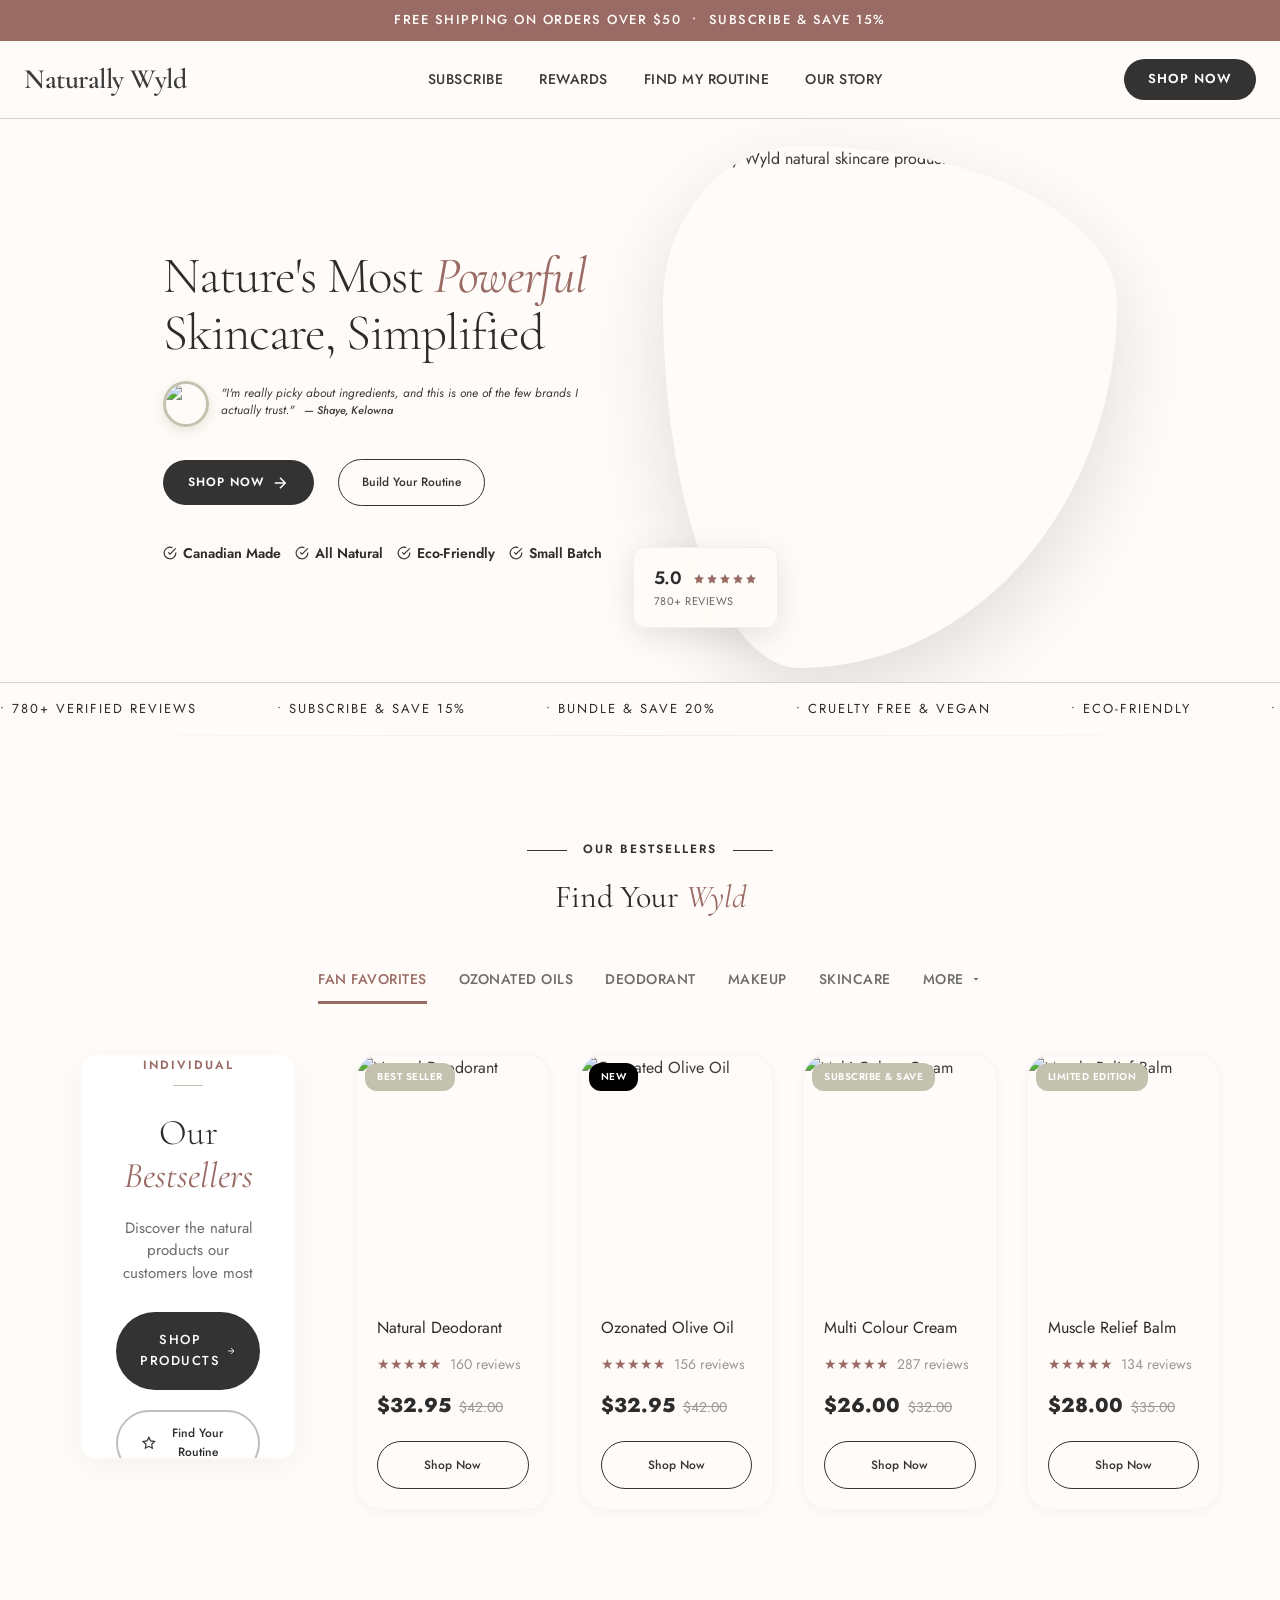
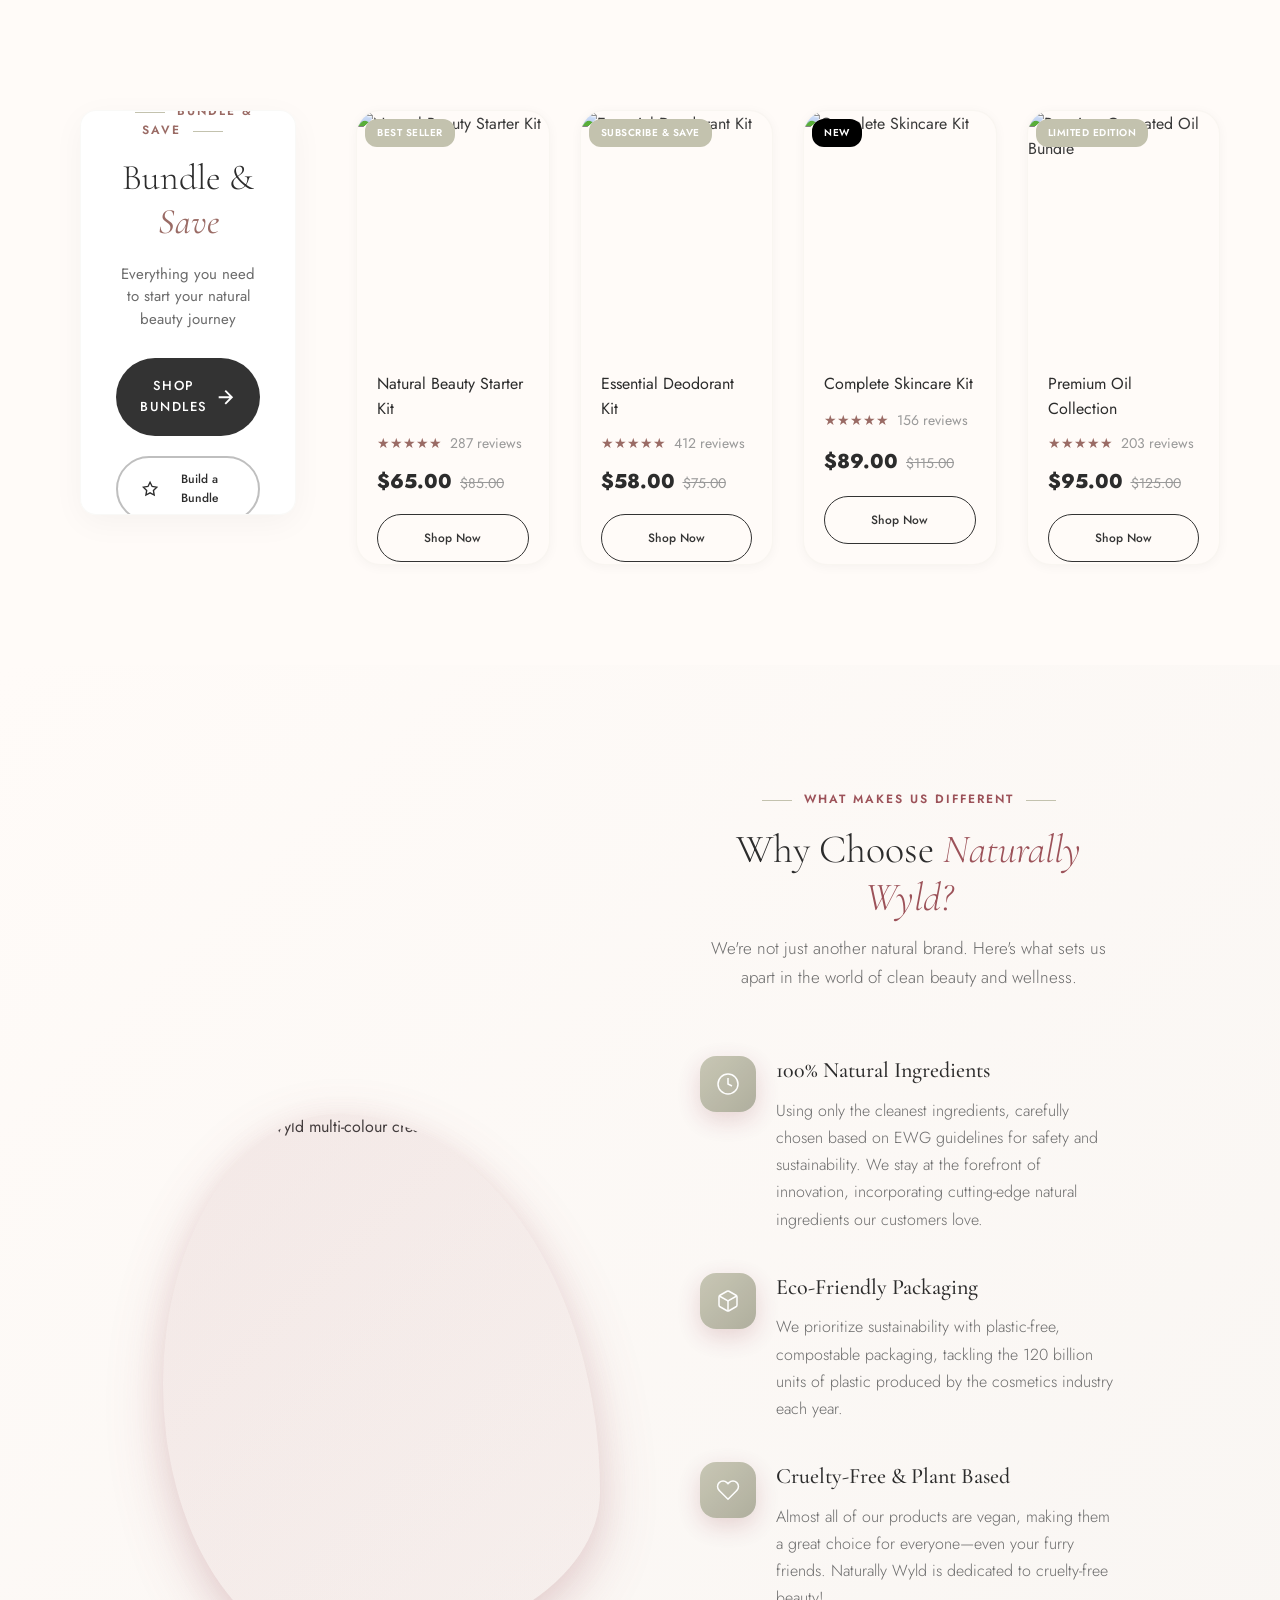
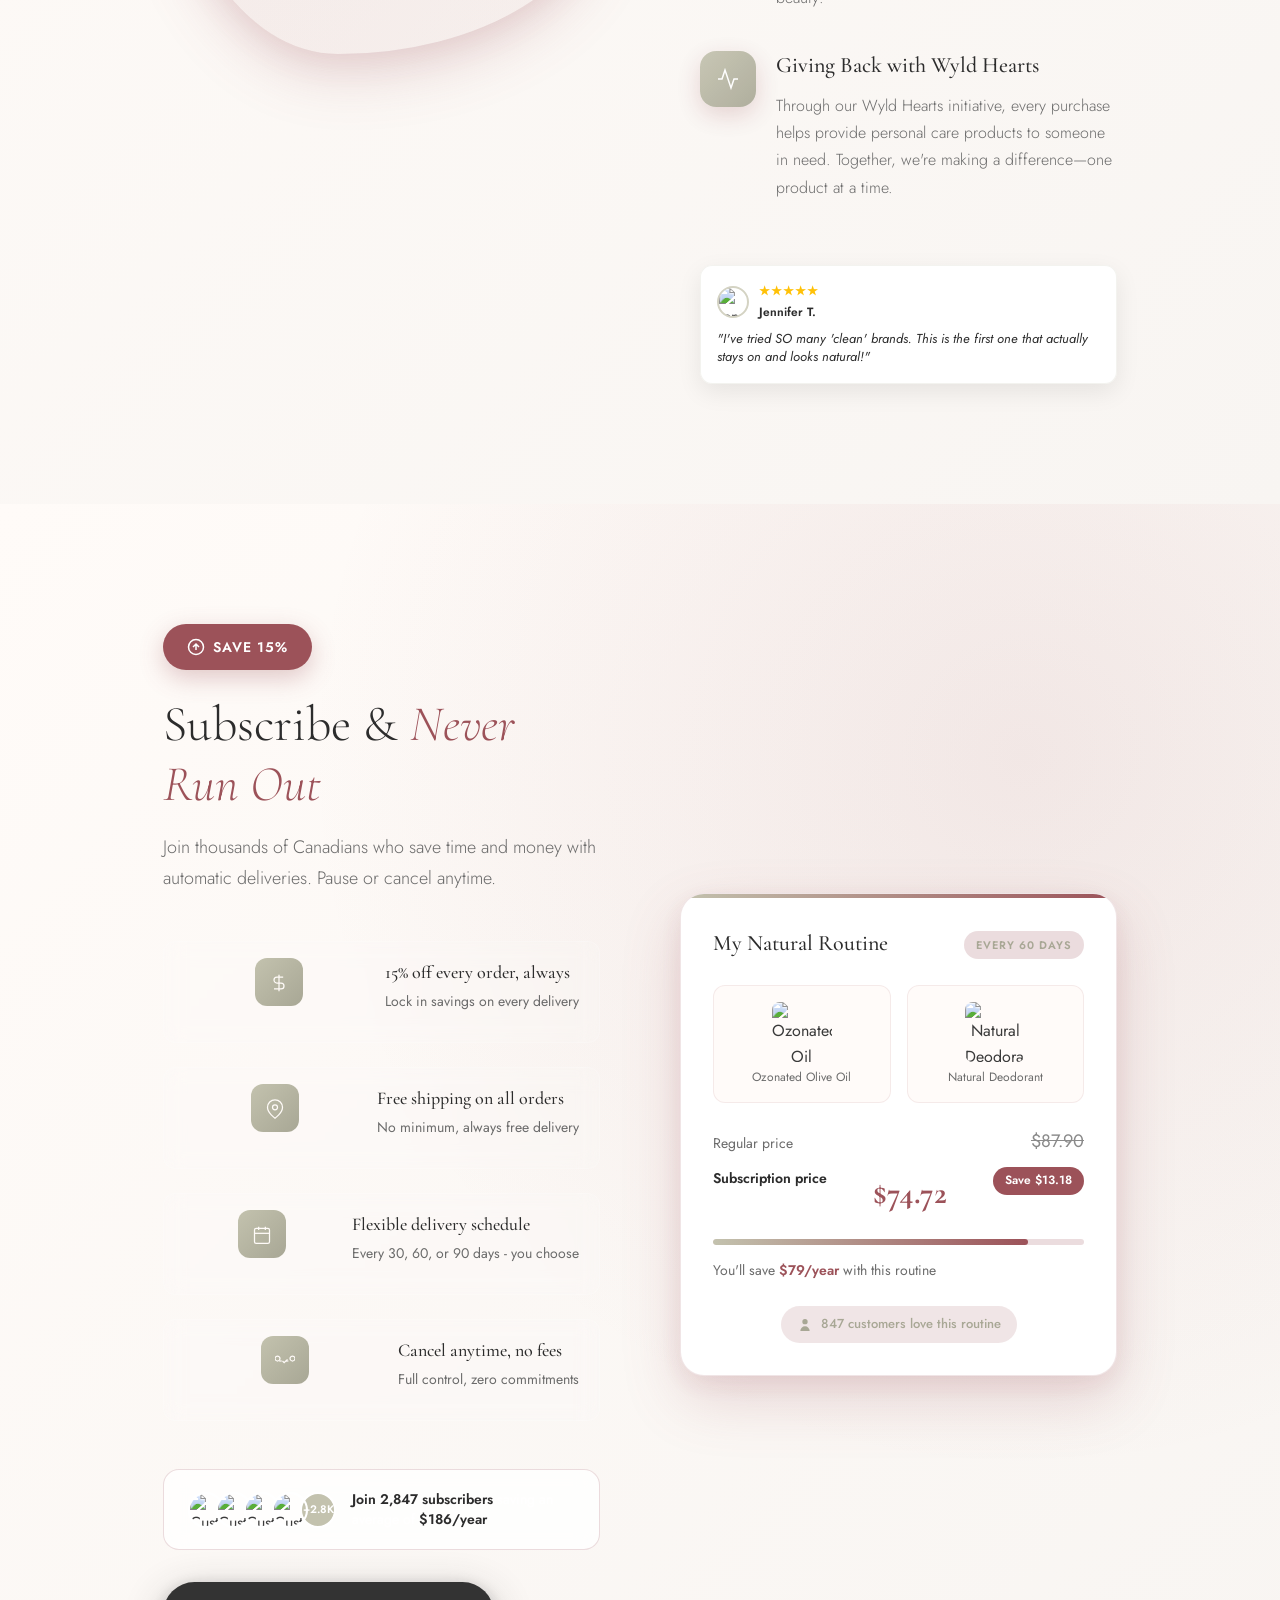
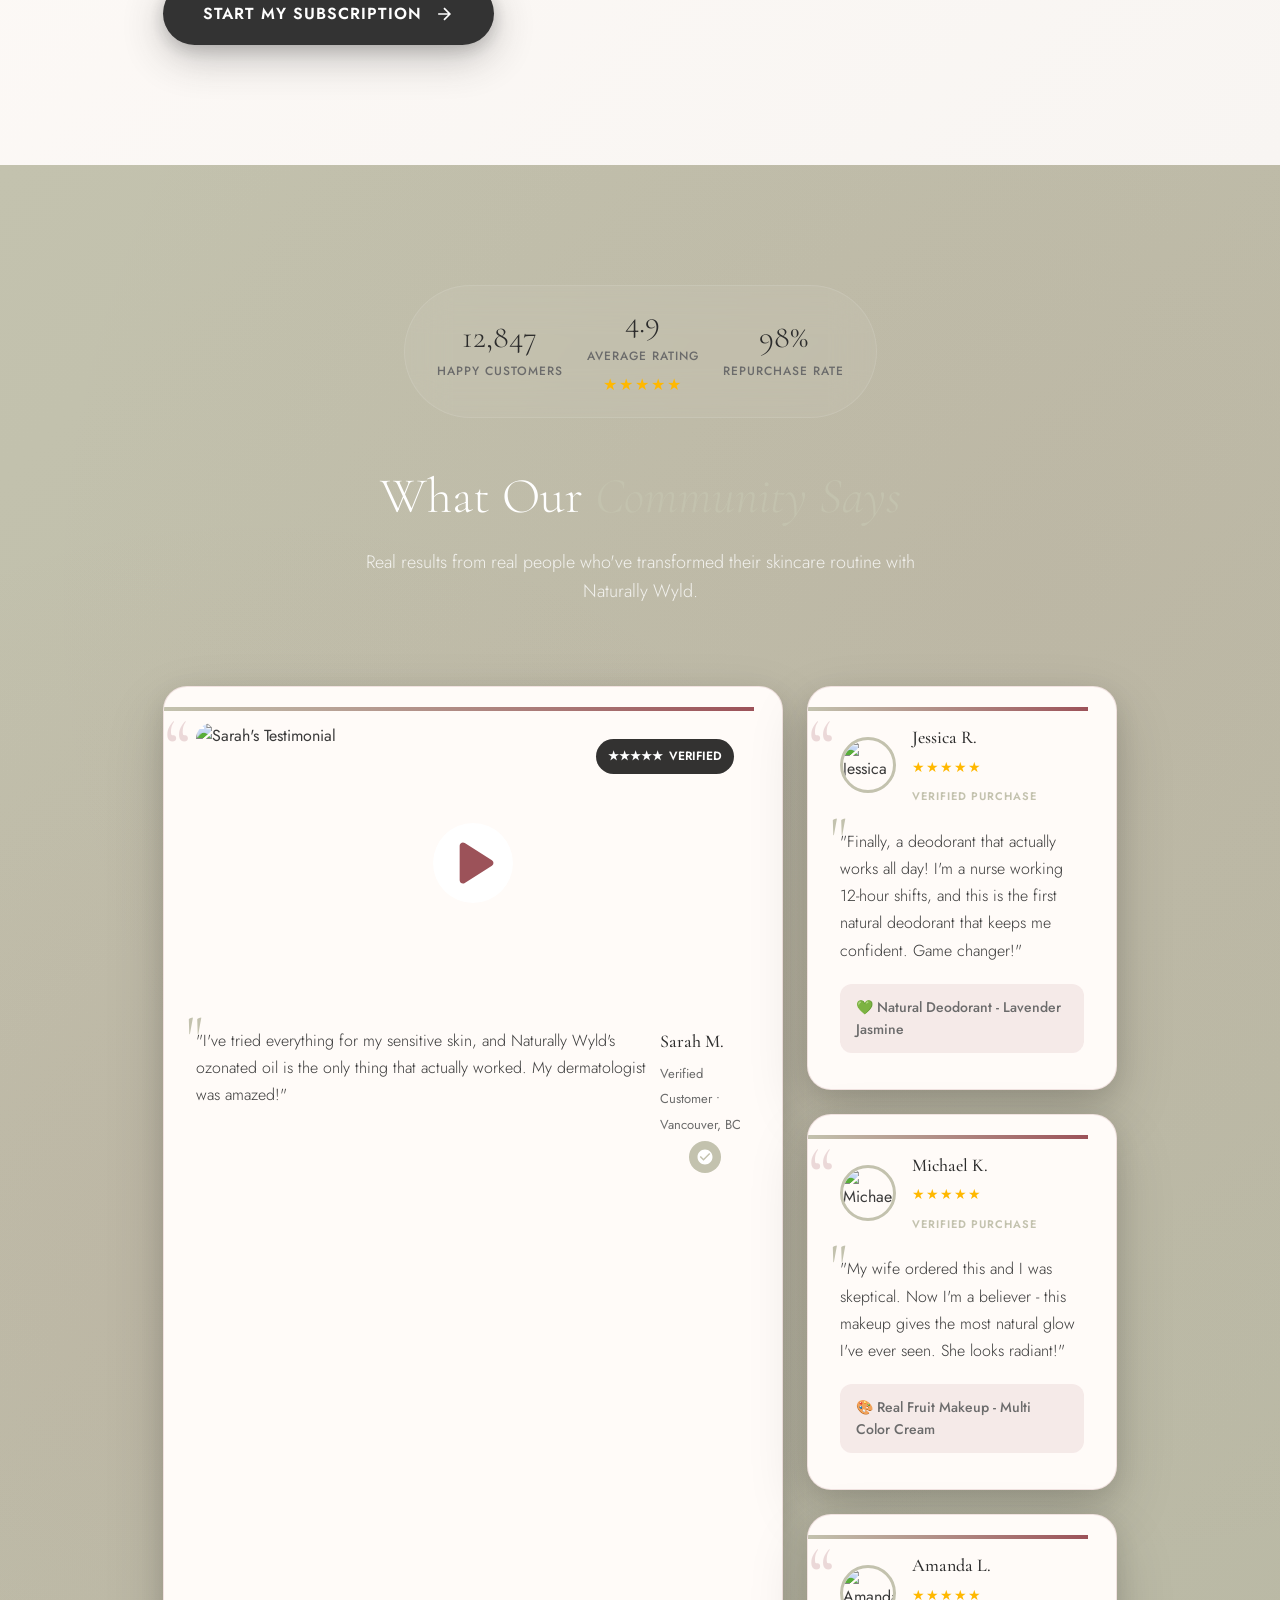
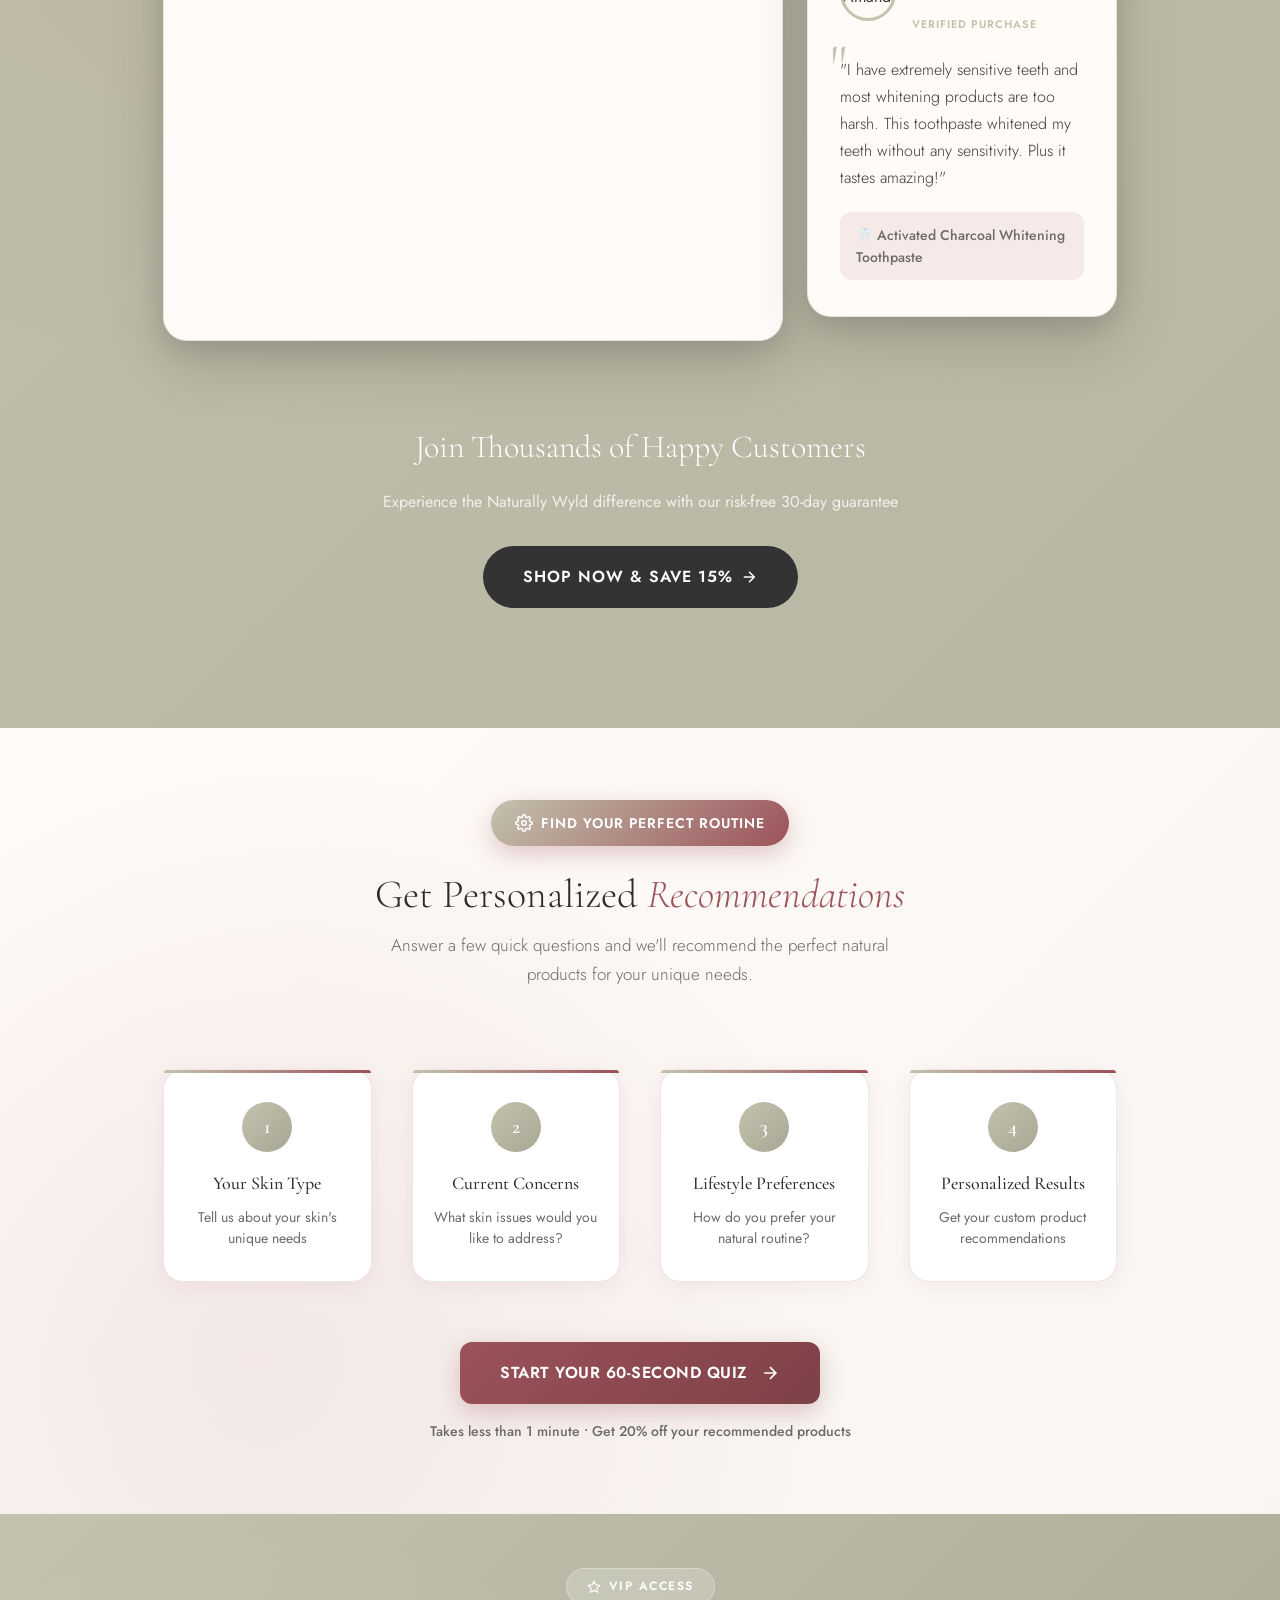
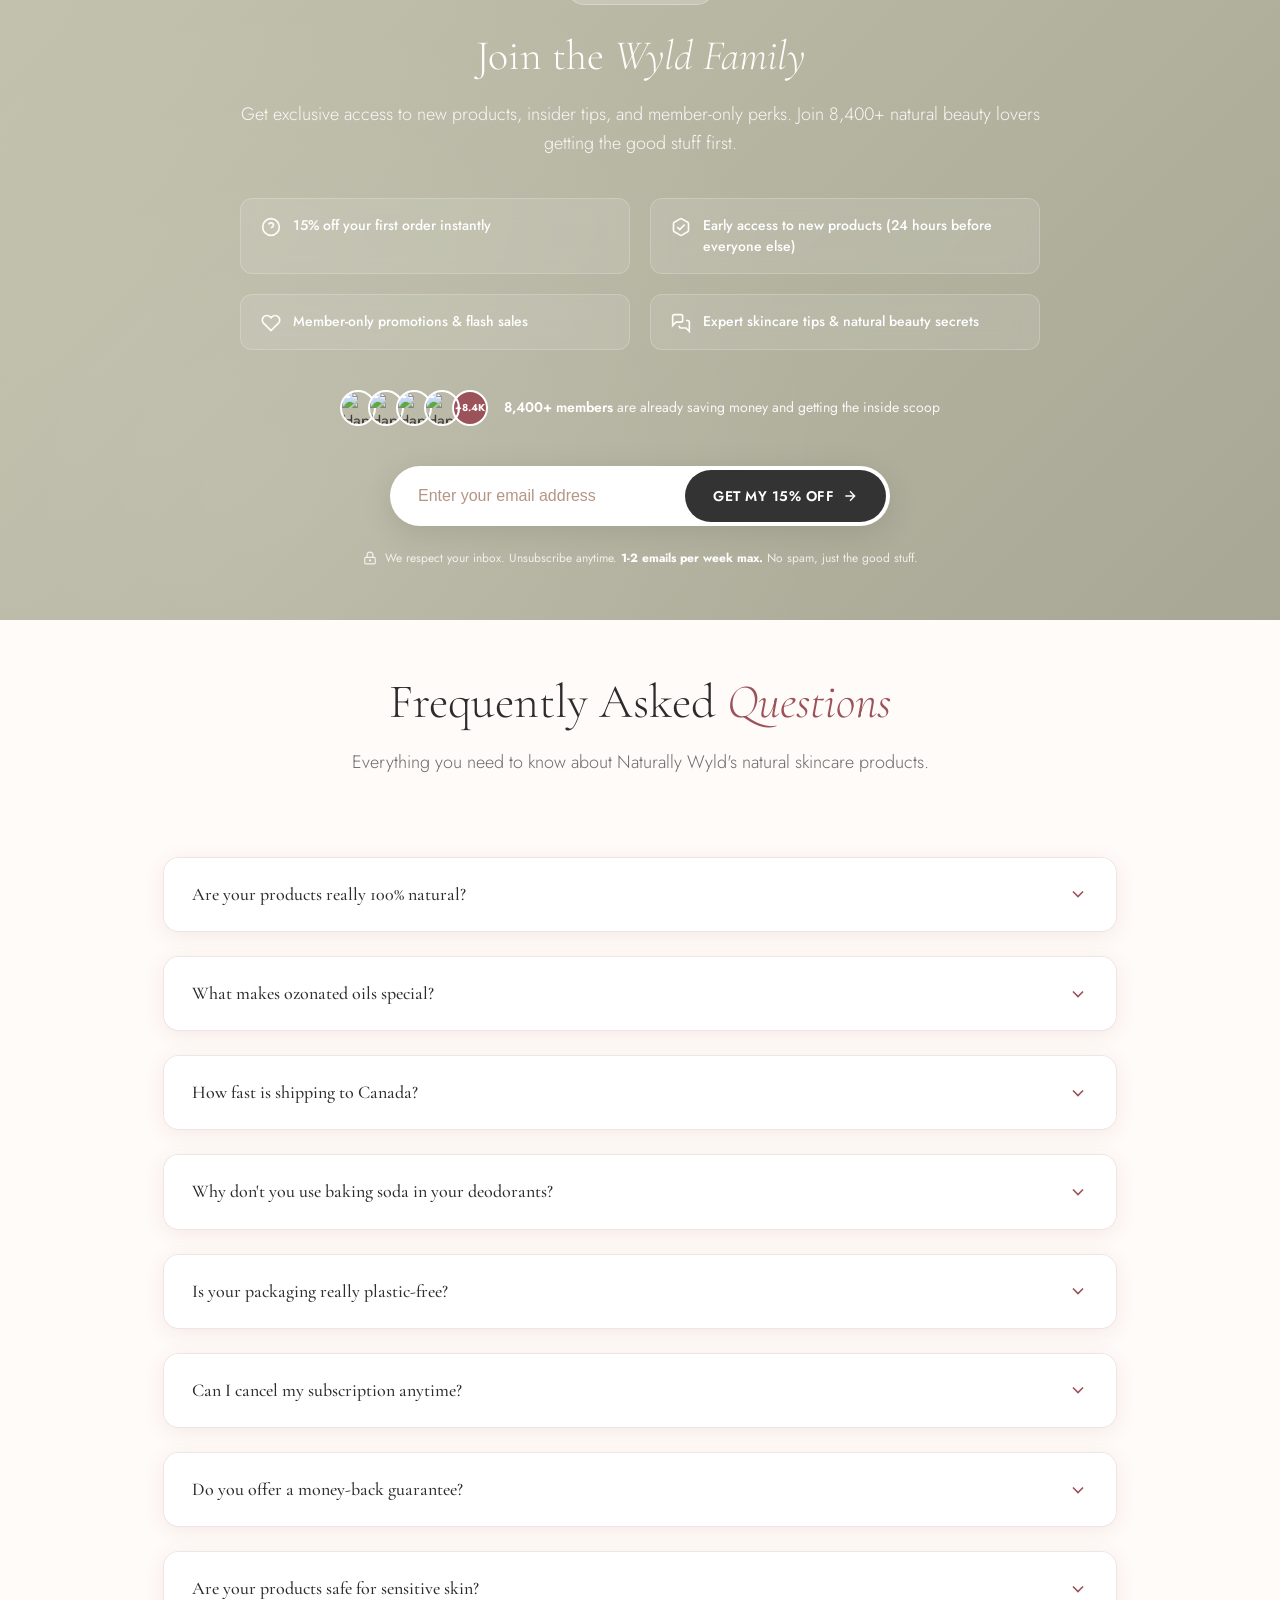
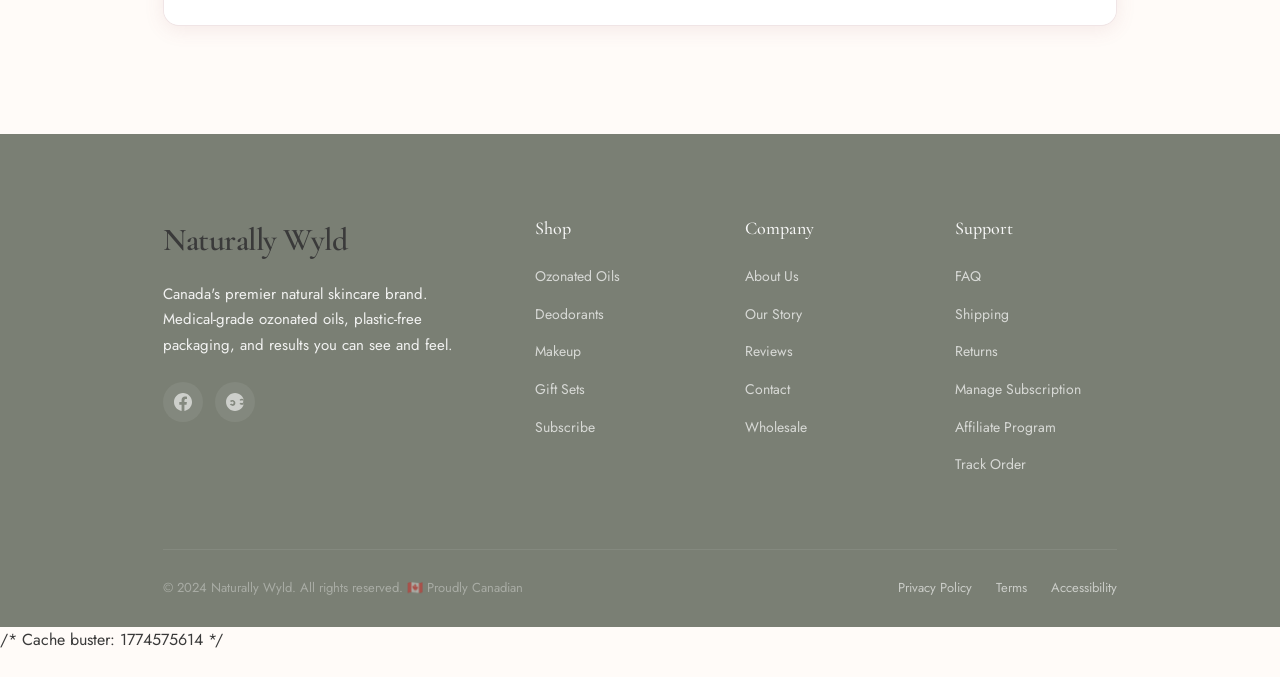
==== index.html @ 6c0542b5 "🔄 BACK TO WORKING VERSION: Two identical sections working properly DEVON'S REVERT REQUEST: ✅ Reverte" ====
<!DOCTYPE html>
<html lang="en">
<head>
    <meta charset="UTF-8">
    <meta name="viewport" content="width=device-width, initial-scale=1.0">
    <meta name="description" content="Naturally Wyld - Canadian natural skincare. Medical-grade ozonated oils, baking soda-free deodorants, real fruit makeup. 100% plastic-free. Good For You, Good For The Planet.">
    <meta name="keywords" content="natural skincare Canada, ozonated olive oil, baking soda free deodorant, plastic free skincare, organic skincare">
    <title>Naturally Wyld | Good For You, Good For The Planet</title>

    <!-- Google Fonts -->
    <link rel="preconnect" href="https://fonts.googleapis.com">
    <link rel="preconnect" href="https://fonts.gstatic.com" crossorigin>
    <link href="https://fonts.googleapis.com/css2?family=Cormorant+Garamond:ital,wght@0,300;0,400;0,500;0,600;0,700;1,300;1,400;1,500&family=Jost:wght@300;400;500;600;700&display=swap" rel="stylesheet">

    <style>
        /* ========================================
           CSS CUSTOM PROPERTIES & RESET
           ======================================== */
        :root {
            --sage: #C3C2AE;
            --sage-light: #d4d3c3;
            --sage-dark: #a8a795;
            --cream: #FFFBF8;
            --cream-warm: #FFF6EF;
            --terracotta: #9C5259;
            --terracotta-light: #b8727a;
            --terracotta-dark: #7d4147;
            /* Reverted to original terracotta red buttons */
            --brown: #9A6B65;
            --brown-light: #b08a85;
            --brown-dark: #95684F;
            --brown-dark: #7a5550;
            --charcoal: #2C2C2C;
            --text-primary: #3a3a3a;
            --text-secondary: #6b6b6b;
            --text-light: #8a8a8a;
            --white: #FFFBF8;
            --shadow-sm: 0 2px 8px rgba(0,0,0,0.06);
            --shadow-md: 0 8px 30px rgba(0,0,0,0.08);
            --shadow-lg: 0 20px 60px rgba(0,0,0,0.1);
            --shadow-xl: 0 30px 80px rgba(0,0,0,0.12);
            --radius-sm: 8px;
            --radius-md: 16px;
            --radius-lg: 24px;
            --radius-xl: 32px;
            --transition-fast: 0.2s cubic-bezier(0.4, 0, 0.2, 1);
            --transition-smooth: 0.4s cubic-bezier(0.4, 0, 0.2, 1);
            --transition-spring: 0.6s cubic-bezier(0.34, 1.56, 0.64, 1);
            --font-serif: 'Cormorant Garamond', Georgia, serif;
            --font-sans: 'Jost', -apple-system, BlinkMacSystemFont, sans-serif;
        }

        *, *::before, *::after {
            margin: 0;
            padding: 0;
            box-sizing: border-box;
        }

        html {
            scroll-behavior: smooth;
            -webkit-text-size-adjust: 100%;
        }

        body {
            font-family: var(--font-sans);
            color: var(--text-primary);
            background-color: var(--cream);
            line-height: 1.6;
            overflow-x: hidden;
            -webkit-font-smoothing: antialiased;
            -moz-osx-font-smoothing: grayscale;
        }

        img {
            max-width: 100%;
            height: auto;
            display: block;
        }

        a {
            text-decoration: none;
            color: inherit;
            transition: color var(--transition-fast);
        }

        button {
            border: none;
            background: none;
            cursor: pointer;
            font-family: inherit;
        }

        ul { list-style: none; }

        .container {
            width: 100%;
            max-width: 990px;
            margin: 0 auto;
            padding: 0 18px;
        }

        /* ========================================
           ANIMATIONS
           ======================================== */
        @keyframes fadeInUp {
            from {
                opacity: 0;
                transform: translateY(40px);
            }
            to {
                opacity: 1;
                transform: translateY(0);
            }
        }

        @keyframes fadeIn {
            from { opacity: 0; }
            to { opacity: 1; }
        }

        @keyframes scaleIn {
            from {
                opacity: 0;
                transform: scale(0.9);
            }
            to {
                opacity: 1;
                transform: scale(1);
            }
        }

        @keyframes slideInLeft {
            from {
                opacity: 0;
                transform: translateX(-60px);
            }
            to {
                opacity: 1;
                transform: translateX(0);
            }
        }

        @keyframes slideInRight {
            from {
                opacity: 0;
                transform: translateX(60px);
            }
            to {
                opacity: 1;
                transform: translateX(0);
            }
        }

        @keyframes float {
            0%, 100% { transform: translateY(0); }
            50% { transform: translateY(-10px); }
        }

        @keyframes shimmer {
            0% { background-position: -200% 0; }
            100% { background-position: 200% 0; }
        }

        @keyframes blob {
            0%, 100% { border-radius: 60% 40% 30% 70% / 60% 30% 70% 40%; }
            25% { border-radius: 30% 60% 70% 40% / 50% 60% 30% 60%; }
            50% { border-radius: 50% 60% 30% 60% / 30% 50% 70% 60%; }
            75% { border-radius: 60% 40% 60% 30% / 70% 40% 50% 60%; }
        }

        @keyframes pulse-ring {
            0% { transform: scale(0.95); opacity: 1; }
            100% { transform: scale(1.15); opacity: 0; }
        }

        .animate-on-scroll {
            opacity: 0;
            transform: translateY(40px);
            transition: opacity 0.8s ease, transform 0.8s ease;
        }

        .animate-on-scroll.visible {
            opacity: 1;
            transform: translateY(0);
        }

        .stagger-1 { transition-delay: 0.1s; }
        .stagger-2 { transition-delay: 0.2s; }
        .stagger-3 { transition-delay: 0.3s; }
        .stagger-4 { transition-delay: 0.4s; }

        /* ========================================
           ANNOUNCEMENT BAR
           ======================================== */
        .announcement-bar {
            background: var(--brown);
            color: var(--white);
            text-align: center;
            padding: 10px 20px;
            font-size: 13px;
            font-weight: 500;
            letter-spacing: 1.5px;
            text-transform: uppercase;
            position: relative;
            overflow: hidden;
        }

        .announcement-bar::before {
            content: '';
            position: absolute;
            top: 0;
            left: -200%;
            width: 200%;
            height: 100%;
            background: linear-gradient(90deg, transparent, rgba(255,255,255,0.1), transparent);
            animation: shimmer 4s infinite;
        }

        .announcement-bar span {
            position: relative;
            z-index: 1;
        }

        /* ========================================
           NAVIGATION
           ======================================== */
        .nav {
            background: rgba(255, 251, 248, 0.92);
            backdrop-filter: blur(20px);
            -webkit-backdrop-filter: blur(20px);
            position: sticky;
            top: 0;
            z-index: 1000;
            border-bottom: 1px solid rgba(44, 44, 44, 0.2);
            transition: box-shadow var(--transition-smooth);
        }

        .nav.scrolled {
            box-shadow: var(--shadow-md);
        }

        .nav-inner {
            display: flex;
            align-items: center;
            justify-content: space-between;
            padding: 16px 0;
            max-width: 1280px;
            margin: 0 auto;
            padding-left: 24px;
            padding-right: 24px;
        }

        .nav-logo {
            font-family: var(--font-serif);
            font-size: 28px;
            font-weight: 600;
            color: var(--text-primary);
            letter-spacing: -0.5px;
        }

        .nav-logo span {
            color: var(--text-primary);
        }

        .nav-links {
            display: flex;
            align-items: center;
            gap: 36px;
        }

        .nav-links a {
            font-size: 14px;
            font-weight: 500;
            letter-spacing: 0.5px;
            text-transform: uppercase;
            color: var(--text-primary);
            position: relative;
            padding: 4px 0;
        }

        .nav-links a::after {
            content: '';
            position: absolute;
            bottom: -2px;
            left: 0;
            width: 0;
            height: 2px;
            background: var(--brown);
            transition: width var(--transition-smooth);
            border-radius: 2px;
        }

        .nav-links a:hover::after {
            width: 100%;
        }

        .nav-cta {
            background: #333333 !important;
            color: var(--white) !important;
            padding: 10px 24px !important;
            border-radius: 50px !important;
            font-size: 13px !important;
            font-weight: 600 !important;
            letter-spacing: 1px !important;
            text-transform: uppercase !important;
            transition: all var(--transition-smooth) !important;
        }

        .nav-cta::after { display: none !important; }

        .nav-cta:hover {
            background: #1a1a1a !important;
            transform: translateY(-2px);
            box-shadow: 0 8px 25px rgba(51, 51, 51, 0.3);
        }

        .mobile-toggle {
            display: none;
            flex-direction: column;
            gap: 5px;
            padding: 8px;
        }

        .mobile-toggle span {
            display: block;
            width: 24px;
            height: 2px;
            background: var(--text-primary);
            border-radius: 2px;
            transition: all var(--transition-fast);
        }

        /* ========================================
           HERO SECTION
           ======================================== */
        .hero {
            position: relative;
            min-height: 55vh;
            display: flex;
            align-items: center;
            overflow: hidden;
            background: var(--cream);
            padding: 27px 0 14px;
        }

        /* Hero blobs removed for clean, professional design */

        /* Scroll arrow removed for cleaner flow */

        /* Scroll arrow mobile styles removed */

        .hero-inner {
            display: grid;
            grid-template-columns: 1fr 1fr;
            gap: 45px;
            align-items: center;
            position: relative;
            z-index: 2;
        }

        .hero-content {
            animation: slideInLeft 1s ease-out;
            filter: none !important;
            box-shadow: none !important;
            text-shadow: none !important;
        }

        .hero h1 {
            font-family: var(--font-serif);
            font-size: clamp(32px, 4vw, 54px);
            font-weight: 300;
            line-height: 1.1;
            color: var(--charcoal);
            margin-bottom: 20px;
            letter-spacing: -1px;
        }

        .hero h1 em {
            font-style: italic;
            color: var(--brown);
            font-weight: 400;
        }

        .hero h1 .line-accent {
            display: inline-block;
            position: relative;
        }

        .hero h1 .line-accent::after {
            display: none;
        }

        /* Hero subtitle removed for premium minimal design */

        .hero-actions {
            display: flex;
            align-items: center;
            gap: 24px;
            flex-wrap: wrap;
            margin-top: 8px;
            margin-bottom: 12px;
            padding: 4px 0;
        }
        
        .hero-testimonial {
            margin: 0px 0 12px 0;
            max-width: 600px;
        }
        
        .testimonial-quote {
            font-size: 13px;
            font-style: italic;
            color: var(--text-primary);
            line-height: 1.4;
            margin: 0 !important;
            background: transparent !important;
            background-color: transparent !important;
            background-image: none !important;
            border: none !important;
            border-radius: 0 !important;
            padding: 0 !important;
            box-shadow: none !important;
            outline: none !important;
        }
        
        .testimonial-quote::before,
        .testimonial-quote::after {
            display: none !important;
            content: none !important;
        }
        
        .hero-testimonial::before,
        .hero-testimonial::after {
            display: none !important;
            content: none !important;
        }
        
        .testimonial-text {
            flex: 1;
            margin-top: 18px;
            display: flex;
            align-items: center;
            min-height: 50px;
        }
        
        .hero-testimonial .testimonial-text p {
            margin: 0 !important;
            word-break: keep-all !important;
            overflow-wrap: normal !important;
            font-size: 12px !important;
            line-height: 1.4 !important;
        }
        
        .testimonial-content {
            display: flex;
            align-items: flex-start;
            gap: 16px;
        }
        
        .testimonial-avatar {
            width: 50px;
            height: 50px;
            border-radius: 50%;
            object-fit: cover;
            border: 3px solid var(--sage);
            flex-shrink: 0;
            box-shadow: 0 4px 12px rgba(195, 194, 174, 0.4);
        }
        
        /* Removed - using testimonial-quote now */
        
        .hero-testimonial .testimonial-author {
            font-size: 11px !important;
            color: var(--text-primary) !important;
            font-weight: 500 !important;
            display: inline !important;
            margin-left: 6px !important;
            white-space: nowrap !important;
            text-transform: none !important;
            letter-spacing: normal !important;
        }
        
        /* Removed inline-avatar - using side-by-side layout now */
        
        .hero-features-visual {
            margin: -28px 0 4px -20px;
            display: grid;
            grid-template-columns: repeat(4, auto);
            gap: 40px;
            padding: 6px 0;
            justify-content: start;
        }

        .hero-checks {
            display: flex;
            flex-wrap: wrap;
            gap: 6px 14px;
            margin: 32px 0 0 0;
            font-size: 14px;
            font-weight: 500;
            color: var(--text-primary);
        }

        .hero-checks span {
            display: flex;
            align-items: center;
            gap: 6px;
            color: #2C2C2C;
            font-weight: 600;
        }

        .hero-checks svg {
            width: 14px;
            height: 14px;
            flex-shrink: 0;
            color: #333333;
        }
        
        .feature-visual-item {
            display: flex;
            flex-direction: column;
            align-items: center;
            gap: 10px;
            text-align: center;
            padding: 20px 16px;
            background: none;
            transition: all 0.3s ease;
        }
        
        .feature-visual-item:hover {
        }
        
        .feature-visual-item:hover .feature-icon {
            opacity: 1;
        }
        
        .feature-icon {
            width: 32px;
            height: 32px;
            color: var(--terracotta);
            opacity: 0.9;
            display: flex;
            align-items: center;
            justify-content: center;
            margin: 0 auto;
        }
        
        .feature-icon svg {
            width: 100%;
            height: 100%;
        }
        
        .feature-text {
            font-size: 13px;
            font-weight: 600;
            color: var(--text-primary);
            line-height: 1.3;
        }

        .btn-primary {
            display: inline-flex;
            align-items: center;
            gap: 7px;
            background: #333333;
            color: var(--white);
            padding: 13px 25px;
            border-radius: 50px;
            font-size: 12px;
            font-weight: 600;
            letter-spacing: 1px;
            text-transform: uppercase;
            transition: all var(--transition-smooth);
            position: relative;
            overflow: hidden;
        }

        .btn-primary::before {
            content: '';
            position: absolute;
            top: 0;
            left: -100%;
            width: 100%;
            height: 100%;
            background: linear-gradient(90deg, transparent, rgba(255,255,255,0.15), transparent);
            transition: left 0.5s;
        }

        .btn-primary:hover::before {
            left: 100%;
        }

        .btn-primary:hover {
            background: #1a1a1a;
            transform: translateY(-3px);
            box-shadow: 0 12px 35px rgba(51, 51, 51, 0.35);
        }

        .btn-primary svg {
            width: 18px;
            height: 18px;
            transition: transform var(--transition-fast);
        }

        .btn-primary:hover svg {
            transform: translateX(4px);
        }

        .btn-secondary {
            display: inline-flex !important;
            align-items: center !important;
            gap: 5px !important;
            padding: 13px 23px !important;
            border-radius: 50px !important;
            font-size: 12px !important;
            font-weight: 500 !important;
            color: #333333 !important;
            border: 1px solid #333333 !important;
            background: var(--cream) !important;
            transition: all var(--transition-smooth) !important;
        }

        .btn-secondary:hover {
            background: #333333 !important;
            color: var(--white) !important;
            border-color: #333333 !important;
            transform: translateY(-2px) !important;
            box-shadow: 0 8px 25px rgba(51, 51, 51, 0.4) !important;
        }
        
        /* Ultra-specific targeting for Build Your Routine button */
        .hero-actions .btn-secondary,
        a[href="#routine-quiz"].btn-secondary,
        a.btn-secondary {
            display: inline-flex !important;
            align-items: center !important;
            gap: 5px !important;
            padding: 13px 23px !important;
            border-radius: 50px !important;
            font-size: 12px !important;
            font-weight: 500 !important;
            color: #333333 !important;
            border: 1px solid #333333 !important;
            background: #FFFBF8 !important;
            transition: all 0.3s ease !important;
            text-decoration: none !important;
        }
        
        .hero-actions .btn-secondary:hover,
        a[href="#routine-quiz"].btn-secondary:hover,
        a.btn-secondary:hover {
            background: #333333 !important;
            color: var(--white) !important;
            border-color: #333333 !important;
            transform: translateY(-2px) !important;
            box-shadow: 0 8px 25px rgba(51, 51, 51, 0.4) !important;
        }

        .hero-image-wrapper {
            position: relative;
            animation: slideInRight 1s ease-out;
        }

        /* Removed padding - keeping simple */
        
        .hero-image-container {
            position: relative;
            border-radius: 30% 70% 70% 30% / 30% 30% 70% 70%;
            overflow: hidden;
            box-shadow: var(--shadow-xl);
        }

        .hero-image-container img {
            width: 100%;
            height: 522px;
            object-fit: cover;
            transition: transform 8s ease;
        }

        .hero-image-container:hover img {
            transform: scale(1.05);
        }

        /* Hero floating cards removed for premium clean aesthetic */

        /* Premium Review Badge */
        .premium-review-badge {
            position: absolute;
            bottom: 40px;
            left: -30px;
            background: rgba(255, 251, 248, 0.95);
            backdrop-filter: blur(10px);
            border-radius: 12px;
            padding: 16px 20px;
            border: 1px solid rgba(195, 194, 174, 0.2);
            box-shadow: 0 8px 32px rgba(0, 0, 0, 0.1);
            z-index: 10;
        }
        
        .premium-review-content {
            display: flex;
            align-items: center;
            gap: 12px;
        }
        
        .premium-rating-display {
            font-size: 18px;
            font-weight: 600;
            color: #2C2C2C;
            letter-spacing: -0.5px;
        }
        
        .premium-stars {
            display: flex;
            gap: 1px;
        }
        
        .premium-star {
            width: 12px;
            height: 12px;
            fill: #9A6B65;
        }
        
        .premium-review-text {
            font-size: 11px;
            color: #666;
            font-weight: 400;
            letter-spacing: 0.5px;
            text-transform: uppercase;
        }

        /* Customer benefits section removed */

        /* Benefit card styles removed */

        .benefit-card::before {
            content: '';
            position: absolute;
            top: 0;
            left: 0;
            right: 0;
            height: 3px;
            background: linear-gradient(90deg, var(--sage) 0%, var(--terracotta) 100%);
        }

        .benefit-card:hover {
            transform: translateY(-4px);
            box-shadow: 0 12px 40px rgba(156, 82, 89, 0.15);
        }

        .benefit-icon {
            width: 60px;
            height: 60px;
            background: linear-gradient(135deg, var(--sage) 0%, var(--sage-dark) 100%);
            border-radius: 50%;
            display: flex;
            align-items: center;
            justify-content: center;
            margin: 0 auto 20px;
            color: white;
            transition: all var(--transition-smooth);
        }

        .benefit-card:hover .benefit-icon {
            background: linear-gradient(135deg, var(--terracotta) 0%, var(--terracotta-dark) 100%);
            transform: scale(1.1);
        }

        .benefit-icon svg {
            width: 24px;
            height: 24px;
            stroke-width: 2;
        }

        .benefit-card h3 {
            font-family: var(--font-serif);
            font-size: 18px;
            font-weight: 500;
            color: var(--charcoal);
            margin-bottom: 12px;
            line-height: 1.3;
        }

        .benefit-card p {
            font-size: 14px;
            color: var(--text-secondary);
            line-height: 1.5;
            margin-bottom: 20px;
        }

        .benefit-btn {
            display: inline-flex;
            align-items: center;
            justify-content: center;
            background: #333333;
            color: white;
            text-decoration: none;
            padding: 10px 20px;
            border-radius: 6px;
            font-size: 11px;
            font-weight: 600;
            text-transform: uppercase;
            letter-spacing: 1px;
            transition: all var(--transition-smooth);
            min-width: 100px;
        }

        .benefit-btn:hover {
            background: #1a1a1a;
            transform: translateY(-1px);
        }

        /* Quiz card special styling */
        .quiz-card {
            background: linear-gradient(135deg, rgba(156, 82, 89, 0.08) 0%, rgba(156, 82, 89, 0.05) 100%);
            border: 2px solid rgba(156, 82, 89, 0.3);
        }

        .quiz-card:hover {
            border-color: var(--sage);
            transform: translateY(-6px);
            box-shadow: 0 16px 48px rgba(156, 82, 89, 0.2);
        }

        .quiz-icon {
            background: linear-gradient(135deg, var(--sage) 0%, var(--terracotta) 100%);
        }

        .quiz-card:hover .quiz-icon {
            background: linear-gradient(135deg, var(--terracotta) 0%, var(--sage) 100%);
        }

        .quiz-btn {
            background: linear-gradient(135deg, var(--sage) 0%, var(--sage-dark) 100%);
        }

        .quiz-btn:hover {
            background: linear-gradient(135deg, var(--sage-dark) 0%, var(--terracotta) 100%);
        }

        /* ========================================
           ROUTINE QUIZ SECTION
           ======================================== */
        .routine-quiz-section {
            padding: 72px 0;
            background: linear-gradient(135deg, #FFFBF8 0%, #F8F5F2 100%);
            position: relative;
        }

        .routine-quiz-section::before {
            content: '';
            position: absolute;
            top: 0;
            left: 0;
            right: 0;
            bottom: 0;
            background: radial-gradient(circle at 20% 80%, rgba(156, 82, 89, 0.1) 0%, transparent 50%);
        }

        .quiz-header {
            text-align: center;
            margin-bottom: 80px;
            position: relative;
            z-index: 2;
        }

        .quiz-badge {
            display: inline-flex;
            align-items: center;
            gap: 8px;
            background: linear-gradient(135deg, var(--sage) 0%, var(--terracotta) 100%);
            color: white;
            padding: 12px 24px;
            border-radius: 50px;
            font-size: 14px;
            font-weight: 600;
            text-transform: uppercase;
            letter-spacing: 1px;
            margin-bottom: 24px;
            box-shadow: 0 8px 24px rgba(156, 82, 89, 0.3);
        }

        .quiz-badge svg {
            width: 18px;
            height: 18px;
        }

        .quiz-content {
            position: relative;
            z-index: 2;
        }

        .quiz-steps {
            display: grid;
            grid-template-columns: repeat(4, 1fr);
            gap: 40px;
            margin-bottom: 60px;
        }

        .quiz-step {
            text-align: center;
            background: white;
            border-radius: 20px;
            padding: 32px 20px;
            border: 1px solid rgba(156, 82, 89, 0.15);
            box-shadow: 0 4px 20px rgba(156, 82, 89, 0.08);
            transition: all var(--transition-smooth);
            position: relative;
        }

        .quiz-step:hover {
            transform: translateY(-4px);
            box-shadow: 0 12px 40px rgba(156, 82, 89, 0.15);
        }

        .quiz-step::before {
            content: '';
            position: absolute;
            top: 0;
            left: 0;
            right: 0;
            height: 3px;
            background: linear-gradient(90deg, var(--sage) 0%, var(--terracotta) 100%);
            border-radius: 20px 20px 0 0;
        }

        .step-number {
            width: 50px;
            height: 50px;
            background: linear-gradient(135deg, var(--sage) 0%, var(--sage-dark) 100%);
            color: white;
            border-radius: 50%;
            display: flex;
            align-items: center;
            justify-content: center;
            font-family: var(--font-serif);
            font-size: 20px;
            font-weight: 600;
            margin: 0 auto 20px;
            transition: all var(--transition-smooth);
        }

        .quiz-step:hover .step-number {
            background: linear-gradient(135deg, var(--terracotta) 0%, var(--terracotta-dark) 100%);
            transform: scale(1.1);
        }

        .step-content h4 {
            font-family: var(--font-serif);
            font-size: 18px;
            font-weight: 500;
            color: var(--charcoal);
            margin-bottom: 12px;
            line-height: 1.3;
        }

        .step-content p {
            font-size: 14px;
            color: var(--text-secondary);
            line-height: 1.5;
            margin: 0;
        }

        .quiz-cta {
            text-align: center;
        }

        .quiz-start-btn {
            display: inline-flex;
            align-items: center;
            gap: 12px;
            background: linear-gradient(135deg, var(--terracotta) 0%, var(--terracotta-dark) 100%);
            color: white;
            text-decoration: none;
            padding: 18px 40px;
            border-radius: 12px;
            font-size: 16px;
            font-weight: 600;
            text-transform: uppercase;
            letter-spacing: 0.5px;
            transition: all var(--transition-smooth);
            box-shadow: 0 8px 24px rgba(156, 82, 89, 0.3);
            margin-bottom: 16px;
        }

        .quiz-start-btn:hover {
            background: linear-gradient(135deg, var(--sage) 0%, var(--sage-dark) 100%);
            transform: translateY(-2px);
            box-shadow: 0 12px 32px rgba(156, 82, 89, 0.4);
        }

        .quiz-start-btn svg {
            width: 20px;
            height: 20px;
            transition: transform var(--transition-fast);
        }

        .quiz-start-btn:hover svg {
            transform: translateX(4px);
        }

        .quiz-promise {
            font-size: 14px;
            color: var(--text-secondary);
            margin: 0;
            font-weight: 500;
        }

        @media (max-width: 1024px) {
            .quiz-steps {
                grid-template-columns: repeat(2, 1fr);
                gap: 30px;
            }
        }

        @media (max-width: 768px) {
            .routine-quiz-section {
                padding: 80px 0;
            }

            .quiz-header {
                margin-bottom: 60px;
            }

            .quiz-steps {
                grid-template-columns: 1fr;
                gap: 20px;
                margin-bottom: 40px;
            }

            .quiz-step {
                padding: 24px 16px;
            }

            .step-number {
                width: 40px;
                height: 40px;
                font-size: 16px;
                margin-bottom: 16px;
            }

            .step-content h4 {
                font-size: 16px;
            }

            .quiz-start-btn {
                padding: 16px 32px;
                font-size: 14px;
            }
        }

        @media (max-width: 1024px) {
            .benefits-grid {
                grid-template-columns: repeat(2, 1fr);
                gap: 24px;
            }
        }

        @media (max-width: 768px) {
            .customer-benefits-section {
                padding: 50px 0;
            }

            .benefits-grid {
                grid-template-columns: 1fr;
                gap: 20px;
            }

            .benefit-card {
                padding: 28px 20px;
            }

            .benefit-icon {
                width: 50px;
                height: 50px;
                margin-bottom: 16px;
            }

            .benefit-icon svg {
                width: 20px;
                height: 20px;
            }

            .benefit-card h3 {
                font-size: 16px;
            }
        }

        /* ========================================
           TRUST BANNER SECTION
           ======================================== */
        .trust-banner {
            background: var(--cream);
            padding: 16px 0;
            position: relative;
            overflow: hidden;
            border-top: 1px solid rgba(44, 44, 44, 0.2);
            width: 100%;
            display: flex;
            align-items: center;
        }

        .scrolling-content {
            display: flex;
            animation: scroll-left 120s linear infinite;
            white-space: nowrap;
            gap: 80px;
            width: fit-content;
            align-items: center;
            height: 100%;
        }

        .scrolling-content span {
            color: #2C2C2C;
            font-family: var(--font-sans);
            font-size: 13px;
            font-weight: 400;
            text-transform: uppercase;
            letter-spacing: 2px;
            display: flex;
            align-items: center;
            gap: 8px;
            flex-shrink: 0;
        }

        @keyframes scroll-left {
            from {
                transform: translateX(0);
            }
            to {
                transform: translateX(-33.333%);
            }
        }

        /* ========================================
           NATIVE-STYLE NAVIGATION
           ======================================== */
        .navigation-bar {
            background: var(--cream);
            padding: 24px 0 16px;
            border-top: 1px solid rgba(44, 44, 44, 0.15);
            text-align: center;
        }

        .navigation-title {
            font-family: var(--font-serif);
            font-size: 32px;
            font-weight: 500;
            color: var(--text-primary);
            text-align: center;
            margin: 0 0 12px 0;
            font-style: italic;
            line-height: 1.2;
            position: relative;
            display: inline-block;
        }

        .navigation-title::after {
            content: '';
            position: absolute;
            bottom: -4px;
            left: 50%;
            transform: translateX(-50%);
            width: 80%;
            height: 8px;
            background: rgba(156, 82, 89, 0.4);
            z-index: 1;
            border-radius: 4px;
        }

        .nav-links-grid {
            display: flex;
            justify-content: center;
            align-items: center;
            gap: 48px;
            flex-wrap: wrap;
        }

        .nav-link {
            font-family: var(--font-sans);
            font-size: 13px;
            font-weight: 500;
            color: #2C2C2C;
            text-decoration: none;
            text-transform: uppercase;
            letter-spacing: 1.5px;
            transition: all var(--transition-smooth);
            position: relative;
            padding: 8px 0;
        }

        .nav-link:hover {
            color: var(--brown);
        }

        .nav-link::after {
            content: '';
            position: absolute;
            bottom: 2px;
            left: 0;
            width: 0;
            height: 1px;
            background: var(--brown);
            transition: width var(--transition-smooth);
        }

        .nav-link:hover::after {
            width: 100%;
        }
        
        .categories-container {
            display: flex;
            align-items: center;
            gap: 60px;
        }

        .categories-title {
            text-align: left;
            font-family: var(--font-serif);
            font-size: 32px;
            font-weight: 600;
            color: var(--cream);
            margin: 0;
            letter-spacing: 3px;
            margin-left: -80px;
            flex-shrink: 0;
        }

        .top-categories-bar::before {
            content: '';
            position: absolute;
            top: 0;
            left: 0;
            right: 0;
            height: 1px;
            background: linear-gradient(90deg, transparent, rgba(156, 82, 89, 0.3), transparent);
        }

        .top-categories-bar::after {
            content: '';
            position: absolute;
            bottom: 0;
            left: 0;
            right: 0;
            height: 1px;
            background: linear-gradient(90deg, transparent, rgba(156, 82, 89, 0.3), transparent);
        }

        .categories-header {
            text-align: center;
            margin-bottom: 28px;
        }

        .categories-header h3 {
            font-family: var(--font-sans);
            font-size: 12px;
            font-weight: 600;
            letter-spacing: 2.5px;
            text-transform: uppercase;
            color: var(--terracotta);
            position: relative;
            display: inline-block;
        }

        .categories-header h3::before,
        .categories-header h3::after {
            content: '';
            display: inline-block;
            width: 30px;
            height: 1px;
            background: var(--sage);
            vertical-align: middle;
            margin: 0 14px;
        }

        /* Removed category styles - replaced with trust banner */

        @media (max-width: 768px) {
            .scrolling-content span {
                font-size: 13px;
                gap: 6px;
            }

            .navigation-bar {
                padding: 20px 0 12px;
            }

            /* Trust banner padding now standard */

            .navigation-title {
                font-size: 28px;
                margin-bottom: 14px;
            }

            .nav-links-grid {
                gap: 24px;
            }

            .nav-link {
                font-size: 12px;
                letter-spacing: 1px;
            }

            .hero {
                min-height: 55vh;
                padding: 25px 0 15px;
                overflow: hidden;
            }
        }

        @media (max-width: 480px) {
            .scrolling-content span {
                font-size: 11px;
                gap: 4px;
            }
            
            .premium-review-badge {
                left: 10px;
                bottom: 20px;
                padding: 12px 14px;
            }
            
            .premium-rating-display {
                font-size: 14px;
            }
            
            .premium-star {
                width: 9px;
                height: 9px;
            }
            
            .premium-review-text {
                font-size: 10px;
            }

            /* Trust banner padding now standard */

            .navigation-title {
                font-size: 24px;
                margin-bottom: 12px;
            }

            .navigation-title::after {
                height: 6px;
                bottom: -2px;
            }

            .nav-links-grid {
                gap: 16px;
                flex-direction: column;
            }

            .nav-link {
                font-size: 11px;
            }
        }
            
            .hero-testimonial {
                margin: 6px 0;
                max-width: 100%;
            }
            
            .testimonial-content {
                display: flex;
                align-items: flex-start;
                gap: 12px;
            }
            
            .testimonial-text {
                margin-top: 14px;
                display: flex;
                align-items: center;
                min-height: 42px;
            }
            
            .testimonial-avatar {
                width: 42px;
                height: 42px;
            }
            
            .testimonial-text p {
                font-size: 14px;
                line-height: 1.4;
            }
            
            .hero-testimonial .testimonial-author {
                font-size: 11px !important;
                display: inline !important;
            }
            
            .hero-features-visual {
                grid-template-columns: repeat(2, auto);
                gap: 24px;
                margin: 6px 0 6px -40px;
                padding: 8px 0;
                justify-content: start;
            }
            
            .feature-visual-item {
                padding: 16px 12px;
            }
            
            .feature-icon {
                width: 28px;
                height: 28px;
            }
            
            .feature-text {
                font-size: 12px;
            }

            .categories-header {
                margin-bottom: 20px;
            }
            
            .categories-title {
                margin-left: -60px;
                margin: 0 0 0 -60px;
            }
        }
        
        @media (max-width: 480px) {
            .hero-testimonial {
                margin: 6px 0;
            }
            
            .testimonial-content {
                display: flex;
                align-items: flex-start;
                gap: 10px;
            }
            
            .testimonial-text {
                margin-top: 12px;
                display: flex;
                align-items: center;
                min-height: 38px;
            }
            
            .testimonial-avatar {
                width: 38px;
                height: 38px;
            }
            
            .testimonial-text p {
                font-size: 13px;
                line-height: 1.3;
            }
            
            .hero-testimonial .testimonial-author {
                font-size: 10px !important;
                display: inline !important;
            }
            
            .hero-features-visual {
                grid-template-columns: repeat(2, auto);
                gap: 18px;
                margin: 4px 0 4px -30px;
                padding: 6px 0;
                justify-content: start;
            }
            
            .feature-visual-item {
                padding: 12px 8px;
            }
            
            .feature-icon {
                width: 24px;
                height: 24px;
            }
            
            .feature-text {
                font-size: 11px;
            }
            
            .categories-title {
                margin: 0 0 0 -40px;
            }
            
            .categories-container {
                gap: 32px;
            }
        }

        /* Trust signals removed - redundant with hero section feature icons */

        /* ========================================
           SECTION UTILITIES
           ======================================== */
        .section {
            padding: 72px 0;
        }

        .section-header {
            text-align: center;
            margin-bottom: 64px;
        }

        .section-tag {
            display: inline-block;
            font-size: 12px;
            font-weight: 600;
            letter-spacing: 2px;
            text-transform: uppercase;
            color: var(--terracotta);
            margin-bottom: 16px;
            position: relative;
        }

        .section-tag::before,
        .section-tag::after {
            content: '';
            display: inline-block;
            width: 30px;
            height: 1px;
            background: var(--sage);
            vertical-align: middle;
            margin: 0 12px;
        }

        .section-title {
            font-family: var(--font-serif);
            font-size: clamp(25px, 3.2vw, 40px);
            font-weight: 300;
            color: var(--charcoal);
            line-height: 1.2;
            margin-bottom: 13px;
        }

        .section-title em {
            font-style: italic;
            color: var(--terracotta);
        }

        .section-subtitle {
            font-size: 17px;
            color: var(--text-secondary);
            max-width: 560px;
            margin: 0 auto;
            line-height: 1.7;
            font-weight: 300;
        }

        /* Cream divider blobs removed */

        /* ========================================
           PRODUCT SHOWCASE (DR. SQUATCH STYLE)
           ======================================== */
        .product-showcase {
            background: var(--cream);
            padding: 100px 60px 100px 80px;
            position: relative;
            width: 100%;
        }

        .product-showcase .container {
            max-width: none !important;
            width: 100% !important;
            padding: 0 !important;
        }

        .product-showcase::before {
            content: '';
            position: absolute;
            top: 0;
            left: 0;
            right: 0;
            height: 1px;
            background: linear-gradient(90deg, transparent 0%, rgba(156, 82, 89, 0.1) 50%, transparent 100%);
        }

        .showcase-header {
            text-align: center;
            margin: 0 auto 40px auto;
            width: 100%;
            display: block;
        }

        .showcase-header .section-tag {
            font-size: 12px;
            font-weight: 600;
            color: #333333;
            text-transform: uppercase;
            letter-spacing: 2px;
            margin-bottom: 16px;
            position: relative;
            display: inline-block;
        }

        .showcase-header .section-tag::before,
        .showcase-header .section-tag::after {
            content: '';
            position: absolute;
            top: 50%;
            width: 40px;
            height: 1px;
            background: #333333;
        }

        .showcase-header .section-tag::before {
            right: 100%;
            margin-right: 16px;
        }

        .showcase-header .section-tag::after {
            left: 100%;
            margin-left: 16px;
        }

        .showcase-header h2 {
            font-family: var(--font-serif);
            font-size: clamp(25px, 3.2vw, 32px);
            font-weight: 400;
            color: var(--charcoal);
            margin: 0;
            text-align: center;
            line-height: 1.3;
        }

        .showcase-header h2 em {
            color: var(--brown);
            font-style: italic;
            font-weight: 400;
        }

        /* Section subtitle styles removed */

        @keyframes pulse-glow {
            0% { 
                box-shadow: 0 4px 16px rgba(156, 82, 89, 0.3);
                transform: scale(1);
            }
            100% { 
                box-shadow: 0 6px 20px rgba(156, 82, 89, 0.5);
                transform: scale(1.02);
            }
        }

        .product-categories {
            display: flex;
            justify-content: center;
            align-items: center;
            gap: 32px;
            margin: 0 auto 50px auto;
            flex-wrap: wrap;
            width: 100%;
            text-align: center;
            position: relative;
        }

        .category-more {
            position: relative;
        }

        .more-tab {
            display: flex;
            align-items: center;
            gap: 6px;
        }

        .more-tab svg {
            transition: transform 0.3s ease;
        }

        .more-tab.active svg {
            transform: rotate(180deg);
        }

        .more-dropdown {
            position: absolute;
            top: calc(100% + 12px);
            left: 50%;
            transform: translateX(-50%);
            background: linear-gradient(145deg, #ffffff 0%, #fefefe 100%);
            border-radius: 12px;
            box-shadow: 
                0 12px 40px rgba(149, 104, 79, 0.12),
                0 4px 12px rgba(0, 0, 0, 0.08),
                inset 0 1px 0 rgba(255, 255, 255, 0.8);
            border: 1px solid rgba(156, 82, 89, 0.15);
            padding: 12px;
            min-width: 220px;
            opacity: 0;
            visibility: hidden;
            transform: translateX(-50%) translateY(-10px);
            transition: all 0.3s cubic-bezier(0.25, 0.46, 0.45, 0.94);
            z-index: 100;
        }

        .more-dropdown.show {
            opacity: 1;
            visibility: visible;
            transform: translateX(-50%) translateY(0);
        }

        .dropdown-item {
            width: 100%;
            justify-content: flex-start;
            padding: 10px 16px;
            margin: 0 0 4px 0;
            font-size: 13px;
            letter-spacing: 0.8px;
            border-radius: 8px;
            transition: all 0.2s ease;
        }

        .dropdown-item:last-child {
            margin-bottom: 0;
        }

        .dropdown-item:hover {
            background: rgba(156, 82, 89, 0.08);
            color: var(--terracotta);
        }

        .category-tab {
            background: none;
            border: none;
            font-size: 14px;
            font-weight: 500;
            color: var(--text-secondary);
            text-transform: uppercase;
            letter-spacing: 0.5px;
            padding: 12px 0;
            border-bottom: 3px solid transparent;
            cursor: pointer;
            transition: all var(--transition-smooth);
            position: relative;
        }

        .category-tab:hover,
        .category-tab.active {
            color: #9A6B65;
            border-bottom-color: #9A6B65;
        }

        .products-grid {
            display: grid;
            grid-template-columns: repeat(4, 1fr);
            gap: 30px;
            max-width: 1200px;
            width: 100%;
            margin: 0 auto;
            padding: 0 60px;
            box-sizing: border-box;
        }

        /* Product showcase cards - matches bundle-card styling exactly */
        .product-showcase-card {
            background: white;
            border: 1px solid #eee;
            border-radius: 8px;
            overflow: hidden;
            transition: all 0.3s ease;
            position: relative;
        }

        .product-showcase-card:hover {
            box-shadow: 0 8px 24px rgba(0, 0, 0, 0.1);
            transform: translateY(-4px);
        }

        .product-image-container {
            position: relative;
            overflow: hidden;
        }

        .product-image-container img {
            width: 100%;
            height: 240px;
            object-fit: cover;
            transition: transform 0.3s ease;
        }

        .product-showcase-card:hover .product-image-container img {
            transform: scale(1.05);
        }

        .bundle-indicator {
            position: absolute;
            bottom: 12px;
            right: 12px;
            background: rgba(0, 0, 0, 0.8);
            color: white;
            padding: 8px 12px;
            border-radius: var(--radius-sm);
            display: flex;
            align-items: center;
            gap: 4px;
            font-size: 12px;
            font-weight: 600;
        }

        .bundle-count {
            background: var(--terracotta);
            width: 20px;
            height: 20px;
            border-radius: 50%;
            display: flex;
            align-items: center;
            justify-content: center;
            font-size: 11px;
            font-weight: 700;
        }

        /* Product info - matches bundle-info exactly */
        .product-info {
            padding: 20px;
        }

        /* ========================================
           SUBSCRIPTION SECTION
           ======================================== */
        .subscription-section {
            background: var(--cream);
            padding: 80px 0;
            position: relative;
        }

        .subscription-content {
            max-width: 800px;
            margin: 0 auto;
            text-align: center;
        }

        .subscription-header h2 {
            font-family: var(--font-serif);
            font-size: clamp(36px, 5vw, 48px);
            font-weight: 300;
            color: var(--charcoal);
            line-height: 1.2;
            margin-bottom: 20px;
        }

        .subscription-header h2 em {
            font-style: italic;
            color: var(--terracotta);
        }

        .subscription-header p {
            font-size: 18px;
            color: var(--text-secondary);
            line-height: 1.6;
            margin-bottom: 40px;
        }

        .subscription-options {
            display: grid;
            grid-template-columns: 1fr 1fr;
            gap: 24px;
            margin-bottom: 40px;
        }

        .subscription-option {
            background: white;
            border-radius: var(--radius-lg);
            padding: 32px;
            border: 2px solid rgba(156, 82, 89, 0.2);
            transition: all var(--transition-smooth);
            position: relative;
        }

        .subscription-option:hover {
            transform: translateY(-4px);
            box-shadow: 0 8px 32px rgba(156, 82, 89, 0.15);
            border-color: var(--sage);
        }

        .subscription-option.featured {
            border-color: var(--terracotta);
            transform: scale(1.02);
        }

        .subscription-option.featured:hover {
            transform: scale(1.02) translateY(-4px);
        }

        .option-badge {
            position: absolute;
            top: -12px;
            left: 50%;
            transform: translateX(-50%);
            background: var(--terracotta);
            color: white;
            padding: 6px 16px;
            border-radius: 50px;
            font-size: 12px;
            font-weight: 600;
            text-transform: uppercase;
        }

        .option-header h3 {
            font-family: var(--font-serif);
            font-size: 24px;
            font-weight: 500;
            color: var(--charcoal);
            margin-bottom: 12px;
        }

        .option-price {
            margin-bottom: 16px;
        }

        .price-original {
            font-size: 16px;
            color: var(--text-light);
            text-decoration: line-through;
            display: block;
            margin-bottom: 4px;
        }

        .price-subscription {
            font-size: 32px;
            font-weight: 700;
            color: var(--terracotta);
        }

        .option-products {
            font-size: 14px;
            color: var(--text-secondary);
            margin-bottom: 24px;
        }

        .subscription-btn {
            width: 100%;
            background: #333333;
            color: white;
            border: none;
            padding: 16px 24px;
            border-radius: var(--radius-md);
            font-size: 16px;
            font-weight: 600;
            cursor: pointer;
            transition: all var(--transition-smooth);
        }

        .subscription-btn:hover {
            background: #1a1a1a;
            transform: translateY(-2px);
        }

        .subscription-btn.featured {
            background: var(--sage);
            padding: 18px 24px;
        }

        .subscription-btn.featured:hover {
            background: var(--sage-dark);
        }

        .subscription-benefits {
            display: flex;
            justify-content: center;
            gap: 40px;
            flex-wrap: wrap;
        }

        .benefit {
            display: flex;
            align-items: center;
            gap: 8px;
            font-size: 14px;
            color: var(--text-primary);
        }

        .benefit-icon {
            font-size: 18px;
        }

        /* Products grid - centered layout matching bundle-cards */

        @media (max-width: 1024px) {
            .product-categories {
                gap: 20px;
            }

            .products-grid {
                gap: 12px;
                padding: 0 15px;
                justify-content: space-evenly;
            }

            .subscription-options {
                grid-template-columns: 1fr;
                gap: 20px;
            }

            .subscription-option.featured {
                transform: none;
                order: -1;
            }
        }

        @media (max-width: 768px) {
            .product-showcase {
                padding: 30px 0 50px;
            }

        @media (max-width: 1024px) {
            .product-showcase .bundles-inner {
                grid-template-columns: 1fr;
                gap: 40px;
            }

            .product-showcase .bundles-hero {
                height: auto;
                min-height: 350px;
                padding: 40px 30px;
            }
        }




        @media (max-width: 1024px) {

        }

            .showcase-header h2 {
                font-size: 28px;
            }

            .showcase-header .section-tag::before,
            .showcase-header .section-tag::after {
                width: 20px;
                margin-left: 8px;
                margin-right: 8px;
            }

            .product-categories {
                flex-direction: column;
                align-items: center;
                gap: 16px;
                margin-bottom: 40px;
            }

            .category-tab {
                padding: 8px 16px;
                border: 1px solid rgba(156, 82, 89, 0.3);
            }

            .more-dropdown {
                min-width: 200px;
                max-height: 300px;
                overflow-y: auto;
            }

            .dropdown-item {
                font-size: 12px;
                padding: 8px 12px;
                border-radius: 50px;
                border-bottom: 1px solid rgba(44, 44, 44, 0.3);
                width: 200px;
                text-align: center;
            }

            .category-tab:hover,
            .category-tab.active {
                color: #9A6B65;
                border-bottom-color: #9A6B65;
            }

            .add-to-cart-btn {
                padding: 18px 24px;
                font-size: 13px;
                min-height: 56px;
                letter-spacing: 1.5px;
                border-radius: 2px;
            }

            .product-info {
                padding: 16px;
            }

            .subscription-section {
                padding: 60px 0;
            }
        }

        @media (max-width: 480px) {
            .subscription-info {
                padding: 8px;
                margin: 12px 0;
            }

            .product-info {
                padding: 12px;
            }

            .product-title {
                font-size: 13px;
            }

            .sale-price,
            .price {
                font-size: 13px;
            }

            .subscription-option {
                padding: 24px;
            }

            .subscription-benefits {
                flex-direction: column;
                gap: 16px;
            }
        }

        /* ========================================
           BUNDLES SECTION - RMS BEAUTY STYLE
           ======================================== */
        .bundles-section {
            background: var(--cream);
            padding: 100px 60px 100px 80px;
            position: relative;
            width: 100%;
        }

        .bundles-inner {
            display: grid;
            grid-template-columns: 1fr 4fr;
            gap: 60px;
            align-items: flex-start;
            max-width: 100%;
            margin: 0;
            padding: 0;
        }

        .bundles-hero {
            background: rgba(255, 255, 255, 0.95);
            border-radius: 16px;
            padding: 40px 35px;
            text-align: center;
            position: relative;
            border: 1px solid rgba(195, 194, 174, 0.1);
            box-shadow: 0 8px 32px rgba(0, 0, 0, 0.04);
            overflow: hidden;
            height: 405px;
            display: flex;
            flex-direction: column;
            justify-content: center;
        }

        .bundles-hero-content {
            position: relative;
            z-index: 2;
        }

        .bundles-intro {
            font-size: 12px;
            font-weight: 600;
            color: rgba(44, 44, 44, 0.7);
            text-transform: uppercase;
            letter-spacing: 2px;
            margin-bottom: 16px;
        }

        .bundles-hero h2 {
            font-family: var(--font-serif);
            font-size: 36px;
            font-weight: 300;
            line-height: 1.2;
            margin-bottom: 20px;
            color: var(--charcoal);
        }

        .bundles-hero h2 em {
            color: var(--brown);
            font-style: italic;
            font-weight: 400;
        }

        .bundles-hero p {
            font-size: 14px;
            color: rgba(44, 44, 44, 0.8);
            margin-bottom: 24px;
            line-height: 1.5;
            max-width: 280px;
            margin-left: auto;
            margin-right: auto;
        }

        .bundles-actions {
            display: flex;
            flex-direction: row;
            gap: 12px;
            align-items: center;
            justify-content: center;
            flex-wrap: wrap;
        }

        .bundles-shop-btn {
            background: #333333;
            color: white;
            border: none;
            padding: 18px 24px;
            border-radius: 50px;
            font-size: 13px;
            font-weight: 500;
            text-transform: uppercase;
            letter-spacing: 1.5px;
            text-decoration: none;
            display: flex;
            align-items: center;
            justify-content: center;
            gap: 6px;
            transition: all 0.3s ease;
            min-height: 56px;
        }

        .bundles-shop-btn:hover {
            background: #1a1a1a;
            color: white;
            transform: translateY(-1px);
            box-shadow: 0 4px 12px rgba(51, 51, 51, 0.3);
        }

        .bundle-builder-btn {
            background: transparent;
            color: var(--charcoal);
            border: 1px solid var(--charcoal);
            padding: 12px 24px;
            border-radius: 50px;
            font-size: 12px;
            font-weight: 500;
            text-decoration: none;
            display: flex;
            align-items: center;
            gap: 6px;
            transition: all 0.3s ease;
        }

        .bundle-builder-btn:hover {
            background: var(--charcoal);
            color: white;
        }

        .bundles-content {
            padding: 0;
        }

        .bundles-title {
            font-family: var(--font-serif);
            font-size: 36px;
            font-weight: 300;
            text-align: center;
            margin-bottom: 48px;
            color: var(--charcoal);
        }

        .bundle-cards {
            display: grid;
            grid-template-columns: repeat(4, 1fr);
            gap: 30px;
            width: 100%;
            padding: 0;
            margin: 0;
        }

        .bundle-card {
            background: white;
            border: 1px solid rgba(195, 194, 174, 0.1);
            border-radius: var(--radius-lg);
            overflow: hidden;
            transition: all var(--transition-smooth);
            box-shadow: 0 2px 12px rgba(0, 0, 0, 0.04);
        }

        .bundle-card:hover {
            transform: translateY(-4px);
            box-shadow: 0 8px 32px rgba(0, 0, 0, 0.08);
            border-color: rgba(195, 194, 174, 0.2);
        }

        .bundle-image {
            width: 100%;
            height: 240px;
            object-fit: cover;
        }

        .bundle-info {
            padding: 28px 32px 32px;
        }

        .bundle-name {
            font-size: 16px;
            font-weight: 400;
            margin-bottom: 10px;
            color: var(--charcoal);
            font-family: inherit;
        }

        .bundle-rating {
            display: flex;
            align-items: center;
            gap: 8px;
            margin-bottom: 12px;
        }

        .bundle-stars {
            color: #9A6B65;
            font-size: 14px;
        }

        .bundle-reviews {
            font-size: 14px;
            color: #999;
        }

        .bundle-price {
            display: flex;
            align-items: baseline;
            gap: 8px;
            margin-bottom: 16px;
        }

        .bundle-current-price {
            font-size: 20px;
            font-weight: 800;
            color: var(--charcoal);
        }

        .bundle-original-price {
            font-size: 14px;
            text-decoration: line-through;
            color: #999;
        }



        /* ========================================
           PRODUCT SHOWCASE STYLING TO MATCH BUNDLES
           ======================================== */


        .product-title {
            font-size: 16px;
            font-weight: 400;
            color: var(--charcoal);
            margin-bottom: 10px;
            font-family: inherit;
        }

        .product-rating {
            display: flex;
            align-items: center;
            gap: 8px;
            margin-bottom: 12px;
        }

        .product-stars {
            color: #9A6B65;
            font-size: 14px;
        }

        .product-reviews {
            font-size: 14px;
            color: #999;
        }

        .product-price {
            display: flex;
            align-items: baseline;
            gap: 8px;
            margin-bottom: 16px;
        }

        .product-current-price {
            font-size: 20px;
            font-weight: 800;
            color: var(--charcoal);
        }

        .product-original-price {
            font-size: 14px;
            text-decoration: line-through;
            color: #999;
        }

        .product-info {
            padding: 20px;
        }

        /* ========================================
           BADGE STYLING - ROUND BADGES TO MATCH PRODUCTS
           ======================================== */
        .bundle-badge, .product-badge {
            position: absolute;
            top: 8px;
            left: 8px;
            padding: 6px 12px;
            font-size: 10px;
            font-weight: 600;
            text-transform: uppercase;
            letter-spacing: 0.5px;
            border-radius: 12px;
            z-index: 10;
        }

        /* Devon's Badge Color System - Sage Green + Black NEW */
        .bundle-badge.new, .product-badge.new {
            background: #000000;
            color: white;
        }

        .bundle-badge.bestseller, .product-badge.bestseller,
        .bundle-badge.subscribe, .product-badge.subscribe,
        .bundle-badge.limited, .product-badge.limited {
            background: #C3C2AE;
            color: white;
        }

        /* Mobile Responsive */
        @media (max-width: 1400px) {
            .bundle-cards {
                gap: 16px;
            }
        }

        @media (max-width: 1200px) {
            .bundles-inner {
                grid-template-columns: 1fr 4fr;
                gap: 40px;
            }

            .bundle-cards {
                grid-template-columns: repeat(4, 1fr);
                gap: 30px;
            }

            .products-grid {
                grid-template-columns: repeat(4, 1fr);
                gap: 30px;
                padding: 0 60px;
            }
        }

        @media (max-width: 768px) {
            .bundle-cards {
                grid-template-columns: repeat(2, 1fr);
                gap: 16px;
            }

            .products-grid {
                grid-template-columns: repeat(3, 1fr);
                gap: 16px;
                padding: 0 30px;
            }
        }

        @media (max-width: 1024px) {
            .bundles-inner {
                grid-template-columns: 1fr;
                gap: 40px;
            }

            .bundles-hero {
                height: auto;
                min-height: 350px;
                padding: 40px 30px;
            }

            .bundles-hero {
                height: 405px;
                padding: 30px 25px;
            }

            .bundles-hero h2 {
                font-size: 36px;
            }

            .bundle-cards {
                grid-template-columns: repeat(3, 1fr);
                gap: 20px;
            }
        }

        @media (max-width: 768px) {
            .bundle-cards {
                grid-template-columns: repeat(2, 1fr);
                gap: 16px;
            }
        }

        @media (max-width: 768px) {
            .bundles-title {
                font-size: 28px;
            }

            .bundles-hero {
                padding: 25px 20px;
                height: 420px;
            }

            .bundles-hero h2 {
                font-size: 32px;
            }
        }

        @media (max-width: 480px) {
            .bundle-cards {
                grid-template-columns: 1fr;
            }

            .bundles-section {
                padding: 80px 20px;
            }

            .bundles-actions {
                width: 100%;
            }

            .bundles-shop-btn,
            .bundle-builder-btn {
                width: 100%;
                justify-content: center;
            }
        }

        .bundles-background {
            position: absolute;
            top: 0;
            left: 0;
            right: 0;
            bottom: 0;
            overflow: hidden;
        }

        .floating-product {
            position: absolute;
            width: 120px;
            height: 140px;
            border-radius: 12px;
            overflow: hidden;
            box-shadow: 0 8px 32px rgba(0, 0, 0, 0.3);
            transform-style: preserve-3d;
            animation: float 6s ease-in-out infinite;
        }

        .floating-product img {
            width: 100%;
            height: 100%;
            object-fit: cover;
        }

        .floating-product-1 {
            top: 15%;
            left: 10%;
            --rotation: -15deg;
            animation-delay: 0s;
        }

        .floating-product-2 {
            top: 60%;
            left: 8%;
            --rotation: 12deg;
            animation-delay: -2s;
        }

        .floating-product-3 {
            top: 20%;
            right: 12%;
            --rotation: 8deg;
            animation-delay: -1s;
        }

        .floating-product-4 {
            top: 65%;
            right: 15%;
            --rotation: -20deg;
            animation-delay: -3s;
        }

        .floating-product-5 {
            top: 45%;
            left: 5%;
            --rotation: 25deg;
            animation-delay: -4s;
        }

        .floating-leaves {
            position: absolute;
            width: 60px;
            height: 60px;
            background: rgba(255, 255, 255, 0.2);
            border-radius: 0 100% 0 100%;
            animation: floatLeaves 8s ease-in-out infinite;
        }

        .floating-leaves-1 {
            top: 25%;
            left: 25%;
            animation-delay: -1s;
        }

        .floating-leaves-2 {
            top: 70%;
            right: 25%;
            animation-delay: -3s;
        }

        .floating-leaves-3 {
            top: 40%;
            right: 5%;
            animation-delay: -5s;
        }

        @keyframes float {
            0%, 100% { 
                transform: translateY(0px) rotate(var(--rotation, 0deg)); 
            }
            50% { 
                transform: translateY(-20px) rotate(calc(var(--rotation, 0deg) + 5deg)); 
            }
        }

        @keyframes floatLeaves {
            0%, 100% { 
                transform: translateY(0px) rotate(0deg); 
                opacity: 0.2;
            }
            50% { 
                transform: translateY(-15px) rotate(180deg); 
                opacity: 0.3;
            }
        }

        .bundles-content {
            position: relative;
            z-index: 10;
            width: 100%;
            padding: 0;
        }

        .bundles-intro {
            font-size: 16px;
            font-weight: 500;
            color: rgba(44, 44, 44, 0.8);
            text-transform: uppercase;
            letter-spacing: 2px;
            margin-bottom: 16px;
        }

        .bundles-title {
            font-family: var(--font-serif);
            font-size: clamp(36px, 6vw, 72px);
            font-weight: 300;
            color: var(--charcoal);
            line-height: 1.1;
            margin-bottom: 24px;
            text-shadow: 0 2px 10px rgba(255, 255, 255, 0.3);
        }

        .bundles-subtitle {
            font-size: 18px;
            color: rgba(44, 44, 44, 0.8);
            line-height: 1.6;
            margin-bottom: 40px;
            font-weight: 300;
        }

        .bundles-actions {
            display: flex;
            gap: 20px;
            justify-content: center;
            flex-wrap: wrap;
        }

        .bundles-shop-btn {
            background: #333333 !important;
            color: white !important;
            border: none !important;
        }

        .bundle-builder-btn {
            background: transparent !important;
            border: 2px solid rgba(44, 44, 44, 0.3) !important;
            color: var(--charcoal) !important;
            backdrop-filter: blur(10px);
            -webkit-backdrop-filter: blur(10px);
        }

        .bundle-builder-btn:hover {
            background: rgba(255, 255, 255, 0.2) !important;
            border-color: rgba(44, 44, 44, 0.6) !important;
            transform: translateY(-3px) !important;
        }

        .bundle-builder-btn svg {
            width: 18px;
            height: 18px;
        }

        /* ========================================
           WHY CHOOSE NATURALLY WYLD SECTION
           ======================================== */
        .why-choose-section {
            padding: 120px 0;
            background: linear-gradient(135deg, #FFFBF8 0%, #F8F5F2 100%);
            position: relative;
            overflow: hidden;
        }

        .why-choose-inner {
            display: grid;
            grid-template-columns: 1fr 1fr;
            gap: 80px;
            align-items: center;
            max-width: 1400px;
            margin: 0 auto;
        }

        .why-choose-visual {
            position: relative;
        }

        .nature-image-container {
            position: relative;
            border-radius: 40% 60% 60% 40% / 50% 70% 30% 50%;
            overflow: hidden;
            box-shadow: 
                0 20px 60px rgba(156, 82, 89, 0.2),
                0 8px 30px rgba(156, 82, 89, 0.1);
        }

        .nature-image {
            width: 100%;
            height: 540px;
            object-fit: cover;
            transition: transform var(--transition-smooth);
        }

        .nature-image-container:hover .nature-image {
            transform: scale(1.02);
        }

        .image-overlay {
            position: absolute;
            top: 0;
            left: 0;
            right: 0;
            bottom: 0;
            background: linear-gradient(135deg, rgba(156, 82, 89, 0.1) 0%, rgba(156, 82, 89, 0.05) 100%);
        }

        .floating-badge {
            position: absolute;
            bottom: -20px;
            left: 30px;
            background: rgba(255, 255, 255, 0.98);
            backdrop-filter: blur(12px);
            -webkit-backdrop-filter: blur(12px);
            padding: 20px 24px;
            border-radius: 16px;
            text-align: left;
            box-shadow: 0 12px 40px rgba(156, 82, 89, 0.25);
            border: 1px solid rgba(255, 255, 255, 0.2);
            max-width: 320px;
            z-index: 10;
        }

        .compact-testimonial {
            background: rgba(255, 255, 255, 0.98);
            backdrop-filter: blur(12px);
            -webkit-backdrop-filter: blur(12px);
            border: 1px solid rgba(195, 194, 174, 0.2);
            border-radius: 12px;
            padding: 16px;
            margin-top: 24px;
            box-shadow: 0 8px 24px rgba(0, 0, 0, 0.08);
        }

        .testimonial-header-compact {
            display: flex;
            align-items: center;
            gap: 10px;
            margin-bottom: 8px;
        }

        .customer-avatar-small {
            width: 32px;
            height: 32px;
            border-radius: 50%;
            overflow: hidden;
            border: 2px solid var(--sage-light);
        }

        .avatar-image-small {
            width: 100%;
            height: 100%;
            object-fit: cover;
        }

        .customer-info-compact {
            display: flex;
            flex-direction: column;
            gap: 2px;
        }

        .badge-stars-small {
            color: #ffc107;
            font-size: 12px;
            font-weight: bold;
            letter-spacing: 1px;
        }

        .customer-name-small {
            font-size: 12px;
            font-weight: 600;
            color: var(--charcoal);
        }

        .testimonial-text-compact {
            font-size: 13px;
            line-height: 1.4;
            color: var(--charcoal);
            font-style: italic;
            margin: 0;
        }

        .badge-text {
            font-size: 12px;
            font-weight: 600;
            color: var(--charcoal);
            text-transform: uppercase;
            letter-spacing: 1px;
            display: block;
            margin-bottom: 4px;
        }

        .badge-stars {
            color: #FFB800;
            font-size: 14px;
            letter-spacing: 2px;
        }

        .testimonial-header {
            display: flex;
            align-items: center;
            gap: 12px;
            margin-bottom: 12px;
        }

        .customer-avatar {
            width: 48px;
            height: 48px;
            border-radius: 50%;
            overflow: hidden;
            border: 2px solid var(--sage);
            flex-shrink: 0;
        }

        .avatar-image {
            width: 100%;
            height: 100%;
            object-fit: cover;
        }

        .customer-info {
            display: flex;
            flex-direction: column;
            gap: 4px;
        }

        .customer-name {
            font-size: 13px;
            font-weight: 600;
            color: var(--terracotta);
            text-transform: uppercase;
            letter-spacing: 0.5px;
        }

        .testimonial-text {
            font-size: 13px;
            font-style: italic;
            color: var(--charcoal);
            line-height: 1.4;
            margin: 0;
            text-align: left;
        }

        .testimonial-author {
            font-size: 11px;
            font-weight: 600;
            color: var(--terracotta);
            text-transform: uppercase;
            letter-spacing: 0.5px;
        }

        .why-choose-content {
            padding-left: 20px;
        }

        .why-features {
            display: flex;
            flex-direction: column;
            gap: 40px;
            margin-top: 48px;
        }

        .why-feature {
            display: flex;
            gap: 20px;
            align-items: flex-start;
        }

        .feature-icon {
            flex-shrink: 0;
            width: 56px;
            height: 56px;
            background: linear-gradient(135deg, var(--sage) 0%, var(--sage-dark) 100%);
            border-radius: 16px;
            display: flex;
            align-items: center;
            justify-content: center;
            box-shadow: 0 8px 24px rgba(156, 82, 89, 0.25);
        }

        .feature-icon svg {
            width: 24px;
            height: 24px;
            color: white;
            stroke-width: 1.5;
        }

        .feature-content h4 {
            font-family: var(--font-serif);
            font-size: 22px;
            font-weight: 500;
            color: var(--charcoal);
            margin-bottom: 12px;
            line-height: 1.3;
        }

        .feature-content p {
            font-size: 16px;
            color: var(--text-secondary);
            line-height: 1.7;
            font-weight: 300;
        }

        @media (max-width: 1024px) {
            .why-choose-inner {
                grid-template-columns: 1fr;
                gap: 60px;
                text-align: center;
            }

            .why-choose-visual {
                order: 2;
            }

            .why-choose-content {
                order: 1;
                padding-left: 0;
            }

            .nature-image {
                height: 400px;
            }

            .floating-badge {
                bottom: -15px;
                left: 20px;
                padding: 16px 18px;
                max-width: 280px;
            }

            .why-features {
                gap: 32px;
            }
        }

        @media (max-width: 768px) {
            .why-choose-section {
                padding: 80px 0;
            }

            .why-feature {
                text-align: left;
                gap: 16px;
            }

            .feature-icon {
                width: 48px;
                height: 48px;
            }

            .feature-icon svg {
                width: 20px;
                height: 20px;
            }

            .feature-content h4 {
                font-size: 20px;
            }

            .feature-content p {
                font-size: 15px;
            }
        }

        /* ========================================
           ULTRA PREMIUM TESTIMONIALS SECTION
           ======================================== */
        .testimonials-hero-section {
            padding: 120px 0;
            background: linear-gradient(135deg, var(--sage) 0%, #B8B7A3 100%);
            position: relative;
            overflow: hidden;
        }

        .testimonials-hero-section::before {
            content: '';
            position: absolute;
            top: 0;
            left: 0;
            right: 0;
            bottom: 0;
            background: radial-gradient(circle at 20% 50%, rgba(156, 82, 89, 0.08) 0%, transparent 50%),
                        radial-gradient(circle at 80% 20%, rgba(156, 82, 89, 0.06) 0%, transparent 50%);
        }

        .testimonials-header {
            text-align: center;
            margin-bottom: 80px;
            position: relative;
            z-index: 2;
        }

        .social-proof-stats {
            display: flex;
            justify-content: center;
            align-items: center;
            gap: 40px;
            margin-bottom: 48px;
            padding: 24px 48px;
            background: rgba(255, 255, 255, 0.05);
            backdrop-filter: blur(20px);
            -webkit-backdrop-filter: blur(20px);
            border: 1px solid rgba(255, 255, 255, 0.1);
            border-radius: 100px;
            display: inline-flex;
        }

        .stat-item {
            text-align: center;
        }

        .stat-number {
            display: block;
            font-family: var(--font-serif);
            font-size: 32px;
            font-weight: 300;
            color: var(--charcoal);
            line-height: 1;
            margin-bottom: 4px;
        }

        .stat-label {
            font-size: 12px;
            color: var(--text-secondary);
            text-transform: uppercase;
            letter-spacing: 1px;
            font-weight: 500;
        }

        .header-stars {
            color: #FFB800;
            font-size: 16px;
            margin-top: 4px;
            letter-spacing: 2px;
        }

        .stat-divider {
            width: 1px;
            height: 40px;
            background: rgba(255, 255, 255, 0.2);
        }

        .testimonials-title {
            font-family: var(--font-serif);
            font-size: clamp(32px, 4.5vw, 50px);
            font-weight: 300;
            color: white;
            line-height: 1.2;
            margin-bottom: 22px;
        }

        .testimonials-title em {
            font-style: italic;
            color: var(--sage);
        }

        .testimonials-subtitle {
            font-size: 18px;
            color: rgba(255, 255, 255, 0.8);
            line-height: 1.6;
            max-width: 600px;
            margin: 0 auto;
            font-weight: 300;
        }

        .testimonials-grid {
            display: grid;
            grid-template-columns: 2fr 1fr;
            grid-template-rows: auto auto;
            gap: 24px;
            margin-bottom: 80px;
            position: relative;
            z-index: 2;
        }

        .testimonials-right-column {
            display: flex;
            flex-direction: column;
            gap: 24px;
        }

        .featured-testimonial {
            grid-row: 1 / -1;
            grid-column: 1;
        }

        .testimonial-card {
            background: rgba(255, 255, 255, 0.98);
            border-radius: 24px;
            padding: 32px;
            box-shadow: 
                0 24px 60px rgba(0, 0, 0, 0.15),
                0 8px 24px rgba(0, 0, 0, 0.1);
            border: 1px solid rgba(255, 255, 255, 0.2);
            transition: all var(--transition-smooth);
            position: relative;
            overflow: hidden;
        }

        .testimonial-card::before {
            content: '';
            position: absolute;
            top: 0;
            left: 0;
            right: 0;
            height: 4px;
            background: linear-gradient(90deg, var(--sage) 0%, var(--terracotta) 100%);
        }

        .testimonial-card:hover {
            transform: translateY(-8px);
            box-shadow: 
                0 32px 80px rgba(0, 0, 0, 0.2),
                0 12px 32px rgba(0, 0, 0, 0.15);
        }

        .featured-testimonial {
            background: linear-gradient(135deg, rgba(255, 255, 255, 0.98) 0%, rgba(255, 251, 248, 0.98) 100%);
        }

        .video-thumbnail {
            position: relative;
            border-radius: 16px;
            overflow: hidden;
            margin-bottom: 24px;
            height: 280px;
        }

        .video-thumbnail img {
            width: 100%;
            height: 100%;
            object-fit: cover;
        }

        .play-button {
            position: absolute;
            top: 50%;
            left: 50%;
            transform: translate(-50%, -50%);
            width: 80px;
            height: 80px;
            background: rgba(255, 255, 255, 0.95);
            border-radius: 50%;
            display: flex;
            align-items: center;
            justify-content: center;
            color: var(--terracotta);
            font-size: 24px;
            cursor: pointer;
            transition: all var(--transition-smooth);
            backdrop-filter: blur(10px);
            -webkit-backdrop-filter: blur(10px);
        }

        .play-button:hover {
            transform: translate(-50%, -50%) scale(1.1);
            background: rgba(255, 255, 255, 1);
        }

        .video-badge {
            position: absolute;
            top: 16px;
            right: 16px;
            background: rgba(0, 0, 0, 0.8);
            color: white;
            padding: 8px 12px;
            border-radius: 20px;
            font-size: 12px;
            font-weight: 600;
            display: flex;
            align-items: center;
            gap: 6px;
        }

        .testimonial-header {
            display: flex;
            align-items: center;
            gap: 16px;
            margin-bottom: 20px;
        }

        .customer-avatar {
            width: 56px;
            height: 56px;
            border-radius: 50%;
            overflow: hidden;
            border: 3px solid var(--sage);
            flex-shrink: 0;
        }

        .customer-avatar img {
            width: 100%;
            height: 100%;
            object-fit: cover;
        }

        .testimonial-meta h4 {
            font-family: var(--font-serif);
            font-size: 18px;
            font-weight: 500;
            color: var(--charcoal);
            margin-bottom: 4px;
        }

        .rating-stars {
            color: #FFB800;
            font-size: 14px;
            margin-bottom: 4px;
            letter-spacing: 1px;
        }

        .purchase-badge {
            font-size: 11px;
            color: var(--sage);
            font-weight: 600;
            text-transform: uppercase;
            letter-spacing: 1px;
        }

        .testimonial-content blockquote,
        .text-testimonial blockquote {
            font-size: 16px;
            line-height: 1.7;
            color: var(--text-primary);
            margin-bottom: 20px;
            font-weight: 300;
            quotes: '"' '"';
            position: relative;
        }

        .testimonial-content blockquote::before,
        .text-testimonial blockquote::before {
            content: open-quote;
            font-size: 60px;
            color: var(--sage);
            font-family: var(--font-serif);
            position: absolute;
            top: -20px;
            left: -10px;
            line-height: 1;
        }

        .customer-info {
            display: flex;
            justify-content: space-between;
            align-items: center;
        }

        .customer-details h4 {
            font-family: var(--font-serif);
            font-size: 18px;
            font-weight: 500;
            color: var(--charcoal);
            margin-bottom: 4px;
        }

        .customer-details span {
            font-size: 13px;
            color: var(--text-secondary);
        }

        .verified-badge {
            width: 32px;
            height: 32px;
            background: var(--sage);
            border-radius: 50%;
            display: flex;
            align-items: center;
            justify-content: center;
            color: white;
        }

        .verified-badge svg {
            width: 18px;
            height: 18px;
        }

        .product-mention {
            padding: 12px 16px;
            background: rgba(156, 82, 89, 0.1);
            border-radius: 12px;
            margin-top: 16px;
            font-size: 14px;
            color: var(--text-secondary);
            font-weight: 500;
        }

        /* Trust signal card CSS removed */

        .testimonials-cta {
            text-align: center;
            position: relative;
            z-index: 2;
        }

        .testimonials-cta h3 {
            font-family: var(--font-serif);
            font-size: 32px;
            font-weight: 300;
            color: white;
            margin-bottom: 16px;
        }

        .testimonials-cta p {
            font-size: 16px;
            color: rgba(255, 255, 255, 0.8);
            margin-bottom: 32px;
        }

        .testimonials-btn {
            background: #333333 !important;
            font-size: 16px !important;
            padding: 18px 40px !important;
        }

        @media (max-width: 1024px) {
            .testimonials-grid {
                grid-template-columns: 1fr;
                gap: 20px;
            }

            .featured-testimonial {
                grid-row: auto;
                grid-column: auto;
            }

            .testimonials-right-column {
                gap: 20px;
            }
        }

            .social-proof-stats {
                flex-wrap: wrap;
                gap: 24px;
                padding: 20px 32px;
            }

            .stat-divider {
                display: none;
            }
        }

        @media (max-width: 768px) {
            .testimonials-hero-section {
                padding: 80px 0;
            }

            .testimonial-card {
                padding: 24px;
            }

            .video-thumbnail {
                height: 200px;
            }

            .testimonials-header {
                margin-bottom: 60px;
            }

            .testimonials-grid {
                margin-bottom: 60px;
            }

            .social-proof-stats {
                padding: 16px 24px;
                gap: 16px;
            }

            .stat-number {
                font-size: 24px;
            }
        }

        /* ========================================
           HIGH-CONVERTING SUBSCRIBE & SAVE SECTION
           ======================================== */
        .subscribe-save-hero {
            padding: 120px 0;
            background: linear-gradient(135deg, #FFFBF8 0%, #F8F5F2 100%);
            position: relative;
            overflow: hidden;
        }

        .subscribe-save-hero::before {
            content: '';
            position: absolute;
            top: 0;
            left: 0;
            right: 0;
            bottom: 0;
            background: radial-gradient(circle at 80% 20%, rgba(156, 82, 89, 0.1) 0%, transparent 50%);
        }

        .subscribe-save-inner {
            display: grid !important;
            grid-template-columns: 1fr 1fr !important;
            gap: 80px !important;
            align-items: center !important;
            position: relative;
            z-index: 2;
            width: 100%;
            max-width: none;
        }

        .save-badge-hero {
            display: inline-flex;
            align-items: center;
            gap: 8px;
            background: var(--terracotta);
            color: white;
            padding: 12px 24px;
            border-radius: 50px;
            font-size: 14px;
            font-weight: 600;
            text-transform: uppercase;
            letter-spacing: 1px;
            margin-bottom: 24px;
            box-shadow: 0 8px 24px rgba(156, 82, 89, 0.3);
        }

        .save-badge-hero svg {
            width: 18px;
            height: 18px;
        }

        .subscribe-save-title {
            font-family: var(--font-serif);
            font-size: clamp(32px, 4.5vw, 50px);
            font-weight: 300;
            color: var(--charcoal);
            line-height: 1.2;
            margin-bottom: 18px;
        }

        .subscribe-save-title em {
            font-style: italic;
            color: var(--terracotta);
        }

        .subscribe-save-subtitle {
            font-size: 18px;
            color: var(--text-secondary);
            line-height: 1.7;
            margin-bottom: 48px;
            font-weight: 300;
        }

        .subscription-benefits {
            display: flex;
            flex-direction: column;
            gap: 24px;
            margin-bottom: 48px;
        }

        .benefit-item {
            display: flex;
            align-items: flex-start;
            gap: 16px;
        }

        .benefit-icon {
            flex-shrink: 0;
            width: 48px;
            height: 48px;
            background: linear-gradient(135deg, var(--sage) 0%, var(--sage-dark) 100%);
            border-radius: 12px;
            display: flex;
            align-items: center;
            justify-content: center;
            color: white;
        }

        .benefit-icon svg {
            width: 20px;
            height: 20px;
            stroke-width: 1.5;
        }

        .benefit-text h4 {
            font-family: var(--font-serif);
            font-size: 18px;
            font-weight: 500;
            color: var(--charcoal);
            margin-bottom: 4px;
        }

        .benefit-text p {
            font-size: 14px;
            color: var(--text-secondary);
            line-height: 1.5;
        }

        .social-proof-bar {
            background: rgba(255, 255, 255, 0.8);
            backdrop-filter: blur(10px);
            -webkit-backdrop-filter: blur(10px);
            border: 1px solid rgba(156, 82, 89, 0.2);
            border-radius: 16px;
            padding: 20px 24px;
            margin-bottom: 32px;
        }

        .social-proof-content {
            display: flex;
            align-items: center;
            gap: 16px;
        }

        .avatar-stack {
            display: flex;
            align-items: center;
        }

        .avatar-stack img {
            width: 36px;
            height: 36px;
            border-radius: 50%;
            border: 2px solid white;
            margin-left: -8px;
            position: relative;
        }

        .avatar-stack img:first-child {
            margin-left: 0;
        }

        .avatar-count {
            width: 36px;
            height: 36px;
            border-radius: 50%;
            background: var(--sage);
            color: white;
            display: flex;
            align-items: center;
            justify-content: center;
            font-size: 11px;
            font-weight: 600;
            margin-left: -8px;
            border: 2px solid white;
        }

        .proof-text {
            font-size: 15px;
            color: var(--text-secondary);
            line-height: 1.5;
        }

        .proof-highlight {
            font-weight: 600;
            color: var(--charcoal);
        }

        .subscribe-cta-btn {
            display: inline-flex;
            align-items: center;
            gap: 12px;
            background: #333333;
            color: white;
            border: none;
            padding: 20px 40px;
            border-radius: 50px;
            font-size: 16px;
            font-weight: 600;
            text-transform: uppercase;
            letter-spacing: 1px;
            cursor: pointer;
            transition: all var(--transition-smooth);
            box-shadow: 
                0 12px 40px rgba(51, 51, 51, 0.3),
                0 4px 16px rgba(51, 51, 51, 0.2);
            position: relative;
            overflow: hidden;
        }

        .subscribe-cta-btn::before {
            content: '';
            position: absolute;
            top: 0;
            left: -100%;
            width: 100%;
            height: 100%;
            background: linear-gradient(90deg, transparent, rgba(255, 255, 255, 0.2), transparent);
            transition: left 0.6s ease;
        }

        .subscribe-cta-btn:hover {
            background: #1a1a1a;
            transform: translateY(-3px);
            box-shadow: 
                0 16px 50px rgba(51, 51, 51, 0.4),
                0 6px 20px rgba(51, 51, 51, 0.3);
        }

        .subscribe-cta-btn:hover::before {
            left: 100%;
        }

        .subscribe-cta-btn svg {
            width: 20px;
            height: 20px;
            transition: transform var(--transition-fast);
        }

        .subscribe-cta-btn:hover svg {
            transform: translateX(4px);
        }

        .subscription-preview {
            position: relative;
            min-width: 0;
            width: 100%;
        }

        .subscribe-save-content {
            min-width: 0;
            width: 100%;
        }

        .preview-card {
            background: white;
            border-radius: 24px;
            padding: 32px;
            box-shadow: 
                0 24px 60px rgba(156, 82, 89, 0.2),
                0 8px 24px rgba(156, 82, 89, 0.1);
            border: 1px solid rgba(156, 82, 89, 0.15);
            position: relative;
            overflow: hidden;
        }

        .preview-card::before {
            content: '';
            position: absolute;
            top: 0;
            left: 0;
            right: 0;
            height: 4px;
            background: linear-gradient(90deg, var(--sage) 0%, var(--terracotta) 100%);
        }

        .preview-header {
            display: flex;
            justify-content: space-between;
            align-items: center;
            margin-bottom: 24px;
        }

        .preview-header h3 {
            font-family: var(--font-serif);
            font-size: 22px;
            font-weight: 500;
            color: var(--charcoal);
        }

        .frequency-badge {
            background: rgba(156, 82, 89, 0.2);
            color: var(--sage-dark);
            padding: 6px 12px;
            border-radius: 20px;
            font-size: 11px;
            font-weight: 600;
            text-transform: uppercase;
            letter-spacing: 1px;
        }

        .preview-products {
            display: flex;
            gap: 16px;
            margin-bottom: 24px;
        }

        .preview-product {
            display: flex;
            flex-direction: column;
            align-items: center;
            text-align: center;
            flex: 1;
            padding: 16px;
            background: rgba(255, 251, 248, 0.8);
            border-radius: 12px;
            border: 1px solid rgba(156, 82, 89, 0.1);
        }

        .preview-product img {
            width: 60px;
            height: 60px;
            object-fit: cover;
            border-radius: 8px;
            margin-bottom: 8px;
        }

        .preview-product span {
            font-size: 12px;
            color: var(--text-secondary);
            line-height: 1.3;
        }

        .pricing-breakdown {
            margin-bottom: 20px;
        }

        .price-row {
            display: flex;
            justify-content: space-between;
            align-items: center;
            margin-bottom: 8px;
        }

        .price-label {
            font-size: 14px;
            color: var(--text-secondary);
        }

        .price-original {
            font-size: 16px;
            color: var(--text-light);
            text-decoration: line-through;
        }

        .savings-row {
            align-items: flex-start;
            gap: 12px;
        }

        .savings-row .price-label {
            font-weight: 600;
            color: var(--charcoal);
        }

        .price-new {
            font-family: var(--font-serif);
            font-size: 24px;
            font-weight: 500;
            color: var(--terracotta);
        }

        .savings-badge {
            background: var(--terracotta);
            color: white;
            padding: 4px 12px;
            border-radius: 20px;
            font-size: 12px;
            font-weight: 600;
        }

        .annual-savings {
            margin-bottom: 24px;
        }

        .savings-visual {
            margin-bottom: 12px;
        }

        .savings-bar {
            height: 6px;
            background: rgba(156, 82, 89, 0.2);
            border-radius: 3px;
            overflow: hidden;
        }

        .savings-fill {
            height: 100%;
            background: linear-gradient(90deg, var(--sage) 0%, var(--terracotta) 100%);
            border-radius: 3px;
            transition: width 1s ease;
        }

        .annual-text {
            font-size: 14px;
            color: var(--text-secondary);
        }

        .annual-text strong {
            color: var(--terracotta);
            font-weight: 600;
        }

        .subscriber-count {
            text-align: center;
        }

        .count-badge {
            display: inline-flex;
            align-items: center;
            gap: 8px;
            background: rgba(156, 82, 89, 0.15);
            color: var(--sage-dark);
            padding: 8px 16px;
            border-radius: 20px;
            font-size: 13px;
            font-weight: 500;
        }

        .count-badge svg {
            width: 16px;
            height: 16px;
        }

        @media (max-width: 1024px) {
            .subscribe-save-inner {
                grid-template-columns: 1fr !important;
                gap: 60px !important;
                text-align: center;
                display: grid !important;
            }

            .subscription-preview {
                order: -1;
                max-width: 400px;
                margin: 0 auto;
            }
        }

        @media (max-width: 768px) {
            .subscribe-save-hero {
                padding: 80px 0;
            }

            .subscription-benefits {
                gap: 20px;
            }

            .benefit-item {
                text-align: left;
            }

            .social-proof-content {
                flex-direction: column;
                gap: 12px;
                text-align: center;
            }

            .preview-products {
                flex-direction: column;
                gap: 12px;
            }

            .preview-product {
                flex-direction: row;
                text-align: left;
                gap: 12px;
            }
        }

        /* ========================================
           PRODUCTS SECTION
           ======================================== */
        .products {
            background: linear-gradient(180deg, var(--cream) 0%, var(--cream) 100%);
        }

        .products-grid {
            display: grid;
            grid-template-columns: repeat(3, 1fr);
            gap: 40px;
        }

        .product-card {
            background: var(--cream);
            border-radius: var(--radius-lg);
            overflow: hidden;
            transition: all var(--transition-smooth);
            position: relative;
            border: 1px solid rgba(195, 194, 174, 0.1);
            box-shadow: 0 2px 12px rgba(0, 0, 0, 0.04);
            group: true;
        }

        .product-card:hover {
            transform: translateY(-4px);
            box-shadow: 0 8px 32px rgba(0, 0, 0, 0.08);
            border-color: rgba(195, 194, 174, 0.2);
        }

        .product-badge {
            position: absolute;
            top: 12px;
            left: 12px;
            background: #9A6B65;
            color: white;
            padding: 4px 10px;
            border-radius: 12px;
            font-size: 10px;
            font-weight: 500;
            letter-spacing: 0.5px;
            text-transform: uppercase;
            z-index: 5;
        }

        .product-image {
            position: relative;
            padding: 32px 32px 0;
            background: linear-gradient(180deg, #f9f6f2 0%, var(--cream) 100%);
            overflow: hidden;
        }

        .product-image img {
            width: 100%;
            height: 280px;
            object-fit: contain;
            transition: transform var(--transition-smooth);
            mix-blend-mode: multiply;
        }

        .product-card:hover .product-image img {
            transform: scale(1.05);
        }

        .product-quick-add {
            position: absolute;
            bottom: 0;
            left: 0;
            right: 0;
            padding: 16px 32px;
            transform: translateY(100%);
            transition: transform var(--transition-smooth);
        }

        .product-card:hover .product-quick-add {
            transform: translateY(0);
        }

        .product-quick-add button {
            width: 100%;
            background: var(--terracotta);
            color: var(--white);
            padding: 12px;
            border-radius: 50px;
            font-size: 13px;
            font-weight: 600;
            letter-spacing: 1px;
            text-transform: uppercase;
            transition: background var(--transition-fast);
        }

        .product-quick-add button:hover {
            background: var(--terracotta-dark);
        }

        .product-info {
            padding: 28px 32px 32px;
        }

        .product-category {
            font-size: 11px;
            font-weight: 600;
            letter-spacing: 1.5px;
            text-transform: uppercase;
            color: var(--sage-dark);
            margin-bottom: 8px;
        }

        .product-name {
            font-family: var(--font-serif);
            font-size: 22px;
            font-weight: 500;
            color: var(--charcoal);
            margin-bottom: 8px;
            line-height: 1.3;
        }

        .product-desc {
            font-size: 14px;
            color: var(--text-secondary);
            line-height: 1.6;
            margin-bottom: 16px;
        }

        .product-meta {
            display: flex;
            flex-direction: column;
            gap: 16px;
        }

        .product-pricing {
            display: flex;
            flex-direction: column;
            gap: 12px;
        }

        .price-options {
            display: flex;
            gap: 12px;
        }

        .price-option {
            display: flex;
            flex-direction: column;
            align-items: center;
            gap: 4px;
            padding: 8px 12px;
            border: 2px solid rgba(154, 107, 101, 0.2);
            border-radius: var(--radius-sm);
            cursor: pointer;
            transition: all var(--transition-smooth);
            flex: 1;
        }

        .price-option:hover {
            border-color: var(--brown);
            background: rgba(149, 104, 79, 0.06);
        }

        .price-option.volume-discount {
            position: relative;
        }

        .price-option.volume-discount::before {
            content: 'Popular';
            position: absolute;
            top: -8px;
            right: -8px;
            background: var(--terracotta);
            color: white;
            font-size: 10px;
            font-weight: 600;
            padding: 2px 6px;
            border-radius: 50px;
            text-transform: uppercase;
            letter-spacing: 0.5px;
        }

        .quantity {
            font-size: 12px;
            font-weight: 600;
            color: var(--text-secondary);
            text-transform: uppercase;
        }

        .price {
            font-size: 16px;
            font-weight: 700;
            color: var(--charcoal);
        }

        .discount {
            font-size: 10px;
            font-weight: 600;
            color: var(--terracotta);
            text-transform: uppercase;
        }

        .subscription-option {
            padding: 12px;
            background: rgba(149, 104, 79, 0.06);
            border-radius: var(--radius-sm);
            border: 1px solid rgba(154, 107, 101, 0.15);
        }

        .product-subscription-toggle {
            display: flex;
            align-items: center;
            gap: 10px;
            cursor: pointer;
            font-size: 12px;
        }

        .product-subscription-toggle input[type="checkbox"] {
            display: none;
        }

        .subscription-slider {
            width: 36px;
            height: 20px;
            background: #ccc;
            border-radius: 50px;
            position: relative;
            transition: all 0.3s ease;
        }

        .subscription-slider::before {
            content: '';
            position: absolute;
            width: 16px;
            height: 16px;
            border-radius: 50%;
            background: white;
            top: 2px;
            left: 2px;
            transition: all 0.3s ease;
        }

        .product-subscription-toggle input[type="checkbox"]:checked + .subscription-slider {
            background: var(--brown);
        }

        .product-subscription-toggle input[type="checkbox"]:checked + .subscription-slider::before {
            transform: translateX(16px);
        }

        .subscription-label strong {
            color: var(--terracotta);
        }

        .product-price {
            font-size: 22px;
            font-weight: 600;
            color: var(--terracotta);
        }

        .product-rating {
            display: flex;
            align-items: center;
            gap: 4px;
        }

        .product-rating svg {
            width: 14px;
            height: 14px;
            fill: #f0a500;
        }

        .product-rating span {
            font-size: 13px;
            color: var(--text-light);
            margin-left: 4px;
        }

        .products-cta {
            text-align: center;
            margin-top: 56px;
        }

        /* ========================================
           WHY SECTION
           ======================================== */
        .why-section {
            background: #7A7F74;
            color: var(--white);
            position: relative;
            overflow: hidden;
        }

        .why-section::before {
            content: '';
            position: absolute;
            top: -200px;
            right: -200px;
            width: 500px;
            height: 500px;
            background: rgba(156, 82, 89, 0.08);
            border-radius: 50%;
        }

        .why-section .section-tag {
            color: var(--sage-light);
        }

        .why-section .section-tag::before,
        .why-section .section-tag::after {
            background: rgba(156, 82, 89, 0.3);
        }

        .why-section .section-title {
            color: var(--white);
        }

        .why-section .section-subtitle {
            color: rgba(255,255,255,0.6);
        }

        .why-grid {
            display: grid;
            grid-template-columns: repeat(3, 1fr);
            gap: 32px;
        }

        .why-card {
            background: rgba(255,255,255,0.05);
            border: 1px solid rgba(255,255,255,0.08);
            border-radius: var(--radius-lg);
            padding: 40px 32px;
            transition: all var(--transition-smooth);
            position: relative;
            overflow: hidden;
        }

        .why-card::before {
            content: '';
            position: absolute;
            top: 0;
            left: 0;
            right: 0;
            height: 3px;
            background: linear-gradient(90deg, var(--terracotta), var(--sage));
            opacity: 0;
            transition: opacity var(--transition-smooth);
        }

        .why-card:hover {
            background: rgba(255,255,255,0.08);
            transform: translateY(-4px);
            border-color: rgba(255,255,255,0.15);
        }

        .why-card:hover::before {
            opacity: 1;
        }

        .why-icon {
            width: 56px;
            height: 56px;
            display: flex;
            align-items: center;
            justify-content: center;
            border-radius: var(--radius-md);
            background: rgba(156, 82, 89, 0.15);
            color: var(--terracotta-light);
            margin-bottom: 24px;
        }

        .why-icon svg {
            width: 26px;
            height: 26px;
        }

        .why-card h3 {
            font-family: var(--font-serif);
            font-size: 24px;
            font-weight: 500;
            margin-bottom: 12px;
            color: var(--white);
        }

        .why-card p {
            font-size: 15px;
            color: rgba(255,255,255,0.55);
            line-height: 1.7;
        }

        /* ========================================
           TESTIMONIALS
           ======================================== */
        .testimonials {
            background: linear-gradient(180deg, var(--cream) 0%, var(--cream) 100%);
        }

        .testimonial-grid {
            display: grid;
            grid-template-columns: repeat(3, 1fr);
            gap: 28px;
        }

        .testimonial-card {
            background: var(--cream);
            border-radius: var(--radius-lg);
            padding: 36px 32px;
            border: 1px solid rgba(156, 82, 89, 0.15);
            transition: all var(--transition-smooth);
            position: relative;
        }

        .testimonial-card:hover {
            transform: translateY(-4px);
            box-shadow: var(--shadow-md);
            border-color: rgba(156, 82, 89, 0.3);
        }

        .testimonial-card::before {
            content: '\201C';
            position: absolute;
            top: 20px;
            right: 28px;
            font-family: var(--font-serif);
            font-size: 80px;
            color: rgba(156, 82, 89, 0.2);
            line-height: 1;
        }

        .testimonial-stars {
            display: flex;
            gap: 3px;
            margin-bottom: 16px;
        }

        .testimonial-stars svg {
            width: 16px;
            height: 16px;
            fill: #f0a500;
        }

        .testimonial-text {
            font-size: 15px;
            color: var(--text-secondary);
            line-height: 1.7;
            margin-bottom: 24px;
            font-style: italic;
        }

        .testimonial-author {
            display: flex;
            align-items: center;
            gap: 14px;
        }

        .testimonial-avatar {
            width: 46px;
            height: 46px;
            border-radius: 50%;
            display: flex;
            align-items: center;
            justify-content: center;
            font-family: var(--font-serif);
            font-size: 18px;
            font-weight: 600;
            color: var(--white);
        }

        .testimonial-avatar.sage { background: var(--sage); }
        .testimonial-avatar.terracotta { background: var(--terracotta); }
        .testimonial-avatar.brown { background: var(--brown); }

        .testimonial-name {
            font-weight: 600;
            font-size: 15px;
            color: var(--text-primary);
        }

        .testimonial-label {
            font-size: 12px;
            color: var(--text-light);
        }

        .testimonial-verified {
            display: inline-flex;
            align-items: center;
            gap: 4px;
            font-size: 11px;
            color: var(--sage-dark);
            font-weight: 500;
        }

        .testimonial-verified svg {
            width: 12px;
            height: 12px;
            fill: var(--sage-dark);
        }

        /* ========================================
           SUBSCRIBE SECTION
           ======================================== */
        .subscribe-section {
            position: relative;
            overflow: hidden;
            background: linear-gradient(135deg, #f3efe8 0%, #ebe5db 100%);
        }

        .subscribe-inner {
            display: grid;
            grid-template-columns: 1fr 1fr;
            gap: 80px;
            align-items: center;
        }

        .subscribe-content {
            position: relative;
            z-index: 2;
        }

        .subscribe-save-badge {
            display: inline-flex;
            align-items: center;
            gap: 10px;
            background: var(--terracotta);
            color: var(--white);
            padding: 10px 24px;
            border-radius: 50px;
            font-size: 14px;
            font-weight: 700;
            margin-bottom: 28px;
            letter-spacing: 0.5px;
        }

        .subscribe-save-badge svg {
            width: 20px;
            height: 20px;
        }

        .subscribe-content h2 {
            font-family: var(--font-serif);
            font-size: clamp(32px, 4vw, 48px);
            font-weight: 300;
            color: var(--charcoal);
            line-height: 1.2;
            margin-bottom: 20px;
        }

        .subscribe-content h2 em {
            font-style: italic;
            color: var(--terracotta);
        }

        .subscribe-content p {
            font-size: 17px;
            color: var(--text-secondary);
            line-height: 1.7;
            margin-bottom: 32px;
            font-weight: 300;
        }

        .subscribe-perks {
            display: flex;
            flex-direction: column;
            gap: 14px;
            margin-bottom: 36px;
        }

        .perk {
            display: flex;
            align-items: center;
            gap: 14px;
            font-size: 15px;
            color: var(--text-primary);
        }

        .perk-icon {
            width: 32px;
            height: 32px;
            display: flex;
            align-items: center;
            justify-content: center;
            border-radius: 50%;
            background: rgba(156, 82, 89, 0.1);
            color: var(--terracotta);
            flex-shrink: 0;
        }

        .perk-icon svg {
            width: 16px;
            height: 16px;
        }

        .subscribe-visual {
            position: relative;
        }

        .subscribe-card-stack {
            position: relative;
            padding: 40px;
        }

        .subscribe-product-card {
            background: var(--cream);
            border-radius: var(--radius-lg);
            padding: 32px;
            box-shadow: var(--shadow-lg);
            border: 1px solid rgba(156, 82, 89, 0.1);
            position: relative;
            z-index: 2;
        }

        .subscribe-product-card::before {
            content: '';
            position: absolute;
            top: 16px;
            left: 16px;
            right: 16px;
            bottom: -16px;
            background: rgba(156, 82, 89, 0.2);
            border-radius: var(--radius-lg);
            z-index: -1;
        }

        .subscribe-product-card::after {
            content: '';
            position: absolute;
            top: 32px;
            left: 32px;
            right: 32px;
            bottom: -32px;
            background: rgba(156, 82, 89, 0.1);
            border-radius: var(--radius-lg);
            z-index: -2;
        }

        .subscribe-example-header {
            display: flex;
            align-items: center;
            justify-content: space-between;
            margin-bottom: 20px;
        }

        .subscribe-example-title {
            font-family: var(--font-serif);
            font-size: 20px;
            font-weight: 500;
            color: var(--charcoal);
        }

        .subscribe-frequency {
            font-size: 12px;
            font-weight: 600;
            color: var(--sage-dark);
            text-transform: uppercase;
            letter-spacing: 1px;
            background: rgba(156, 82, 89, 0.2);
            padding: 5px 12px;
            border-radius: 50px;
        }

        .subscribe-example-price {
            display: flex;
            align-items: baseline;
            gap: 12px;
            margin-bottom: 20px;
        }

        .price-original {
            font-size: 18px;
            color: var(--text-light);
            text-decoration: line-through;
        }

        .price-new {
            font-size: 32px;
            font-weight: 700;
            color: var(--terracotta);
        }

        .price-save {
            font-size: 13px;
            font-weight: 600;
            color: var(--white);
            background: var(--terracotta);
            padding: 3px 10px;
            border-radius: 50px;
        }

        .subscribe-bar-visual {
            height: 6px;
            background: rgba(156, 82, 89, 0.2);
            border-radius: 3px;
            overflow: hidden;
            margin-bottom: 12px;
        }

        .subscribe-bar-fill {
            height: 100%;
            width: 85%;
            background: linear-gradient(90deg, var(--sage), var(--terracotta));
            border-radius: 3px;
        }

        .subscribe-social-proof {
            font-size: 13px;
            color: var(--text-light);
        }

        .subscribe-social-proof strong {
            color: var(--text-primary);
        }

        /* ========================================
           FAQ SECTION
           ======================================== */
        .faq-section {
            padding: 54px 0 108px 0;
            background: var(--cream);
        }

        .faq-header {
            text-align: center;
            margin-bottom: 80px;
        }

        .faq-header .section-title {
            font-family: var(--font-serif);
            font-size: clamp(36px, 5vw, 48px);
            font-weight: 300;
            color: var(--charcoal);
            margin-bottom: 16px;
        }

        .faq-header .section-title em {
            color: var(--terracotta);
            font-style: italic;
        }

        .faq-header .section-subtitle {
            font-size: 18px;
            color: var(--text-secondary);
            max-width: 600px;
            margin: 0 auto;
            line-height: 1.6;
        }

        .faq-grid {
            display: grid;
            grid-template-columns: repeat(auto-fit, minmax(500px, 1fr));
            gap: 24px;
            max-width: 1200px;
            margin: 0 auto;
        }

        .faq-item {
            background: white;
            border-radius: 16px;
            border: 1px solid rgba(156, 82, 89, 0.15);
            box-shadow: 0 4px 20px rgba(156, 82, 89, 0.1);
            overflow: hidden;
            transition: all var(--transition-smooth);
        }

        .faq-item:hover {
            transform: translateY(-2px);
            box-shadow: 0 8px 30px rgba(156, 82, 89, 0.15);
        }

        .faq-question {
            display: flex;
            justify-content: space-between;
            align-items: center;
            padding: 24px 28px;
            cursor: pointer;
            background: white;
            transition: all var(--transition-fast);
        }

        .faq-question:hover {
            background: rgba(255, 251, 248, 0.8);
        }

        .faq-question h3 {
            font-family: var(--font-serif);
            font-size: 18px;
            font-weight: 500;
            color: var(--charcoal);
            margin: 0;
            line-height: 1.4;
            padding-right: 16px;
        }

        .faq-icon {
            width: 20px;
            height: 20px;
            color: var(--terracotta);
            flex-shrink: 0;
            transition: transform var(--transition-fast);
        }

        .faq-item.active .faq-icon {
            transform: rotate(180deg);
        }

        .faq-answer {
            max-height: 0;
            overflow: hidden;
            transition: all var(--transition-smooth);
            background: rgba(255, 251, 248, 0.5);
        }

        .faq-item.active .faq-answer {
            max-height: 200px;
        }

        .faq-answer p {
            padding: 0 28px 28px;
            margin: 0;
            font-size: 16px;
            line-height: 1.7;
            color: var(--text-secondary);
        }

        @media (max-width: 768px) {
            .faq-section {
                padding: 40px 0 80px 0;
            }

            .faq-header {
                margin-bottom: 60px;
            }

            .faq-grid {
                grid-template-columns: 1fr;
                gap: 16px;
            }

            .faq-question {
                padding: 20px 24px;
            }

            .faq-question h3 {
                font-size: 16px;
                padding-right: 12px;
            }

            .faq-answer p {
                padding: 0 24px 24px;
                font-size: 15px;
            }
        }

        /* ========================================
           VIP EMAIL SIGNUP SECTION
           ======================================== */
        .vip-signup-section {
            padding: 54px 0;
            background: linear-gradient(135deg, var(--sage) 0%, var(--sage-dark) 100%);
            position: relative;
            overflow: hidden;
        }

        .vip-signup-section::before {
            content: '';
            position: absolute;
            top: 0;
            left: 0;
            right: 0;
            bottom: 0;
            background: radial-gradient(circle at 20% 80%, rgba(255, 251, 248, 0.1) 0%, transparent 50%);
        }

        .vip-signup-inner {
            position: relative;
            z-index: 2;
        }

        .vip-content {
            max-width: 800px;
            margin: 0 auto;
            text-align: center;
        }

        .vip-badge {
            display: inline-flex;
            align-items: center;
            gap: 8px;
            background: rgba(255, 255, 255, 0.2);
            backdrop-filter: blur(10px);
            -webkit-backdrop-filter: blur(10px);
            color: white;
            padding: 8px 20px;
            border-radius: 50px;
            font-size: 12px;
            font-weight: 600;
            text-transform: uppercase;
            letter-spacing: 1.5px;
            margin-bottom: 24px;
            border: 1px solid rgba(255, 255, 255, 0.3);
        }

        .vip-badge svg {
            width: 14px;
            height: 14px;
        }

        .vip-title {
            font-family: var(--font-serif);
            font-size: clamp(32px, 5vw, 42px);
            font-weight: 300;
            color: white;
            line-height: 1.3;
            margin-bottom: 16px;
        }

        .vip-title em {
            font-style: italic;
            color: var(--cream);
        }

        .vip-subtitle {
            font-size: 18px;
            color: rgba(255, 255, 255, 0.9);
            line-height: 1.6;
            margin-bottom: 40px;
            font-weight: 300;
        }

        .vip-benefits {
            display: grid;
            grid-template-columns: repeat(auto-fit, minmax(300px, 1fr));
            gap: 20px;
            margin-bottom: 40px;
        }

        .benefit-item {
            display: flex;
            align-items: flex-start;
            gap: 12px;
            text-align: left;
            background: rgba(255, 255, 255, 0.1);
            backdrop-filter: blur(10px);
            -webkit-backdrop-filter: blur(10px);
            padding: 16px 20px;
            border-radius: 12px;
            border: 1px solid rgba(255, 255, 255, 0.2);
            transition: all var(--transition-smooth);
        }

        .benefit-item:hover {
            background: rgba(255, 255, 255, 0.15);
            transform: translateY(-2px);
        }

        .benefit-item svg {
            width: 20px;
            height: 20px;
            color: var(--cream);
            flex-shrink: 0;
            margin-top: 2px;
        }

        .benefit-item span {
            color: white;
            font-size: 14px;
            line-height: 1.5;
            font-weight: 500;
        }

        .vip-social-proof {
            display: flex;
            align-items: center;
            justify-content: center;
            gap: 16px;
            margin-bottom: 40px;
            flex-wrap: wrap;
        }

        .proof-avatars {
            display: flex;
            align-items: center;
        }

        .proof-avatar {
            width: 36px;
            height: 36px;
            border-radius: 50%;
            border: 2px solid white;
            margin-left: -8px;
            position: relative;
        }

        .proof-avatar:first-child {
            margin-left: 0;
        }

        .proof-count {
            width: 36px;
            height: 36px;
            border-radius: 50%;
            background: var(--terracotta);
            color: white;
            display: flex;
            align-items: center;
            justify-content: center;
            font-size: 10px;
            font-weight: 700;
            margin-left: -8px;
            border: 2px solid white;
        }

        .proof-text {
            color: rgba(255, 255, 255, 0.9);
            font-size: 14px;
            line-height: 1.4;
        }

        .proof-text strong {
            color: white;
            font-weight: 600;
        }

        .vip-form {
            margin-bottom: 24px;
        }

        .form-input-wrapper {
            display: flex;
            max-width: 500px;
            margin: 0 auto;
            background: white;
            border-radius: 50px;
            padding: 4px;
            box-shadow: 0 8px 32px rgba(0, 0, 0, 0.1);
        }

        .vip-email-input {
            flex: 1;
            border: none;
            outline: none;
            padding: 16px 24px;
            font-size: 16px;
            background: transparent;
            color: var(--charcoal);
        }

        .vip-email-input::placeholder {
            color: rgba(149, 104, 79, 0.7);
        }

        .vip-submit-btn {
            display: flex;
            align-items: center;
            gap: 8px;
            background: #333333;
            color: white;
            border: none;
            padding: 16px 28px;
            border-radius: 50px;
            font-size: 14px;
            font-weight: 600;
            text-transform: uppercase;
            letter-spacing: 0.5px;
            cursor: pointer;
            transition: all var(--transition-smooth);
            white-space: nowrap;
        }

        .vip-submit-btn:hover {
            background: #1a1a1a;
            transform: translateX(2px);
        }

        .vip-submit-btn svg {
            width: 16px;
            height: 16px;
            transition: transform var(--transition-fast);
        }

        .vip-submit-btn:hover svg {
            transform: translateX(2px);
        }

        .vip-privacy {
            display: flex;
            align-items: center;
            justify-content: center;
            gap: 8px;
            color: rgba(255, 255, 255, 0.8);
            font-size: 12px;
            line-height: 1.4;
        }

        .vip-privacy svg {
            width: 14px;
            height: 14px;
            flex-shrink: 0;
        }

        .vip-privacy strong {
            color: white;
        }

        .animate-spin {
            animation: spin 1s linear infinite;
        }

        @keyframes spin {
            from {
                transform: rotate(0deg);
            }
            to {
                transform: rotate(360deg);
            }
        }

        @media (max-width: 768px) {
            .vip-signup-section {
                padding: 60px 0;
            }

            .vip-benefits {
                grid-template-columns: 1fr;
                gap: 16px;
            }

            .benefit-item {
                padding: 14px 18px;
            }

            .vip-social-proof {
                flex-direction: column;
                gap: 12px;
                text-align: center;
            }

            .form-input-wrapper {
                flex-direction: column;
                border-radius: 16px;
                padding: 8px;
            }

            .vip-email-input {
                border-radius: 12px;
                margin-bottom: 8px;
            }

            .vip-submit-btn {
                border-radius: 12px;
                justify-content: center;
            }

            .vip-privacy {
                text-align: center;
                padding: 0 20px;
            }
        }

        /* ========================================
           FOOTER
           ======================================== */
        .footer {
            background: #7A7F74;
            color: rgba(255,255,255,0.9);
            padding: 80px 0 0;
        }

        .footer-grid {
            display: grid;
            grid-template-columns: 2fr 1fr 1fr 1fr;
            gap: 48px;
            padding-bottom: 60px;
            border-bottom: 1px solid rgba(255,255,255,0.08);
        }

        .footer-brand .nav-logo {
            margin-bottom: 16px;
            display: block;
            font-size: 32px;
        }

        .footer-brand p {
            font-size: 15px;
            line-height: 1.7;
            margin-bottom: 24px;
            max-width: 320px;
        }

        .footer-social {
            display: flex;
            gap: 12px;
        }

        .footer-social a {
            width: 40px;
            height: 40px;
            display: flex;
            align-items: center;
            justify-content: center;
            border-radius: 50%;
            background: rgba(255,255,255,0.07);
            color: rgba(255,255,255,0.6);
            transition: all var(--transition-fast);
        }

        .footer-social a:hover {
            background: var(--terracotta);
            color: var(--white);
            transform: translateY(-3px);
        }

        .footer-social a svg {
            width: 18px;
            height: 18px;
        }

        .footer-col h4 {
            font-family: var(--font-serif);
            font-size: 18px;
            font-weight: 500;
            color: rgba(255,255,255,0.95);
            margin-bottom: 20px;
        }

        .footer-col ul li {
            margin-bottom: 12px;
        }

        .footer-col ul li a {
            font-size: 14px;
            color: rgba(255,255,255,0.7);
            transition: all var(--transition-fast);
        }

        .footer-col ul li a:hover {
            color: var(--white);
            padding-left: 4px;
        }

        .footer-bottom {
            display: flex;
            align-items: center;
            justify-content: space-between;
            padding: 28px 0;
            font-size: 13px;
            color: rgba(255,255,255,0.35);
        }

        .footer-bottom-links {
            display: flex;
            gap: 24px;
        }

        .footer-bottom-links a {
            color: rgba(255,255,255,0.6);
            transition: color var(--transition-fast);
        }

        .footer-bottom-links a:hover {
            color: rgba(255,255,255,0.7);
        }

        .footer-flag {
            display: inline-flex;
            align-items: center;
            gap: 6px;
        }

        /* ========================================
           MOBILE RESPONSIVE
           ======================================== */
        @media (max-width: 1024px) {
            .hero-inner {
                gap: 40px;
            }

            .hero-image-container img {
                height: 405px;
            }

            .products-grid,
            .why-grid,
            .testimonial-grid {
                grid-template-columns: repeat(2, 1fr);
            }

            .footer-grid {
                grid-template-columns: 1fr 1fr;
                gap: 40px;
            }
        }

        @media (max-width: 768px) {
            .nav-links {
                display: none;
                position: absolute;
                top: 100%;
                left: 0;
                right: 0;
                background: rgba(255, 251, 248, 0.98);
                backdrop-filter: blur(20px);
                flex-direction: column;
                padding: 24px;
                gap: 20px;
                border-bottom: 1px solid rgba(44, 44, 44, 0.2);
                box-shadow: var(--shadow-md);
            }

            .nav-links.active {
                display: flex;
            }

            .mobile-toggle {
                display: flex;
            }

            .hero {
                min-height: 60vh;
                padding: 30px 0 15px;
                overflow: hidden;
            }

            .hero-inner {
                grid-template-columns: 1fr;
                gap: 32px;
                text-align: center;
            }

            /* Hero subtitle removed for clean design */

            .hero-actions {
                justify-content: center;
                margin-top: 12px;
            }

            .hero-image-wrapper {
                max-width: 420px;
                margin: 0 auto;
            }

            .hero-image-container img {
                height: 342px;
            }

            .premium-review-badge {
                left: -15px;
                bottom: 30px;
                padding: 14px 16px;
            }
            
            .premium-rating-display {
                font-size: 16px;
            }
            
            .premium-star {
                width: 10px;
                height: 10px;
            }

            .trust-grid {
                grid-template-columns: repeat(2, 1fr);
                gap: 24px;
            }

            .trust-item:nth-child(2)::after {
                display: none;
            }

            .products-grid,
            .why-grid,
            .testimonial-grid {
                grid-template-columns: 1fr;
                max-width: 440px;
                margin: 0 auto;
            }

            .section {
                padding: 72px 0;
            }

            .subscribe-inner {
                grid-template-columns: 1fr;
                gap: 48px;
            }

            .subscribe-visual {
                max-width: 440px;
                margin: 0 auto;
            }

            .footer-grid {
                grid-template-columns: 1fr;
                gap: 36px;
            }

            .footer-bottom {
                flex-direction: column;
                gap: 16px;
                text-align: center;
            }
        }

        @media (max-width: 480px) {
            .container {
                padding: 0 16px;
            }

            .hero h1 {
                font-size: 36px;
            }

            .hero-actions {
                flex-direction: column;
                width: 100%;
                margin-top: 8px;
            }

            .btn-primary, .btn-secondary {
                width: 100%;
                justify-content: center;
            }

            /* Trust banner mobile styles already defined above */

            .hero-image-container img {
                height: 270px;
            }

            .trust-grid {
                grid-template-columns: 1fr 1fr;
            }

            .trust-item::after {
                display: none;
            }

            .subscribe-card-stack {
                padding: 20px;
            }

            .bundles-hero-section {
                min-height: 500px;
                padding: 60px 0;
            }

            .floating-product {
                width: 80px;
                height: 100px;
            }

            .floating-leaves {
                width: 40px;
                height: 40px;
            }

            .bundles-actions {
                flex-direction: column;
                align-items: center;
            }

            .bundles-actions .btn-primary,
            .bundles-actions .btn-secondary {
                width: 280px;
                justify-content: center;
            }
        }
    </style>
    <style>
        /* ULTRA-AGGRESSIVE CSS RESET - FORCE IDENTICAL BUTTONS ALL PLATFORMS */
        * {
            box-sizing: border-box !important;
        }
        
        .products-grid {
            display: grid !important;
            grid-template-columns: repeat(4, 1fr) !important;
            gap: 30px !important;
            max-width: 1200px !important;
            margin: 0 auto !important;
            padding: 0 60px !important;
            width: 100% !important;
        }
        
        .bundle-cards {
            display: grid !important;
            grid-template-columns: repeat(4, 1fr) !important;
            gap: 30px !important;
            width: 100% !important;
            padding: 0 !important;
            margin: 0 !important;
        }
        
        .product-showcase-card, .bundle-card {
            background: var(--cream) !important;
            border: 1px solid rgba(195, 194, 174, 0.1) !important;
            border-radius: var(--radius-lg) !important;
            overflow: hidden !important;
            transition: all 0.3s ease !important;
            position: relative !important;
            box-shadow: 0 2px 12px rgba(0, 0, 0, 0.04) !important;
            width: 100% !important;
            height: 468px !important;
            display: flex !important;
            flex-direction: column !important;
            margin: 0 !important;
            padding: 0 !important;
        }
        
        .product-image-container, .bundle-image {
            height: 240px !important;
            width: 100% !important;
            overflow: hidden !important;
            flex-shrink: 0 !important;
        }
        
        .product-image-container img, .bundle-image img {
            width: 100% !important;
            height: 240px !important;
            object-fit: cover !important;
        }
        
        .product-info, .bundle-info {
            padding: 20px !important;
            display: flex !important;
            flex-direction: column !important;
            flex-grow: 1 !important;
            height: 280px !important;
            justify-content: space-between !important;
        }
        
        .product-content, .bundle-content {
            flex-grow: 1 !important;
        }
        
        /* NUCLEAR BUTTON RESET - FORCE IDENTICAL SIZING */
        
        /* RESPONSIVE - ALL SCREEN SIZES */
        @media (min-width: 1400px) {
            .products-grid { grid-template-columns: repeat(4, 1fr) !important; gap: 30px !important; padding: 0 60px !important; }
            .bundle-cards { grid-template-columns: repeat(4, 1fr) !important; gap: 30px !important; padding: 0 !important; }
        }
        @media (min-width: 1200px) and (max-width: 1399px) {
            .products-grid { grid-template-columns: repeat(4, 1fr) !important; padding: 0 60px !important; }
            .bundle-cards { grid-template-columns: repeat(4, 1fr) !important; padding: 0 !important; }
        }
        @media (min-width: 900px) and (max-width: 1199px) {
            .products-grid { grid-template-columns: repeat(3, 1fr) !important; padding: 0 40px !important; }
            .bundle-cards { grid-template-columns: repeat(3, 1fr) !important; padding: 0 !important; }
        }
        @media (min-width: 768px) and (max-width: 899px) {
            .products-grid { grid-template-columns: repeat(2, 1fr) !important; padding: 0 30px !important; }
            .bundle-cards { grid-template-columns: repeat(2, 1fr) !important; padding: 0 !important; }
        }
        @media (max-width: 767px) {
            .products-grid { grid-template-columns: repeat(2, 1fr) !important; gap: 16px !important; }
            .bundle-cards { grid-template-columns: repeat(2, 1fr) !important; gap: 16px !important; }
            .product-showcase-card, .bundle-card { height: 432px !important; }
            .product-info, .bundle-info { height: 240px !important; }
        }
        @media (max-width: 480px) {
            .products-grid { grid-template-columns: 1fr !important; }
            .bundle-cards { grid-template-columns: 1fr !important; }
        }
        .product-showcase-card:hover, .bundle-card:hover {
            transform: translateY(-4px) !important;
            box-shadow: 0 8px 32px rgba(0, 0, 0, 0.08) !important;
            border-color: rgba(195, 194, 174, 0.2) !important;
        }
        .product-image-container, .bundle-image {
            position: relative !important;
            overflow: hidden !important;
            height: 240px !important;
        }
        .product-image-container img, .bundle-image img {
            width: 100% !important;
            height: 240px !important;
            object-fit: cover !important;
            transition: transform 0.3s ease !important;
        }
        .product-info, .bundle-info {
            padding: 20px !important;
        }
        .product-stars, .bundle-stars {
            color: #9A6B65 !important;
            font-size: 14px !important;
        }
        /* DEVON'S EXACT REQUIREMENTS - BUTTONS MATCH BACKGROUND COLOR */
        .product-btn, .bundle-btn {
            width: 100% !important;
            background: var(--cream) !important;
            color: #333333 !important;
            border: 1px solid #333333 !important;
            padding: 13px 23px !important;
            font-size: 12px !important;
            font-weight: 500 !important;
            border-radius: 50px !important;
            transition: all 0.3s ease !important;
            cursor: pointer !important;
            min-height: 48px !important;
            display: inline-flex !important;
            align-items: center !important;
            justify-content: center !important;
            gap: 5px !important;
        }
        .product-btn:hover, .bundle-btn:hover {
            background: #333333 !important;
            color: var(--white) !important;
            border-color: #333333 !important;
            transform: translateY(-2px) !important;
            box-shadow: 0 8px 25px rgba(51, 51, 51, 0.4) !important;
        }
    </style>
</head>
<body>

    <!-- ====== ANNOUNCEMENT BAR ====== -->
    <div class="announcement-bar">
        <span>Free Shipping on Orders Over $50 &nbsp;&bull;&nbsp; Subscribe &amp; Save 15%</span>
    </div>


    <!-- ====== NAVIGATION ====== -->
    <nav class="nav" id="navbar">
        <div class="nav-inner">
            <a href="#" class="nav-logo">Naturally <span>Wyld</span></a>
            <div class="nav-links" id="navLinks">
                <a href="#subscribe">Subscribe</a>
                <a href="#rewards">Rewards</a>
                <a href="#routine-quiz">Find My Routine</a>
                <a href="#why">Our Story</a>
            </div>
            <a href="#products" class="nav-cta">Shop Now</a>
            <button class="mobile-toggle" id="mobileToggle" aria-label="Toggle navigation">
                <span></span>
                <span></span>
                <span></span>
            </button>
        </div>
    </nav>

    <!-- ====== HERO SECTION ====== -->
    <section class="hero">
        <div class="container">
            <div class="hero-inner">
                <div class="hero-content">
                    <h1>Nature's Most <em>Powerful</em> Skincare, Simplified</h1>
                    
                    <div class="hero-testimonial">
                        <div class="testimonial-content">
                            <img src="https://cdn.shopify.com/s/files/1/0640/4977/4849/files/Sarah_Testimonial_7bbfe559-aa29-4b88-9f87-785caac8c755.png?v=1752441393" alt="Customer testimonial" class="testimonial-avatar">
                            <div class="testimonial-text">
                                <p class="testimonial-quote">"I'm really picky about ingredients, and this is one of the few brands I actually trust."&nbsp;<span class="testimonial-author">— Shaye, Kelowna</span></p>
                            </div>
                        </div>
                    </div>

                    <div class="hero-actions">
                        <a href="#products" class="btn-primary">
                            Shop Now
                            <svg viewBox="0 0 24 24" fill="none" stroke="currentColor" stroke-width="2"><path d="M5 12h14M12 5l7 7-7 7"/></svg>
                        </a>
                        <a href="#routine-quiz" class="btn-secondary">Build Your Routine</a>
                    </div>

                    <div class="hero-checks">
                        <span><svg viewBox="0 0 24 24" fill="none" stroke="currentColor" stroke-width="2"><path d="M22 11.08V12a10 10 0 1 1-5.93-9.14"/><polyline points="22 4 12 14.01 9 11.01"/></svg> Canadian Made</span>
                        <span><svg viewBox="0 0 24 24" fill="none" stroke="currentColor" stroke-width="2"><path d="M22 11.08V12a10 10 0 1 1-5.93-9.14"/><polyline points="22 4 12 14.01 9 11.01"/></svg> All Natural</span>
                        <span><svg viewBox="0 0 24 24" fill="none" stroke="currentColor" stroke-width="2"><path d="M22 11.08V12a10 10 0 1 1-5.93-9.14"/><polyline points="22 4 12 14.01 9 11.01"/></svg> Eco-Friendly</span>
                        <span><svg viewBox="0 0 24 24" fill="none" stroke="currentColor" stroke-width="2"><path d="M22 11.08V12a10 10 0 1 1-5.93-9.14"/><polyline points="22 4 12 14.01 9 11.01"/></svg> Small Batch</span>
                    </div>
                </div>
                <div class="hero-image-wrapper">
                    <div class="hero-image-container">
                        <img src="https://cdn.shopify.com/s/files/1/0640/4977/4849/files/Naturally_Wyld_Header_Image_Optimized_Main_Image_1.png?v=1772736025" alt="Naturally Wyld natural skincare products header image" loading="eager">
                    </div>
                    <div class="premium-review-badge">
                        <div class="premium-review-content">
                            <div class="premium-rating-display">5.0</div>
                            <div class="premium-stars">
                                <svg class="premium-star" viewBox="0 0 24 24"><path d="M12 2L15.09 8.26L22 9.27L17 14.14L18.18 21.02L12 17.77L5.82 21.02L7 14.14L2 9.27L8.91 8.26L12 2Z"/></svg>
                                <svg class="premium-star" viewBox="0 0 24 24"><path d="M12 2L15.09 8.26L22 9.27L17 14.14L18.18 21.02L12 17.77L5.82 21.02L7 14.14L2 9.27L8.91 8.26L12 2Z"/></svg>
                                <svg class="premium-star" viewBox="0 0 24 24"><path d="M12 2L15.09 8.26L22 9.27L17 14.14L18.18 21.02L12 17.77L5.82 21.02L7 14.14L2 9.27L8.91 8.26L12 2Z"/></svg>
                                <svg class="premium-star" viewBox="0 0 24 24"><path d="M12 2L15.09 8.26L22 9.27L17 14.14L18.18 21.02L12 17.77L5.82 21.02L7 14.14L2 9.27L8.91 8.26L12 2Z"/></svg>
                                <svg class="premium-star" viewBox="0 0 24 24"><path d="M12 2L15.09 8.26L22 9.27L17 14.14L18.18 21.02L12 17.77L5.82 21.02L7 14.14L2 9.27L8.91 8.26L12 2Z"/></svg>
                            </div>
                        </div>
                        <div class="premium-review-text">780+ Reviews</div>
                    </div>
                    <!-- Floating card removed per Devon's request -->
                </div>
            </div>
        </div>
    </section>

    <!-- ====== TRUST BANNER ====== -->
    <section class="trust-banner">
        <div class="scrolling-content">
            <span>• 780+ VERIFIED REVIEWS</span>
            <span>• SUBSCRIBE & SAVE 15%</span>
            <span>• BUNDLE & SAVE 20%</span>
            <span>• CRUELTY FREE & VEGAN</span>
            <span>• ECO-FRIENDLY</span>
            <span>• CANADIAN MADE</span>
            <span>• PLASTIC-FREE PACKAGING</span>
            <span>• 780+ VERIFIED REVIEWS</span>
            <span>• SUBSCRIBE & SAVE 15%</span>
            <span>• BUNDLE & SAVE 20%</span>
            <span>• CRUELTY FREE & VEGAN</span>
            <span>• ECO-FRIENDLY</span>
            <span>• CANADIAN MADE</span>
            <span>• PLASTIC-FREE PACKAGING</span>
            <span>• 780+ VERIFIED REVIEWS</span>
            <span>• SUBSCRIBE & SAVE 15%</span>
            <span>• BUNDLE & SAVE 20%</span>
            <span>• CRUELTY FREE & VEGAN</span>
            <span>• ECO-FRIENDLY</span>
            <span>• CANADIAN MADE</span>
            <span>• PLASTIC-FREE PACKAGING</span>
        </div>
    </section>

    <!-- ====== PRODUCT SHOWCASE (DR. SQUATCH STYLE) ====== -->
    <section class="product-showcase" id="products">
        <div class="container">
            <div class="showcase-header">
                <div class="section-tag">Our Bestsellers</div>
                <h2>Find Your <em>Wyld</em></h2>
            </div>
            
            <div class="product-categories">
                <button class="category-tab active" data-category="favorites">FAN FAVORITES</button>
                <button class="category-tab" data-category="ozonated">OZONATED OILS</button>
                <button class="category-tab" data-category="deodorants">DEODORANT</button>
                <button class="category-tab" data-category="makeup">MAKEUP</button>
                <button class="category-tab" data-category="skincare">SKINCARE</button>
                <div class="category-more">
                    <button class="category-tab more-tab" data-category="more">
                        MORE
                        <svg width="12" height="12" viewBox="0 0 24 24" fill="currentColor">
                            <path d="M7 10l5 5 5-5z"/>
                        </svg>
                    </button>
                    <div class="more-dropdown">
                        <button class="category-tab dropdown-item" data-category="balms">MUSCLE BALMS</button>
                        <button class="category-tab dropdown-item" data-category="lipbalm">LIP BALM</button>
                        <button class="category-tab dropdown-item" data-category="oils">ESSENTIAL OILS</button>
                        <button class="category-tab dropdown-item" data-category="toothpaste">TOOTHPASTE</button>
                        <button class="category-tab dropdown-item" data-category="candles">CANDLES</button>
                        <button class="category-tab dropdown-item" data-category="tattoo">TATTOO CARE</button>
                    </div>
                </div>
            </div>

            <!-- Products in Bundle Layout Style -->
            <div class="bundles-inner">
                <!-- Left Hero Section -->
                <div class="bundles-hero">
                    <div class="bundles-hero-content">
                        <div class="section-tag" style="color: #9A6B65; margin-bottom: 16px;">Shop Individual</div>
                        <h2>Our <em>Bestsellers</em></h2>
                        <p style="font-size: 15px; color: rgba(44, 44, 44, 0.7); line-height: 1.5; max-width: 300px; margin: 0 auto 28px;">Discover the natural products our customers love most</p>
                        <div class="bundles-actions">
                            <a href="#products-grid" class="bundles-shop-btn">
                                Shop Products
                                <svg viewBox="0 0 24 24" fill="none" stroke="currentColor" stroke-width="2"><path d="M5 12h14M12 5l7 7-7 7"/></svg>
                            </a>
                            <a href="#find-routine" class="bundle-builder-btn">
                                <svg viewBox="0 0 24 24" fill="none" stroke="currentColor" stroke-width="2"><path d="M12 2l3.09 6.26L22 9.27l-5 4.87 1.18 6.88L12 17.77l-6.18 3.25L7 14.14 2 9.27l6.91-1.01L12 2z"/></svg>
                                Find Your Routine
                            </a>
                        </div>
                    </div>
                </div>

                <!-- Right Product Grid -->
                <div class="bundles-content">
                    <div class="bundle-cards">
                        <!-- Product 1 -->
                        <div class="bundle-card">
                            <div class="bundle-badge bestseller">Best Seller</div>
                            <img src="https://cdn.shopify.com/s/files/1/0640/4977/4849/files/optimized-lavender-jasmine-deodorant.webp?v=1750293861" alt="Natural Deodorant" class="bundle-image">
                            <div class="bundle-info">
                                <div class="bundle-name">Natural Deodorant</div>
                                <div class="bundle-rating">
                                    <span class="bundle-stars">★★★★★</span>
                                    <span class="bundle-reviews">160 reviews</span>
                                </div>
                                <div class="bundle-price">
                                    <span class="bundle-current-price">$32.95</span>
                                    <span class="bundle-original-price">$42.00</span>
                                </div>
                                <button class="bundle-btn">Shop Now</button>
                            </div>
                        </div>

                        <!-- Product 2 -->
                        <div class="bundle-card">
                            <div class="bundle-badge new">New</div>
                            <img src="https://cdn.shopify.com/s/files/1/0640/4977/4849/files/ozonated-olive-oil-naturally-wyld.webp?v=1750293854" alt="Ozonated Olive Oil" class="bundle-image">
                            <div class="bundle-info">
                                <div class="bundle-name">Ozonated Olive Oil</div>
                                <div class="bundle-rating">
                                    <span class="bundle-stars">★★★★★</span>
                                    <span class="bundle-reviews">156 reviews</span>
                                </div>
                                <div class="bundle-price">
                                    <span class="bundle-current-price">$32.95</span>
                                    <span class="bundle-original-price">$42.00</span>
                                </div>
                                <button class="bundle-btn">Shop Now</button>
                            </div>
                        </div>

                        <!-- Product 3 -->
                        <div class="bundle-card">
                            <div class="bundle-badge subscribe">Subscribe & Save</div>
                            <img src="https://cdn.shopify.com/s/files/1/0640/4977/4849/files/Multi_colour_cream_bundle_sharpened.jpg?v=1756846735" alt="Multi Colour Cream" class="bundle-image">
                            <div class="bundle-info">
                                <div class="bundle-name">Multi Colour Cream</div>
                                <div class="bundle-rating">
                                    <span class="bundle-stars">★★★★★</span>
                                    <span class="bundle-reviews">287 reviews</span>
                                </div>
                                <div class="bundle-price">
                                    <span class="bundle-current-price">$26.00</span>
                                    <span class="bundle-original-price">$32.00</span>
                                </div>
                                <button class="bundle-btn">Shop Now</button>
                            </div>
                        </div>

                        <!-- Product 4 -->
                        <div class="bundle-card">
                            <div class="bundle-badge limited">Limited Edition</div>
                            <img src="https://cdn.shopify.com/s/files/1/0640/4977/4849/files/Naturally_Wyld_Muscle_Balm.webp?v=1750293854" alt="Muscle Relief Balm" class="bundle-image">
                            <div class="bundle-info">
                                <div class="bundle-name">Muscle Relief Balm</div>
                                <div class="bundle-rating">
                                    <span class="bundle-stars">★★★★★</span>
                                    <span class="bundle-reviews">134 reviews</span>
                                </div>
                                <div class="bundle-price">
                                    <span class="bundle-current-price">$28.00</span>
                                    <span class="bundle-original-price">$35.00</span>
                                </div>
                                <button class="bundle-btn">Shop Now</button>
                            </div>
                        </div>
                    </div>
                </div>
            </div>
        </div>

        <script>
            // Category dropdown functionality
            document.addEventListener('DOMContentLoaded', function() {
                const moreTab = document.querySelector('.more-tab');
                const moreDropdown = document.querySelector('.more-dropdown');
                let isDropdownOpen = false;

                // Toggle dropdown
                moreTab.addEventListener('click', function(e) {
                    e.stopPropagation();
                    isDropdownOpen = !isDropdownOpen;
                    
                    if (isDropdownOpen) {
                        moreDropdown.classList.add('show');
                        moreTab.classList.add('active');
                    } else {
                        moreDropdown.classList.remove('show');
                        moreTab.classList.remove('active');
                    }
                });

                // Close dropdown when clicking outside
                document.addEventListener('click', function(e) {
                    if (!e.target.closest('.category-more')) {
                        moreDropdown.classList.remove('show');
                        moreTab.classList.remove('active');
                        isDropdownOpen = false;
                    }
                });

                // Handle dropdown item clicks
                const dropdownItems = document.querySelectorAll('.dropdown-item');
                dropdownItems.forEach(item => {
                    item.addEventListener('click', function() {
                        // Remove active from all category tabs
                        document.querySelectorAll('.category-tab').forEach(tab => {
                            tab.classList.remove('active');
                        });
                        
                        // Add active to clicked item
                        this.classList.add('active');
                        
                        // Close dropdown
                        moreDropdown.classList.remove('show');
                        moreTab.classList.remove('active');
                        isDropdownOpen = false;
                        
                        // Here you would typically filter products by category
                        console.log('Selected category:', this.dataset.category);
                    });
                });

                // Handle main category tab clicks
                const mainTabs = document.querySelectorAll('.category-tab:not(.more-tab):not(.dropdown-item)');
                mainTabs.forEach(tab => {
                    tab.addEventListener('click', function() {
                        // Remove active from all tabs
                        document.querySelectorAll('.category-tab').forEach(t => {
                            t.classList.remove('active');
                        });
                        
                        // Add active to clicked tab
                        this.classList.add('active');
                        
                        // Close dropdown if open
                        moreDropdown.classList.remove('show');
                        moreTab.classList.remove('active');
                        isDropdownOpen = false;
                        
                        // Here you would typically filter products by category
                        console.log('Selected category:', this.dataset.category);
                    });
                });
            });
        </script>
    </section>

    <!-- ====== BUNDLES SECTION - RMS BEAUTY STYLE ====== -->
    <section class="bundles-section">
        <div class="bundles-inner">
            <!-- Left Hero Section -->
            <div class="bundles-hero">
                <div class="bundles-hero-content">
                    <div class="section-tag" style="color: #9A6B65; margin-bottom: 16px;">Bundle & Save</div>
                    <h2>Bundle & <em>Save</em></h2>
                    <p style="font-size: 15px; color: rgba(44, 44, 44, 0.7); line-height: 1.5; max-width: 300px; margin: 0 auto 28px;">Everything you need to start your natural beauty journey</p>
                    <div class="bundles-actions">
                        <a href="#bundles-grid" class="bundles-shop-btn">
                            Shop Bundles
                            <svg viewBox="0 0 24 24" fill="none" stroke="currentColor" stroke-width="2"><path d="M5 12h14M12 5l7 7-7 7"/></svg>
                        </a>
                        <a href="#bundle-builder" class="bundle-builder-btn">
                            <svg viewBox="0 0 24 24" fill="none" stroke="currentColor" stroke-width="2"><path d="M12 2l3.09 6.26L22 9.27l-5 4.87 1.18 6.88L12 17.77l-6.18 3.25L7 14.14 2 9.27l6.91-1.01L12 2z"/></svg>
                            Build a Bundle
                        </a>
                    </div>
                </div>
            </div>

            <!-- Right Product Grid -->
            <div class="bundles-content">
                <div class="bundle-cards">
                    <!-- Bundle 1 -->
                    <div class="bundle-card">
                        <div class="bundle-badge bestseller">Best Seller</div>
                        <img src="https://cdn.shopify.com/s/files/1/0640/4977/4849/files/Multi_colour_cream_bundle_sharpened.jpg?v=1756846735" alt="Natural Beauty Starter Kit" class="bundle-image">
                        <div class="bundle-info">
                            <div class="bundle-name">Natural Beauty Starter Kit</div>
                            <div class="bundle-rating">
                                <span class="bundle-stars">★★★★★</span>
                                <span class="bundle-reviews">287 reviews</span>
                            </div>
                            <div class="bundle-price">
                                <span class="bundle-current-price">$65.00</span>
                                <span class="bundle-original-price">$85.00</span>
                            </div>
                            <button class="bundle-btn">Shop Now</button>
                        </div>
                    </div>

                    <!-- Bundle 2 -->
                    <div class="bundle-card">
                        <div class="bundle-badge subscribe">Subscribe & Save</div>
                        <img src="https://cdn.shopify.com/s/files/1/0640/4977/4849/files/compressed_deodorants_image.png?v=1750293854" alt="Essential Deodorant Kit" class="bundle-image">
                        <div class="bundle-info">
                            <div class="bundle-name">Essential Deodorant Kit</div>
                            <div class="bundle-rating">
                                <span class="bundle-stars">★★★★★</span>
                                <span class="bundle-reviews">412 reviews</span>
                            </div>
                            <div class="bundle-price">
                                <span class="bundle-current-price">$58.00</span>
                                <span class="bundle-original-price">$75.00</span>
                            </div>
                            <button class="bundle-btn">Shop Now</button>
                        </div>
                    </div>

                    <!-- Bundle 3 -->
                    <div class="bundle-card">
                        <div class="bundle-badge new">New</div>
                        <img src="https://cdn.shopify.com/s/files/1/0640/4977/4849/files/optimized-lavender-jasmine-deodorant.webp?v=1750293861" alt="Complete Skincare Kit" class="bundle-image">
                        <div class="bundle-info">
                            <div class="bundle-name">Complete Skincare Kit</div>
                            <div class="bundle-rating">
                                <span class="bundle-stars">★★★★★</span>
                                <span class="bundle-reviews">156 reviews</span>
                            </div>
                            <div class="bundle-price">
                                <span class="bundle-current-price">$89.00</span>
                                <span class="bundle-original-price">$115.00</span>
                            </div>
                            <button class="bundle-btn">Shop Now</button>
                        </div>
                    </div>

                    <!-- Bundle 4 -->
                    <div class="bundle-card">
                        <div class="bundle-badge limited">Limited Edition</div>
                        <img src="https://cdn.shopify.com/s/files/1/0640/4977/4849/products/Organic_Ozonated_Olive_Oil_Natural_Skincare_Canada.webp" alt="Premium Ozonated Oil Bundle" class="bundle-image">
                        <div class="bundle-info">
                            <div class="bundle-name">Premium Oil Collection</div>
                            <div class="bundle-rating">
                                <span class="bundle-stars">★★★★★</span>
                                <span class="bundle-reviews">203 reviews</span>
                            </div>
                            <div class="bundle-price">
                                <span class="bundle-current-price">$95.00</span>
                                <span class="bundle-original-price">$125.00</span>
                            </div>
                            <button class="bundle-btn">Shop Now</button>
                        </div>
                    </div>

                    <!-- Back to 4 bundles as requested -->
                </div>
            </div>
        </div>
    </section>

    <!-- ====== WHY CHOOSE NATURALLY WYLD SECTION ====== -->
    <section class="why-choose-section">
        <div class="container">
            <div class="why-choose-inner">
                <div class="why-choose-visual">
                    <div class="nature-image-container">
                        <img src="https://cdn.shopify.com/s/files/1/0640/4977/4849/files/all_Product_Photos_Multi_Colour_Cream.jpg?v=1774730584" alt="All Naturally Wyld multi-colour cream products" class="nature-image">
                        <div class="image-overlay"></div>
                    </div>
<!-- Testimonial moved to right side -->
                </div>
                <div class="why-choose-content">
                    <div class="section-header">
                        <h3 class="section-tag">What Makes Us Different</h3>
                        <h2 class="section-title">Why Choose <em>Naturally Wyld?</em></h2>
                        <p class="section-subtitle">We're not just another natural brand. Here's what sets us apart in the world of clean beauty and wellness.</p>
                    </div>
                    
                    <div class="why-features">
                        <div class="why-feature">
                            <div class="feature-icon">
                                <svg viewBox="0 0 24 24" fill="none" stroke="currentColor" stroke-width="2">
                                    <path d="M12 2a10 10 0 1 0 10 10c0-5.52-4.48-10-10-10z"/>
                                    <path d="M12 6v6l4 2"/>
                                </svg>
                            </div>
                            <div class="feature-content">
                                <h4>100% Natural Ingredients</h4>
                                <p>Using only the cleanest ingredients, carefully chosen based on EWG guidelines for safety and sustainability. We stay at the forefront of innovation, incorporating cutting-edge natural ingredients our customers love.</p>
                            </div>
                        </div>

                        <div class="why-feature">
                            <div class="feature-icon">
                                <svg viewBox="0 0 24 24" fill="none" stroke="currentColor" stroke-width="2">
                                    <path d="M21 8a2 2 0 0 0-1-1.73l-7-4a2 2 0 0 0-2 0l-7 4A2 2 0 0 0 3 8v8a2 2 0 0 0 1 1.73l7 4a2 2 0 0 0 2 0l7-4A2 2 0 0 0 21 16Z"/>
                                    <path d="m3.3 7 8.7 5 8.7-5"/>
                                    <path d="M12 22V12"/>
                                </svg>
                            </div>
                            <div class="feature-content">
                                <h4>Eco-Friendly Packaging</h4>
                                <p>We prioritize sustainability with plastic-free, compostable packaging, tackling the 120 billion units of plastic produced by the cosmetics industry each year.</p>
                            </div>
                        </div>

                        <div class="why-feature">
                            <div class="feature-icon">
                                <svg viewBox="0 0 24 24" fill="none" stroke="currentColor" stroke-width="2">
                                    <path d="M20.84 4.61a5.5 5.5 0 0 0-7.78 0L12 5.67l-1.06-1.06a5.5 5.5 0 0 0-7.78 7.78l1.06 1.06L12 21.23l7.78-7.78 1.06-1.06a5.5 5.5 0 0 0 0-7.78z"/>
                                </svg>
                            </div>
                            <div class="feature-content">
                                <h4>Cruelty-Free & Plant Based</h4>
                                <p>Almost all of our products are vegan, making them a great choice for everyone—even your furry friends. Naturally Wyld is dedicated to cruelty-free beauty!</p>
                            </div>
                        </div>

                        <div class="why-feature">
                            <div class="feature-icon">
                                <svg viewBox="0 0 24 24" fill="none" stroke="currentColor" stroke-width="2">
                                    <path d="M22 12h-4l-3 9L9 3l-3 9H2"/>
                                </svg>
                            </div>
                            <div class="feature-content">
                                <h4>Giving Back with Wyld Hearts</h4>
                                <p>Through our Wyld Hearts initiative, every purchase helps provide personal care products to someone in need. Together, we're making a difference—one product at a time.</p>
                            </div>
                        </div>
                        
                        <!-- Compact Customer Testimonial -->
                        <div class="compact-testimonial">
                            <div class="testimonial-header-compact">
                                <div class="customer-avatar-small">
                                    <img src="https://images.unsplash.com/photo-1494790108755-2616b612b5c8?w=40&h=40&fit=crop&crop=face" alt="Jennifer T." class="avatar-image-small">
                                </div>
                                <div class="customer-info-compact">
                                    <div class="badge-stars-small">★★★★★</div>
                                    <span class="customer-name-small">Jennifer T.</span>
                                </div>
                            </div>
                            <p class="testimonial-text-compact">"I've tried SO many 'clean' brands. This is the first one that actually stays on and looks natural!"</p>
                        </div>
                    </div>
                </div>
            </div>
        </div>
    </section>

    <!-- ====== HIGH-CONVERTING SUBSCRIBE & SAVE SECTION ====== -->
    <section class="subscribe-save-hero">
        <div class="container">
            <div class="subscribe-save-inner">
                <div class="subscribe-save-content">
                    <div class="save-badge-hero">
                        <svg viewBox="0 0 24 24" fill="none" stroke="currentColor" stroke-width="2">
                            <circle cx="12" cy="12" r="10"/>
                            <path d="M16 12l-4-4-4 4M12 16V8"/>
                        </svg>
                        Save 15%
                    </div>
                    <h2 class="subscribe-save-title">Subscribe & <em>Never Run Out</em></h2>
                    <p class="subscribe-save-subtitle">Join thousands of Canadians who save time and money with automatic deliveries. Pause or cancel anytime.</p>

                    <div class="subscription-benefits">
                        <div class="benefit-item">
                            <div class="benefit-icon">
                                <svg viewBox="0 0 24 24" fill="none" stroke="currentColor" stroke-width="2">
                                    <path d="M12 2v20M17 5H9.5a3.5 3.5 0 0 0 0 7h5a3.5 3.5 0 0 1 0 7H6"/>
                                </svg>
                            </div>
                            <div class="benefit-text">
                                <h4>15% off every order, always</h4>
                                <p>Lock in savings on every delivery</p>
                            </div>
                        </div>

                        <div class="benefit-item">
                            <div class="benefit-icon">
                                <svg viewBox="0 0 24 24" fill="none" stroke="currentColor" stroke-width="2">
                                    <path d="M21 10c0 7-9 13-9 13s-9-6-9-13a9 9 0 0 1 18 0z"/>
                                    <circle cx="12" cy="10" r="3"/>
                                </svg>
                            </div>
                            <div class="benefit-text">
                                <h4>Free shipping on all orders</h4>
                                <p>No minimum, always free delivery</p>
                            </div>
                        </div>

                        <div class="benefit-item">
                            <div class="benefit-icon">
                                <svg viewBox="0 0 24 24" fill="none" stroke="currentColor" stroke-width="2">
                                    <rect x="3" y="4" width="18" height="18" rx="2" ry="2"/>
                                    <line x1="16" y1="2" x2="16" y2="6"/>
                                    <line x1="8" y1="2" x2="8" y2="6"/>
                                    <line x1="3" y1="10" x2="21" y2="10"/>
                                </svg>
                            </div>
                            <div class="benefit-text">
                                <h4>Flexible delivery schedule</h4>
                                <p>Every 30, 60, or 90 days - you choose</p>
                            </div>
                        </div>

                        <div class="benefit-item">
                            <div class="benefit-icon">
                                <svg viewBox="0 0 24 24" fill="none" stroke="currentColor" stroke-width="2">
                                    <path d="M9 12l2 2 4-4"/>
                                    <path d="M21 12c-1 0-3-1-3-3s2-3 3-3 3 1 3 3-2 3-3 3"/>
                                    <path d="M3 12c1 0 3-1 3-3s-2-3-3-3-3 1-3 3 2 3 3 3"/>
                                    <path d="M13 12h3"/>
                                    <path d="M8 12H5"/>
                                </svg>
                            </div>
                            <div class="benefit-text">
                                <h4>Cancel anytime, no fees</h4>
                                <p>Full control, zero commitments</p>
                            </div>
                        </div>
                    </div>

                    <div class="social-proof-bar">
                        <div class="social-proof-content">
                            <div class="proof-avatars">
                                <div class="avatar-stack">
                                    <img src="https://images.unsplash.com/photo-1494790108755-2616b612b977?w=40&h=40&fit=crop&crop=faces" alt="Customer">
                                    <img src="https://images.unsplash.com/photo-1438761681033-6461ffad8d80?w=40&h=40&fit=crop&crop=faces" alt="Customer">
                                    <img src="https://images.unsplash.com/photo-1580489944761-15a19d654956?w=40&h=40&fit=crop&crop=faces" alt="Customer">
                                    <img src="https://images.unsplash.com/photo-1507003211169-0a1dd7228f2d?w=40&h=40&fit=crop&crop=faces" alt="Customer">
                                    <div class="avatar-count">+2.8K</div>
                                </div>
                            </div>
                            <div class="proof-text">
                                <span class="proof-highlight">Join 2,847 subscribers</span> saving an average of <span class="proof-highlight">$186/year</span>
                            </div>
                        </div>
                    </div>

                    <button class="subscribe-cta-btn">
                        <span>Start My Subscription</span>
                        <svg viewBox="0 0 24 24" fill="none" stroke="currentColor" stroke-width="2"><path d="M5 12h14M12 5l7 7-7 7"/></svg>
                    </button>
                </div>

                <div class="subscription-preview">
                    <div class="preview-card">
                        <div class="preview-header">
                            <h3>My Natural Routine</h3>
                            <div class="delivery-frequency">
                                <span class="frequency-badge">EVERY 60 DAYS</span>
                            </div>
                        </div>
                        
                        <div class="preview-products">
                            <div class="preview-product">
                                <img src="https://cdn.shopify.com/s/files/1/0640/4977/4849/products/Organic_Ozonated_Olive_Oil_Natural_Skincare_Canada.webp" alt="Ozonated Oil">
                                <span>Ozonated Olive Oil</span>
                            </div>
                            <div class="preview-product">
                                <img src="https://cdn.shopify.com/s/files/1/0640/4977/4849/files/optimized-lavender-jasmine-deodorant.webp?v=1750293861" alt="Natural Deodorant">
                                <span>Natural Deodorant</span>
                            </div>
                        </div>

                        <div class="pricing-breakdown">
                            <div class="price-row">
                                <span class="price-label">Regular price</span>
                                <span class="price-original">$87.90</span>
                            </div>
                            <div class="price-row savings-row">
                                <span class="price-label">Subscription price</span>
                                <span class="price-new">$74.72</span>
                                <div class="savings-badge">Save $13.18</div>
                            </div>
                        </div>

                        <div class="annual-savings">
                            <div class="savings-visual">
                                <div class="savings-bar">
                                    <div class="savings-fill" style="width: 85%"></div>
                                </div>
                            </div>
                            <span class="annual-text">You'll save <strong>$79/year</strong> with this routine</span>
                        </div>

                        <div class="subscriber-count">
                            <div class="count-badge">
                                <svg viewBox="0 0 24 24" fill="currentColor">
                                    <path d="M16 7a4 4 0 11-8 0 4 4 0 018 0zM12 14a7 7 0 00-7 7h14a7 7 0 00-7-7z"/>
                                </svg>
                                <span>847 customers love this routine</span>
                            </div>
                        </div>
                    </div>
                </div>
            </div>
        </div>
    </section>


    <!-- ====== ULTRA PREMIUM TESTIMONIALS SECTION ====== -->
    <section class="testimonials-hero-section">
        <div class="container">
            <div class="testimonials-header">
                <div class="social-proof-stats">
                    <div class="stat-item">
                        <span class="stat-number">12,847</span>
                        <span class="stat-label">Happy Customers</span>
                    </div>
                    <div class="stat-divider"></div>
                    <div class="stat-item">
                        <span class="stat-number">4.9</span>
                        <span class="stat-label">Average Rating</span>
                        <div class="header-stars">★★★★★</div>
                    </div>
                    <div class="stat-divider"></div>
                    <div class="stat-item">
                        <span class="stat-number">98%</span>
                        <span class="stat-label">Repurchase Rate</span>
                    </div>
                </div>
                <h2 class="testimonials-title">What Our <em>Community Says</em></h2>
                <p class="testimonials-subtitle">Real results from real people who've transformed their skincare routine with Naturally Wyld.</p>
            </div>

            <div class="testimonials-grid">
                <!-- Featured Video Testimonial -->
                <div class="testimonial-card featured-testimonial">
                    <div class="video-thumbnail">
                        <img src="https://images.unsplash.com/photo-1580489944761-15a19d654956?w=400&h=300&fit=crop&crop=faces" alt="Sarah's Testimonial">
                        <div class="play-button">
                            <svg viewBox="0 0 24 24" fill="currentColor">
                                <path d="M8 6.82v10.36c0 .79.87 1.27 1.54.84l8.14-5.18c.62-.39.62-1.29 0-1.68L9.54 5.98C8.87 5.55 8 6.03 8 6.82z"/>
                            </svg>
                        </div>
                        <div class="video-badge">
                            <span>★★★★★</span>
                            <span>VERIFIED</span>
                        </div>
                    </div>
                    <div class="testimonial-content">
                        <blockquote>"I've tried everything for my sensitive skin, and Naturally Wyld's ozonated oil is the only thing that actually worked. My dermatologist was amazed!"</blockquote>
                        <div class="customer-info">
                            <div class="customer-details">
                                <h4>Sarah M.</h4>
                                <span>Verified Customer • Vancouver, BC</span>
                            </div>
                            <div class="verified-badge">
                                <svg viewBox="0 0 24 24" fill="currentColor">
                                    <path d="M12 2C6.48 2 2 6.48 2 12s4.48 10 10 10 10-4.48 10-10S17.52 2 12 2zm-2 15l-5-5 1.41-1.41L10 14.17l7.59-7.59L19 8l-9 9z"/>
                                </svg>
                            </div>
                        </div>
                    </div>
                </div>

                <!-- Right Column with 3 Text Testimonials -->
                <div class="testimonials-right-column">
                    <div class="testimonial-card text-testimonial">
                    <div class="testimonial-header">
                        <div class="customer-avatar">
                            <img src="https://images.unsplash.com/photo-1494790108755-2616b612b977?w=80&h=80&fit=crop&crop=faces" alt="Jessica R.">
                        </div>
                        <div class="testimonial-meta">
                            <h4>Jessica R.</h4>
                            <div class="rating-stars">★★★★★</div>
                            <span class="purchase-badge">Verified Purchase</span>
                        </div>
                    </div>
                    <blockquote>"Finally, a deodorant that actually works all day! I'm a nurse working 12-hour shifts, and this is the first natural deodorant that keeps me confident. Game changer!"</blockquote>
                    <div class="product-mention">
                        <span>💚 Natural Deodorant - Lavender Jasmine</span>
                    </div>
                </div>

                <div class="testimonial-card text-testimonial">
                    <div class="testimonial-header">
                        <div class="customer-avatar">
                            <img src="https://images.unsplash.com/photo-1507003211169-0a1dd7228f2d?w=80&h=80&fit=crop&crop=faces" alt="Michael K.">
                        </div>
                        <div class="testimonial-meta">
                            <h4>Michael K.</h4>
                            <div class="rating-stars">★★★★★</div>
                            <span class="purchase-badge">Verified Purchase</span>
                        </div>
                    </div>
                    <blockquote>"My wife ordered this and I was skeptical. Now I'm a believer - this makeup gives the most natural glow I've ever seen. She looks radiant!"</blockquote>
                    <div class="product-mention">
                        <span>🎨 Real Fruit Makeup - Multi Color Cream</span>
                    </div>
                </div>

                <div class="testimonial-card text-testimonial">
                    <div class="testimonial-header">
                        <div class="customer-avatar">
                            <img src="https://images.unsplash.com/photo-1438761681033-6461ffad8d80?w=80&h=80&fit=crop&crop=faces" alt="Amanda L.">
                        </div>
                        <div class="testimonial-meta">
                            <h4>Amanda L.</h4>
                            <div class="rating-stars">★★★★★</div>
                            <span class="purchase-badge">Verified Purchase</span>
                        </div>
                    </div>
                    <blockquote>"I have extremely sensitive teeth and most whitening products are too harsh. This toothpaste whitened my teeth without any sensitivity. Plus it tastes amazing!"</blockquote>
                    <div class="product-mention">
                        <span>🦷 Activated Charcoal Whitening Toothpaste</span>
                    </div>
                </div>

                <!-- Rachel T. testimonial removed to fix grid layout -->
                </div>

                <!-- Trust signal card removed per Devon's request -->
            </div>

            <div class="testimonials-cta">
                <h3>Join Thousands of Happy Customers</h3>
                <p>Experience the Naturally Wyld difference with our risk-free 30-day guarantee</p>
                <a href="#products" class="btn-primary testimonials-btn">
                    Shop Now & Save 15%
                    <svg viewBox="0 0 24 24" fill="none" stroke="currentColor" stroke-width="2"><path d="M5 12h14M12 5l7 7-7 7"/></svg>
                </a>
            </div>
        </div>
    </section>

    <!-- ====== ROUTINE QUIZ SECTION ====== -->
    <section class="routine-quiz-section" id="routine-quiz">
        <div class="container">
            <div class="quiz-header">
                <div class="quiz-badge">
                    <svg viewBox="0 0 24 24" fill="none" stroke="currentColor" stroke-width="2">
                        <circle cx="12" cy="12" r="3"/>
                        <path d="M19.4 15a1.65 1.65 0 00.33 1.82l.06.06a2 2 0 010 2.83 2 2 0 01-2.83 0l-.06-.06a1.65 1.65 0 00-1.82-.33 1.65 1.65 0 00-1 1.51V21a2 2 0 01-2 2 2 2 0 01-2-2v-.09A1.65 1.65 0 009 19.4a1.65 1.65 0 00-1.82.33l-.06.06a2 2 0 01-2.83 0 2 2 0 010-2.83l.06-.06a1.65 1.65 0 00.33-1.82 1.65 1.65 0 00-1.51-1H3a2 2 0 01-2-2 2 2 0 012-2h.09A1.65 1.65 0 004.6 9a1.65 1.65 0 00-.33-1.82l-.06-.06a2 2 0 010-2.83 2 2 0 012.83 0l.06.06a1.65 1.65 0 001.82.33H9a1.65 1.65 0 001-1.51V3a2 2 0 012-2 2 2 0 012 2v.09a1.65 1.65 0 001 1.51 1.65 1.65 0 001.82-.33l.06-.06a2 2 0 012.83 0 2 2 0 010 2.83l-.06.06a1.65 1.65 0 00-.33 1.82V9a1.65 1.65 0 001.51 1H21a2 2 0 012 2 2 2 0 01-2 2h-.09a1.65 1.65 0 00-1.51 1z"/>
                    </svg>
                    Find Your Perfect Routine
                </div>
                <h2 class="section-title">Get Personalized <em>Recommendations</em></h2>
                <p class="section-subtitle">Answer a few quick questions and we'll recommend the perfect natural products for your unique needs.</p>
            </div>

            <div class="quiz-content">
                <div class="quiz-steps">
                    <div class="quiz-step">
                        <div class="step-number">1</div>
                        <div class="step-content">
                            <h4>Your Skin Type</h4>
                            <p>Tell us about your skin's unique needs</p>
                        </div>
                    </div>
                    <div class="quiz-step">
                        <div class="step-number">2</div>
                        <div class="step-content">
                            <h4>Current Concerns</h4>
                            <p>What skin issues would you like to address?</p>
                        </div>
                    </div>
                    <div class="quiz-step">
                        <div class="step-number">3</div>
                        <div class="step-content">
                            <h4>Lifestyle Preferences</h4>
                            <p>How do you prefer your natural routine?</p>
                        </div>
                    </div>
                    <div class="quiz-step">
                        <div class="step-number">4</div>
                        <div class="step-content">
                            <h4>Personalized Results</h4>
                            <p>Get your custom product recommendations</p>
                        </div>
                    </div>
                </div>

                <div class="quiz-cta">
                    <a href="#start-quiz" class="quiz-start-btn">
                        Start Your 60-Second Quiz
                        <svg viewBox="0 0 24 24" fill="none" stroke="currentColor" stroke-width="2"><path d="M5 12h14M12 5l7 7-7 7"/></svg>
                    </a>
                    <p class="quiz-promise">Takes less than 1 minute • Get 20% off your recommended products</p>
                </div>
            </div>
        </div>
    </section>

    <!-- Subscription section moved to optimal position after Bundles -->


    <!-- Old duplicate sections removed for clean structure -->

    <!-- ====== VIP EMAIL SIGNUP SECTION ====== -->
    <section class="vip-signup-section" id="vip-signup">
        <div class="container">
            <div class="vip-signup-inner">
                <div class="vip-content">
                    <div class="vip-badge">
                        <svg viewBox="0 0 24 24" fill="none" stroke="currentColor" stroke-width="2">
                            <path d="M12 2l3.09 6.26L22 9.27l-5 4.87 1.18 6.88L12 17.77l-6.18 3.25L7 14.14 2 9.27l6.91-1.01L12 2z"/>
                        </svg>
                        VIP ACCESS
                    </div>
                    <h2 class="vip-title">Join the <em>Wyld Family</em></h2>
                    <p class="vip-subtitle">Get exclusive access to new products, insider tips, and member-only perks. Join 8,400+ natural beauty lovers getting the good stuff first.</p>
                    
                    <div class="vip-benefits">
                        <div class="benefit-item">
                            <svg viewBox="0 0 24 24" fill="none" stroke="currentColor" stroke-width="2">
                                <circle cx="12" cy="12" r="10"/>
                                <path d="M9.09 9a3 3 0 0 1 5.83 1c0 2-3 3-3 3"/>
                                <path d="M12 17h.01"/>
                            </svg>
                            <span>15% off your first order instantly</span>
                        </div>
                        <div class="benefit-item">
                            <svg viewBox="0 0 24 24" fill="none" stroke="currentColor" stroke-width="2">
                                <path d="M21 16V8a2 2 0 0 0-1-1.73l-7-4a2 2 0 0 0-2 0l-7 4A2 2 0 0 0 3 8v8a2 2 0 0 0 1 1.73l7 4a2 2 0 0 0 2 0l7-4A2 2 0 0 0 21 16z"/>
                                <polyline points="7.5,12 10.5,15 16.5,9"/>
                            </svg>
                            <span>Early access to new products (24 hours before everyone else)</span>
                        </div>
                        <div class="benefit-item">
                            <svg viewBox="0 0 24 24" fill="none" stroke="currentColor" stroke-width="2">
                                <path d="M20.84 4.61a5.5 5.5 0 0 0-7.78 0L12 5.67l-1.06-1.06a5.5 5.5 0 0 0-7.78 7.78l1.06 1.06L12 21.23l7.78-7.78 1.06-1.06a5.5 5.5 0 0 0 0-7.78z"/>
                            </svg>
                            <span>Member-only promotions & flash sales</span>
                        </div>
                        <div class="benefit-item">
                            <svg viewBox="0 0 24 24" fill="none" stroke="currentColor" stroke-width="2">
                                <path d="M14 9a2 2 0 0 1-2 2H6l-4 4V4c0-1.1.9-2 2-2h8a2 2 0 0 1 2 2v5z"/>
                                <path d="M18 9h2a2 2 0 0 1 2 2v11l-4-4h-6a2 2 0 0 1-2-2v-1"/>
                            </svg>
                            <span>Expert skincare tips & natural beauty secrets</span>
                        </div>
                    </div>

                    <div class="vip-social-proof">
                        <div class="proof-avatars">
                            <img src="https://images.unsplash.com/photo-1494790108755-2616c6c8d469?w=40&h=40&fit=crop&crop=face" alt="Happy customer" class="proof-avatar">
                            <img src="https://images.unsplash.com/photo-1507003211169-0a1dd7228f2d?w=40&h=40&fit=crop&crop=face" alt="Happy customer" class="proof-avatar">
                            <img src="https://images.unsplash.com/photo-1517841905240-472988babdf9?w=40&h=40&fit=crop&crop=face" alt="Happy customer" class="proof-avatar">
                            <img src="https://images.unsplash.com/photo-1534528741775-53994a69daeb?w=40&h=40&fit=crop&crop=face" alt="Happy customer" class="proof-avatar">
                            <div class="proof-count">+8.4K</div>
                        </div>
                        <div class="proof-text">
                            <strong>8,400+ members</strong> are already saving money and getting the inside scoop
                        </div>
                    </div>

                    <form class="vip-form" id="klaviyo-vip-form" action="https://manage.kmail-lists.com/subscriptions/subscribe" method="POST">
                        <input type="hidden" name="g" value="YOUR_KLAVIYO_LIST_ID">
                        <input type="hidden" name="$fields" value="$first_name,$last_name">
                        <div class="form-input-wrapper">
                            <input type="email" name="email" placeholder="Enter your email address" class="vip-email-input" required>
                            <button type="submit" class="vip-submit-btn">
                                Get My 15% Off
                                <svg viewBox="0 0 24 24" fill="none" stroke="currentColor" stroke-width="2">
                                    <path d="M5 12h14M12 5l7 7-7 7"/>
                                </svg>
                            </button>
                        </div>
                    </form>

                    <div class="vip-privacy">
                        <svg viewBox="0 0 24 24" fill="none" stroke="currentColor" stroke-width="2">
                            <rect x="3" y="11" width="18" height="11" rx="2" ry="2"/>
                            <circle cx="12" cy="16" r="1"/>
                            <path d="M7 11V7a5 5 0 0 1 10 0v4"/>
                        </svg>
                        <span>We respect your inbox. Unsubscribe anytime. <strong>1-2 emails per week max.</strong> No spam, just the good stuff.</span>
                    </div>
                </div>
            </div>
        </div>
    </section>
    <!-- ====== FAQ SECTION ====== -->
    <section class="faq-section">
        <div class="container">
            <div class="faq-header">
                <h2 class="section-title">Frequently Asked <em>Questions</em></h2>
                <p class="section-subtitle">Everything you need to know about Naturally Wyld's natural skincare products.</p>
            </div>

            <div class="faq-grid">
                <div class="faq-item">
                    <div class="faq-question">
                        <h3>Are your products really 100% natural?</h3>
                        <svg class="faq-icon" viewBox="0 0 24 24" fill="none" stroke="currentColor" stroke-width="2">
                            <path d="M6 9l6 6 6-6"/>
                        </svg>
                    </div>
                    <div class="faq-answer">
                        <p>Yes! All Naturally Wyld products are made with 100% natural ingredients, carefully selected based on EWG safety guidelines. We never use harsh chemicals, synthetic fragrances, parabens, or sulfates. Every ingredient serves a purpose and is safe for even the most sensitive skin.</p>
                    </div>
                </div>

                <div class="faq-item">
                    <div class="faq-question">
                        <h3>What makes ozonated oils special?</h3>
                        <svg class="faq-icon" viewBox="0 0 24 24" fill="none" stroke="currentColor" stroke-width="2">
                            <path d="M6 9l6 6 6-6"/>
                        </svg>
                    </div>
                    <div class="faq-answer">
                        <p>Ozonated oils are medical-grade healing oils infused with ozone gas, creating powerful compounds that promote skin repair and regeneration. We're the only Canadian brand offering this proven technology, which is clinically shown to help with eczema, dry skin, cuts, and anti-aging.</p>
                    </div>
                </div>

                <div class="faq-item">
                    <div class="faq-question">
                        <h3>How fast is shipping to Canada?</h3>
                        <svg class="faq-icon" viewBox="0 0 24 24" fill="none" stroke="currentColor" stroke-width="2">
                            <path d="M6 9l6 6 6-6"/>
                        </svg>
                    </div>
                    <div class="faq-answer">
                        <p>We ship from Kelowna, BC within 1-2 business days. Most Canadian orders arrive within 3-7 business days. Free shipping on orders over $50, and all Subscribe & Save orders include free shipping regardless of order size.</p>
                    </div>
                </div>

                <div class="faq-item">
                    <div class="faq-question">
                        <h3>Why don't you use baking soda in your deodorants?</h3>
                        <svg class="faq-icon" viewBox="0 0 24 24" fill="none" stroke="currentColor" stroke-width="2">
                            <path d="M6 9l6 6 6-6"/>
                        </svg>
                    </div>
                    <div class="faq-answer">
                        <p>Baking soda can irritate sensitive skin and cause darkening of underarms over time. Our aluminum-free deodorants use gentle, effective alternatives that work all day without irritation - even for the most sensitive skin.</p>
                    </div>
                </div>

                <div class="faq-item">
                    <div class="faq-question">
                        <h3>Is your packaging really plastic-free?</h3>
                        <svg class="faq-icon" viewBox="0 0 24 24" fill="none" stroke="currentColor" stroke-width="2">
                            <path d="M6 9l6 6 6-6"/>
                        </svg>
                    </div>
                    <div class="faq-answer">
                        <p>Yes! All our packaging is 100% compostable and plastic-free. We use sustainable materials like cardboard tubes, glass jars, and biodegradable wrapping. We're helping tackle the 120 billion plastic containers produced by the beauty industry each year.</p>
                    </div>
                </div>

                <div class="faq-item">
                    <div class="faq-question">
                        <h3>Can I cancel my subscription anytime?</h3>
                        <svg class="faq-icon" viewBox="0 0 24 24" fill="none" stroke="currentColor" stroke-width="2">
                            <path d="M6 9l6 6 6-6"/>
                        </svg>
                    </div>
                    <div class="faq-answer">
                        <p>Absolutely! You can pause, skip, or cancel your Subscribe & Save subscription anytime with no fees or commitments. Simply log into your account or email us at hello@naturallywyld.ca. We make it easy because we're confident you'll love our products.</p>
                    </div>
                </div>

                <div class="faq-item">
                    <div class="faq-question">
                        <h3>Do you offer a money-back guarantee?</h3>
                        <svg class="faq-icon" viewBox="0 0 24 24" fill="none" stroke="currentColor" stroke-width="2">
                            <path d="M6 9l6 6 6-6"/>
                        </svg>
                    </div>
                    <div class="faq-answer">
                        <p>Yes! We offer a 30-day money-back guarantee. If you're not completely satisfied with any product, contact us within 30 days of purchase for a full refund. We stand behind the quality of our natural skincare products.</p>
                    </div>
                </div>

                <div class="faq-item">
                    <div class="faq-question">
                        <h3>Are your products safe for sensitive skin?</h3>
                        <svg class="faq-icon" viewBox="0 0 24 24" fill="none" stroke="currentColor" stroke-width="2">
                            <path d="M6 9l6 6 6-6"/>
                        </svg>
                    </div>
                    <div class="faq-answer">
                        <p>Yes! Our products are specifically formulated for sensitive skin. We avoid common irritants like baking soda, synthetic fragrances, and harsh chemicals. Many customers with eczema, allergies, and sensitive skin use our products daily with great results.</p>
                    </div>
                </div>
            </div>
        </div>
    </section>

    <!-- ====== FOOTER ====== -->
    <footer class="footer">
        <div class="container">
            <div class="footer-grid">
                <div class="footer-brand">
                    <a href="#" class="nav-logo">Naturally <span>Wyld</span></a>
                    <p>Canada's premier natural skincare brand. Medical-grade ozonated oils, plastic-free packaging, and results you can see and feel.</p>
                    <div class="footer-social">
                        <a href="#" aria-label="Facebook">
                            <svg viewBox="0 0 24 24" fill="currentColor"><path d="M24 12.073c0-6.627-5.373-12-12-12s-12 5.373-12 12c0 5.99 4.388 10.954 10.125 11.854v-8.385H7.078v-3.47h3.047V9.43c0-3.007 1.792-4.669 4.533-4.669 1.312 0 2.686.235 2.686.235v2.953H15.83c-1.491 0-1.956.925-1.956 1.874v2.25h3.328l-.532 3.47h-2.796v8.385C19.612 23.027 24 18.062 24 12.073z"/></svg>
                        </a>
                        <a href="#" aria-label="Instagram">
                            <svg viewBox="0 0 24 24" fill="currentColor"><path d="M12.017 0C5.396 0 .029 5.367.029 11.987c0 6.618 5.367 11.986 11.988 11.986s11.987-5.368 11.987-11.986C24.014 5.367 18.635.001 12.017.001zM8.449 16.988c-1.297 0-2.448-.596-3.205-1.529l1.714-1.297c.394.486.994.783 1.491.783.995 0 1.8-.804 1.8-1.799 0-.994-.805-1.799-1.8-1.799-.497 0-1.097.297-1.491.784L5.244 10.8c.757-.933 1.908-1.529 3.205-1.529 2.243 0 4.062 1.819 4.062 4.062s-1.819 4.062-4.062 4.062zm11.24-4.466c.394.486.994.783 1.49.783.996 0 1.801-.804 1.801-1.799 0-.994-.805-1.799-1.801-1.799-.496 0-1.096.297-1.49.784l-1.715-1.297c.757-.933 1.908-1.529 3.205-1.529 2.243 0 4.062 1.819 4.062 4.062s-1.819 4.062-4.062 4.062c-1.297 0-2.448-.596-3.205-1.529l1.715-1.297z"/></svg>
                        </a>
                    </div>
                </div>
                <div class="footer-col">
                    <h4>Shop</h4>
                    <ul>
                        <li><a href="#">Ozonated Oils</a></li>
                        <li><a href="#">Deodorants</a></li>
                        <li><a href="#">Makeup</a></li>
                        <li><a href="#">Gift Sets</a></li>
                        <li><a href="#">Subscribe</a></li>
                    </ul>
                </div>
                <div class="footer-col">
                    <h4>Company</h4>
                    <ul>
                        <li><a href="#">About Us</a></li>
                        <li><a href="#">Our Story</a></li>
                        <li><a href="#">Reviews</a></li>
                        <li><a href="#">Contact</a></li>
                        <li><a href="#">Wholesale</a></li>
                    </ul>
                </div>
                <div class="footer-col">
                    <h4>Support</h4>
                    <ul>
                        <li><a href="#faq">FAQ</a></li>
                        <li><a href="#">Shipping</a></li>
                        <li><a href="#">Returns</a></li>
                        <li><a href="#">Manage Subscription</a></li>
                        <li><a href="#">Affiliate Program</a></li>
                        <li><a href="#">Track Order</a></li>
                    </ul>
                </div>
            </div>
            <div class="footer-bottom">
                <div>&copy; 2024 Naturally Wyld. All rights reserved. <span class="footer-flag">🇨🇦 Proudly Canadian</span></div>
                <div class="footer-bottom-links">
                    <a href="#">Privacy Policy</a>
                    <a href="#">Terms</a>
                    <a href="#">Accessibility</a>
                </div>
            </div>
        </div>
    </footer>

    <!-- ====== JAVASCRIPT ====== -->
    <script>
        // Navigation scroll effect
        window.addEventListener('scroll', () => {
            const nav = document.getElementById('navbar');
            if (window.scrollY > 50) {
                nav.classList.add('scrolled');
            } else {
                nav.classList.remove('scrolled');
            }
        });

        // Mobile navigation toggle
        document.getElementById('mobileToggle').addEventListener('click', () => {
            document.getElementById('navLinks').classList.toggle('active');
        });

        // Smooth scrolling for anchor links
        document.querySelectorAll('a[href^="#"]').forEach(anchor => {
            anchor.addEventListener('click', function (e) {
                e.preventDefault();
                const target = document.querySelector(this.getAttribute('href'));
                if (target) {
                    target.scrollIntoView({
                        behavior: 'smooth',
                        block: 'start'
                    });
                }
            });
        });

        // Scroll animations
        const observerOptions = {
            threshold: 0.1,
            rootMargin: '0px 0px -100px 0px'
        };

        const observer = new IntersectionObserver((entries) => {
            entries.forEach(entry => {
                if (entry.isIntersecting) {
                    entry.target.classList.add('visible');
                }
            });
        }, observerOptions);

        document.querySelectorAll('.animate-on-scroll').forEach(el => {
            observer.observe(el);
        });

        // Klaviyo VIP form handling
        document.addEventListener('DOMContentLoaded', function() {
            const klaviyoForm = document.getElementById('klaviyo-vip-form');
            const submitBtn = klaviyoForm.querySelector('.vip-submit-btn');
            const originalBtnText = submitBtn.innerHTML;
            
            klaviyoForm.addEventListener('submit', function(e) {
                e.preventDefault();
                
                // Show loading state
                submitBtn.innerHTML = '<svg class="animate-spin" viewBox="0 0 24 24" fill="none" stroke="currentColor" stroke-width="2"><circle cx="12" cy="12" r="10"/><path d="M14,2 14,6"/><path d="M14,18 14,22"/><path d="M4.93,4.93 6.34,6.34"/><path d="M17.66,17.66 19.07,19.07"/><path d="M2,14 6,14"/><path d="M18,14 22,14"/><path d="M4.93,19.07 6.34,17.66"/><path d="M17.66,6.34 19.07,4.93"/></svg>Joining...';
                submitBtn.disabled = true;
                
                const formData = new FormData(klaviyoForm);
                
                fetch(klaviyoForm.action, {
                    method: 'POST',
                    body: formData,
                    mode: 'no-cors'
                }).then(() => {
                    // Success
                    submitBtn.innerHTML = '✓ Welcome to the Family!';
                    submitBtn.style.background = '#4ade80';
                    klaviyoForm.querySelector('.vip-email-input').value = '';
                    
                    // Reset after 3 seconds
                    setTimeout(() => {
                        submitBtn.innerHTML = originalBtnText;
                        submitBtn.style.background = '';
                        submitBtn.disabled = false;
                    }, 3000);
                }).catch(() => {
                    // Error
                    submitBtn.innerHTML = 'Try Again';
                    submitBtn.disabled = false;
                    setTimeout(() => {
                        submitBtn.innerHTML = originalBtnText;
                    }, 2000);
                });
            });
        });

        // FAQ functionality
        document.addEventListener('DOMContentLoaded', function() {
            const faqItems = document.querySelectorAll('.faq-item');
            
            faqItems.forEach(item => {
                const question = item.querySelector('.faq-question');
                const answer = item.querySelector('.faq-answer');
                
                question.addEventListener('click', () => {
                    const isActive = item.classList.contains('active');
                    
                    // Close all other items
                    faqItems.forEach(otherItem => {
                        if (otherItem !== item) {
                            otherItem.classList.remove('active');
                        }
                    });
                    
                    // Toggle current item
                    if (isActive) {
                        item.classList.remove('active');
                    } else {
                        item.classList.add('active');
                    }
                });
            });
        });

        // Smooth scrolling for benefit card links
        document.querySelectorAll('.benefit-btn').forEach(link => {
            link.addEventListener('click', function(e) {
                e.preventDefault();
                const targetId = this.getAttribute('href').substring(1);
                const targetElement = document.getElementById(targetId);
                
                if (targetElement) {
                    targetElement.scrollIntoView({
                        behavior: 'smooth',
                        block: 'start'
                    });
                }
            });
        });

        // Performance optimizations
        if ('loading' in HTMLImageElement.prototype) {
            const images = document.querySelectorAll('img[loading="lazy"]');
            images.forEach(img => {
                img.src = img.dataset.src;
            });
        } else {
            // Fallback for browsers that don't support lazy loading
            const script = document.createElement('script');
            script.src = 'https://cdnjs.cloudflare.com/ajax/libs/lozad.js/1.16.0/lozad.min.js';
            document.body.appendChild(script);
            
            script.onload = () => {
                const observer = lozad();
                observer.observe();
            };
        }
    </script>
</body>
</html>/* Cache buster: 1774575614 */
<!-- UPDATED: Thu Mar 26 18:40:27 PDT 2026 -->
<!-- Cache buster: 1774576068 -->
<!-- Responsive update: 1774576211 -->
<!-- Nuclear reset: 1774576413 -->
<!-- Visual coolness: 1774577299 -->
<!-- Shape update: 1774730823 -->
<!-- Testimonial update: 1774731404 -->
<!-- Testimonial repositioned: 1774731580 -->
<!-- Green buttons: 1774731921 -->
<!-- Color refinement: 1774732194 -->
<!-- Contrast fix: 1774732416 -->
<!-- Navy transformation: 1774733541 -->
<!-- Natural navy + green: 1774733893 -->
<!-- Reverted to red: 1774735538 -->
<!-- Sage underlines: 1774735936 -->
<!-- Testimonial repositioned: 1774736398 -->
<!-- Fixed testimonial + sage: 1774736665 -->
<!-- Premium zoom optimization: 1774737395 -->
<!-- Button refinements: 1774737444 -->
<!-- 10% smaller refinement: 1774737645 -->
<!-- Proportional image scaling: 1774737898 -->
<!-- Dark gray buttons: 1774738156 -->
<!-- Color consistency: 1774738425 -->
<!-- Green underline + compact testimonial: 1774738813 -->
<!-- Underline removed: 1774738890 -->
<!-- UNDERLINE COMPLETELY GONE: 1774738977 -->
<!-- Inline testimonial layout: 1774739067 -->
<!-- Subtitle positioned: 1774739146 -->
<!-- No line wrapping: 1774739389 -->
<!-- Testimonial fixed no bubble: 1774739565 -->
<!-- Wyld brown color: 1774739753 -->
<!-- Red green fixes: 1774739890 -->
<!-- Testimonial updated: 1774740166 -->
<!-- Image beside quote: 1774740366 -->
<!-- Same line fix: 1774740582 -->
<!-- Force inline fix: 1774740688 -->
<!-- Text centered with image: 1774740860 -->
<!-- Better centering + sage glow: 1774741037 -->
<!-- Double text positioning: 1774741135 -->
<!-- Perfect vertical centering: 1774741407 -->
<!-- Subtitle unbold: 1774741548 -->
<!-- More space in middle: 1774741766 -->
<!-- Simple gap adjustment: 1774741983 -->
<!-- Back to original spacing: 1774742061 -->
<!-- Navigation underlines brown: 1774742356 -->
<!-- Review card border sage: 1774742460 -->
<!-- Button matching + charcoal lines: 1774742670 -->

<!-- FORCE BUTTON UPDATE v2.0 - 1774742781 -->
<!-- SUPER CACHE BUSTER: 1774742800 -->
<!-- CREAM BG + THIN BORDER v3.0: 1774742921 -->
<!-- NUCLEAR BUTTON FIX v4.0: 1774743058 -->
<!-- CLEAN PREMIUM HERO v5.0: 1774743520 -->
<!-- PREMIUM BADGE v6.0: 1774743792 -->
<!-- PREMIUM PRODUCT UPGRADE v7.0: 1774744929 -->
<!-- COLORFUL BADGES v8.0: 1774745161 -->
<!-- TYPOGRAPHY MATCH v9.0: 1774745293 -->
<!-- LIMITED EDITION CORAL v10.0: 1774745436 -->
<!-- PREMIUM BADGE STRATEGY v11.0: 1774745732 -->
<!-- PREMIUM BUNDLES TRANSFORMATION v12.0: 1774746155 -->
<!-- MEGA CACHE BUSTER v13.0 TIMESTAMP: 1774746295 -->
<!-- BUNDLES TRANSFORM FORCE RELOAD -->
<!-- DO NOT CACHE THIS VERSION -->

<!-- FINAL CACHE DESTRUCTION: 20260328180508 -->
<script>console.log('BUNDLES TRANSFORM LOADED: 20260328180508');</script>

<!-- DEVON'S 5 EXACT CHANGES APPLIED: 20260328181051 -->

<!-- BUTTON COLOR FIX DEPLOYED: 20260328181436 -->

<!-- BADGE + STAR COLOR UPDATE: 20260328182132 -->

<!-- CATEGORY NAVIGATION HOVER BROWN: 20260328182427 -->

<!-- REMOVED SUB TEXT FOR PREMIUM MINIMAL DESIGN: 20260328182925 -->

<!-- TRUST BADGES MOVED UNDER BUTTONS: 20260328183243 -->

<!-- TRUST BADGES POSITION FIX - CACHE BUSTER: 202603281839103N -->

<!-- PREMIUM SPACING FIX: 20260328184013 -->

<!-- PROFESSIONAL CENTERING FIX: 20260328184209 -->

<!-- VISUAL HIERARCHY FIX - BREATHING ROOM ABOVE BADGES: 20260328184539 -->

<!-- CONSISTENT SPACING FIX: 20260328184942 -->

<!-- EXACT SPACING MATCH FIX: 20260328185216 -->

<!-- WIDER PRODUCTS + SINGLE IMAGES FIX: 20260328185504 -->

<!-- FULL SCREEN 5 PRODUCTS + WIDER CARDS: 20260328185819 -->

<!-- 6 PRODUCTS MATCHING BUNDLE WIDTH: 20260328190045 -->

<!-- THICK PRODUCTS MATCHING BUNDLE THICKNESS: 20260328190447 -->

<!-- EXTRA THICK PRODUCTS - 3 COLUMN LAYOUT: 20260328190649 -->

<!-- 5 PRODUCTS SAME THICKNESS AS BUNDLES: 20260328190951 -->

<!-- BUNDLE TEXT MATCHING FIND YOUR WYLD STYLE: 20260329163133 -->

<!-- BUNDLE STYLING MATCHED TO PRODUCTS: 20260329163746 -->

<!-- PRODUCT CARDS PERFECTLY MATCH BUNDLE CARDS: 20260329165646 -->

<!-- FIXED CARD SIZES AND BUTTON SIZES TO MATCH PERFECTLY: 20260329170124 -->

<!-- MADE BUTTONS SMALLER TO MATCH BUNDLE SIZE: 20260329170323 -->

<!-- UNIFIED BUTTON STYLING - REMOVED CONFLICTS: 20260329170713 -->

<!-- 6 PRODUCTS + MATCHED CARD SIZES: 20260329172342 -->

<!-- PRODUCTS SECTION NOW MATCHES BUNDLES SECTION EXACTLY: 20260329180636 -->

<!-- REVERTED TO ORIGINAL FIND YOUR WYLD LAYOUT BUT KEPT CARD SIZE MATCHING: 20260329181126 -->

<!-- EXACT DUPLICATE: Products section now identical to bundles section: 20260329183049 -->

<!-- REVERTED TO WORKING VERSION: 20260329183607 -->

<!-- BACK TO WORKING VERSION: 20260329192650 -->
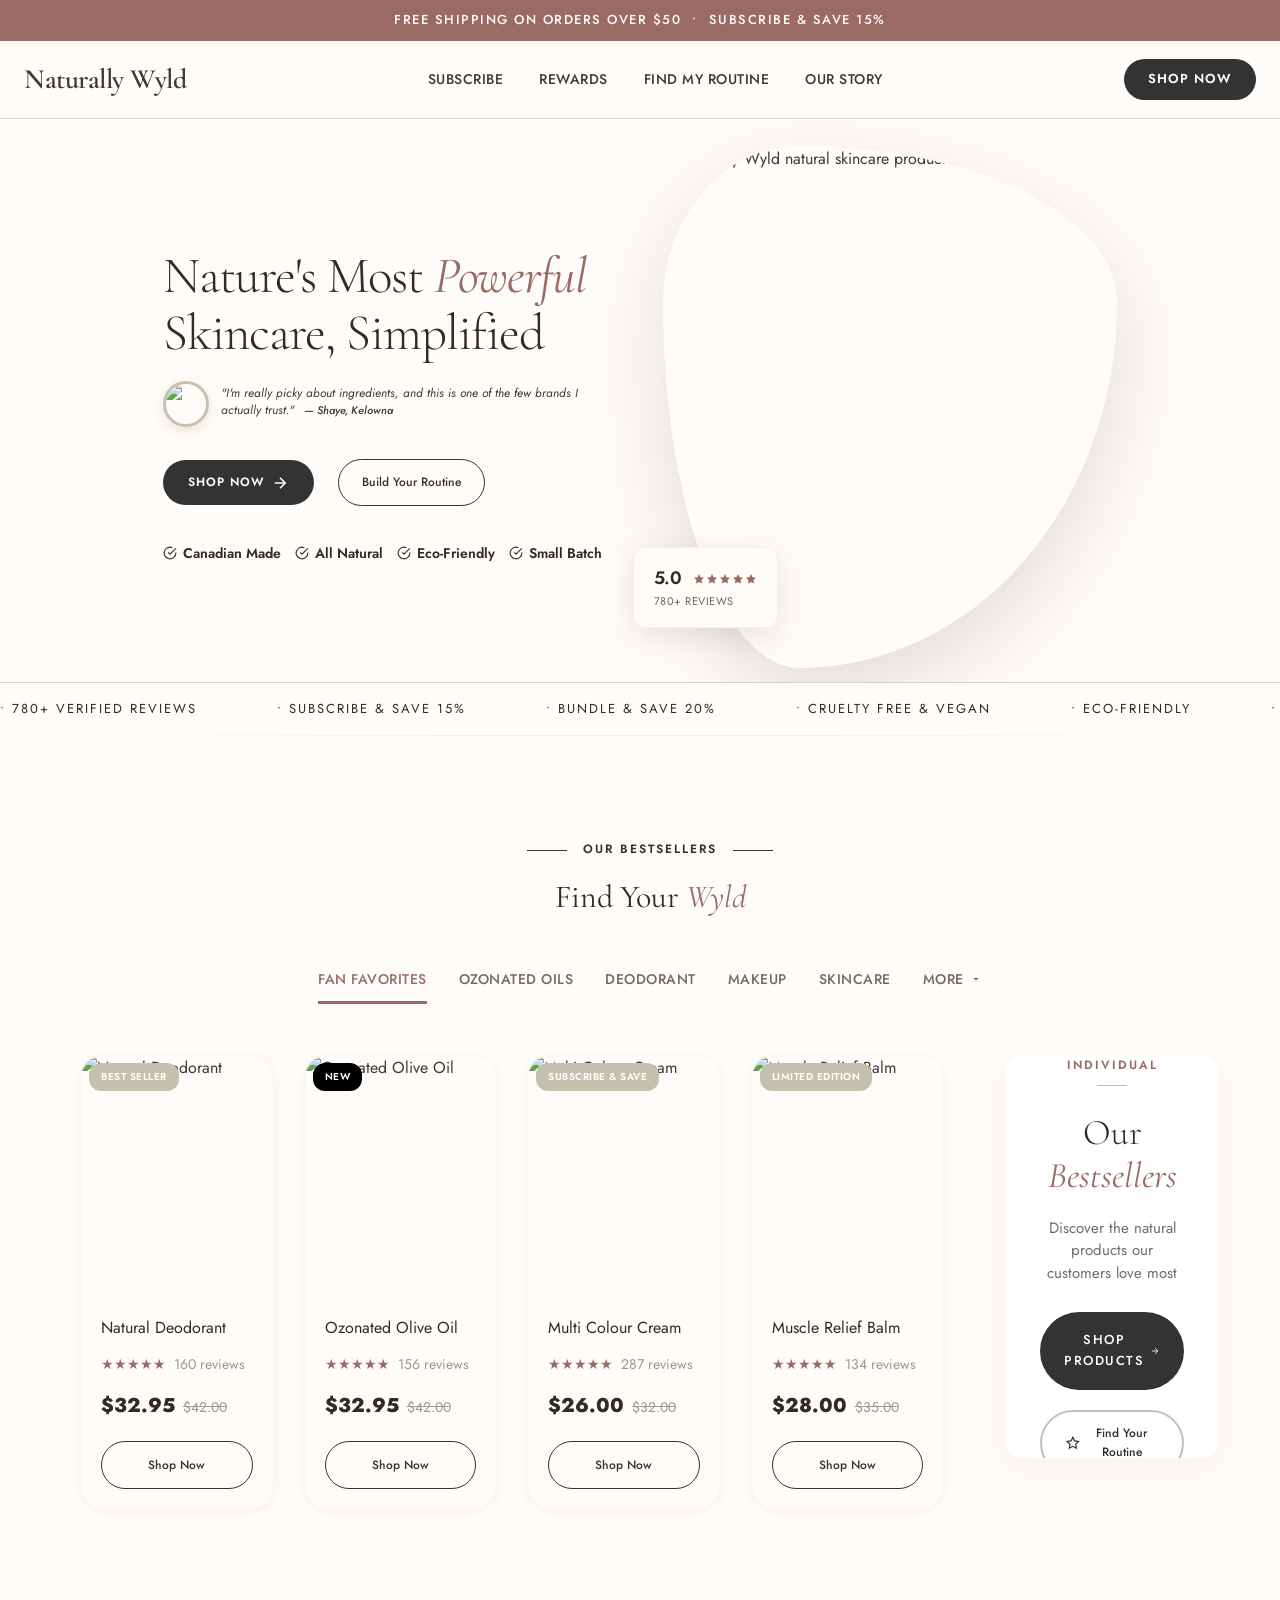
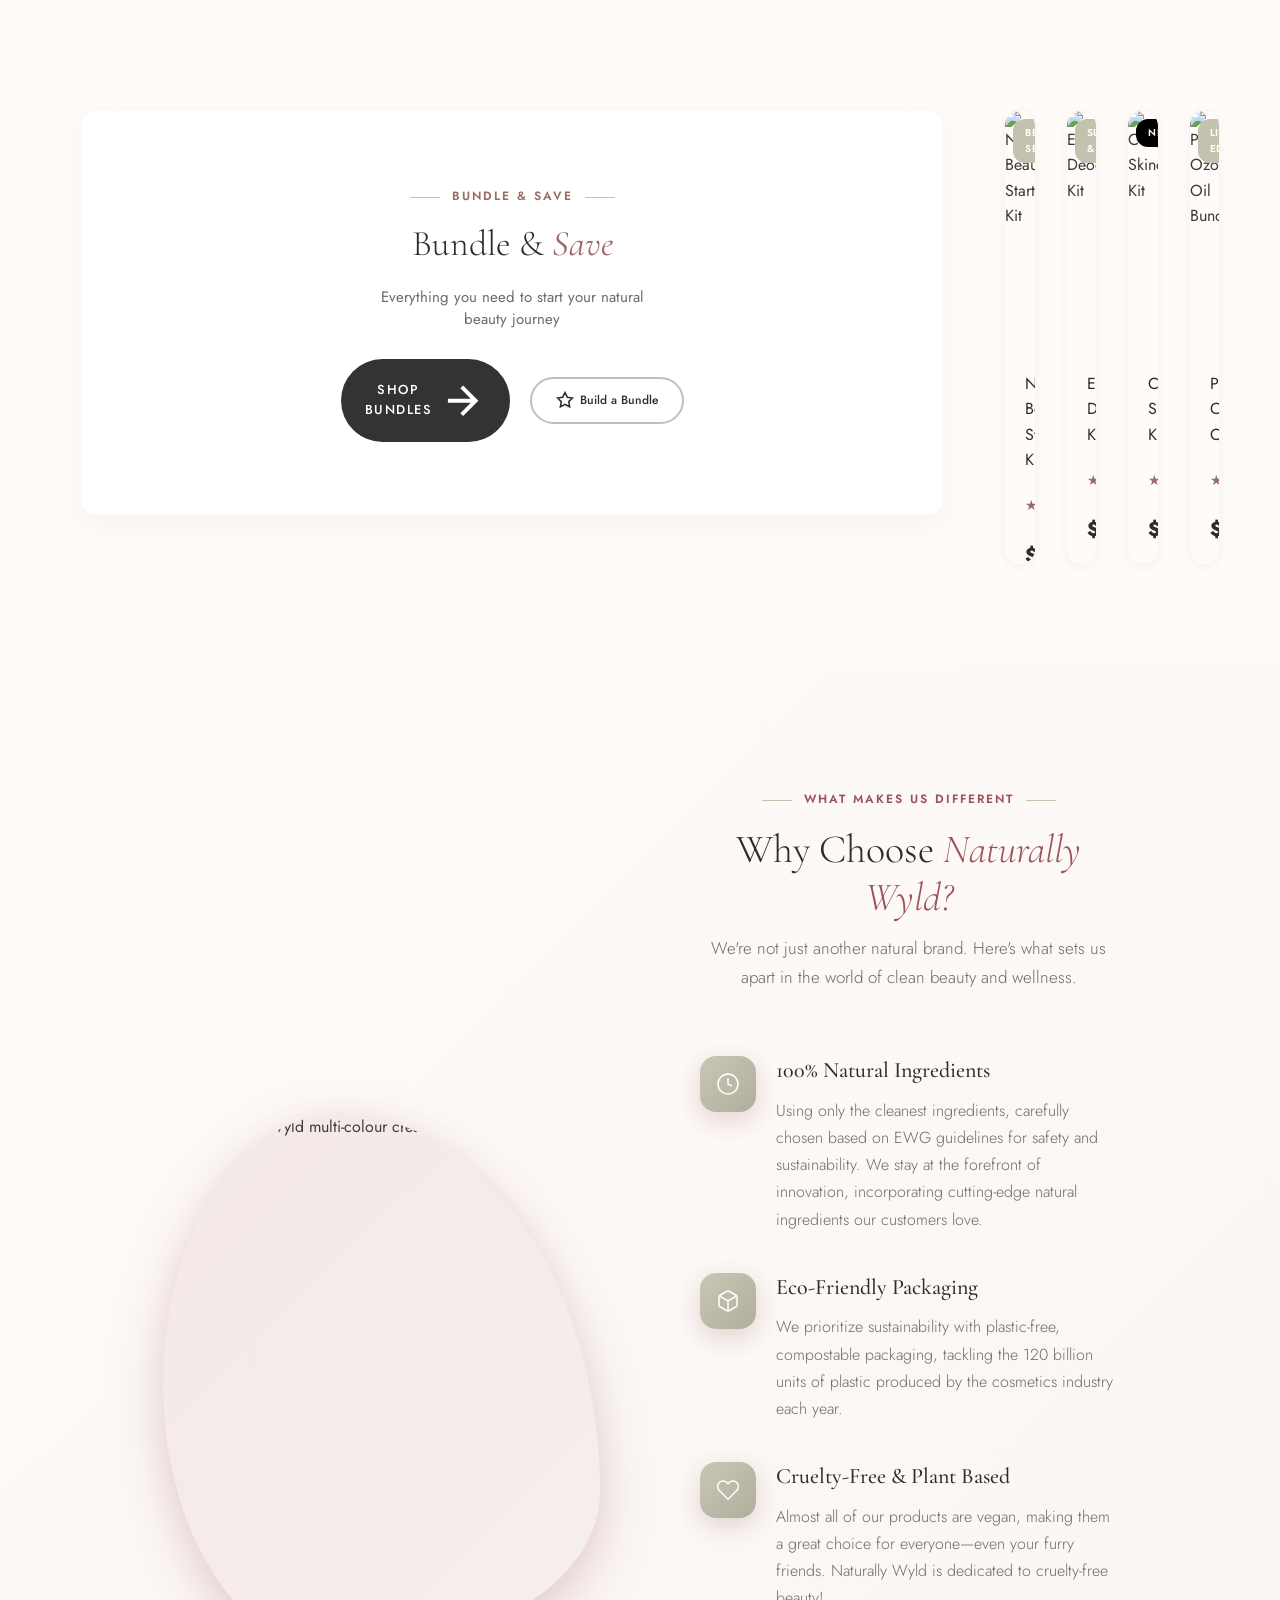
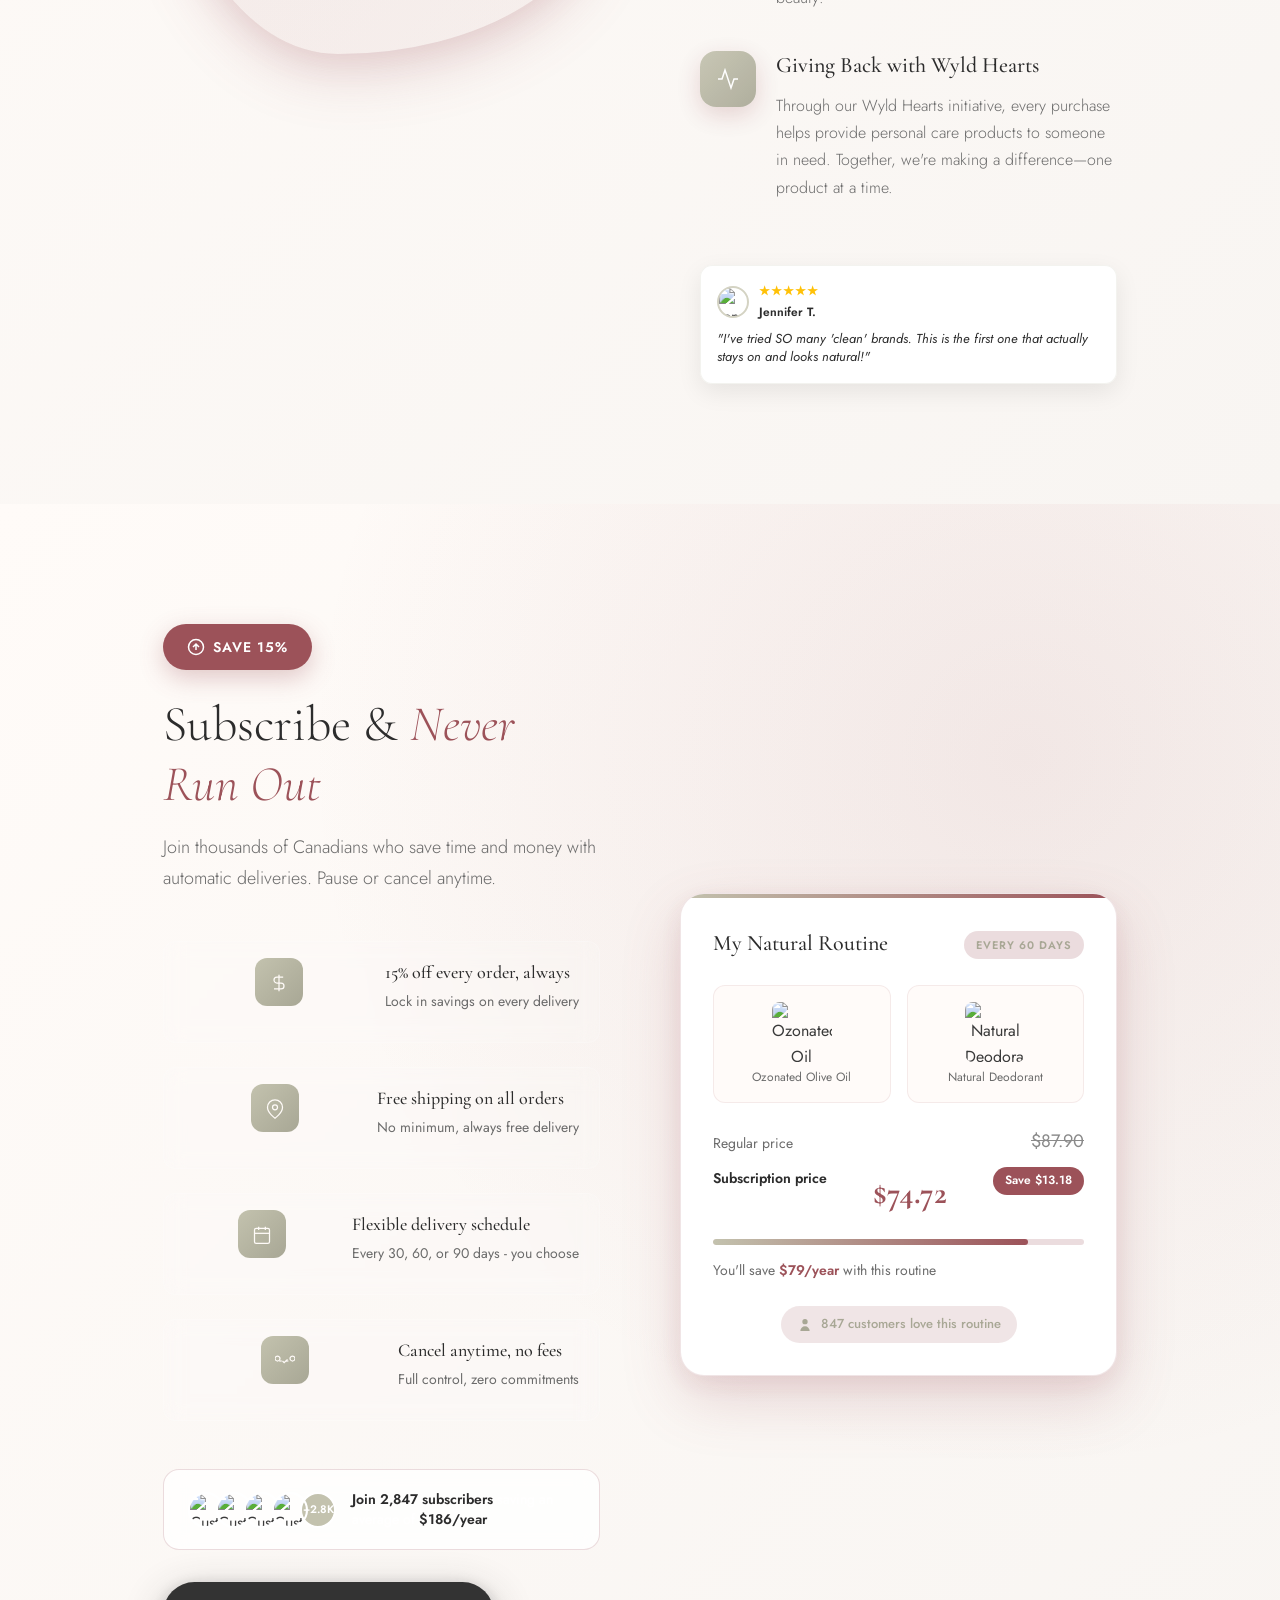
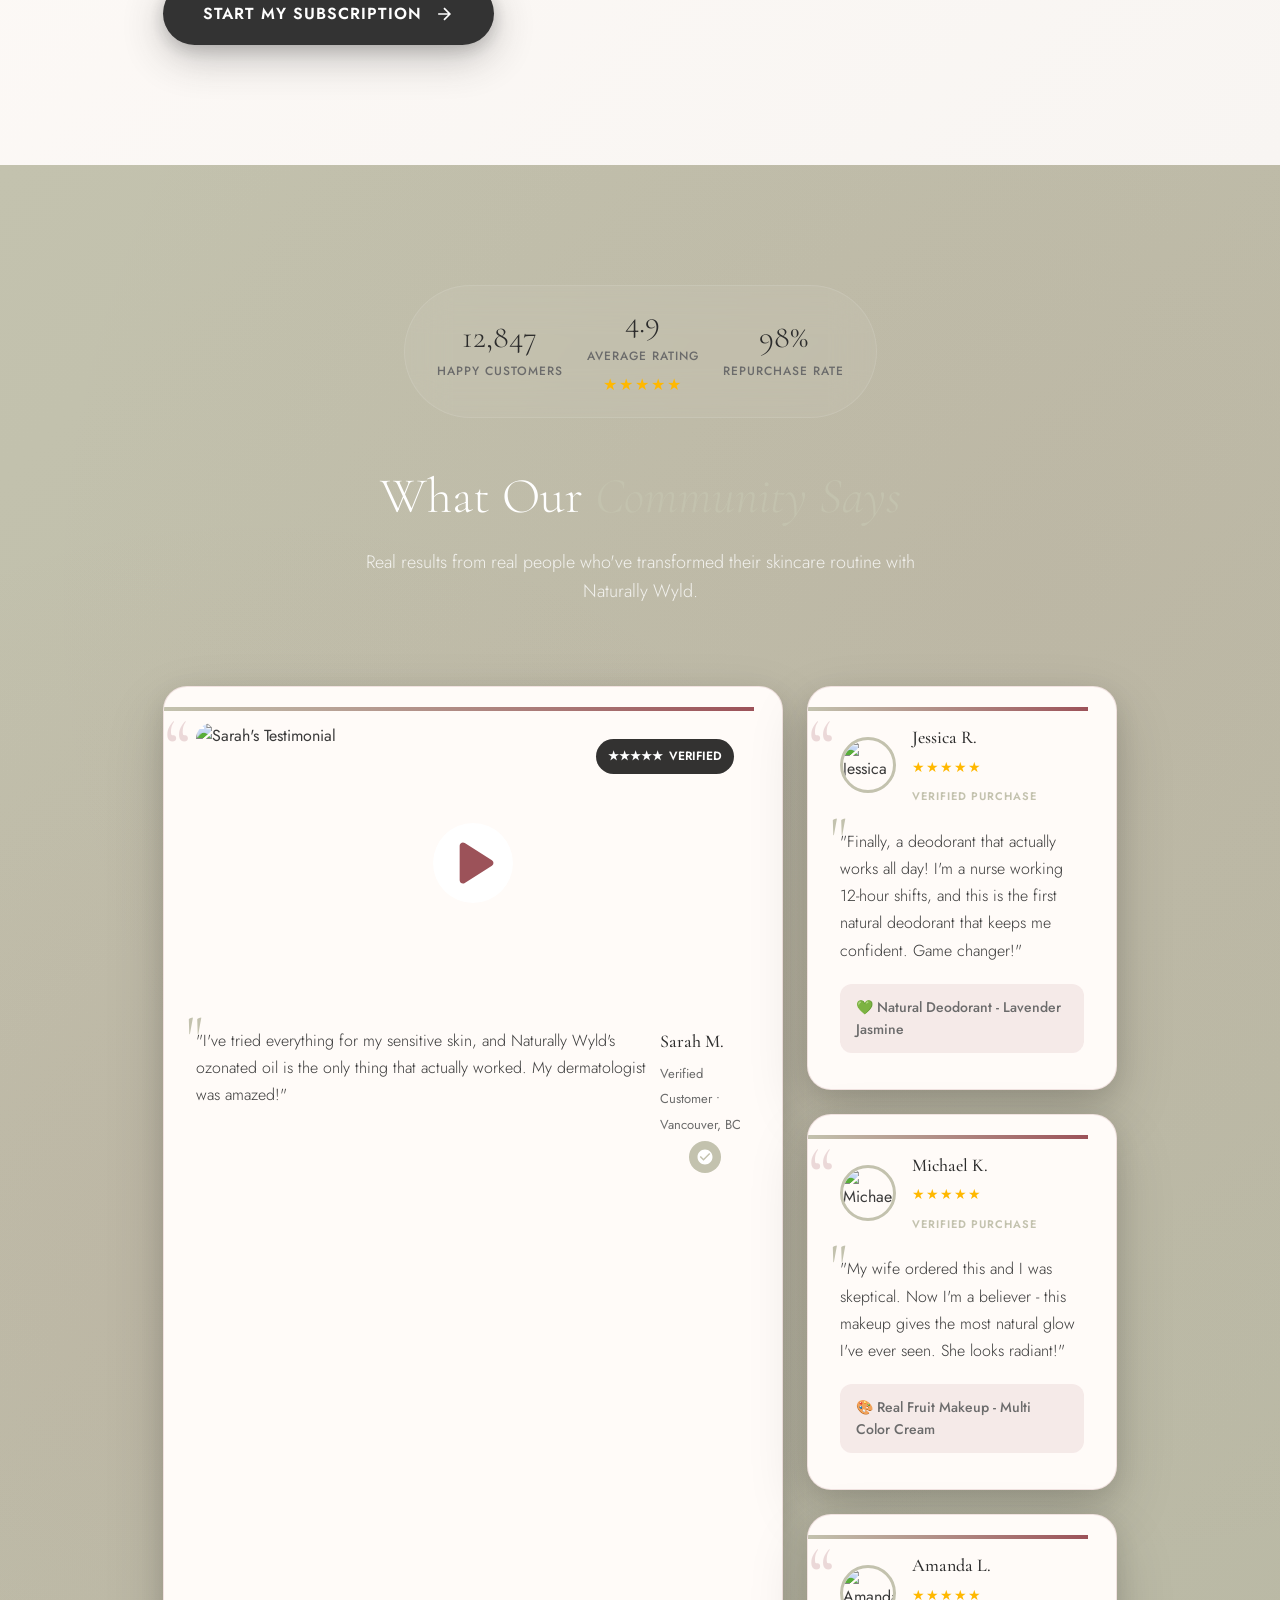
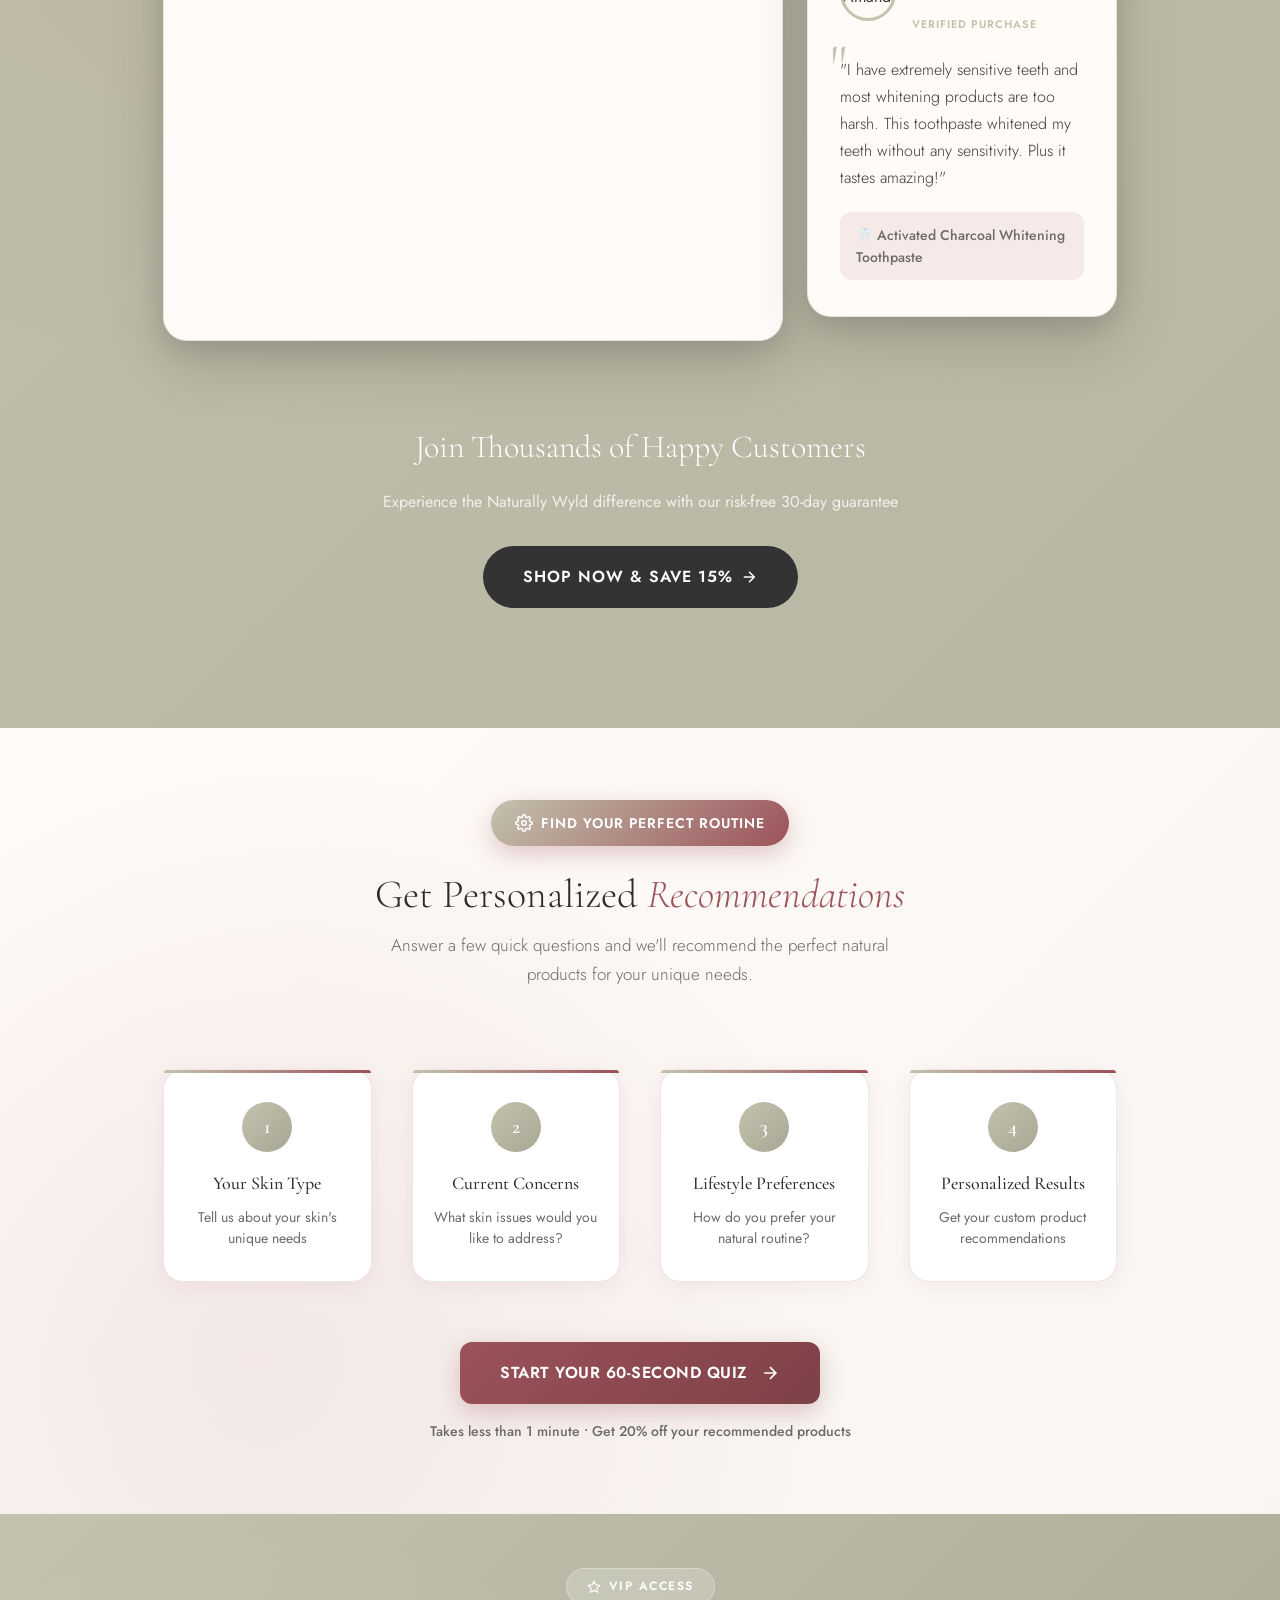
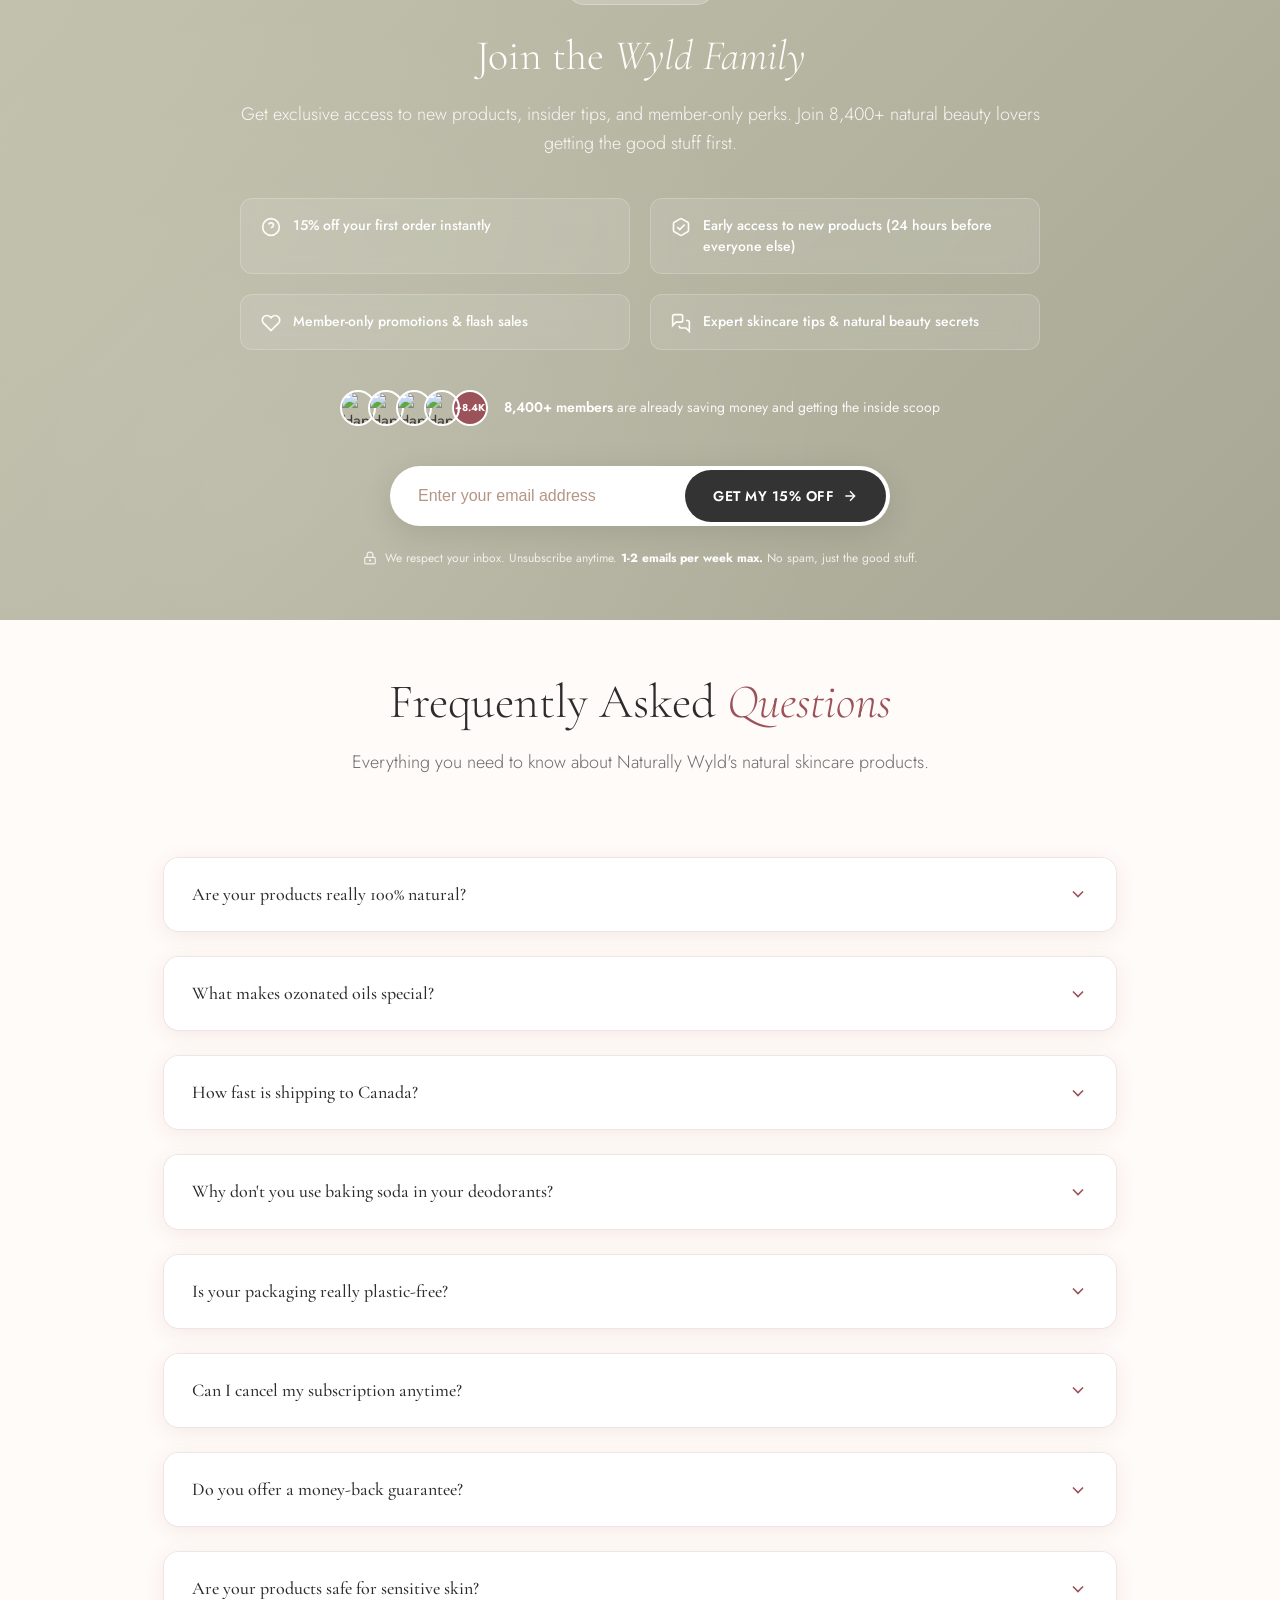
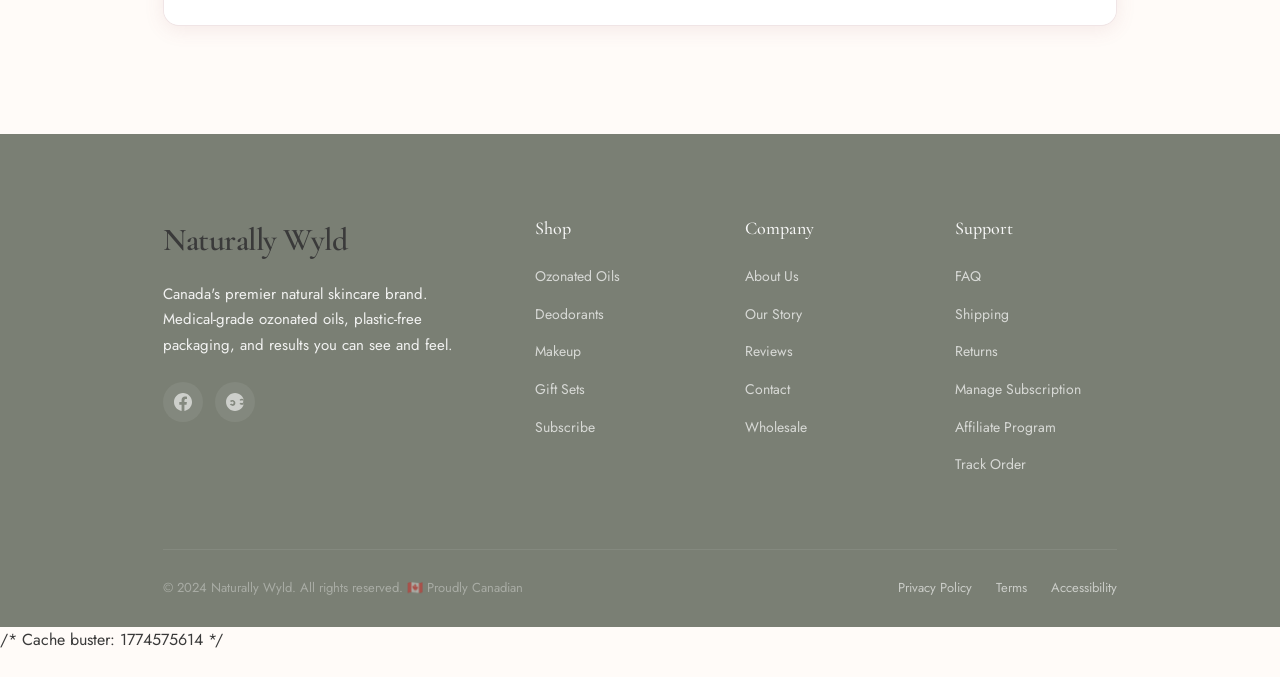
==== commit 3dfab28d: "🔄 SWAPPED LAYOUT: Hero section moved to right side DEVON'S SWAP REQUEST: ✅ Moved hero section from l" ====
--- a/index.html
+++ b/index.html
@@ -2117,7 +2117,7 @@
 
         .bundles-inner {
             display: grid;
-            grid-template-columns: 1fr 4fr;
+            grid-template-columns: 4fr 1fr;
             gap: 60px;
             align-items: flex-start;
             max-width: 100%;
@@ -2418,7 +2418,7 @@
 
         @media (max-width: 1200px) {
             .bundles-inner {
-                grid-template-columns: 1fr 4fr;
+                grid-template-columns: 4fr 1fr;
                 gap: 40px;
             }
 
@@ -5630,26 +5630,7 @@
 
             <!-- Products in Bundle Layout Style -->
             <div class="bundles-inner">
-                <!-- Left Hero Section -->
-                <div class="bundles-hero">
-                    <div class="bundles-hero-content">
-                        <div class="section-tag" style="color: #9A6B65; margin-bottom: 16px;">Shop Individual</div>
-                        <h2>Our <em>Bestsellers</em></h2>
-                        <p style="font-size: 15px; color: rgba(44, 44, 44, 0.7); line-height: 1.5; max-width: 300px; margin: 0 auto 28px;">Discover the natural products our customers love most</p>
-                        <div class="bundles-actions">
-                            <a href="#products-grid" class="bundles-shop-btn">
-                                Shop Products
-                                <svg viewBox="0 0 24 24" fill="none" stroke="currentColor" stroke-width="2"><path d="M5 12h14M12 5l7 7-7 7"/></svg>
-                            </a>
-                            <a href="#find-routine" class="bundle-builder-btn">
-                                <svg viewBox="0 0 24 24" fill="none" stroke="currentColor" stroke-width="2"><path d="M12 2l3.09 6.26L22 9.27l-5 4.87 1.18 6.88L12 17.77l-6.18 3.25L7 14.14 2 9.27l6.91-1.01L12 2z"/></svg>
-                                Find Your Routine
-                            </a>
-                        </div>
-                    </div>
-                </div>
-
-                <!-- Right Product Grid -->
+                <!-- Left Product Grid -->
                 <div class="bundles-content">
                     <div class="bundle-cards">
                         <!-- Product 1 -->
@@ -5722,6 +5703,25 @@
                                 </div>
                                 <button class="bundle-btn">Shop Now</button>
                             </div>
+                        </div>
+                    </div>
+                </div>
+
+                <!-- Right Hero Section -->
+                <div class="bundles-hero">
+                    <div class="bundles-hero-content">
+                        <div class="section-tag" style="color: #9A6B65; margin-bottom: 16px;">Shop Individual</div>
+                        <h2>Our <em>Bestsellers</em></h2>
+                        <p style="font-size: 15px; color: rgba(44, 44, 44, 0.7); line-height: 1.5; max-width: 300px; margin: 0 auto 28px;">Discover the natural products our customers love most</p>
+                        <div class="bundles-actions">
+                            <a href="#products-grid" class="bundles-shop-btn">
+                                Shop Products
+                                <svg viewBox="0 0 24 24" fill="none" stroke="currentColor" stroke-width="2"><path d="M5 12h14M12 5l7 7-7 7"/></svg>
+                            </a>
+                            <a href="#find-routine" class="bundle-builder-btn">
+                                <svg viewBox="0 0 24 24" fill="none" stroke="currentColor" stroke-width="2"><path d="M12 2l3.09 6.26L22 9.27l-5 4.87 1.18 6.88L12 17.77l-6.18 3.25L7 14.14 2 9.27l6.91-1.01L12 2z"/></svg>
+                                Find Your Routine
+                            </a>
                         </div>
                     </div>
                 </div>
@@ -6870,3 +6870,5 @@
 <!-- REVERTED TO WORKING VERSION: 20260329183607 -->
 
 <!-- BACK TO WORKING VERSION: 20260329192650 -->
+
+<!-- SWAPPED LAYOUT: Hero moved to right side: 20260329192954 -->
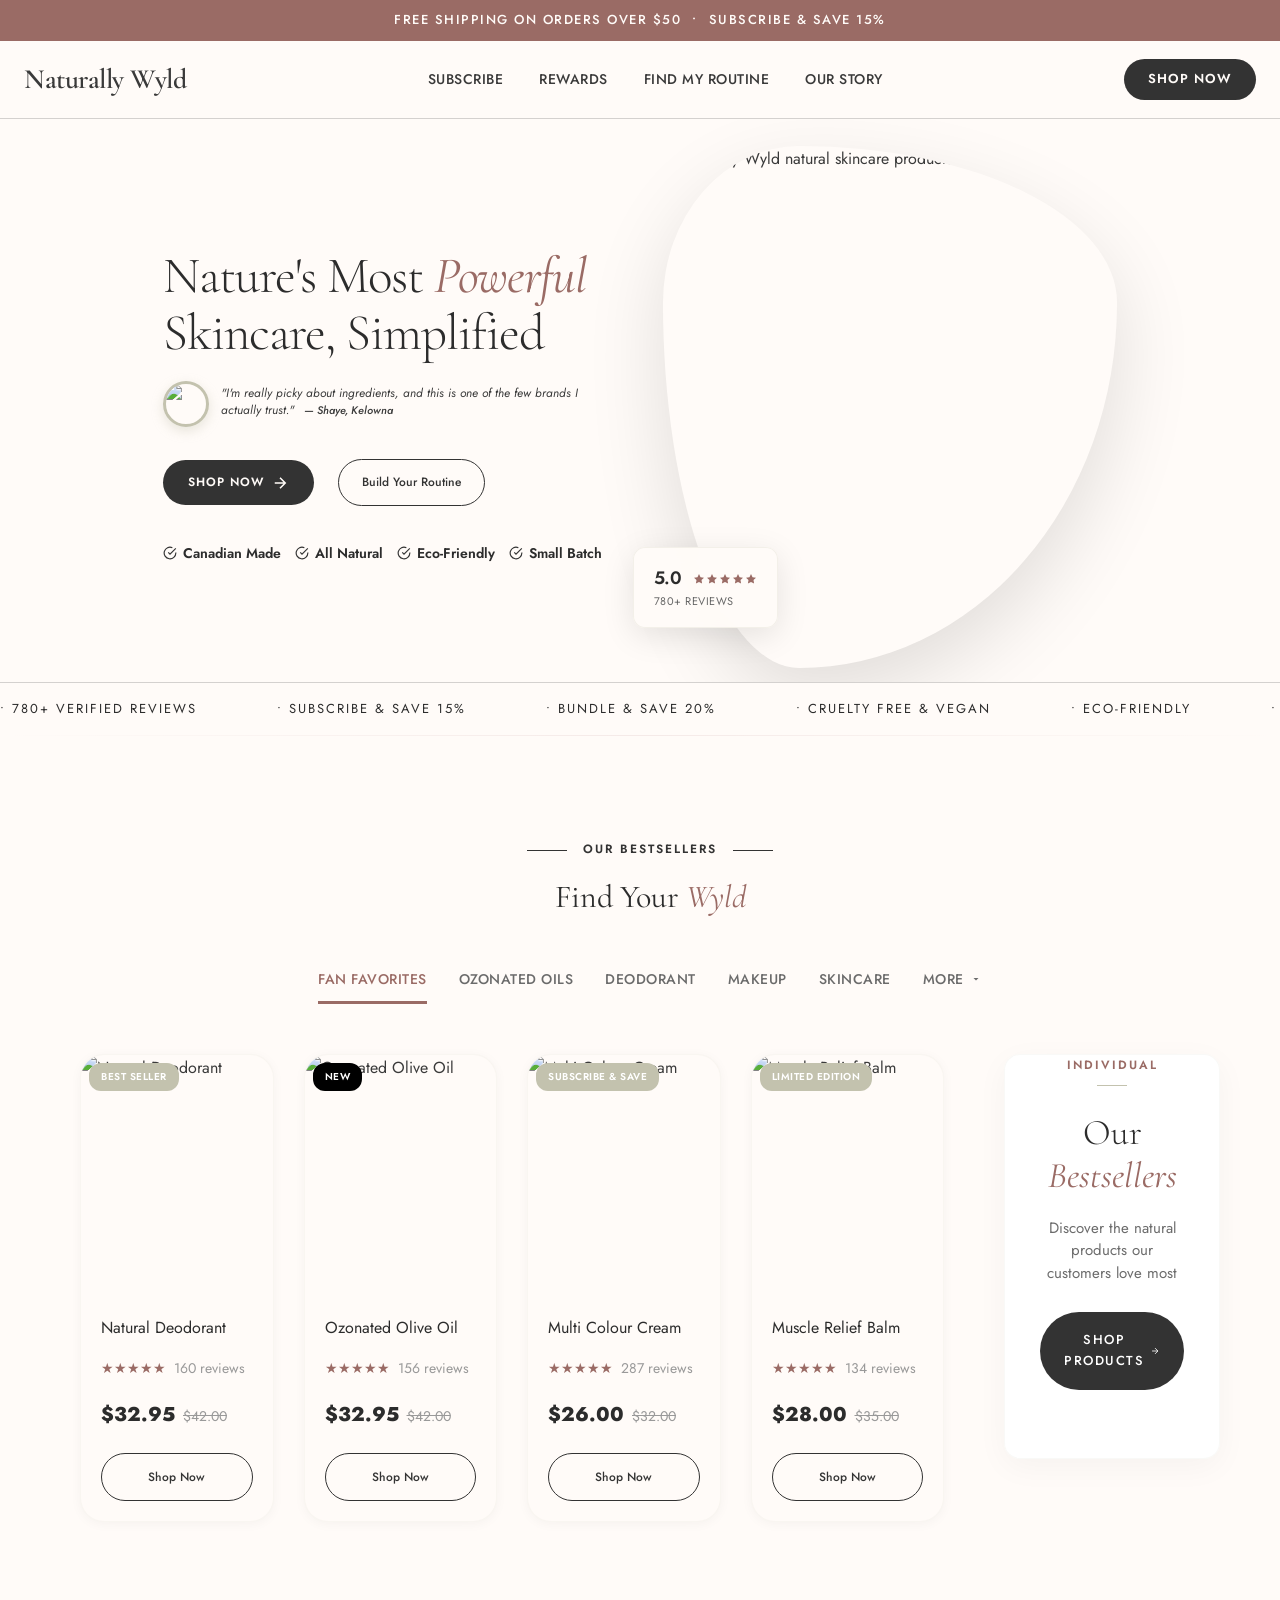
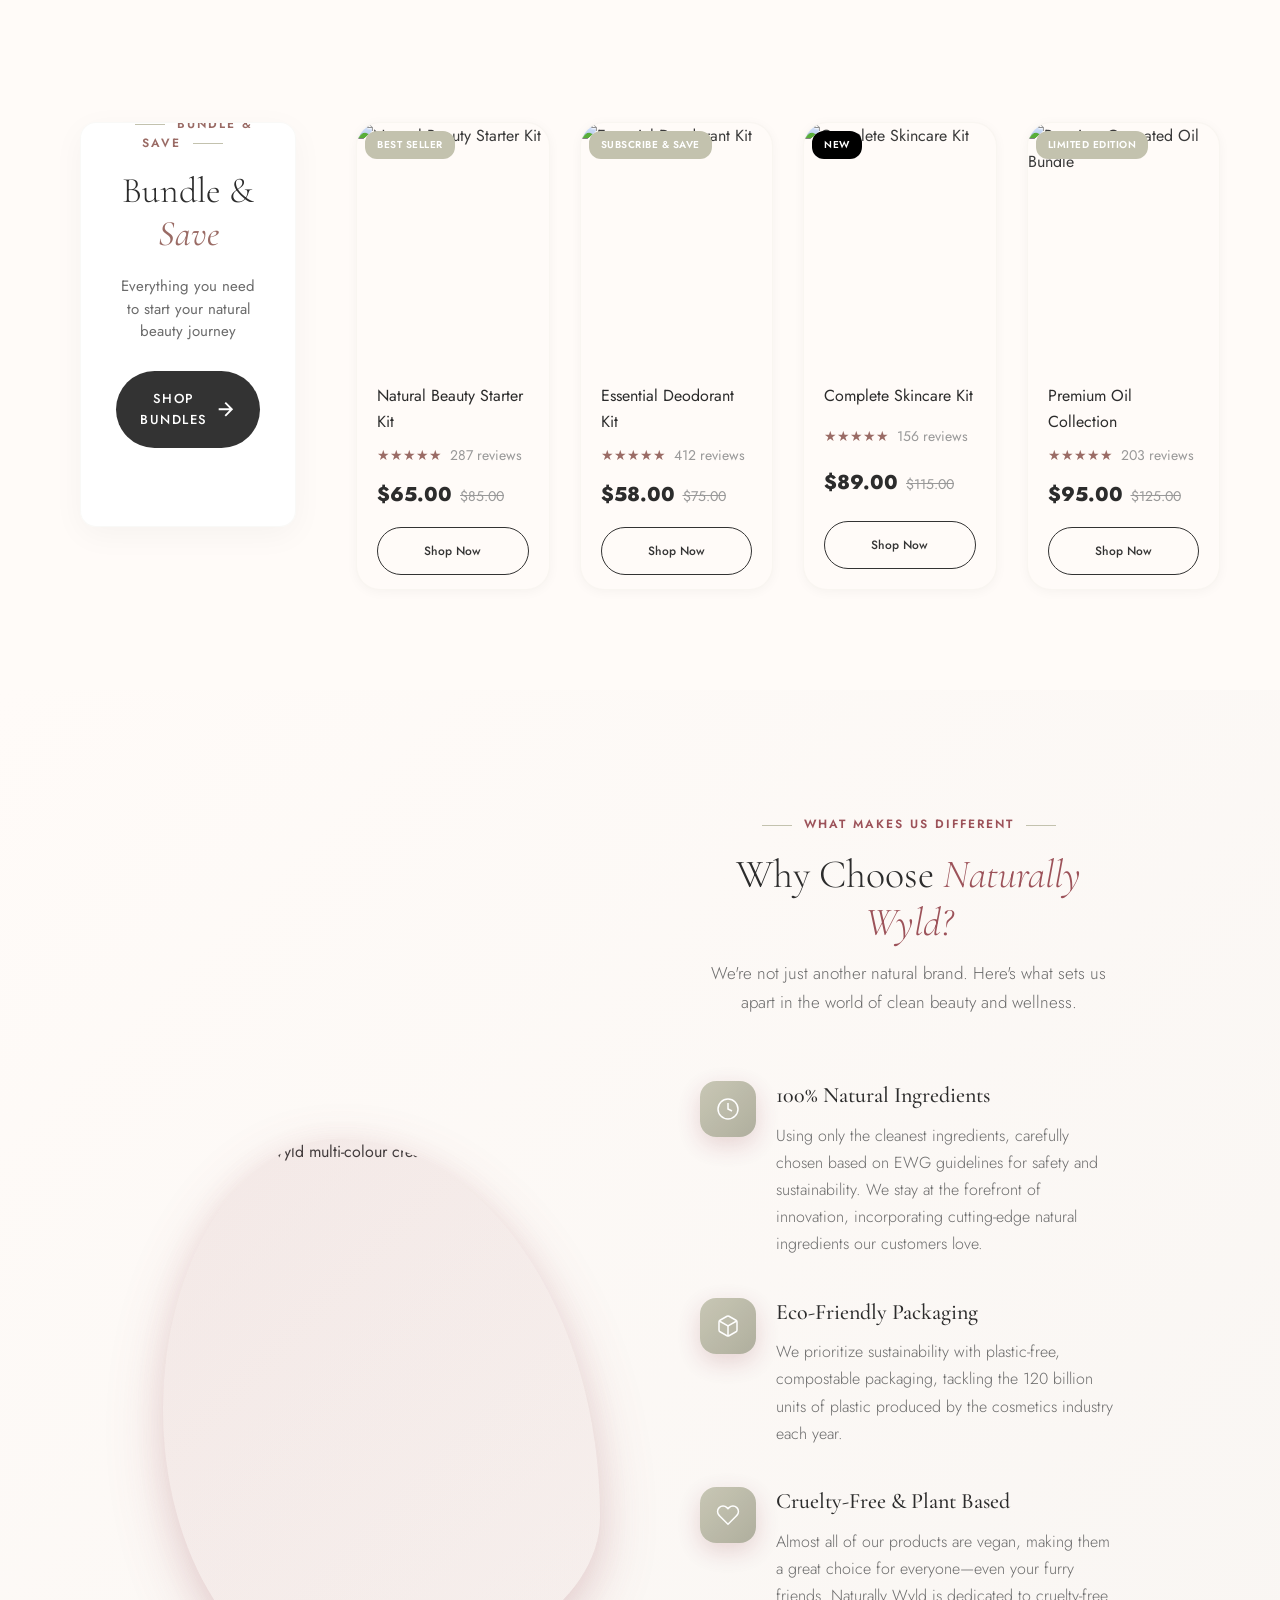
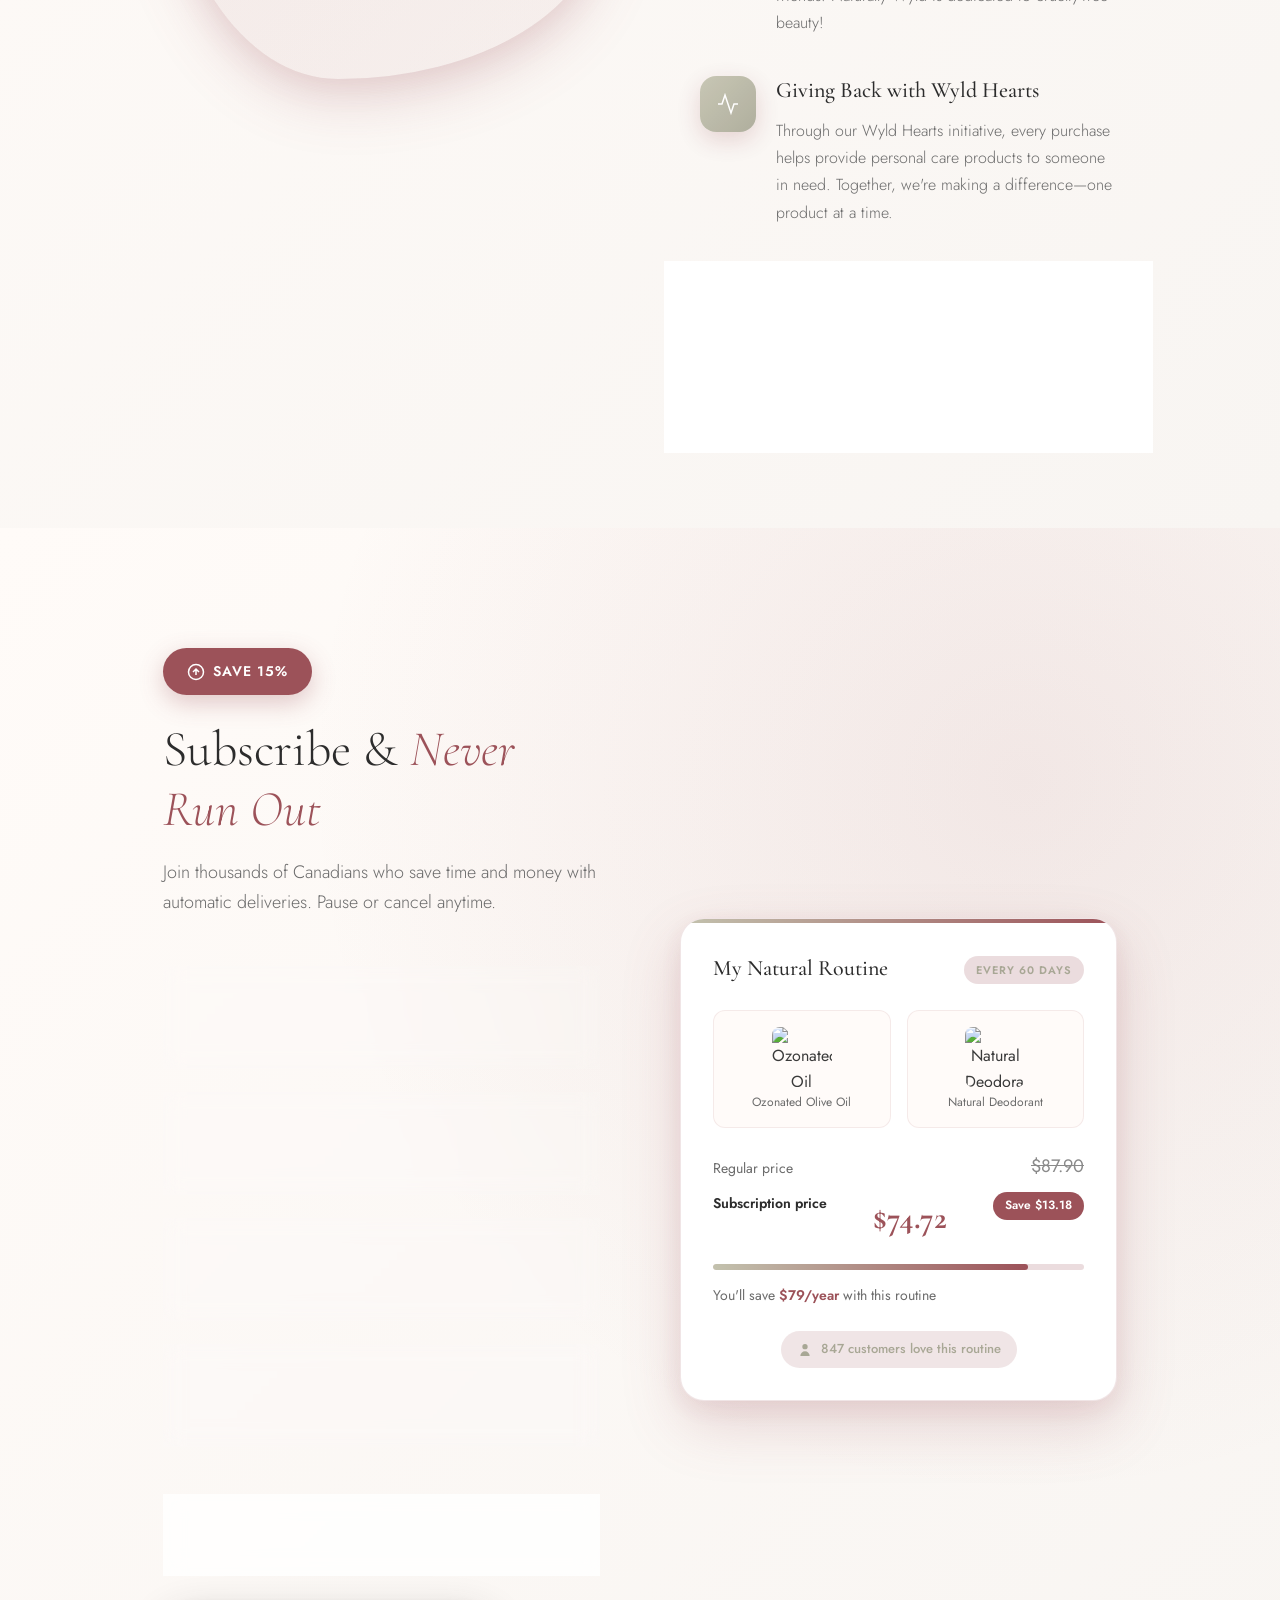
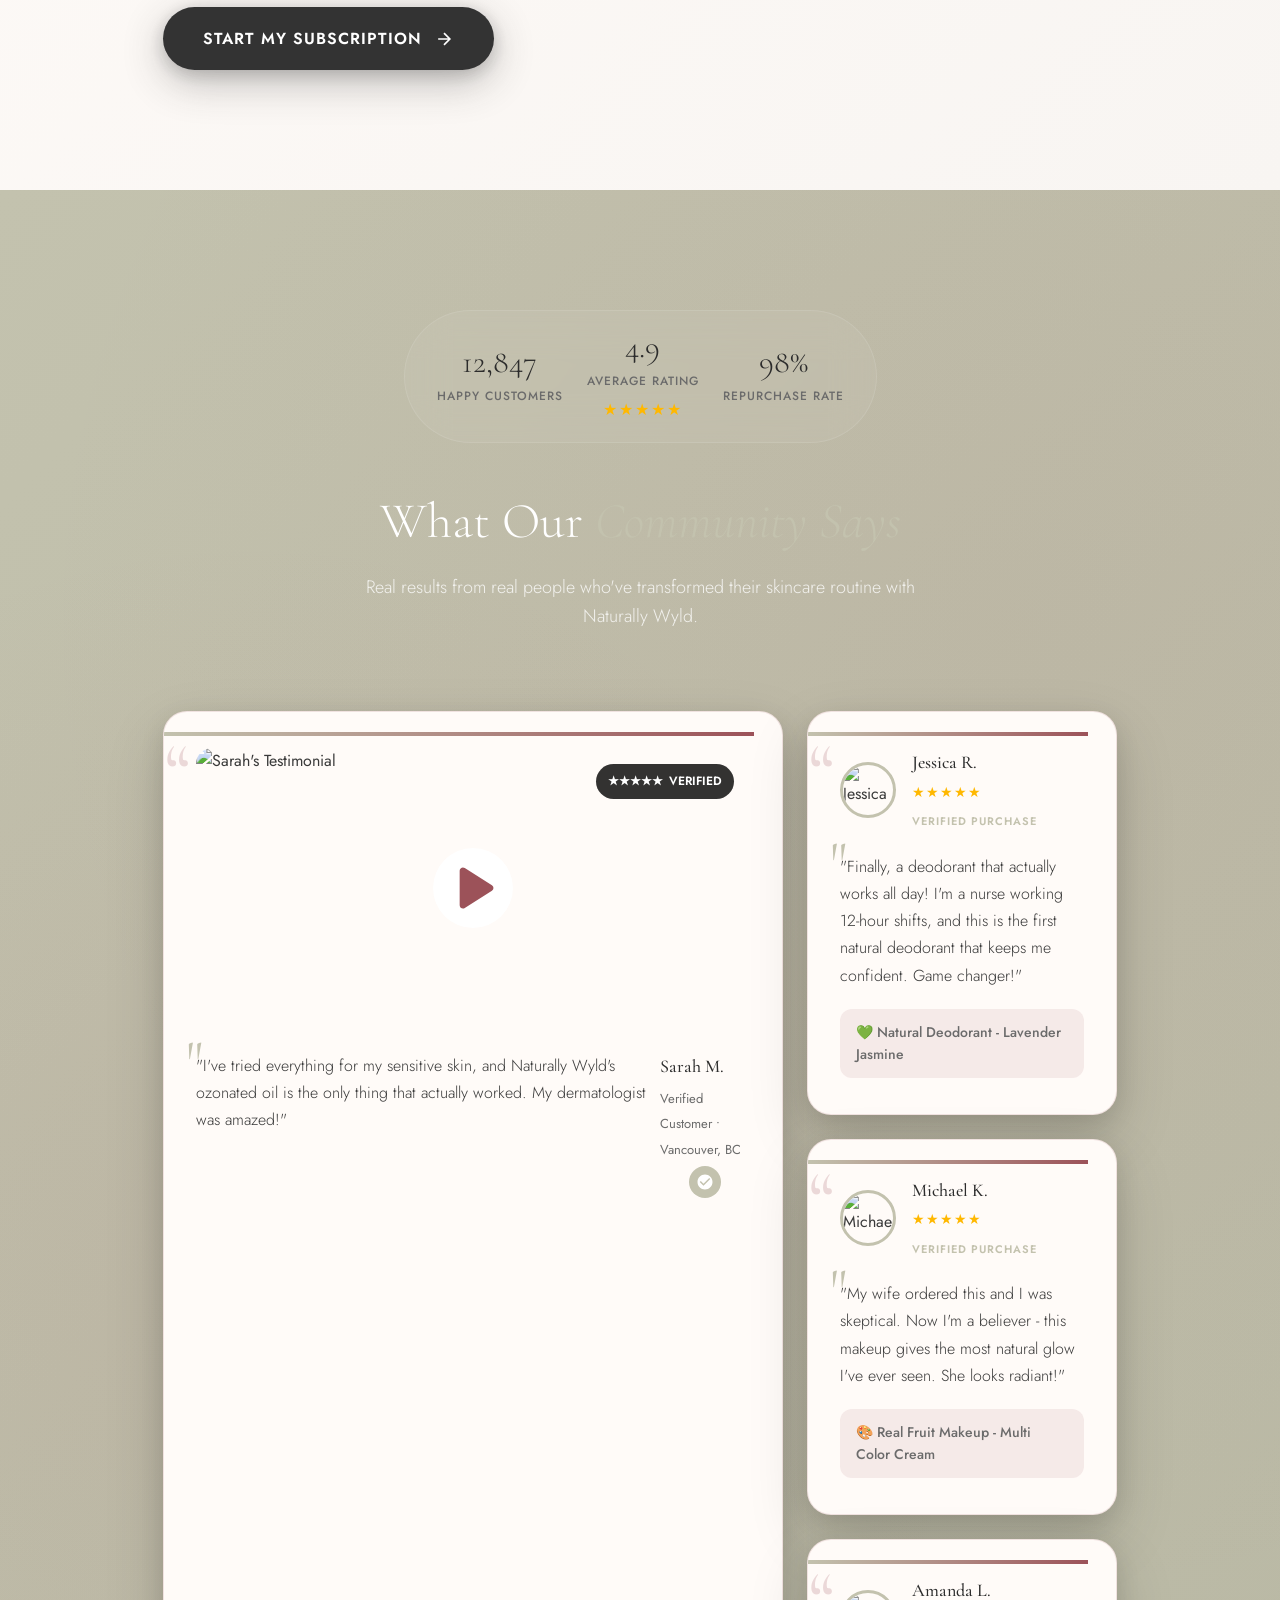
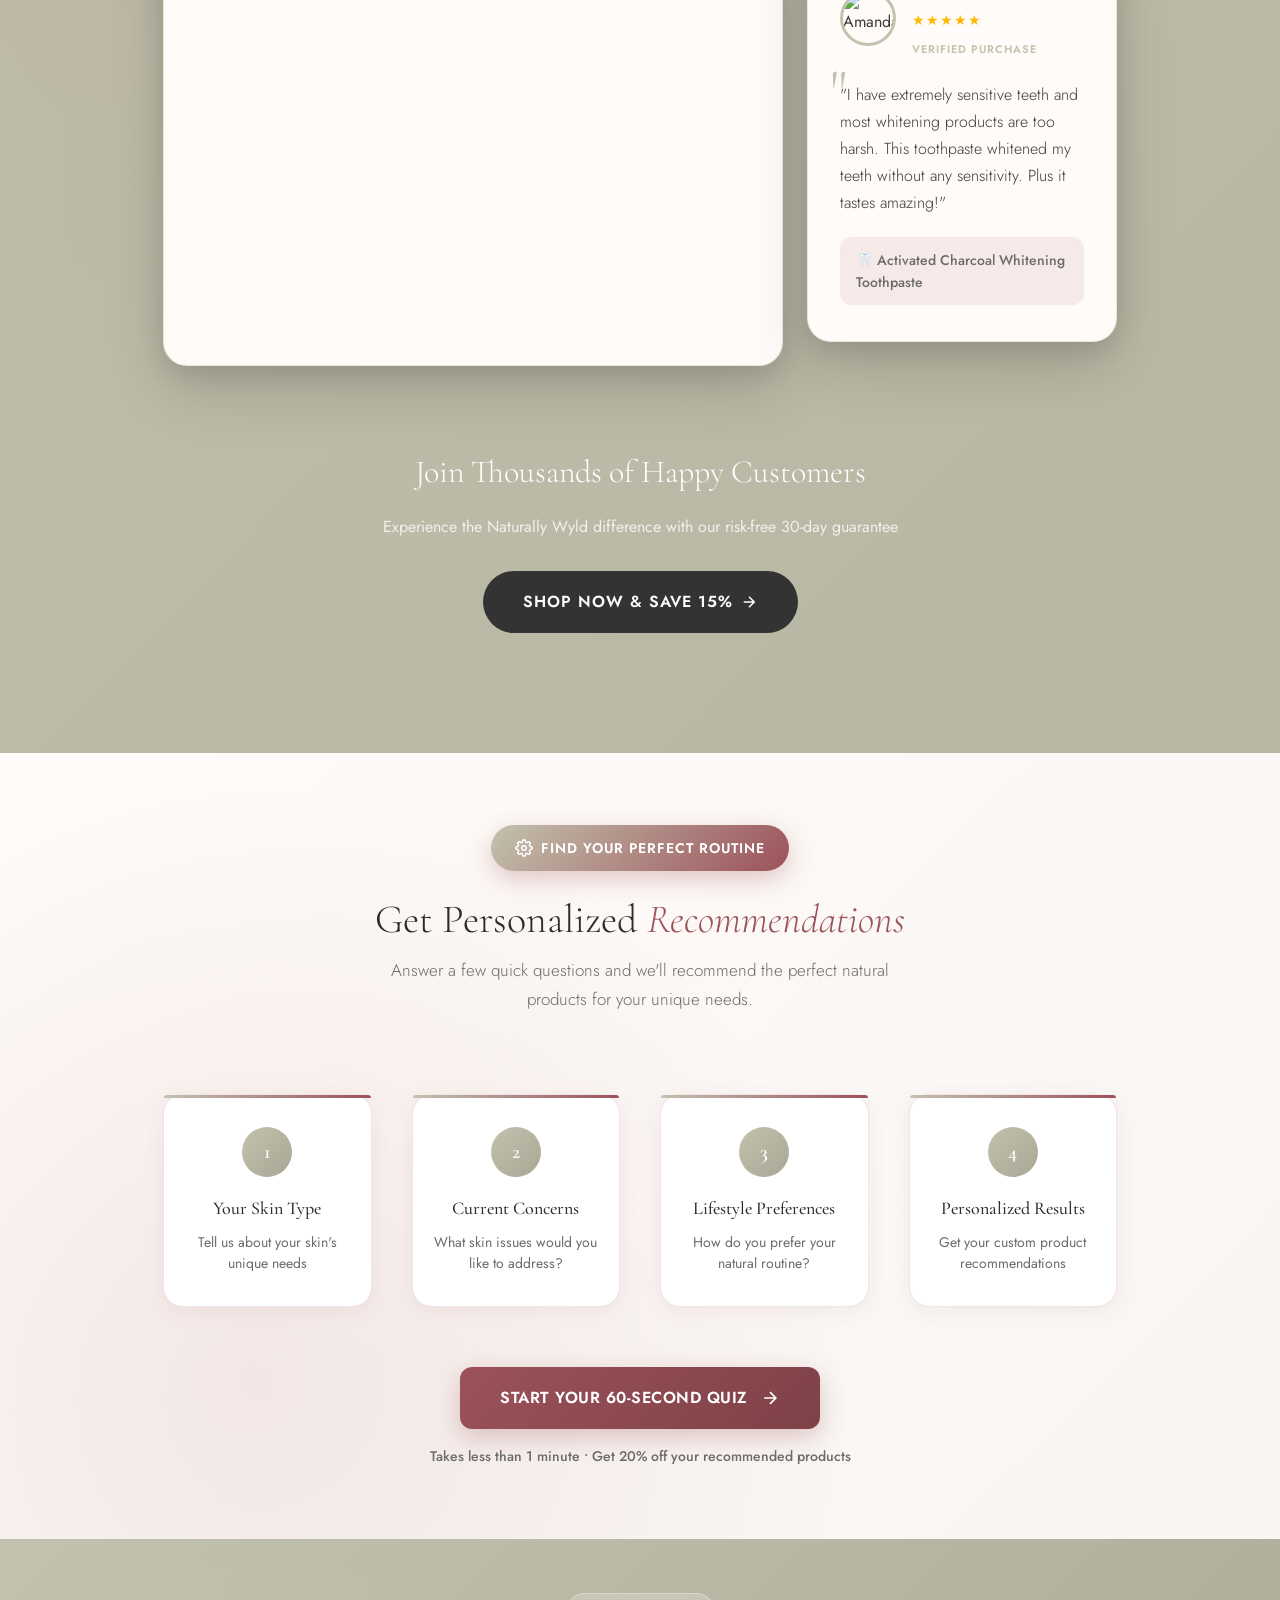
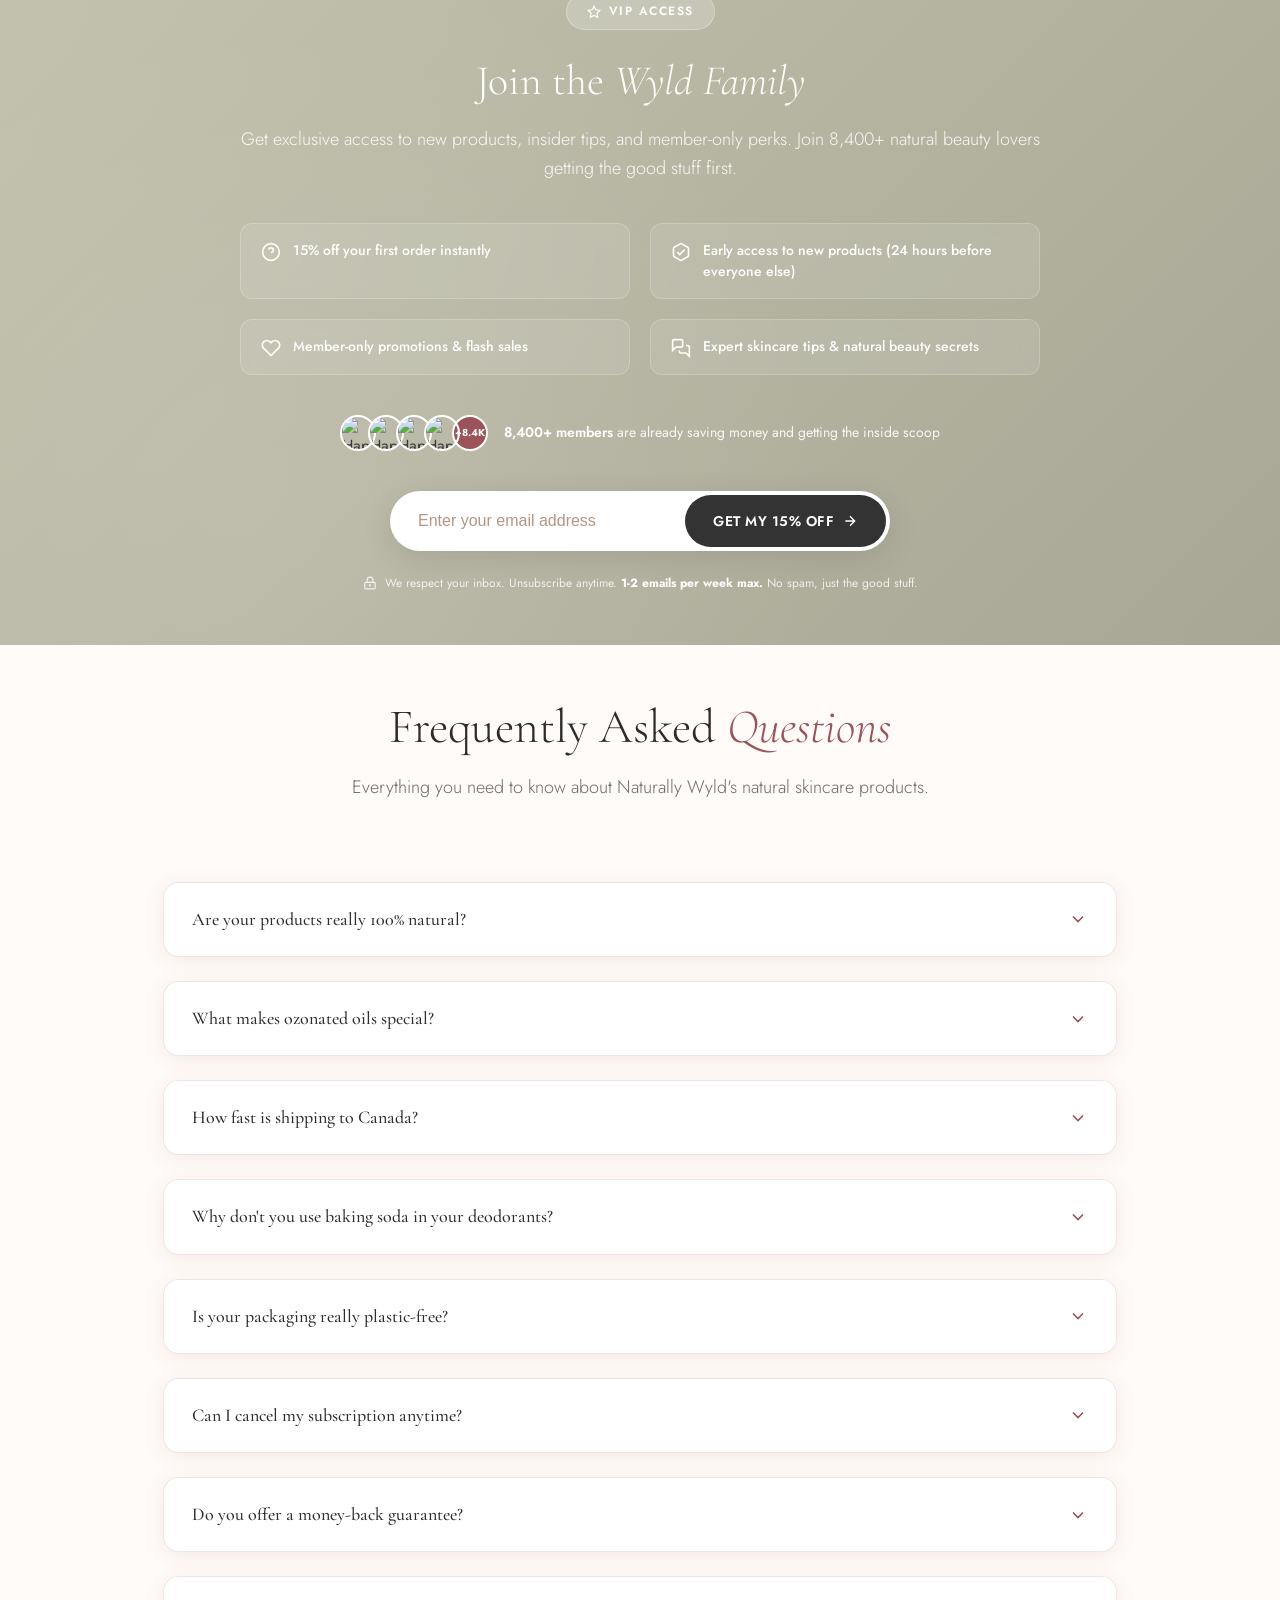
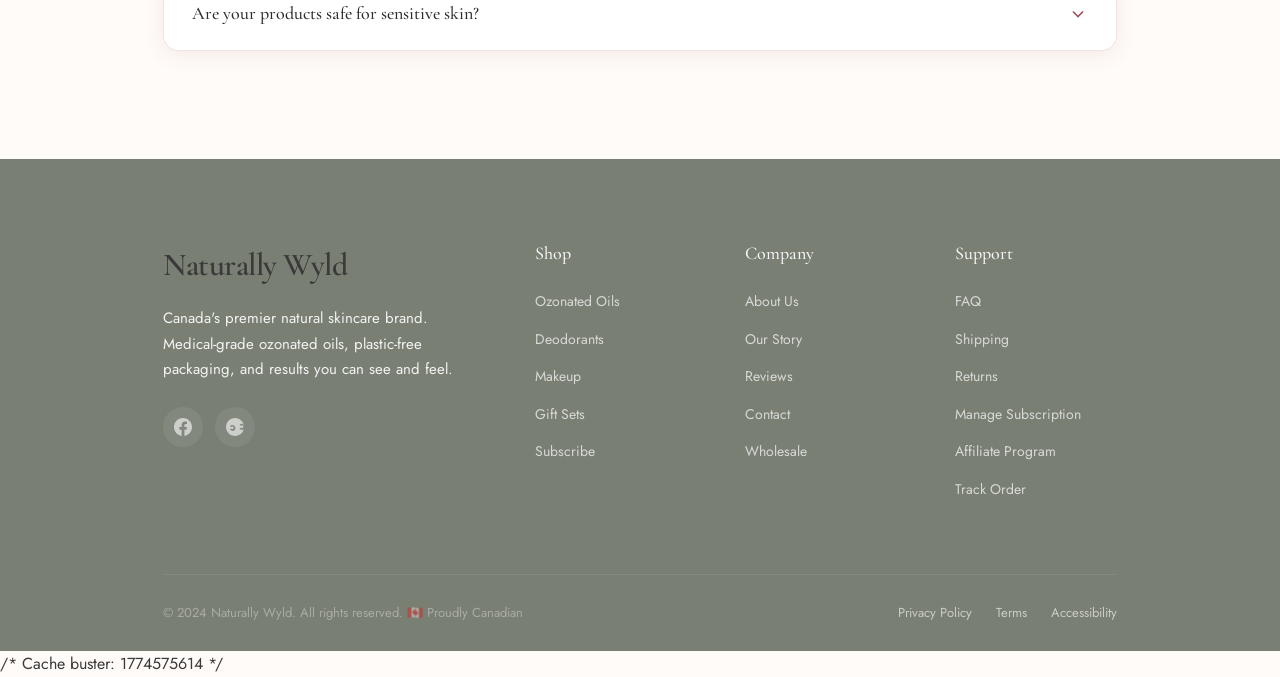
==== commit 9cf931ef: "🔧 FIXED BUNDLES SECTION: Restored correct layout for bundles DEVON'S BUNDLES FIX REQUEST: ✅ Fixed me" ====
--- a/index.html
+++ b/index.html
@@ -1996,8 +1996,9 @@
             }
 
         @media (max-width: 1024px) {
-            .product-showcase .bundles-inner {
-                grid-template-columns: 1fr;
+            .product-showcase .bundles-inner,
+            .product-showcase .products-layout {
+                grid-template-columns: 1fr !important;
                 gap: 40px;
             }
 
@@ -2117,12 +2118,17 @@
 
         .bundles-inner {
             display: grid;
-            grid-template-columns: 4fr 1fr;
+            grid-template-columns: 1fr 4fr;
             gap: 60px;
             align-items: flex-start;
             max-width: 100%;
             margin: 0;
             padding: 0;
+        }
+
+        /* Products section: cards left, hero right */
+        .products-layout {
+            grid-template-columns: 4fr 1fr !important;
         }
 
         .bundles-hero {
@@ -2418,8 +2424,12 @@
 
         @media (max-width: 1200px) {
             .bundles-inner {
-                grid-template-columns: 4fr 1fr;
+                grid-template-columns: 1fr 4fr;
                 gap: 40px;
+            }
+
+            .products-layout {
+                grid-template-columns: 4fr 1fr !important;
             }
 
             .bundle-cards {
@@ -2448,8 +2458,9 @@
         }
 
         @media (max-width: 1024px) {
-            .bundles-inner {
-                grid-template-columns: 1fr;
+            .bundles-inner,
+            .products-layout {
+                grid-template-columns: 1fr !important;
                 gap: 40px;
             }
 
@@ -5629,7 +5640,7 @@
             </div>
 
             <!-- Products in Bundle Layout Style -->
-            <div class="bundles-inner">
+            <div class="bundles-inner products-layout">
                 <!-- Left Product Grid -->
                 <div class="bundles-content">
                     <div class="bundle-cards">
@@ -6872,3 +6883,5 @@
 <!-- BACK TO WORKING VERSION: 20260329192650 -->
 
 <!-- SWAPPED LAYOUT: Hero moved to right side: 20260329192954 -->
+
+<!-- FIXED BUNDLES SECTION: Only products swapped, bundles back to normal: 20260329193249 -->
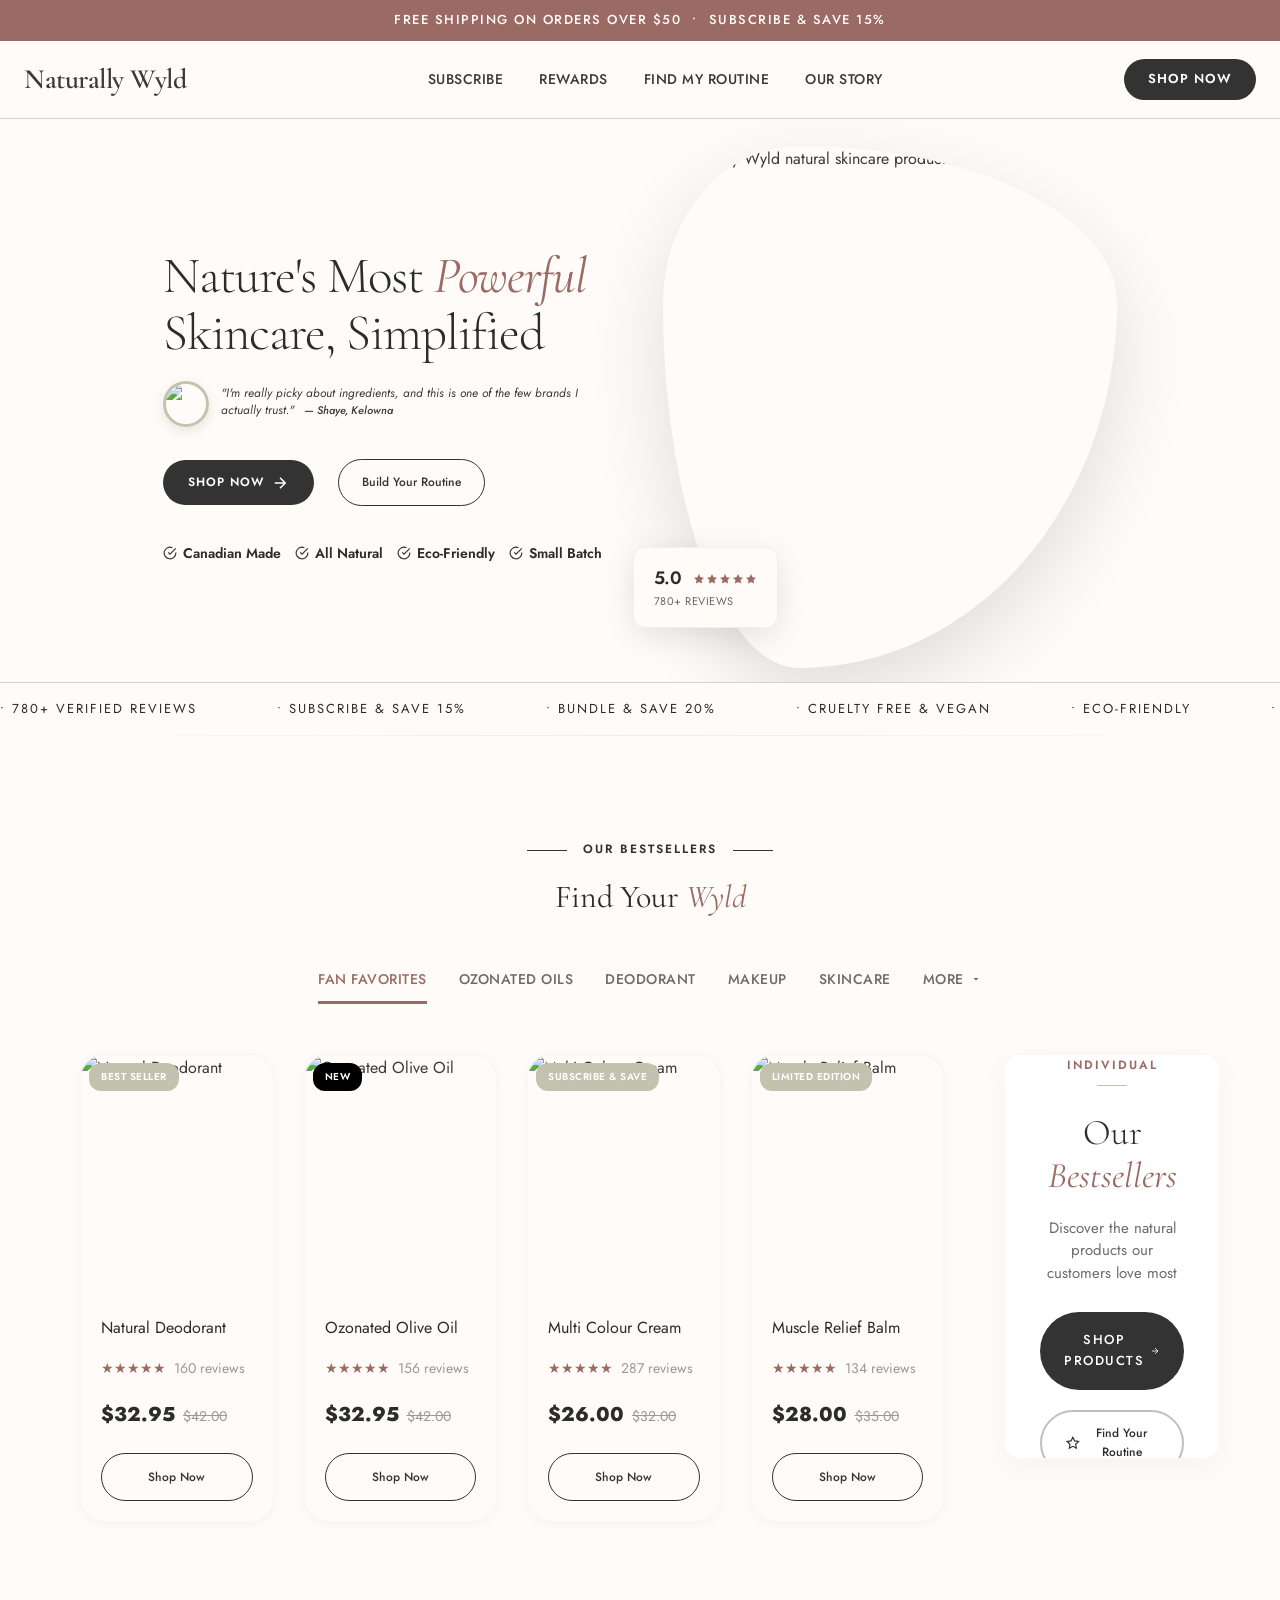
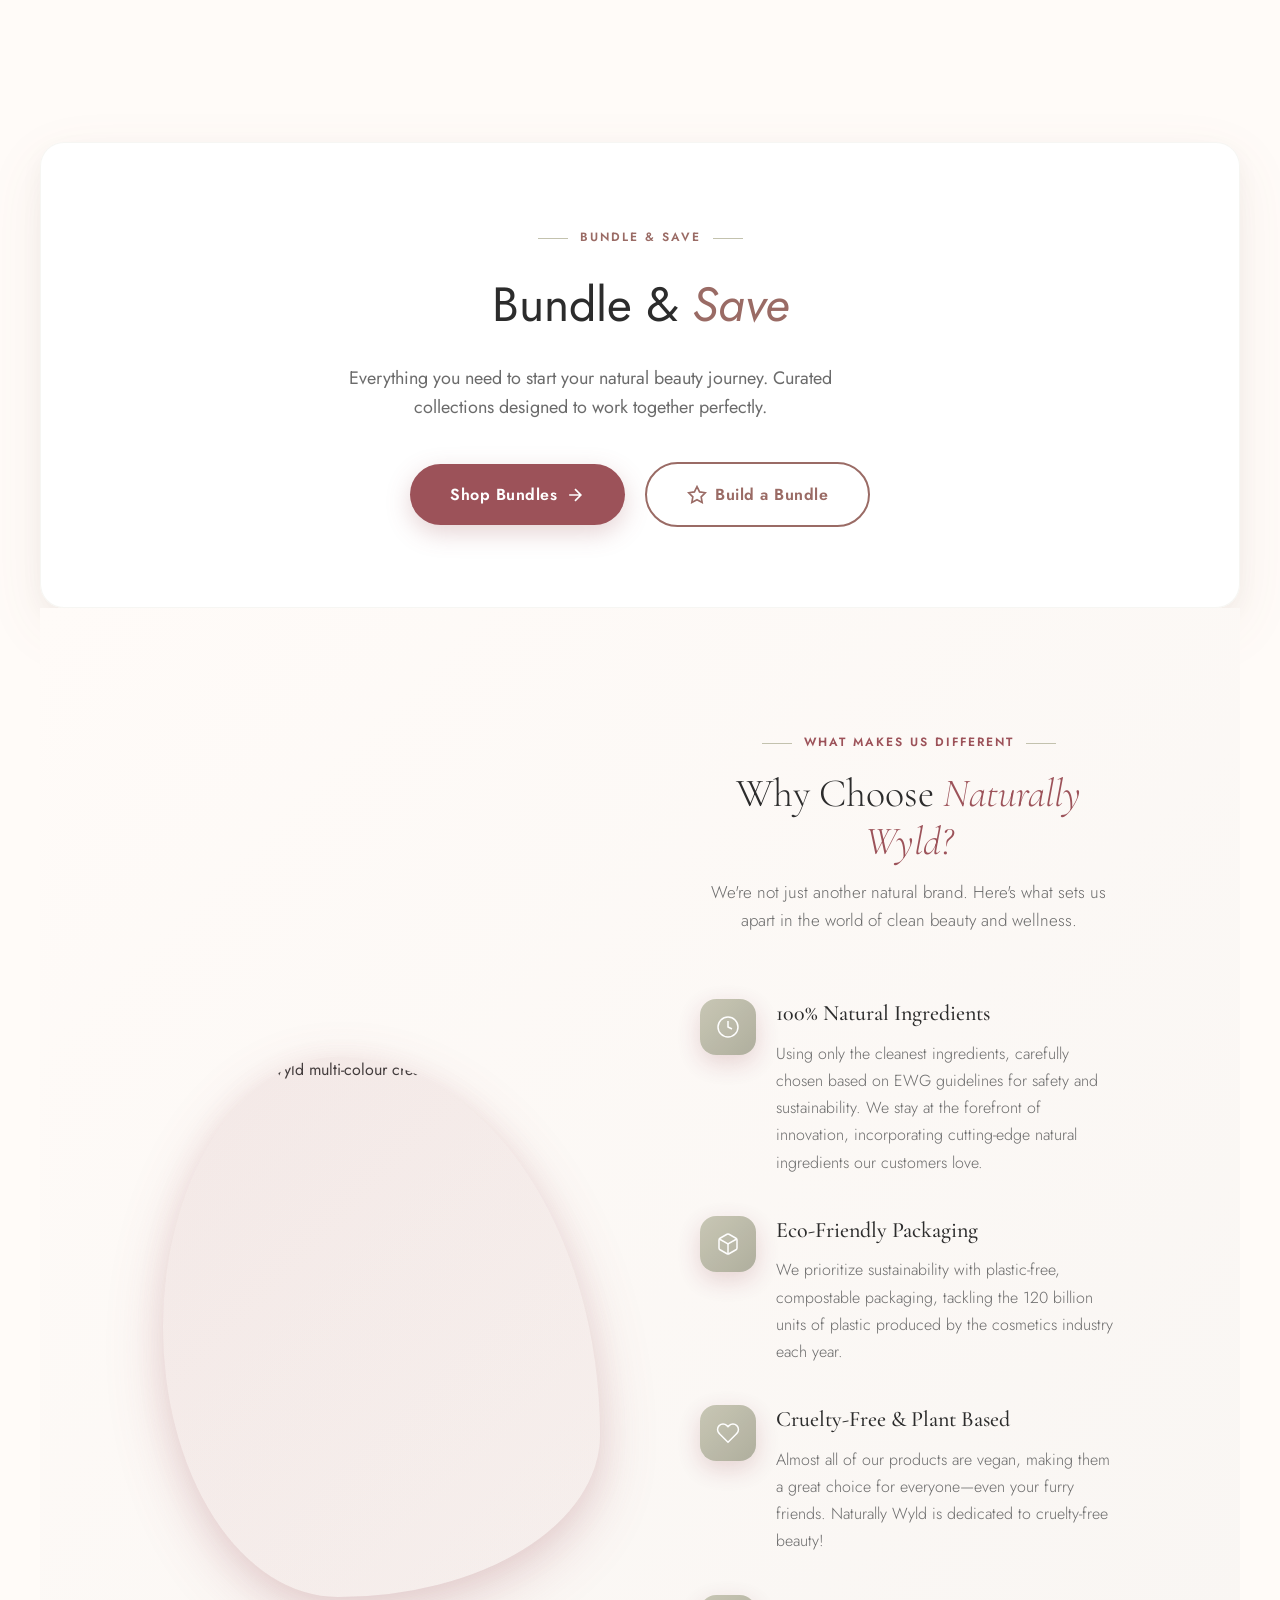
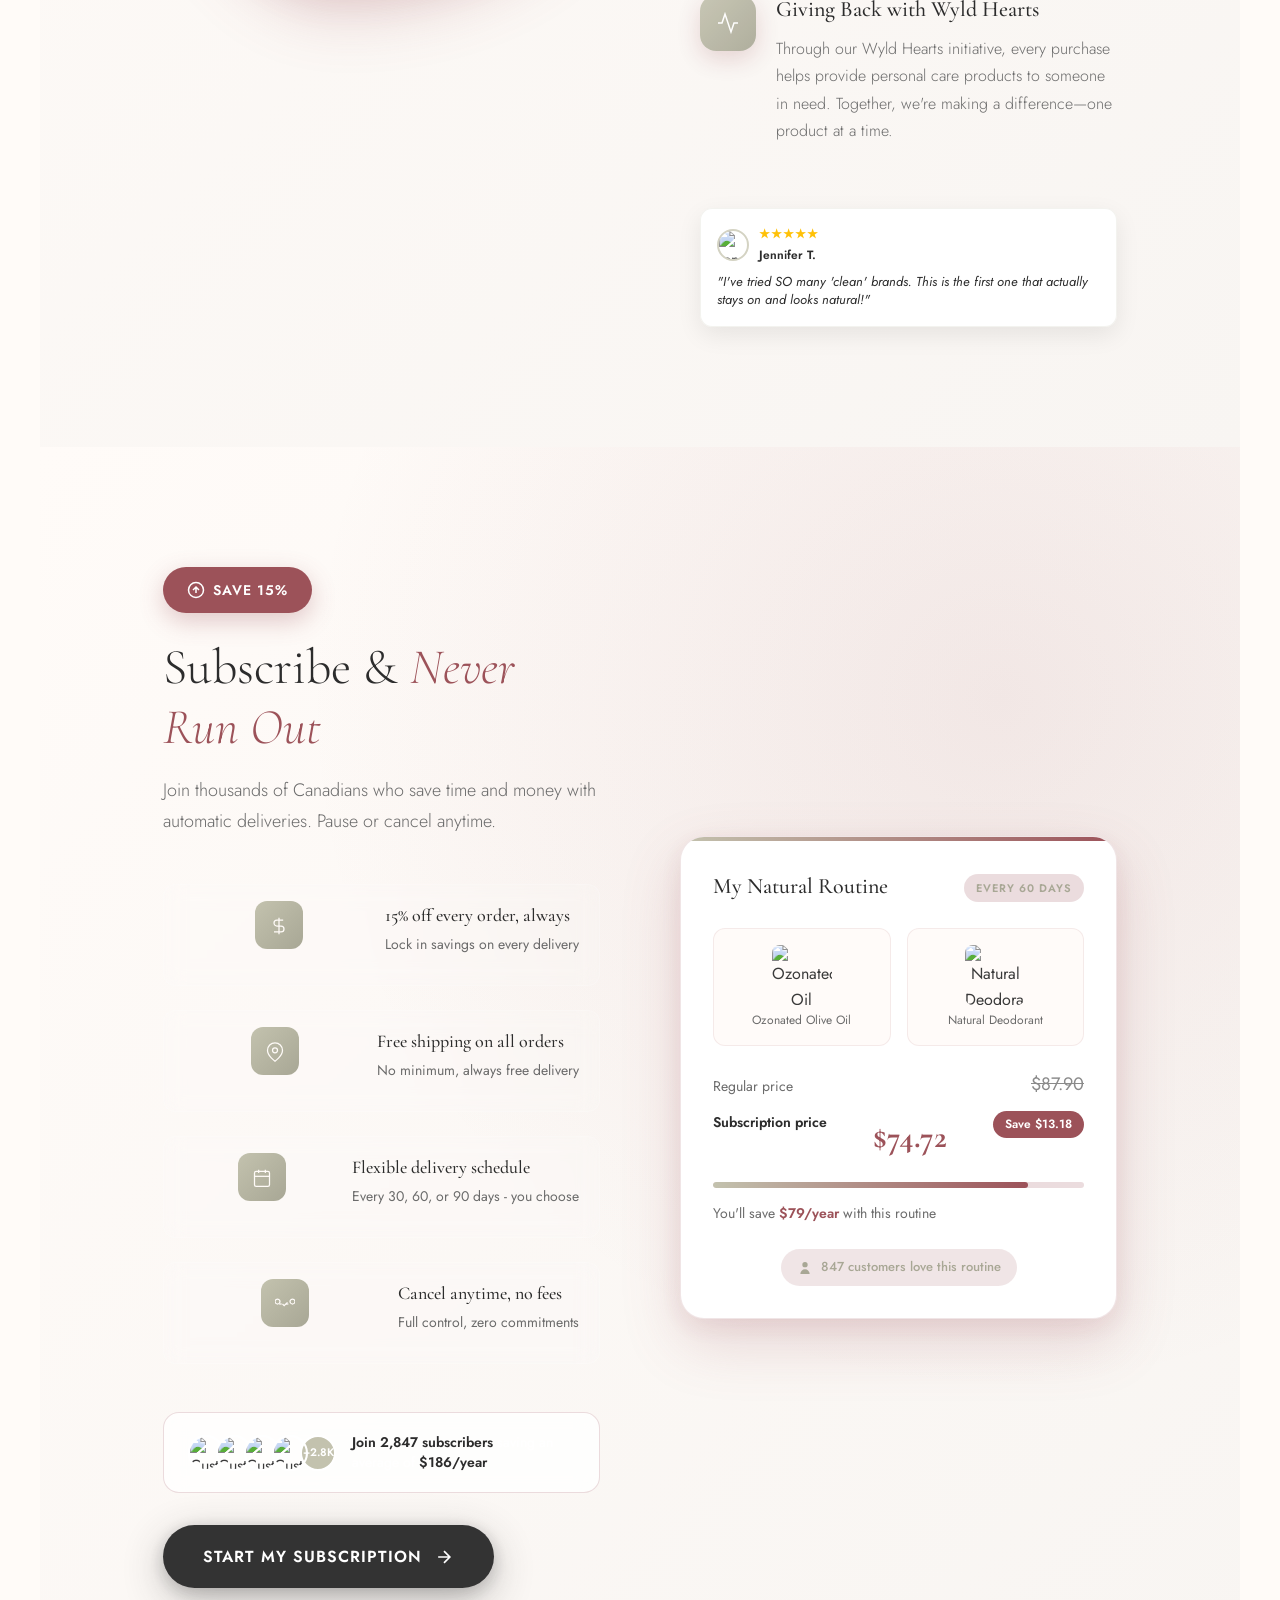
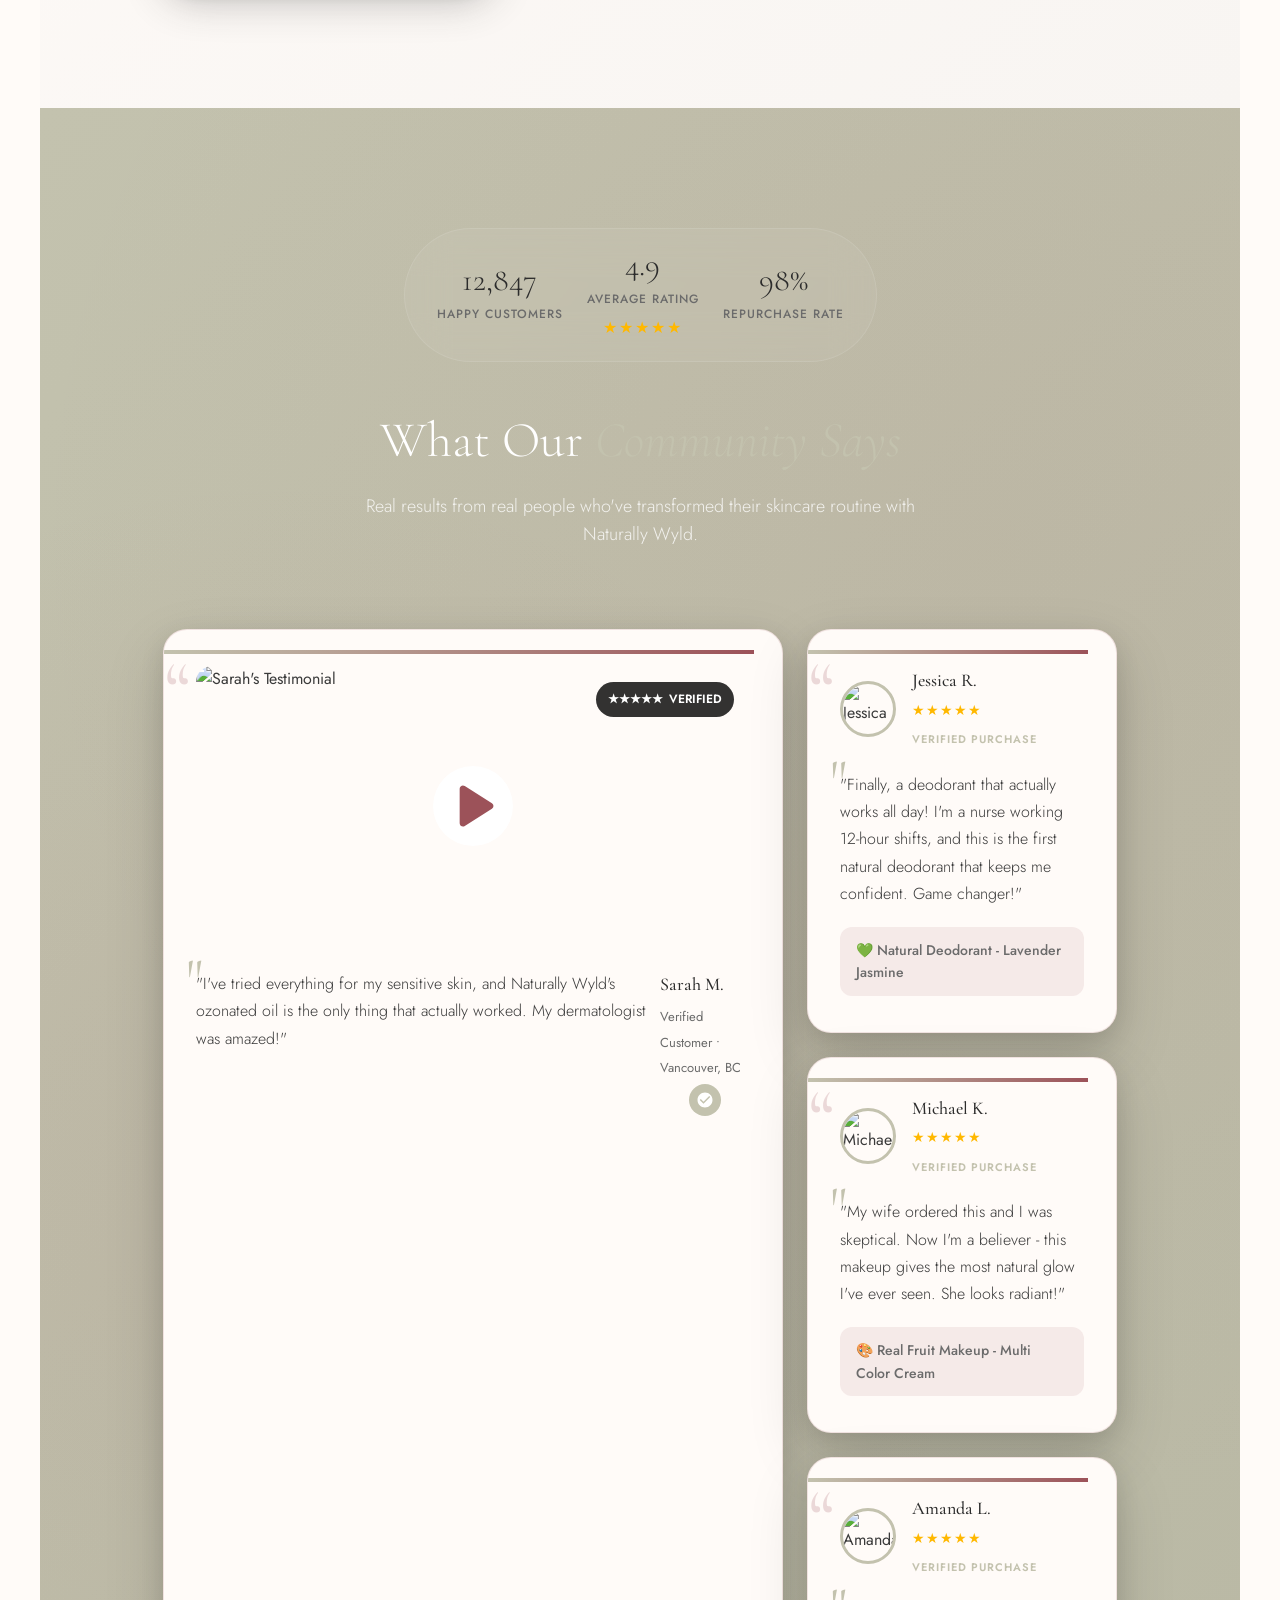
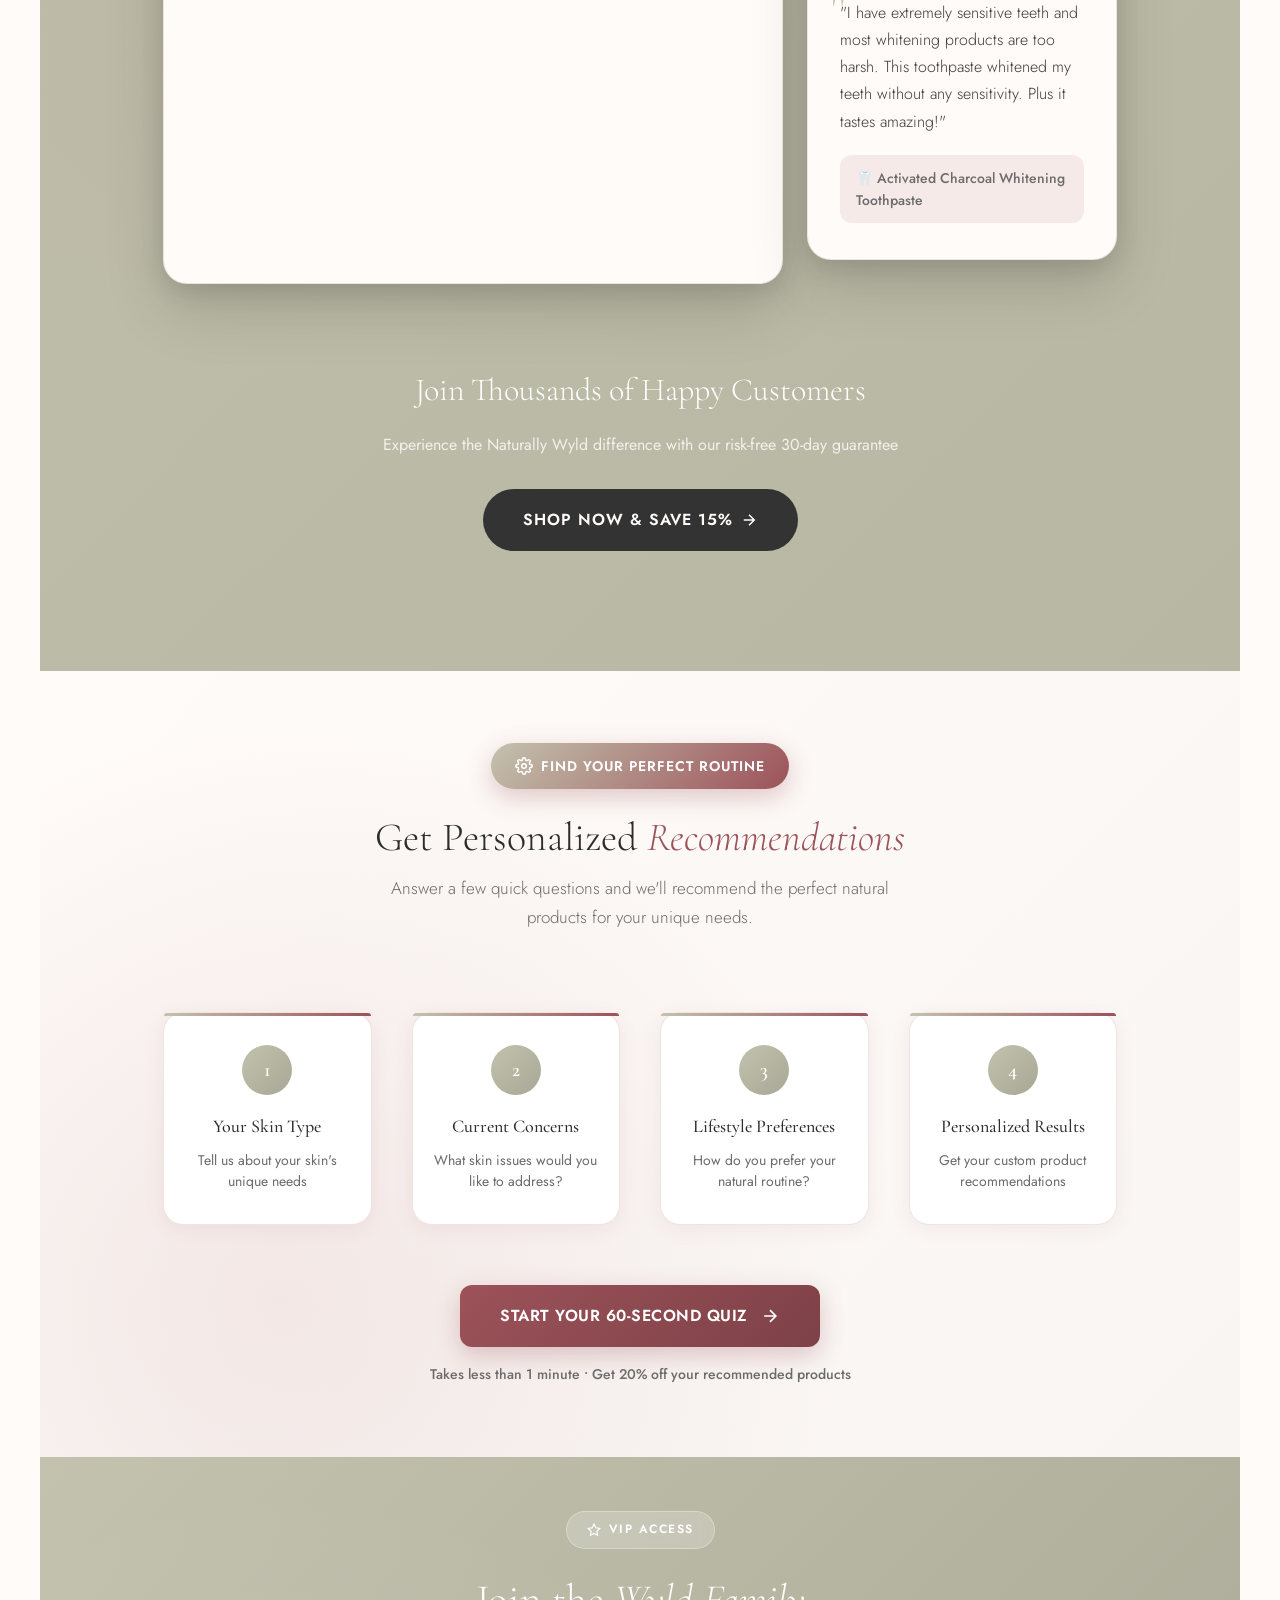
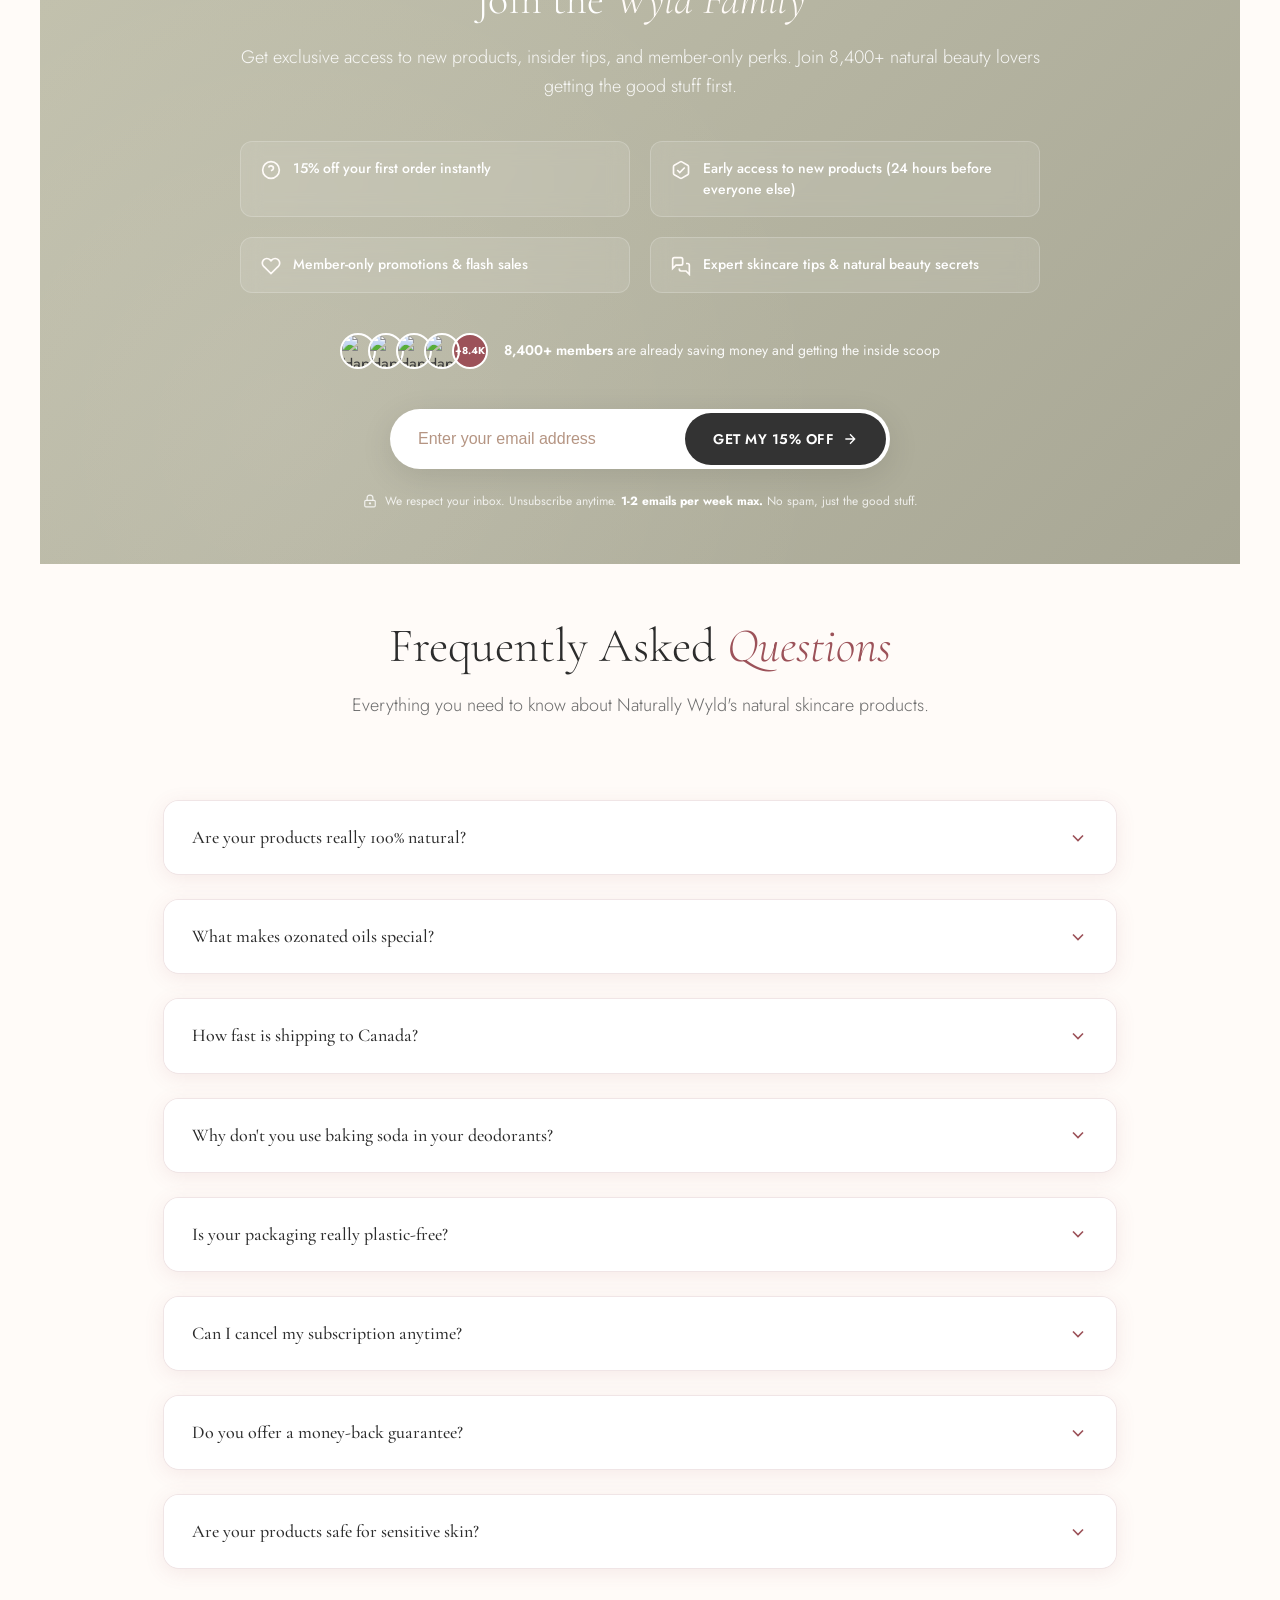
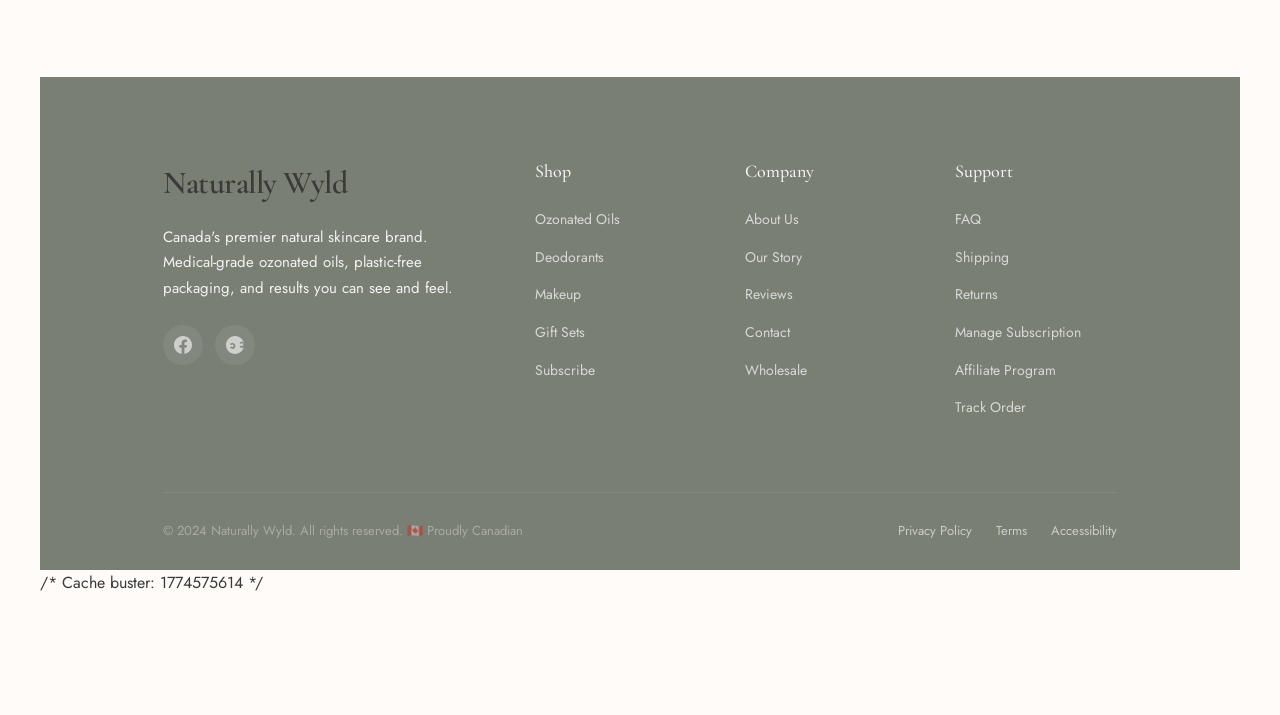
==== commit d051cbd1: "🎯 BIG CLEAN BUNDLE CARD: Elegant focused messaging design DEVON'S CLEAN BUNDLE REQUEST: ✅ Replaced h" ====
--- a/index.html
+++ b/index.html
@@ -2116,6 +2116,83 @@
             width: 100%;
         }
 
+        .clean-bundles-section {
+            background: var(--cream);
+            padding: 120px 40px;
+            position: relative;
+            width: 100%;
+        }
+
+        .clean-bundle-card {
+            max-width: 1200px;
+            margin: 0 auto;
+            background: rgba(255, 255, 255, 0.95);
+            border-radius: 24px;
+            padding: 80px 60px;
+            text-align: center;
+            position: relative;
+            border: 1px solid rgba(195, 194, 174, 0.15);
+            box-shadow: 
+                0 20px 60px rgba(149, 104, 79, 0.08),
+                0 8px 24px rgba(0, 0, 0, 0.04);
+        }
+
+        .clean-bundle-content {
+            max-width: 600px;
+            margin: 0 auto;
+        }
+
+        .clean-bundle-actions {
+            display: flex;
+            gap: 20px;
+            justify-content: center;
+            align-items: center;
+            flex-wrap: wrap;
+        }
+
+        .clean-shop-btn {
+            background: var(--terracotta);
+            color: white;
+            padding: 18px 40px;
+            border-radius: 50px;
+            text-decoration: none;
+            font-weight: 600;
+            font-size: 16px;
+            letter-spacing: 0.5px;
+            display: inline-flex;
+            align-items: center;
+            transition: all 0.3s ease;
+            box-shadow: 0 8px 24px rgba(156, 82, 89, 0.25);
+        }
+
+        .clean-shop-btn:hover {
+            background: #8A4B52;
+            transform: translateY(-2px);
+            box-shadow: 0 12px 32px rgba(156, 82, 89, 0.35);
+        }
+
+        .clean-build-btn {
+            background: transparent;
+            color: var(--brown);
+            padding: 18px 40px;
+            border: 2px solid var(--brown);
+            border-radius: 50px;
+            text-decoration: none;
+            font-weight: 600;
+            font-size: 16px;
+            letter-spacing: 0.5px;
+            display: inline-flex;
+            align-items: center;
+            transition: all 0.3s ease;
+        }
+
+        .clean-build-btn:hover {
+            background: var(--brown);
+            color: white;
+            transform: translateY(-2px);
+            box-shadow: 0 12px 32px rgba(154, 107, 101, 0.25);
+        }
+
         .bundles-inner {
             display: grid;
             grid-template-columns: 1fr 4fr;
@@ -2514,6 +2591,26 @@
 
             .bundles-section {
                 padding: 80px 20px;
+            }
+
+            .clean-bundles-section {
+                padding: 100px 30px;
+            }
+
+            .clean-bundle-card {
+                padding: 60px 40px;
+            }
+
+            .clean-bundle-actions {
+                flex-direction: column;
+                gap: 16px;
+            }
+
+            .clean-shop-btn,
+            .clean-build-btn {
+                width: 100%;
+                justify-content: center;
+                padding: 16px 32px;
             }
 
             .bundles-actions {
@@ -5817,107 +5914,24 @@
     </section>
 
     <!-- ====== BUNDLES SECTION - RMS BEAUTY STYLE ====== -->
-    <section class="bundles-section">
-        <div class="bundles-inner">
-            <!-- Left Hero Section -->
-            <div class="bundles-hero">
-                <div class="bundles-hero-content">
-                    <div class="section-tag" style="color: #9A6B65; margin-bottom: 16px;">Bundle & Save</div>
-                    <h2>Bundle & <em>Save</em></h2>
-                    <p style="font-size: 15px; color: rgba(44, 44, 44, 0.7); line-height: 1.5; max-width: 300px; margin: 0 auto 28px;">Everything you need to start your natural beauty journey</p>
-                    <div class="bundles-actions">
-                        <a href="#bundles-grid" class="bundles-shop-btn">
-                            Shop Bundles
-                            <svg viewBox="0 0 24 24" fill="none" stroke="currentColor" stroke-width="2"><path d="M5 12h14M12 5l7 7-7 7"/></svg>
-                        </a>
-                        <a href="#bundle-builder" class="bundle-builder-btn">
-                            <svg viewBox="0 0 24 24" fill="none" stroke="currentColor" stroke-width="2"><path d="M12 2l3.09 6.26L22 9.27l-5 4.87 1.18 6.88L12 17.77l-6.18 3.25L7 14.14 2 9.27l6.91-1.01L12 2z"/></svg>
-                            Build a Bundle
-                        </a>
-                    </div>
-                </div>
-            </div>
-
-            <!-- Right Product Grid -->
-            <div class="bundles-content">
-                <div class="bundle-cards">
-                    <!-- Bundle 1 -->
-                    <div class="bundle-card">
-                        <div class="bundle-badge bestseller">Best Seller</div>
-                        <img src="https://cdn.shopify.com/s/files/1/0640/4977/4849/files/Multi_colour_cream_bundle_sharpened.jpg?v=1756846735" alt="Natural Beauty Starter Kit" class="bundle-image">
-                        <div class="bundle-info">
-                            <div class="bundle-name">Natural Beauty Starter Kit</div>
-                            <div class="bundle-rating">
-                                <span class="bundle-stars">★★★★★</span>
-                                <span class="bundle-reviews">287 reviews</span>
-                            </div>
-                            <div class="bundle-price">
-                                <span class="bundle-current-price">$65.00</span>
-                                <span class="bundle-original-price">$85.00</span>
-                            </div>
-                            <button class="bundle-btn">Shop Now</button>
-                        </div>
-                    </div>
-
-                    <!-- Bundle 2 -->
-                    <div class="bundle-card">
-                        <div class="bundle-badge subscribe">Subscribe & Save</div>
-                        <img src="https://cdn.shopify.com/s/files/1/0640/4977/4849/files/compressed_deodorants_image.png?v=1750293854" alt="Essential Deodorant Kit" class="bundle-image">
-                        <div class="bundle-info">
-                            <div class="bundle-name">Essential Deodorant Kit</div>
-                            <div class="bundle-rating">
-                                <span class="bundle-stars">★★★★★</span>
-                                <span class="bundle-reviews">412 reviews</span>
-                            </div>
-                            <div class="bundle-price">
-                                <span class="bundle-current-price">$58.00</span>
-                                <span class="bundle-original-price">$75.00</span>
-                            </div>
-                            <button class="bundle-btn">Shop Now</button>
-                        </div>
-                    </div>
-
-                    <!-- Bundle 3 -->
-                    <div class="bundle-card">
-                        <div class="bundle-badge new">New</div>
-                        <img src="https://cdn.shopify.com/s/files/1/0640/4977/4849/files/optimized-lavender-jasmine-deodorant.webp?v=1750293861" alt="Complete Skincare Kit" class="bundle-image">
-                        <div class="bundle-info">
-                            <div class="bundle-name">Complete Skincare Kit</div>
-                            <div class="bundle-rating">
-                                <span class="bundle-stars">★★★★★</span>
-                                <span class="bundle-reviews">156 reviews</span>
-                            </div>
-                            <div class="bundle-price">
-                                <span class="bundle-current-price">$89.00</span>
-                                <span class="bundle-original-price">$115.00</span>
-                            </div>
-                            <button class="bundle-btn">Shop Now</button>
-                        </div>
-                    </div>
-
-                    <!-- Bundle 4 -->
-                    <div class="bundle-card">
-                        <div class="bundle-badge limited">Limited Edition</div>
-                        <img src="https://cdn.shopify.com/s/files/1/0640/4977/4849/products/Organic_Ozonated_Olive_Oil_Natural_Skincare_Canada.webp" alt="Premium Ozonated Oil Bundle" class="bundle-image">
-                        <div class="bundle-info">
-                            <div class="bundle-name">Premium Oil Collection</div>
-                            <div class="bundle-rating">
-                                <span class="bundle-stars">★★★★★</span>
-                                <span class="bundle-reviews">203 reviews</span>
-                            </div>
-                            <div class="bundle-price">
-                                <span class="bundle-current-price">$95.00</span>
-                                <span class="bundle-original-price">$125.00</span>
-                            </div>
-                            <button class="bundle-btn">Shop Now</button>
-                        </div>
-                    </div>
-
-                    <!-- Back to 4 bundles as requested -->
+    <section class="clean-bundles-section">
+        <div class="clean-bundle-card">
+            <div class="clean-bundle-content">
+                <div class="section-tag" style="color: #9A6B65; margin-bottom: 20px; text-transform: uppercase; font-weight: 600; letter-spacing: 2px;">Bundle & Save</div>
+                <h2 style="font-size: 48px; font-weight: 400; margin: 0 0 20px; color: #2C2C2C;">Bundle & <em style="color: #9A6B65;">Save</em></h2>
+                <p style="font-size: 18px; color: rgba(44, 44, 44, 0.7); line-height: 1.6; margin: 0 0 40px; max-width: 500px;">Everything you need to start your natural beauty journey. Curated collections designed to work together perfectly.</p>
+                <div class="clean-bundle-actions">
+                    <a href="#bundles-grid" class="clean-shop-btn">
+                        Shop Bundles
+                        <svg viewBox="0 0 24 24" fill="none" stroke="currentColor" stroke-width="2" style="width: 20px; height: 20px; margin-left: 8px;"><path d="M5 12h14M12 5l7 7-7 7"/></svg>
+                    </a>
+                    <a href="#bundle-builder" class="clean-build-btn">
+                        <svg viewBox="0 0 24 24" fill="none" stroke="currentColor" stroke-width="2" style="width: 20px; height: 20px; margin-right: 8px;"><path d="M12 2l3.09 6.26L22 9.27l-5 4.87 1.18 6.88L12 17.77l-6.18 3.25L7 14.14 2 9.27l6.91-1.01L12 2z"/></svg>
+                        Build a Bundle
+                    </a>
                 </div>
             </div>
         </div>
-    </section>
 
     <!-- ====== WHY CHOOSE NATURALLY WYLD SECTION ====== -->
     <section class="why-choose-section">
@@ -6885,3 +6899,5 @@
 <!-- SWAPPED LAYOUT: Hero moved to right side: 20260329192954 -->
 
 <!-- FIXED BUNDLES SECTION: Only products swapped, bundles back to normal: 20260329193249 -->
+
+<!-- BIG CLEAN BUNDLE CARD: Elegant focused messaging: 20260329193816 -->
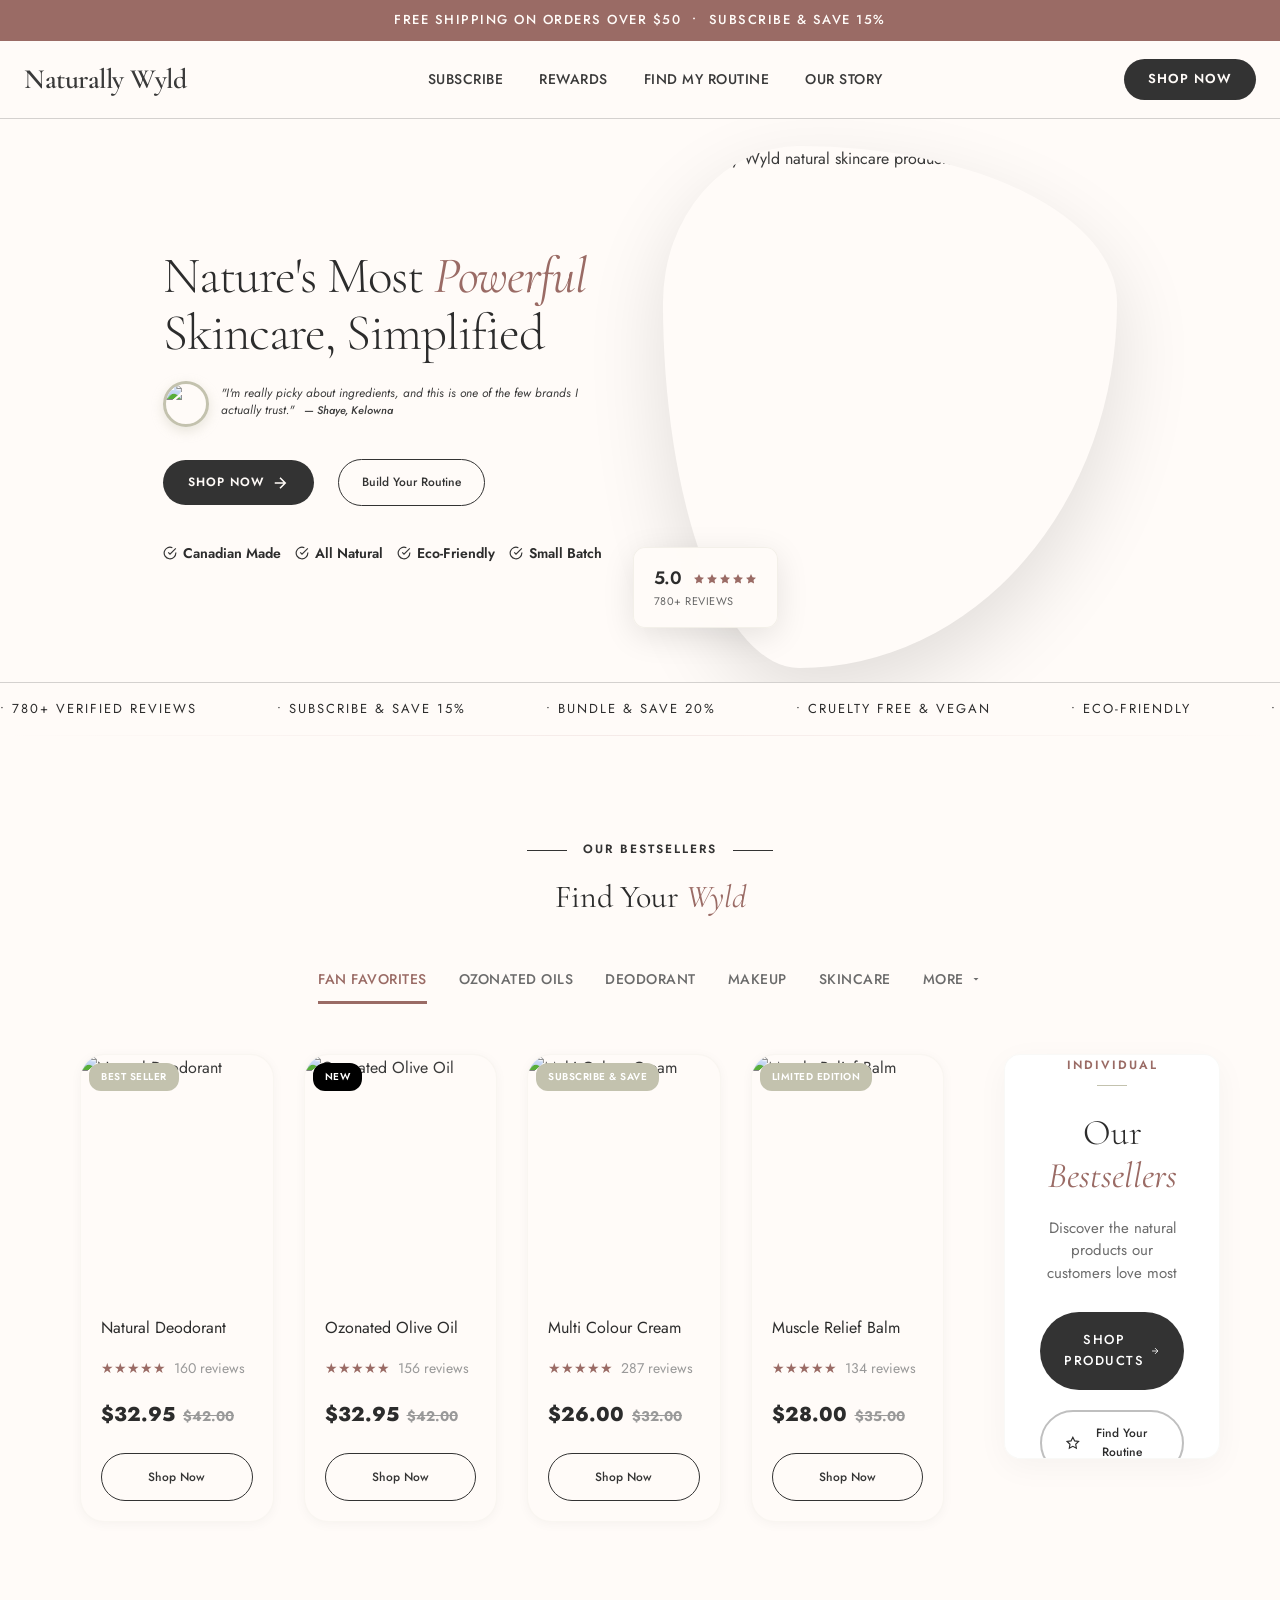
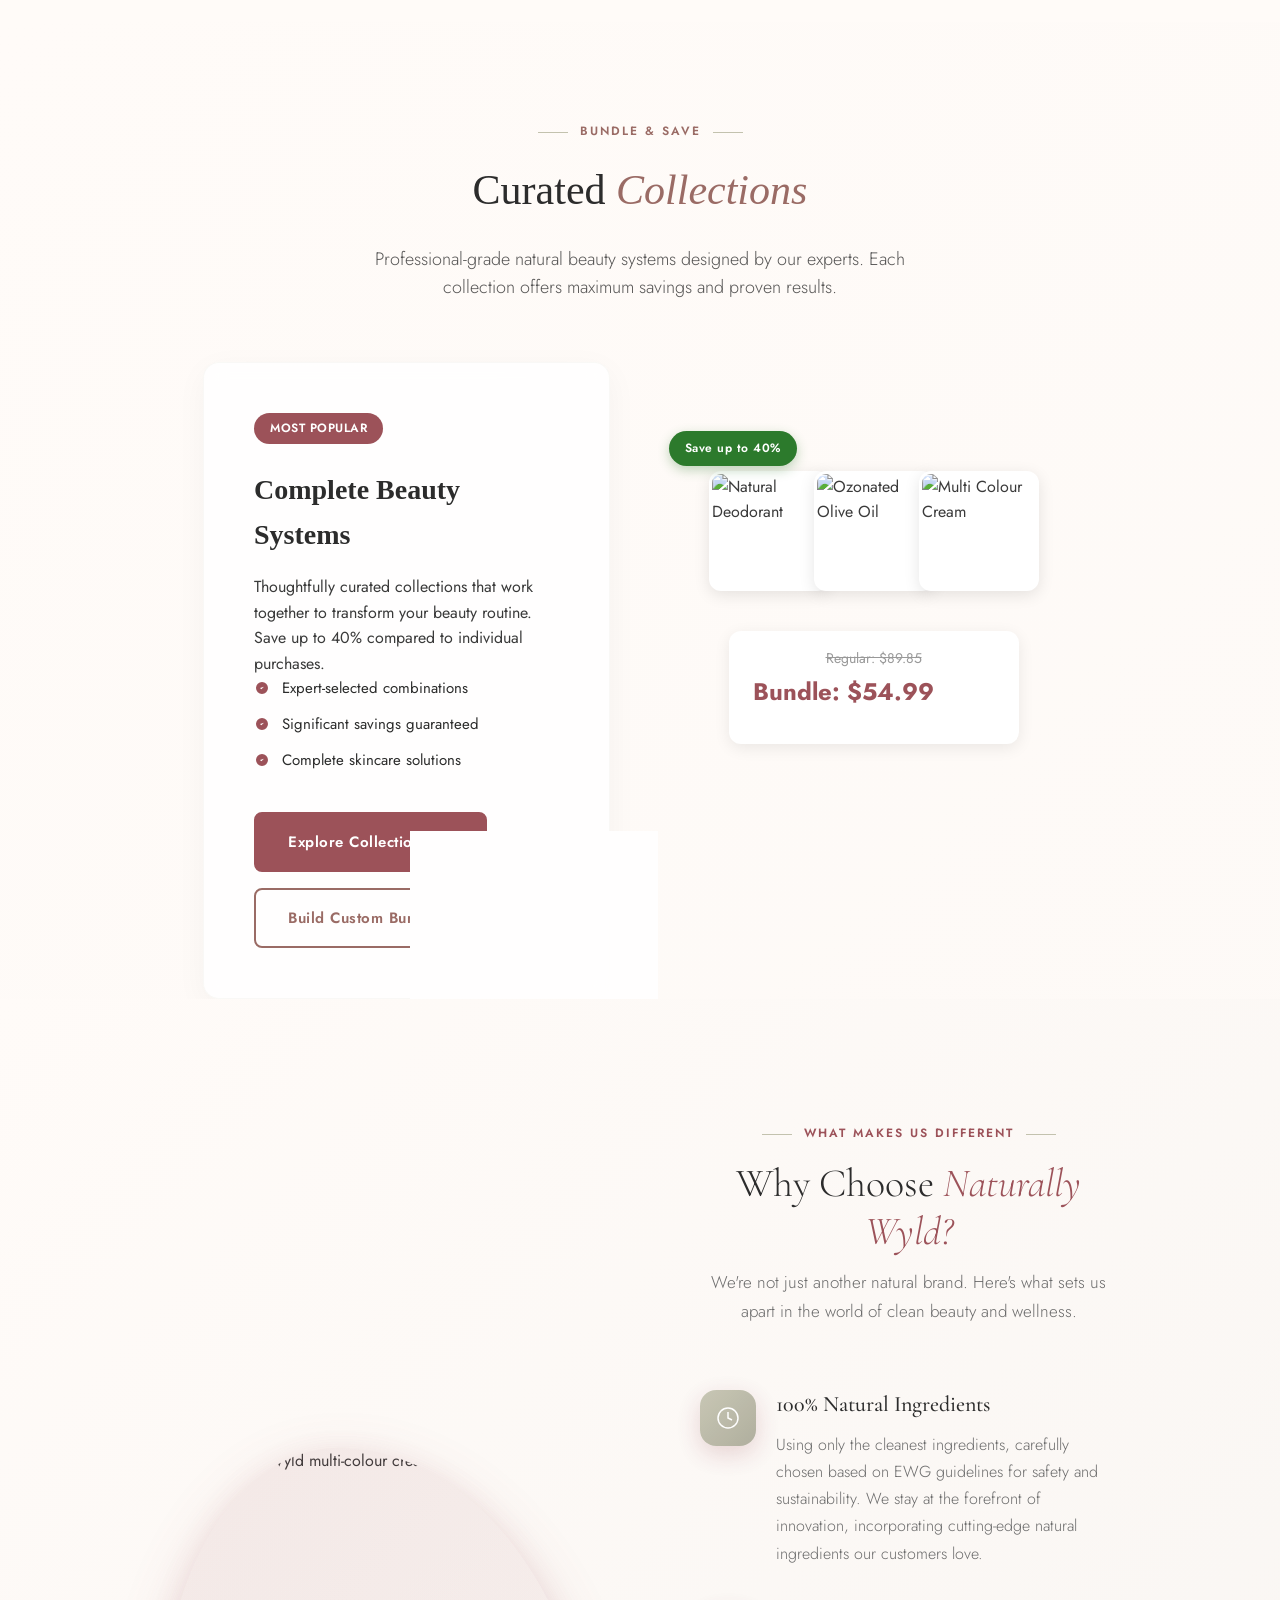
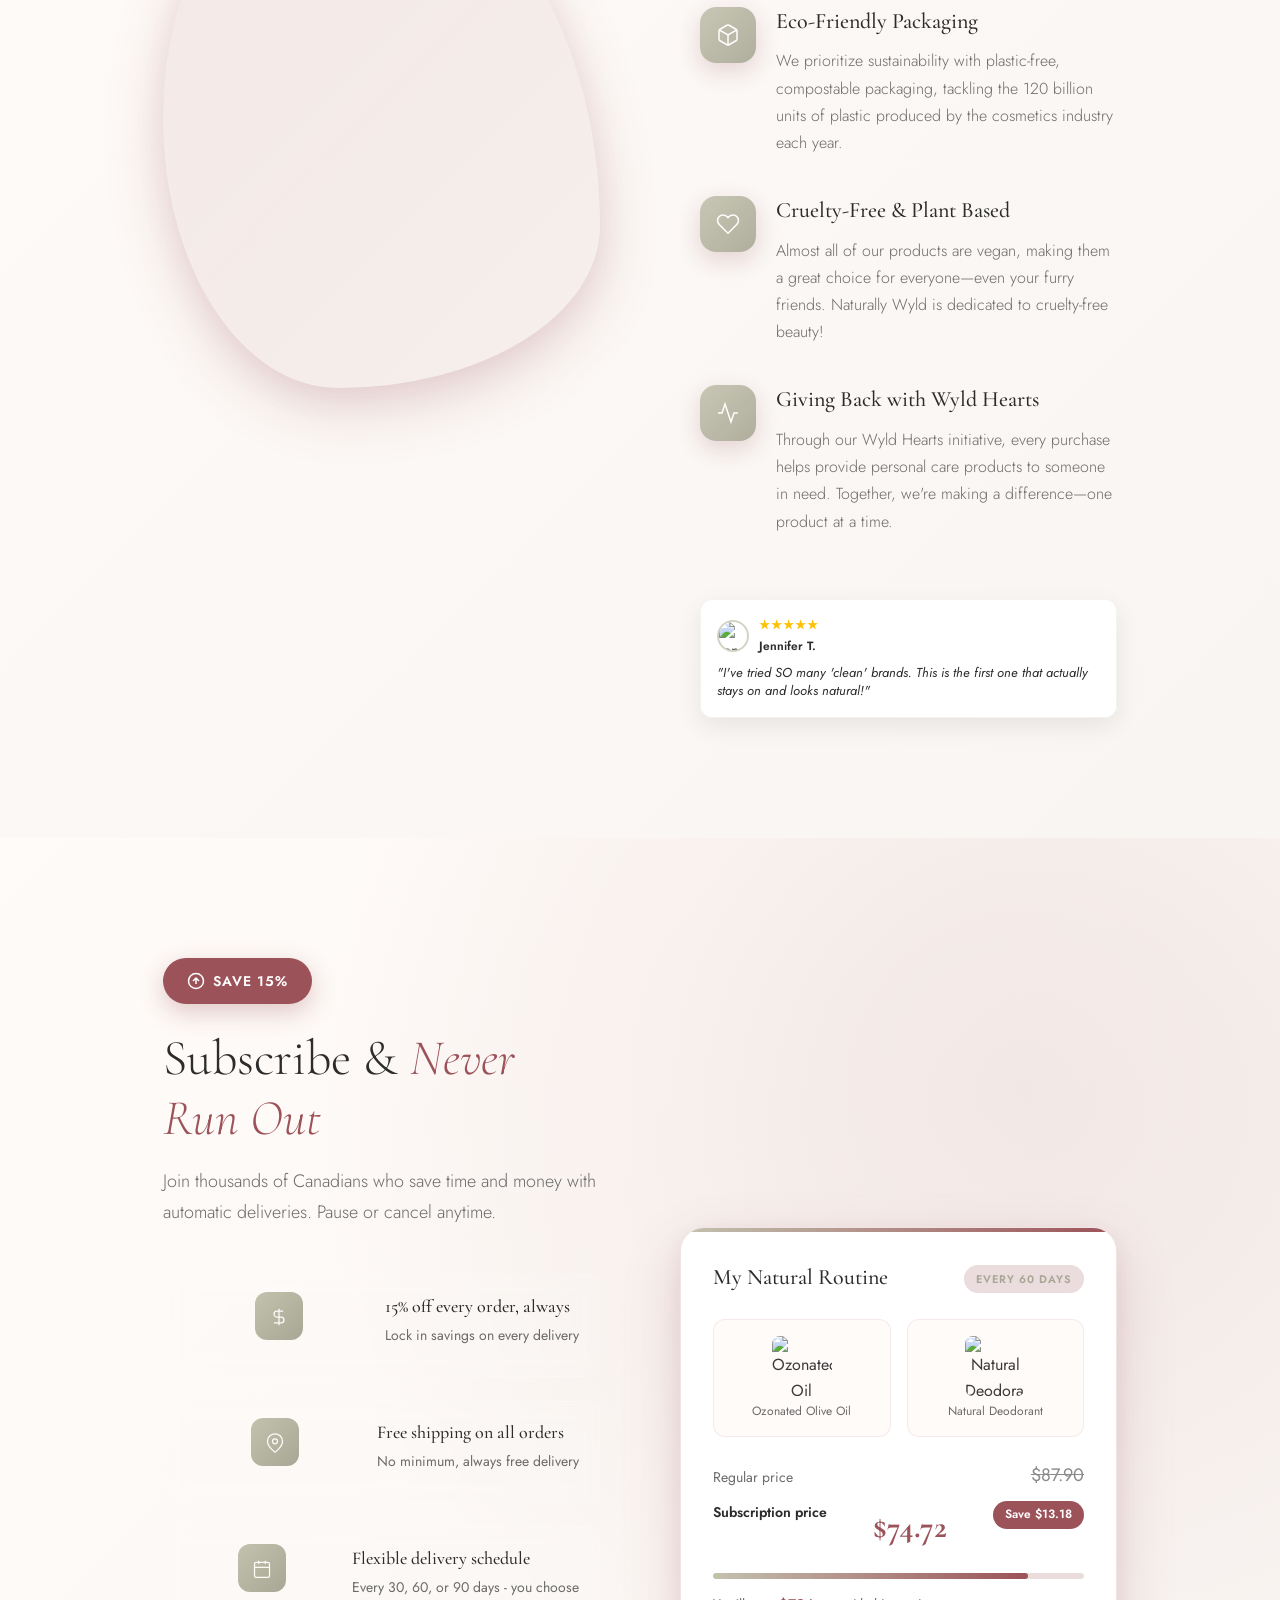
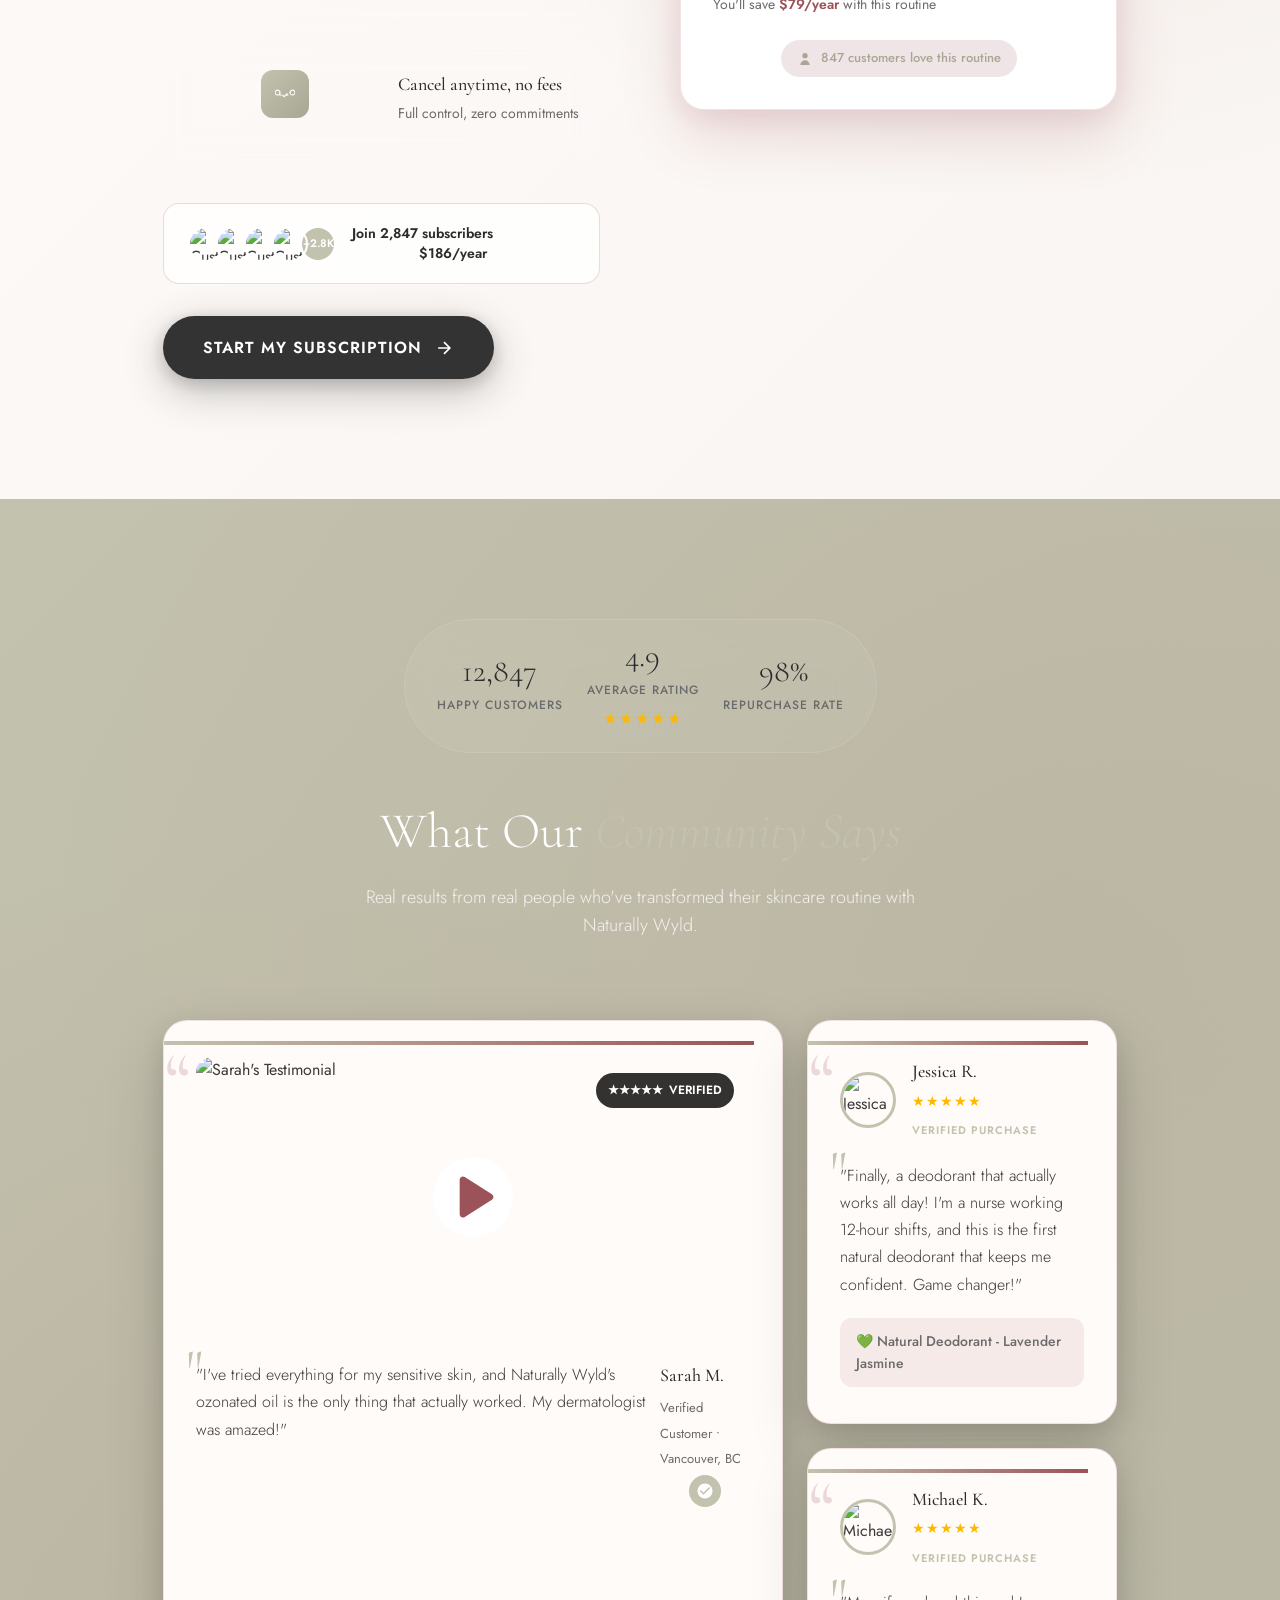
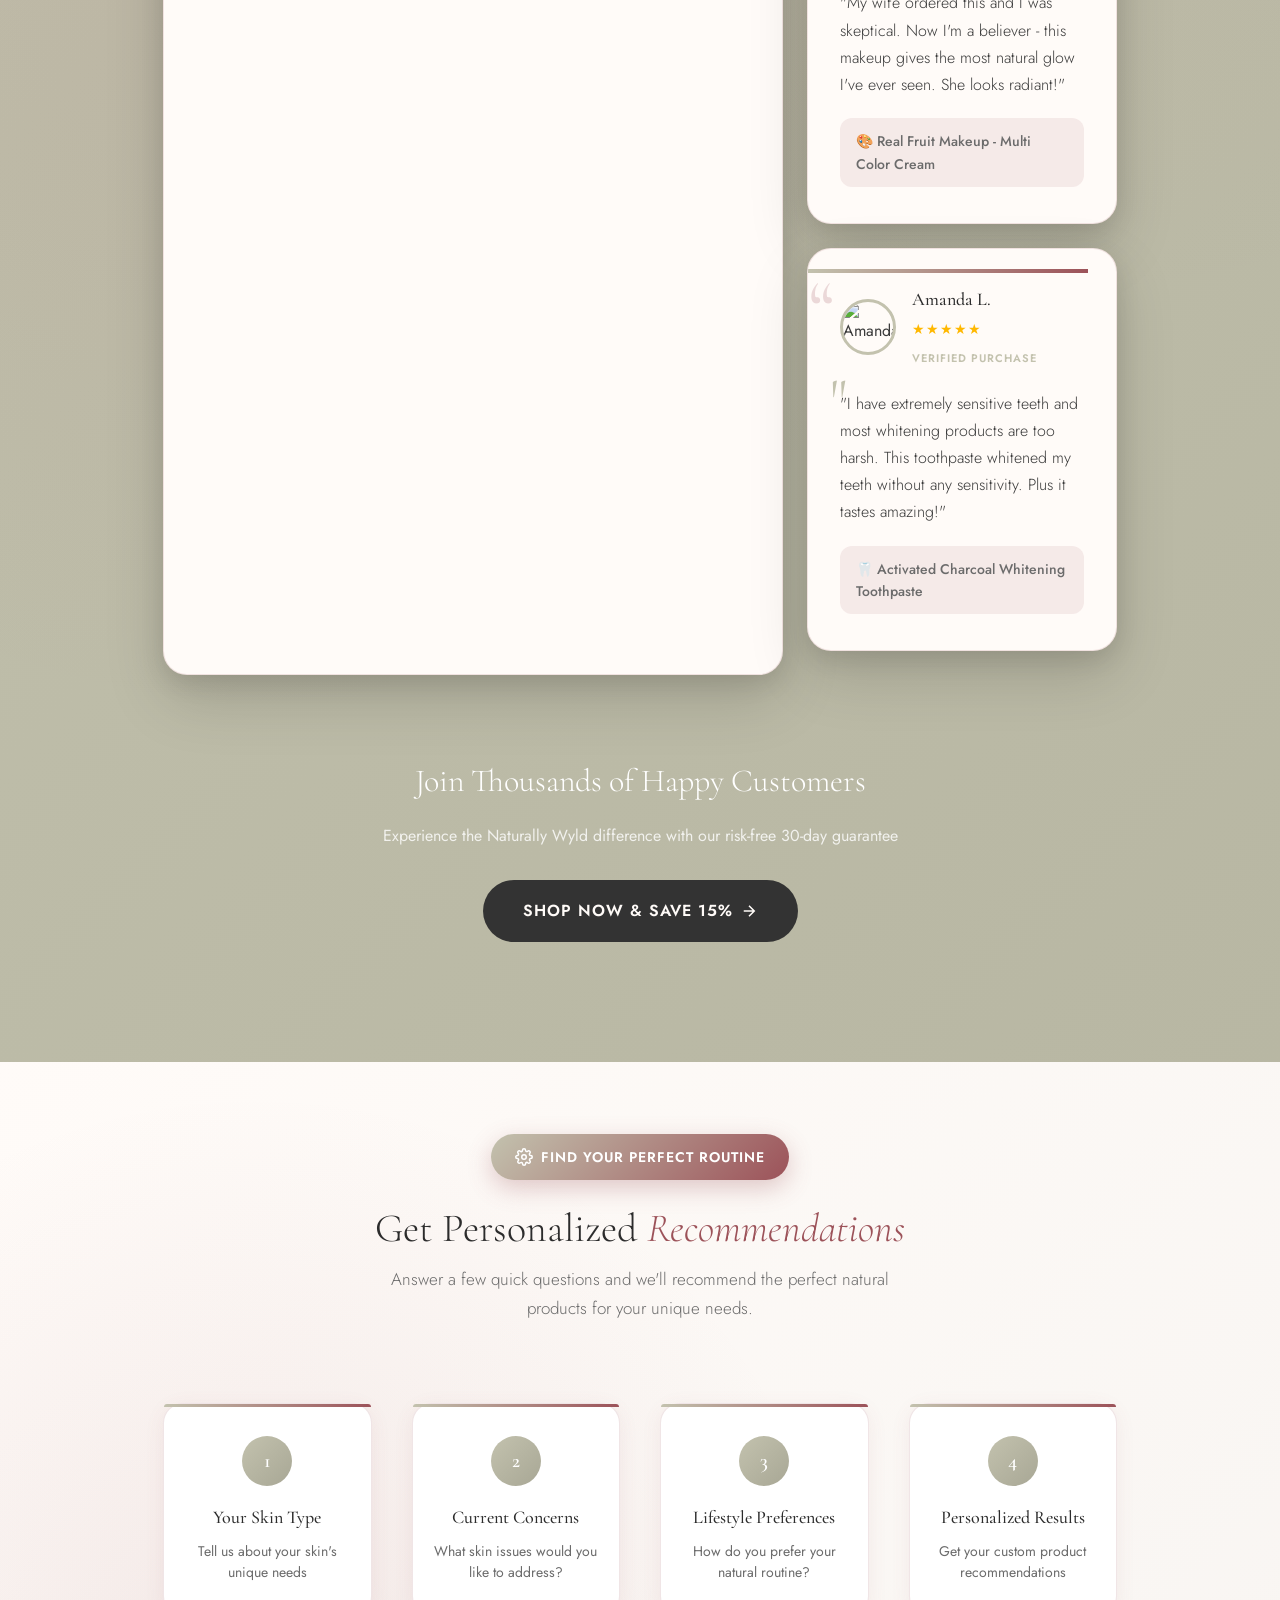
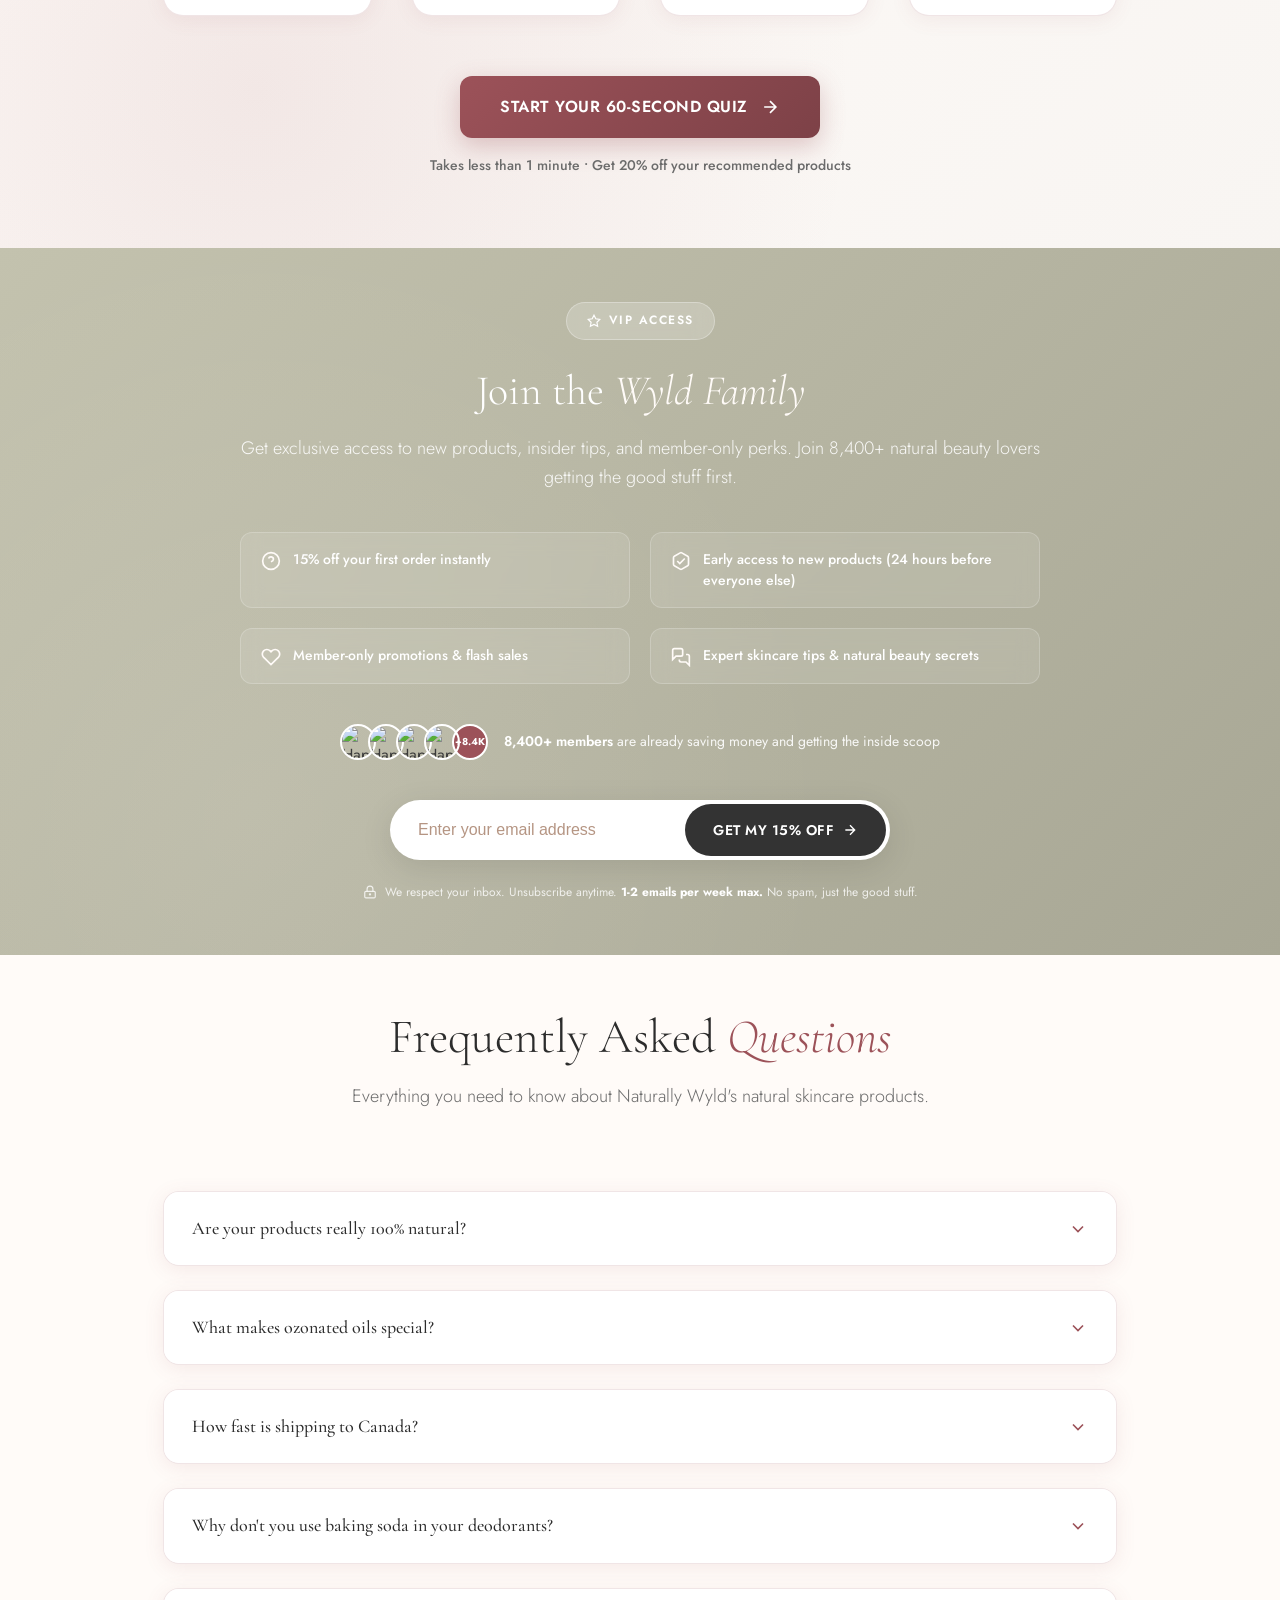
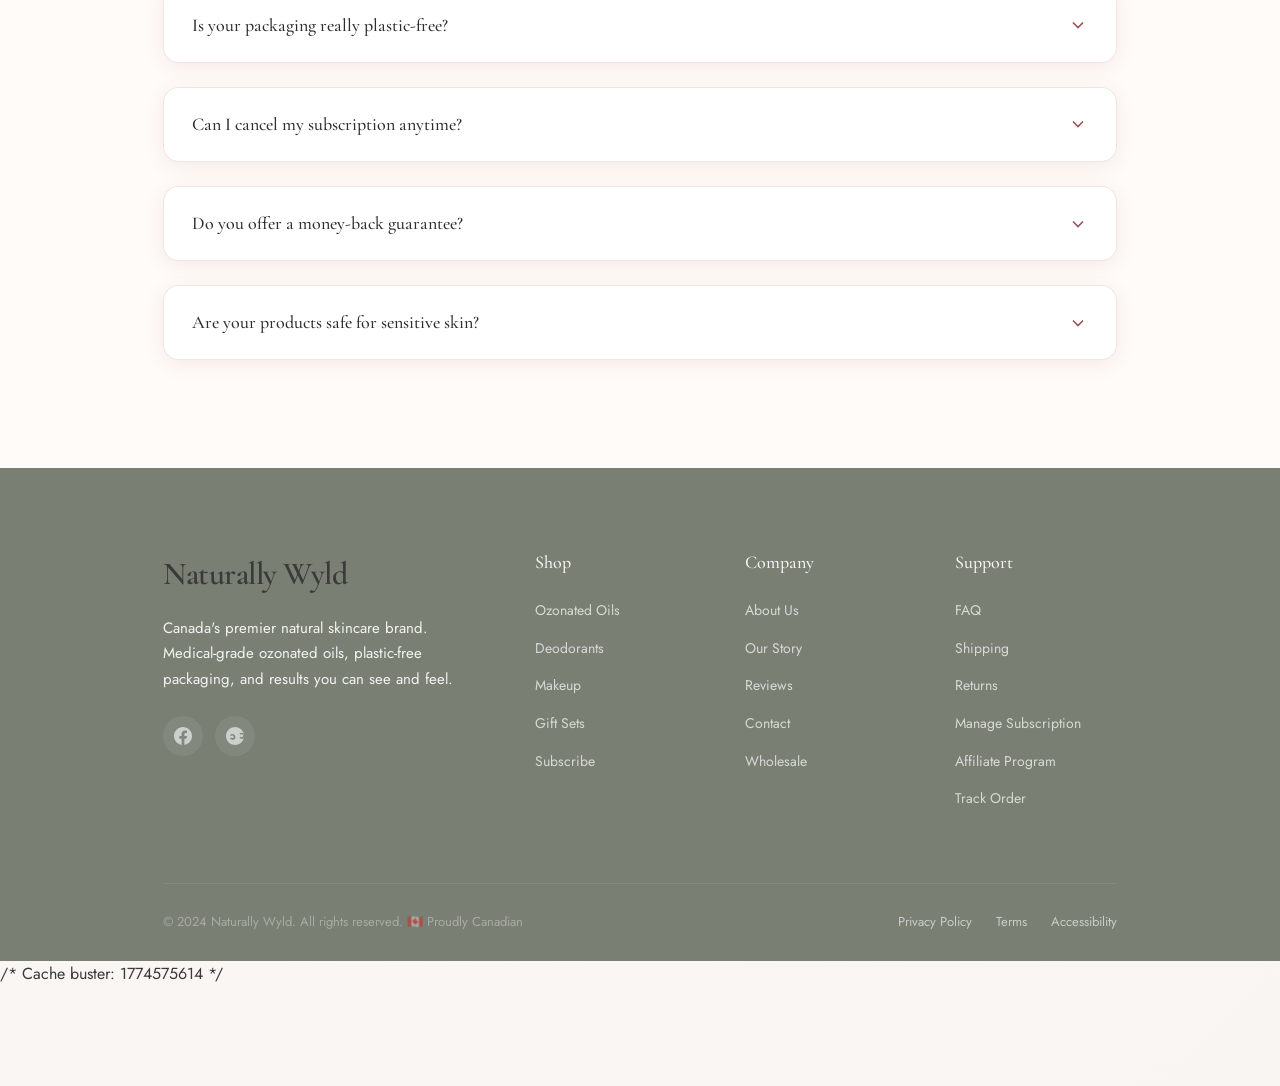
==== commit a61d2b51: "🏆 PROFESSIONAL MILLION-DOLLAR DESIGN: Clean beauty brand matching theme DEVON'S PROFESSIONAL UPGRADE" ====
--- a/index.html
+++ b/index.html
@@ -2116,81 +2116,248 @@
             width: 100%;
         }
 
-        .clean-bundles-section {
-            background: var(--cream);
-            padding: 120px 40px;
+        .professional-bundles-section {
+            background: linear-gradient(135deg, #FFFBF8 0%, #F8F5F2 100%);
+            padding: 100px 0;
             position: relative;
-            width: 100%;
-        }
-
-        .clean-bundle-card {
+        }
+
+        .bundles-header {
+            text-align: center;
+            margin-bottom: 60px;
+        }
+
+        .bundles-header .section-tag {
+            color: var(--brown);
+            font-size: 12px;
+            font-weight: 600;
+            letter-spacing: 2px;
+            text-transform: uppercase;
+            margin-bottom: 16px;
+            display: block;
+        }
+
+        .bundles-header h2 {
+            font-size: 42px;
+            font-weight: 400;
+            color: #2C2C2C;
+            margin: 0 0 20px;
+            font-family: 'Playfair Display', serif;
+        }
+
+        .bundles-header h2 em {
+            color: var(--brown);
+            font-style: italic;
+        }
+
+        .bundles-subtitle {
+            font-size: 18px;
+            color: rgba(44, 44, 44, 0.7);
+            line-height: 1.6;
+            max-width: 600px;
+            margin: 0 auto;
+        }
+
+        .bundles-showcase {
+            display: grid;
+            grid-template-columns: 1fr 1fr;
+            gap: 60px;
+            align-items: center;
             max-width: 1200px;
             margin: 0 auto;
-            background: rgba(255, 255, 255, 0.95);
-            border-radius: 24px;
-            padding: 80px 60px;
-            text-align: center;
-            position: relative;
-            border: 1px solid rgba(195, 194, 174, 0.15);
-            box-shadow: 
-                0 20px 60px rgba(149, 104, 79, 0.08),
-                0 8px 24px rgba(0, 0, 0, 0.04);
-        }
-
-        .clean-bundle-content {
-            max-width: 600px;
-            margin: 0 auto;
-        }
-
-        .clean-bundle-actions {
-            display: flex;
-            gap: 20px;
-            justify-content: center;
-            align-items: center;
-            flex-wrap: wrap;
-        }
-
-        .clean-shop-btn {
+            padding: 0 40px;
+        }
+
+        .bundle-feature-card {
+            background: rgba(255, 255, 255, 0.8);
+            border-radius: 16px;
+            padding: 50px;
+            border: 1px solid rgba(195, 194, 174, 0.1);
+            box-shadow: 0 8px 32px rgba(0, 0, 0, 0.04);
+            backdrop-filter: blur(10px);
+        }
+
+        .feature-badge {
             background: var(--terracotta);
             color: white;
-            padding: 18px 40px;
-            border-radius: 50px;
+            padding: 6px 16px;
+            border-radius: 20px;
+            font-size: 12px;
+            font-weight: 600;
+            letter-spacing: 0.5px;
+            text-transform: uppercase;
+            display: inline-block;
+            margin-bottom: 24px;
+        }
+
+        .bundle-feature-card h3 {
+            font-size: 28px;
+            font-weight: 600;
+            color: #2C2C2C;
+            margin: 0 0 16px;
+            font-family: 'Playfair Display', serif;
+        }
+
+        .bundle-feature-card > p {
+            font-size: 16px;
+            color: rgba(44, 44, 44, 0.7);
+            line-height: 1.6;
+            margin-bottom: 30px;
+        }
+
+        .bundle-benefits {
+            margin-bottom: 40px;
+        }
+
+        .benefit {
+            display: flex;
+            align-items: center;
+            gap: 12px;
+            font-size: 15px;
+            color: #2C2C2C;
+            margin-bottom: 12px;
+        }
+
+        .benefit svg {
+            color: var(--terracotta);
+            flex-shrink: 0;
+        }
+
+        .bundle-actions {
+            display: flex;
+            gap: 16px;
+            flex-wrap: wrap;
+        }
+
+        .primary-bundle-btn {
+            background: var(--terracotta);
+            color: white;
+            padding: 16px 32px;
+            border-radius: 8px;
             text-decoration: none;
             font-weight: 600;
-            font-size: 16px;
+            font-size: 15px;
             letter-spacing: 0.5px;
             display: inline-flex;
             align-items: center;
+            gap: 8px;
             transition: all 0.3s ease;
+            border: 2px solid var(--terracotta);
+        }
+
+        .primary-bundle-btn:hover {
+            background: #8A4B52;
+            border-color: #8A4B52;
+            transform: translateY(-1px);
             box-shadow: 0 8px 24px rgba(156, 82, 89, 0.25);
         }
 
-        .clean-shop-btn:hover {
-            background: #8A4B52;
-            transform: translateY(-2px);
-            box-shadow: 0 12px 32px rgba(156, 82, 89, 0.35);
-        }
-
-        .clean-build-btn {
+        .primary-bundle-btn svg {
+            width: 16px;
+            height: 16px;
+        }
+
+        .secondary-bundle-btn {
             background: transparent;
             color: var(--brown);
-            padding: 18px 40px;
+            padding: 16px 32px;
             border: 2px solid var(--brown);
-            border-radius: 50px;
+            border-radius: 8px;
             text-decoration: none;
             font-weight: 600;
-            font-size: 16px;
+            font-size: 15px;
             letter-spacing: 0.5px;
-            display: inline-flex;
-            align-items: center;
             transition: all 0.3s ease;
         }
 
-        .clean-build-btn:hover {
+        .secondary-bundle-btn:hover {
             background: var(--brown);
             color: white;
-            transform: translateY(-2px);
-            box-shadow: 0 12px 32px rgba(154, 107, 101, 0.25);
+            transform: translateY(-1px);
+            box-shadow: 0 8px 24px rgba(154, 107, 101, 0.15);
+        }
+
+        .bundle-visual {
+            display: flex;
+            justify-content: center;
+            align-items: center;
+            position: relative;
+        }
+
+        .bundle-preview {
+            position: relative;
+            padding: 30px;
+        }
+
+        .bundle-savings-badge {
+            position: absolute;
+            top: -10px;
+            left: -10px;
+            background: #2C7A2C;
+            color: white;
+            padding: 8px 16px;
+            border-radius: 20px;
+            font-size: 12px;
+            font-weight: 600;
+            letter-spacing: 0.5px;
+            z-index: 10;
+            box-shadow: 0 4px 12px rgba(44, 122, 44, 0.3);
+        }
+
+        .bundle-image-stack {
+            display: flex;
+            align-items: center;
+            gap: -20px;
+            margin-bottom: 20px;
+        }
+
+        .stacked-product {
+            width: 120px;
+            height: 120px;
+            border-radius: 12px;
+            overflow: hidden;
+            background: white;
+            box-shadow: 0 4px 16px rgba(0, 0, 0, 0.1);
+            margin-left: -15px;
+            border: 3px solid white;
+            transition: transform 0.3s ease;
+        }
+
+        .stacked-product:first-child {
+            margin-left: 0;
+        }
+
+        .stacked-product:hover {
+            transform: translateY(-5px) scale(1.05);
+            z-index: 5;
+        }
+
+        .stacked-product img {
+            width: 100%;
+            height: 100%;
+            object-fit: cover;
+        }
+
+        .bundle-price-display {
+            text-align: center;
+            background: white;
+            padding: 16px 24px;
+            border-radius: 12px;
+            box-shadow: 0 4px 16px rgba(0, 0, 0, 0.08);
+        }
+
+        .regular-price {
+            font-size: 14px;
+            color: #999;
+            text-decoration: line-through;
+            display: block;
+            margin-bottom: 4px;
+        }
+
+        .bundle-price {
+            font-size: 24px;
+            font-weight: 700;
+            color: var(--terracotta);
         }
 
         .bundles-inner {
@@ -2593,25 +2760,58 @@
                 padding: 80px 20px;
             }
 
-            .clean-bundles-section {
-                padding: 100px 30px;
-            }
-
-            .clean-bundle-card {
-                padding: 60px 40px;
-            }
-
-            .clean-bundle-actions {
+        @media (max-width: 1024px) {
+            .bundles-showcase {
+                grid-template-columns: 1fr;
+                gap: 40px;
+                padding: 0 30px;
+            }
+
+            .bundle-feature-card {
+                padding: 40px 30px;
+            }
+
+            .bundle-image-stack {
+                justify-content: center;
+            }
+        }
+
+        @media (max-width: 768px) {
+            .professional-bundles-section {
+                padding: 80px 0;
+            }
+
+            .bundles-header h2 {
+                font-size: 32px;
+            }
+
+            .bundles-showcase {
+                padding: 0 20px;
+            }
+
+            .bundle-feature-card {
+                padding: 30px 24px;
+            }
+
+            .bundle-actions {
                 flex-direction: column;
-                gap: 16px;
-            }
-
-            .clean-shop-btn,
-            .clean-build-btn {
+            }
+
+            .primary-bundle-btn,
+            .secondary-bundle-btn {
                 width: 100%;
                 justify-content: center;
-                padding: 16px 32px;
-            }
+            }
+
+            .stacked-product {
+                width: 80px;
+                height: 80px;
+            }
+
+            .bundle-price {
+                font-size: 20px;
+            }
+        }
 
             .bundles-actions {
                 width: 100%;
@@ -5914,21 +6114,75 @@
     </section>
 
     <!-- ====== BUNDLES SECTION - RMS BEAUTY STYLE ====== -->
-    <section class="clean-bundles-section">
-        <div class="clean-bundle-card">
-            <div class="clean-bundle-content">
-                <div class="section-tag" style="color: #9A6B65; margin-bottom: 20px; text-transform: uppercase; font-weight: 600; letter-spacing: 2px;">Bundle & Save</div>
-                <h2 style="font-size: 48px; font-weight: 400; margin: 0 0 20px; color: #2C2C2C;">Bundle & <em style="color: #9A6B65;">Save</em></h2>
-                <p style="font-size: 18px; color: rgba(44, 44, 44, 0.7); line-height: 1.6; margin: 0 0 40px; max-width: 500px;">Everything you need to start your natural beauty journey. Curated collections designed to work together perfectly.</p>
-                <div class="clean-bundle-actions">
-                    <a href="#bundles-grid" class="clean-shop-btn">
-                        Shop Bundles
-                        <svg viewBox="0 0 24 24" fill="none" stroke="currentColor" stroke-width="2" style="width: 20px; height: 20px; margin-left: 8px;"><path d="M5 12h14M12 5l7 7-7 7"/></svg>
-                    </a>
-                    <a href="#bundle-builder" class="clean-build-btn">
-                        <svg viewBox="0 0 24 24" fill="none" stroke="currentColor" stroke-width="2" style="width: 20px; height: 20px; margin-right: 8px;"><path d="M12 2l3.09 6.26L22 9.27l-5 4.87 1.18 6.88L12 17.77l-6.18 3.25L7 14.14 2 9.27l6.91-1.01L12 2z"/></svg>
-                        Build a Bundle
-                    </a>
+    <section class="professional-bundles-section">
+        <div class="container">
+            <div class="bundles-header">
+                <div class="section-tag">Bundle & Save</div>
+                <h2>Curated <em>Collections</em></h2>
+                <p class="bundles-subtitle">Professional-grade natural beauty systems designed by our experts. Each collection offers maximum savings and proven results.</p>
+            </div>
+            
+            <div class="bundles-showcase">
+                <div class="bundle-feature-card">
+                    <div class="bundle-feature-content">
+                        <div class="feature-badge">Most Popular</div>
+                        <h3>Complete Beauty Systems</h3>
+                        <p>Thoughtfully curated collections that work together to transform your beauty routine. Save up to 40% compared to individual purchases.</p>
+                        <div class="bundle-benefits">
+                            <div class="benefit">
+                                <svg viewBox="0 0 24 24" fill="currentColor" width="16" height="16">
+                                    <path d="M9 12l2 2 4-4m6 2a9 9 0 11-18 0 9 9 0 0118 0z"/>
+                                </svg>
+                                Expert-selected combinations
+                            </div>
+                            <div class="benefit">
+                                <svg viewBox="0 0 24 24" fill="currentColor" width="16" height="16">
+                                    <path d="M9 12l2 2 4-4m6 2a9 9 0 11-18 0 9 9 0 0118 0z"/>
+                                </svg>
+                                Significant savings guaranteed
+                            </div>
+                            <div class="benefit">
+                                <svg viewBox="0 0 24 24" fill="currentColor" width="16" height="16">
+                                    <path d="M9 12l2 2 4-4m6 2a9 9 0 11-18 0 9 9 0 0118 0z"/>
+                                </svg>
+                                Complete skincare solutions
+                            </div>
+                        </div>
+                        <div class="bundle-actions">
+                            <a href="#bundles-collection" class="primary-bundle-btn">
+                                Explore Collections
+                                <svg viewBox="0 0 24 24" fill="none" stroke="currentColor" stroke-width="2">
+                                    <path d="M5 12h14M12 5l7 7-7 7"/>
+                                </svg>
+                            </a>
+                            <a href="#custom-bundle" class="secondary-bundle-btn">
+                                Build Custom Bundle
+                            </a>
+                        </div>
+                    </div>
+                </div>
+                
+                <div class="bundle-visual">
+                    <div class="bundle-preview">
+                        <div class="bundle-savings-badge">Save up to 40%</div>
+                        <div class="bundle-image-stack">
+                            <div class="stacked-product">
+                                <img src="https://cdn.shopify.com/s/files/1/0640/4977/4849/files/optimized-lavender-jasmine-deodorant.webp?v=1750293861" alt="Natural Deodorant">
+                            </div>
+                            <div class="stacked-product">
+                                <img src="https://cdn.shopify.com/s/files/1/0640/4977/4849/files/ozonated-olive-oil-naturally-wyld.webp?v=1750293854" alt="Ozonated Olive Oil">
+                            </div>
+                            <div class="stacked-product">
+                                <img src="https://cdn.shopify.com/s/files/1/0640/4977/4849/files/Multi_colour_cream_bundle_sharpened.jpg?v=1756846735" alt="Multi Colour Cream">
+                            </div>
+                        </div>
+                        <div class="bundle-info">
+                            <div class="bundle-price-display">
+                                <span class="regular-price">Regular: $89.85</span>
+                                <span class="bundle-price">Bundle: $54.99</span>
+                            </div>
+                        </div>
+                    </div>
                 </div>
             </div>
         </div>
@@ -6901,3 +7155,5 @@
 <!-- FIXED BUNDLES SECTION: Only products swapped, bundles back to normal: 20260329193249 -->
 
 <!-- BIG CLEAN BUNDLE CARD: Elegant focused messaging: 20260329193816 -->
+
+<!-- PROFESSIONAL MILLION-DOLLAR DESIGN: Matches theme like clean beauty brand: 20260329194837 -->
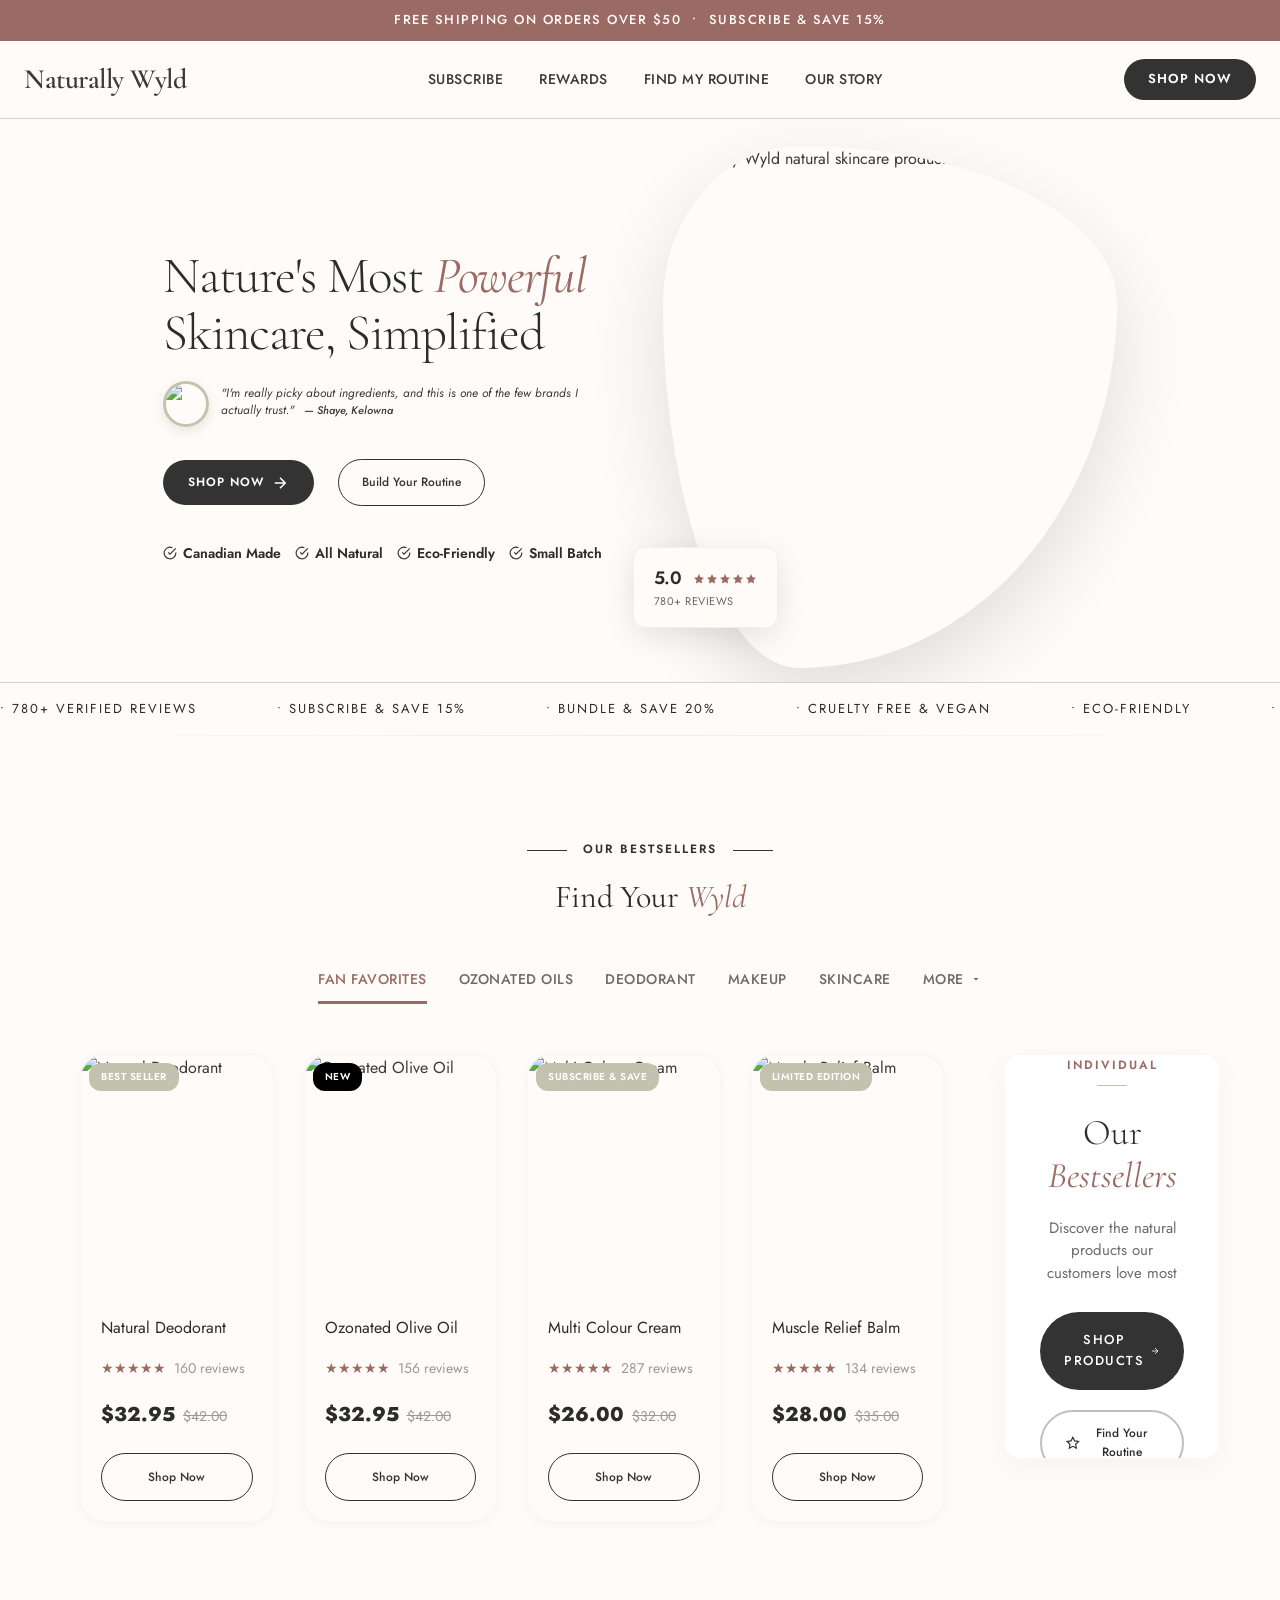
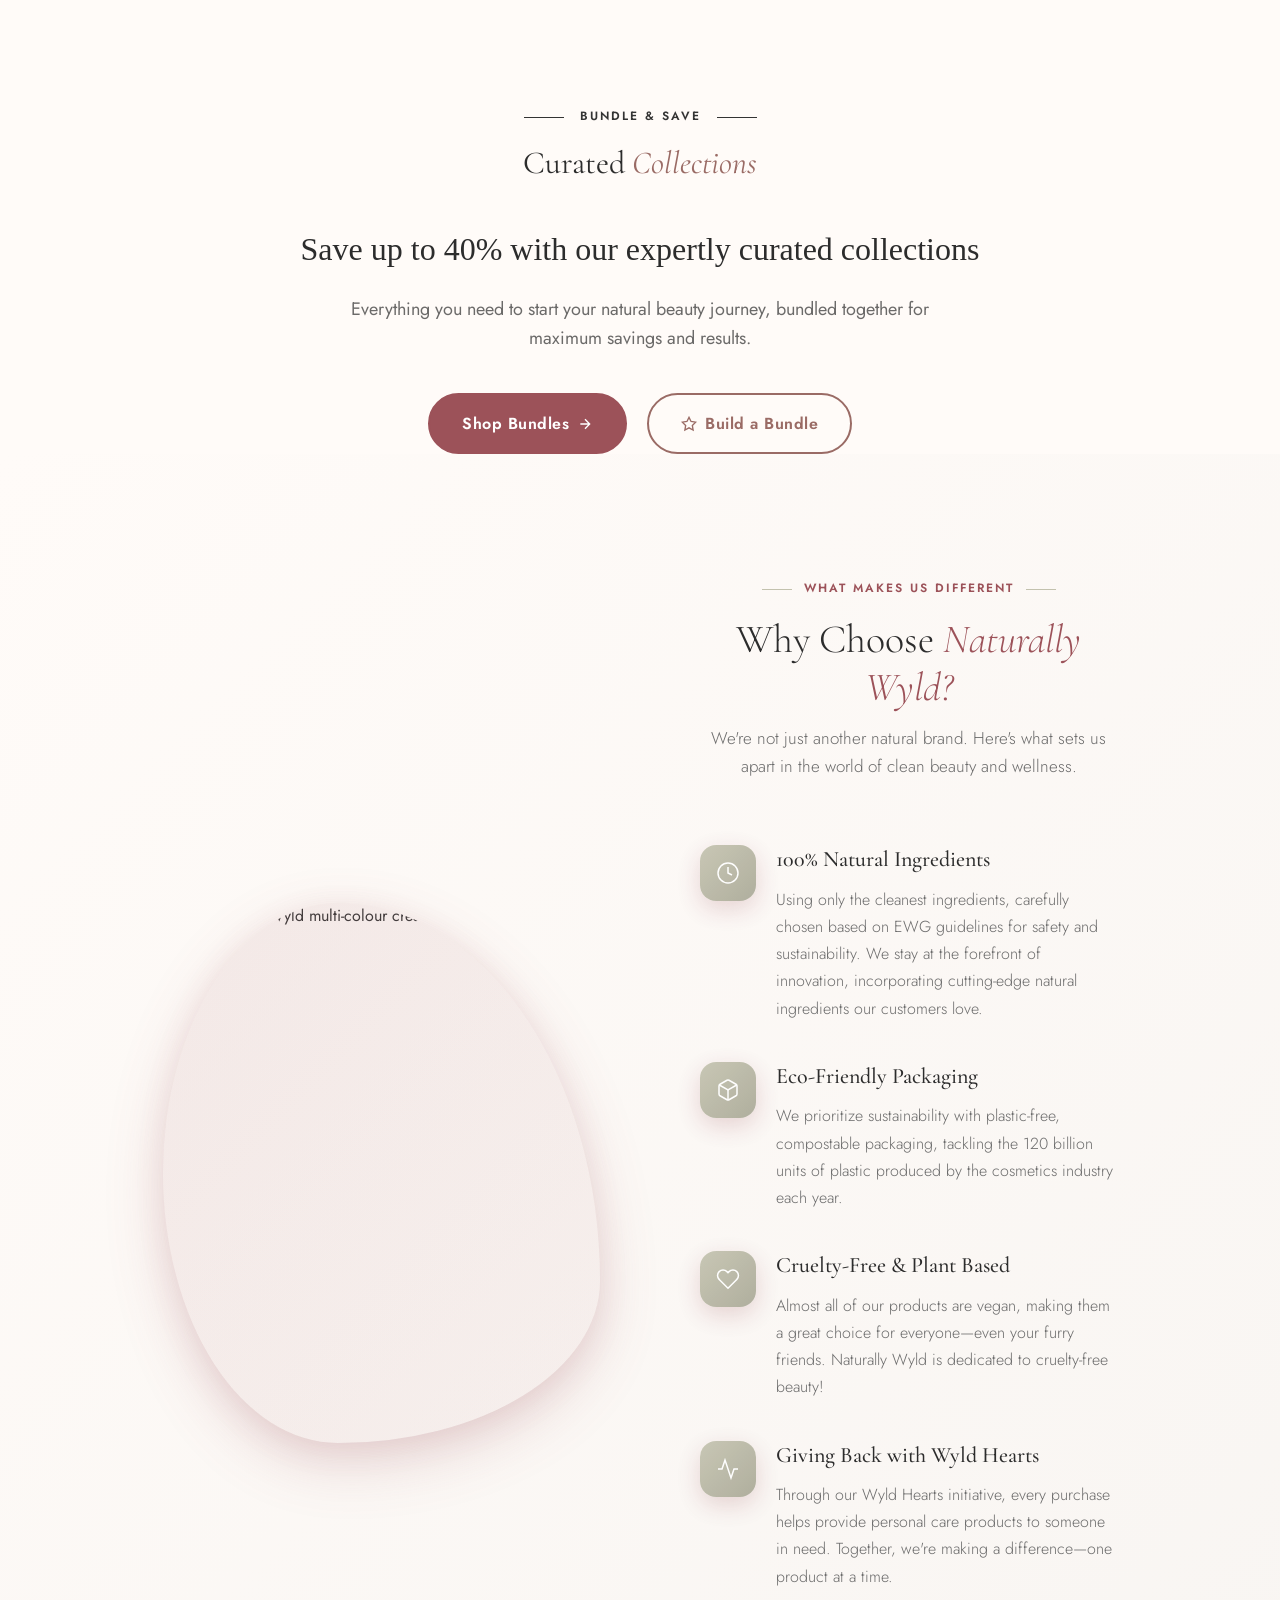
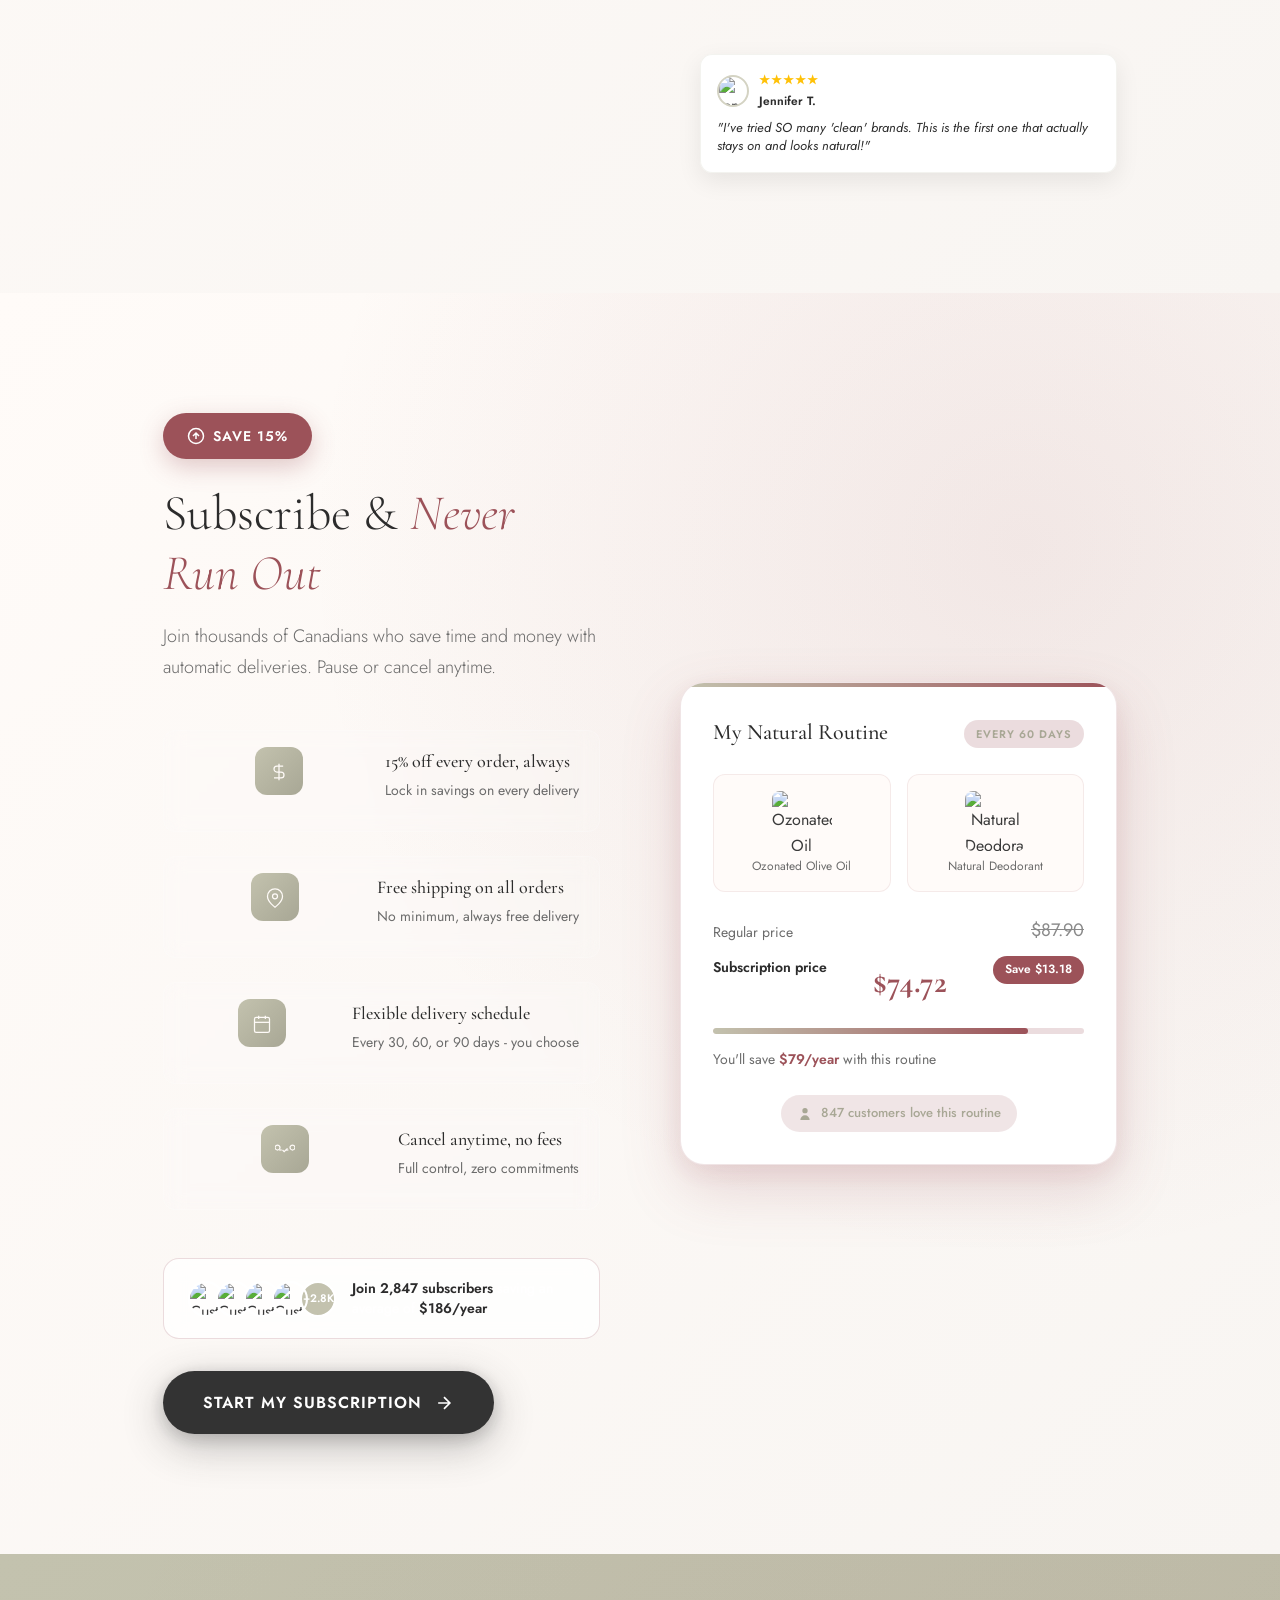
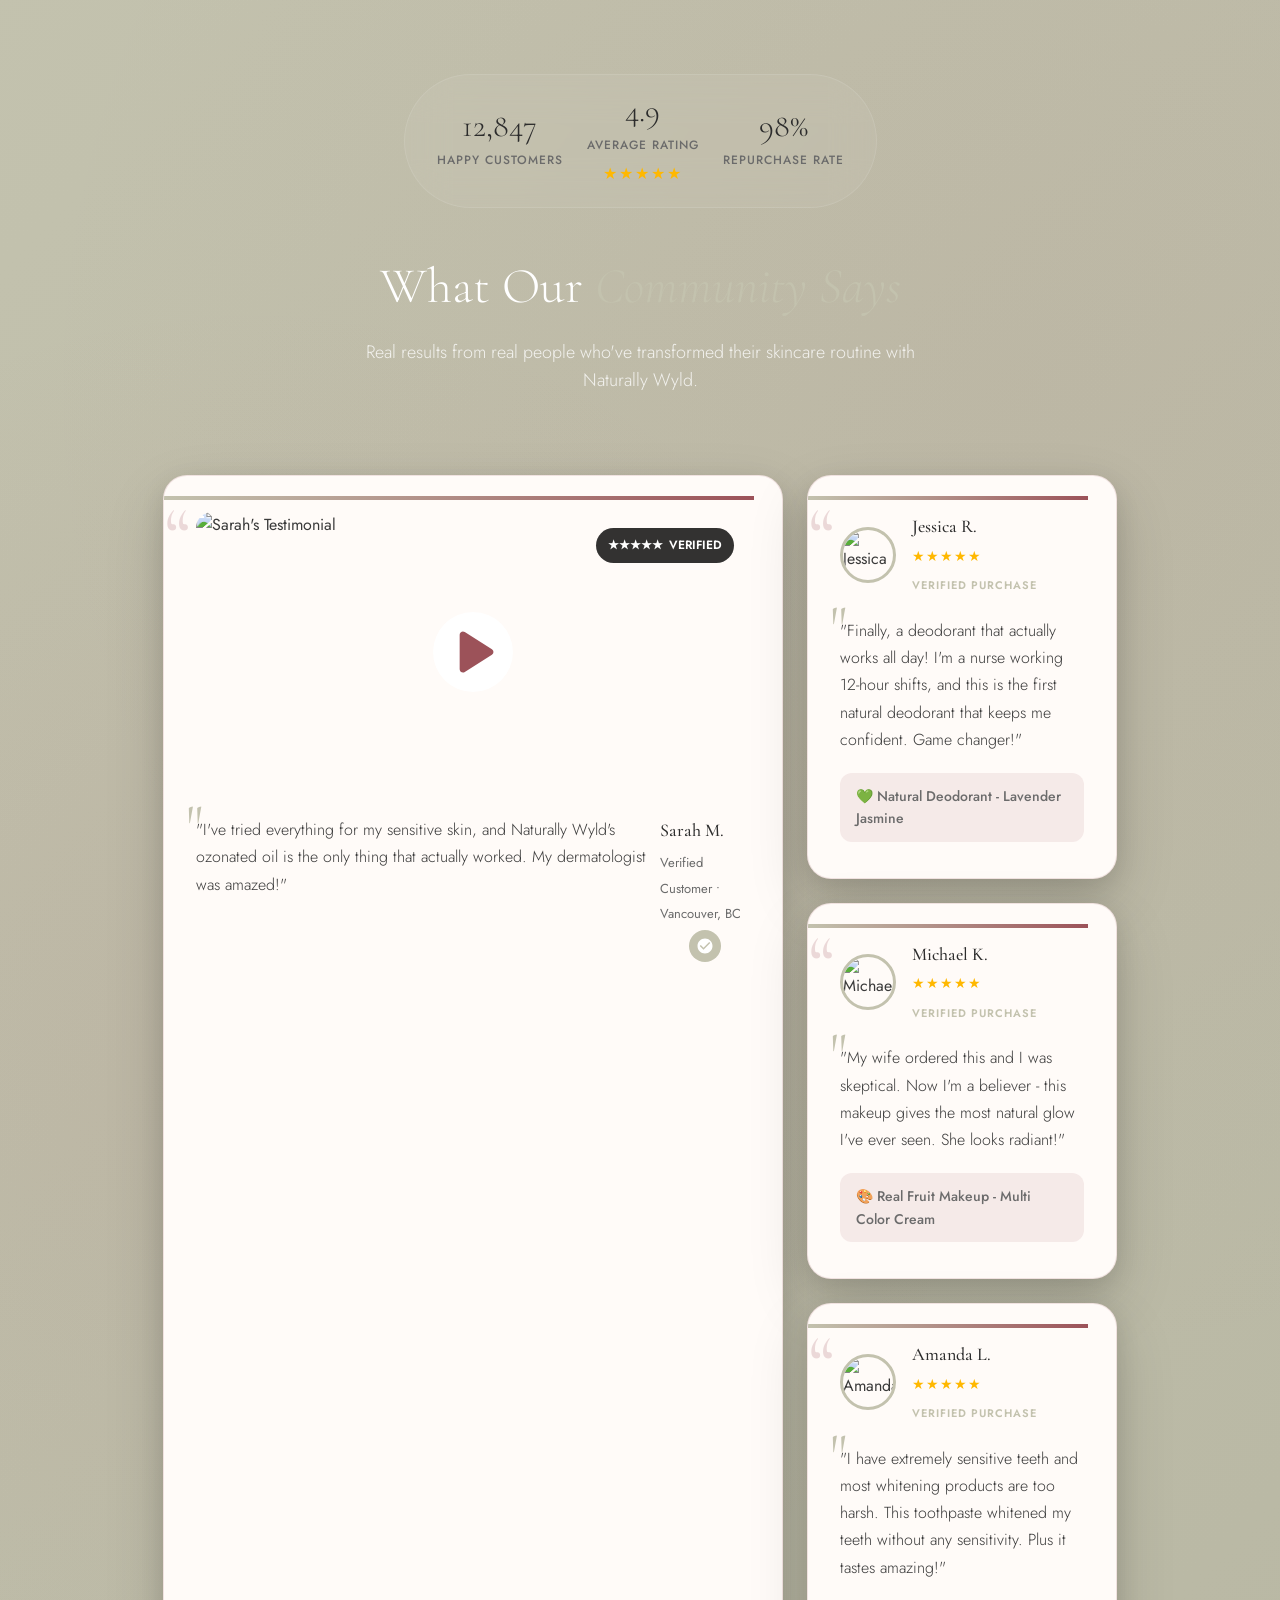
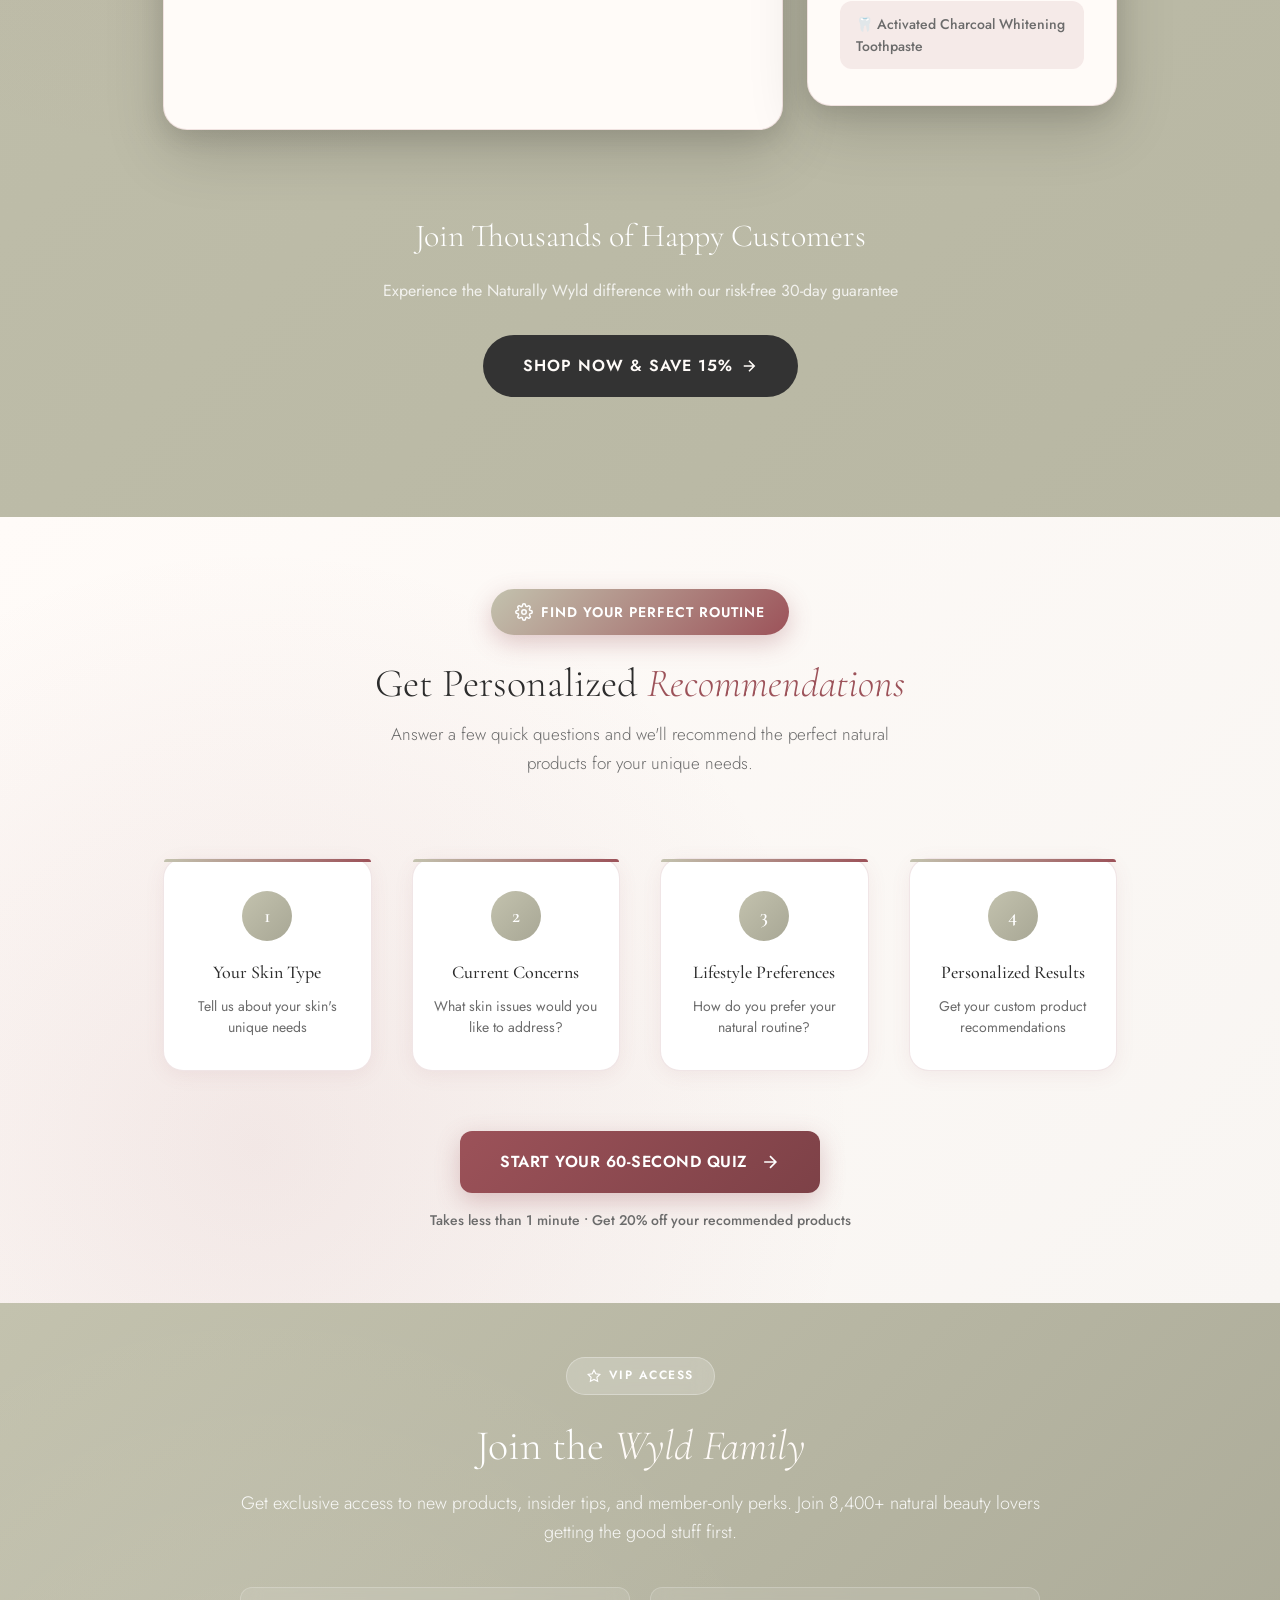
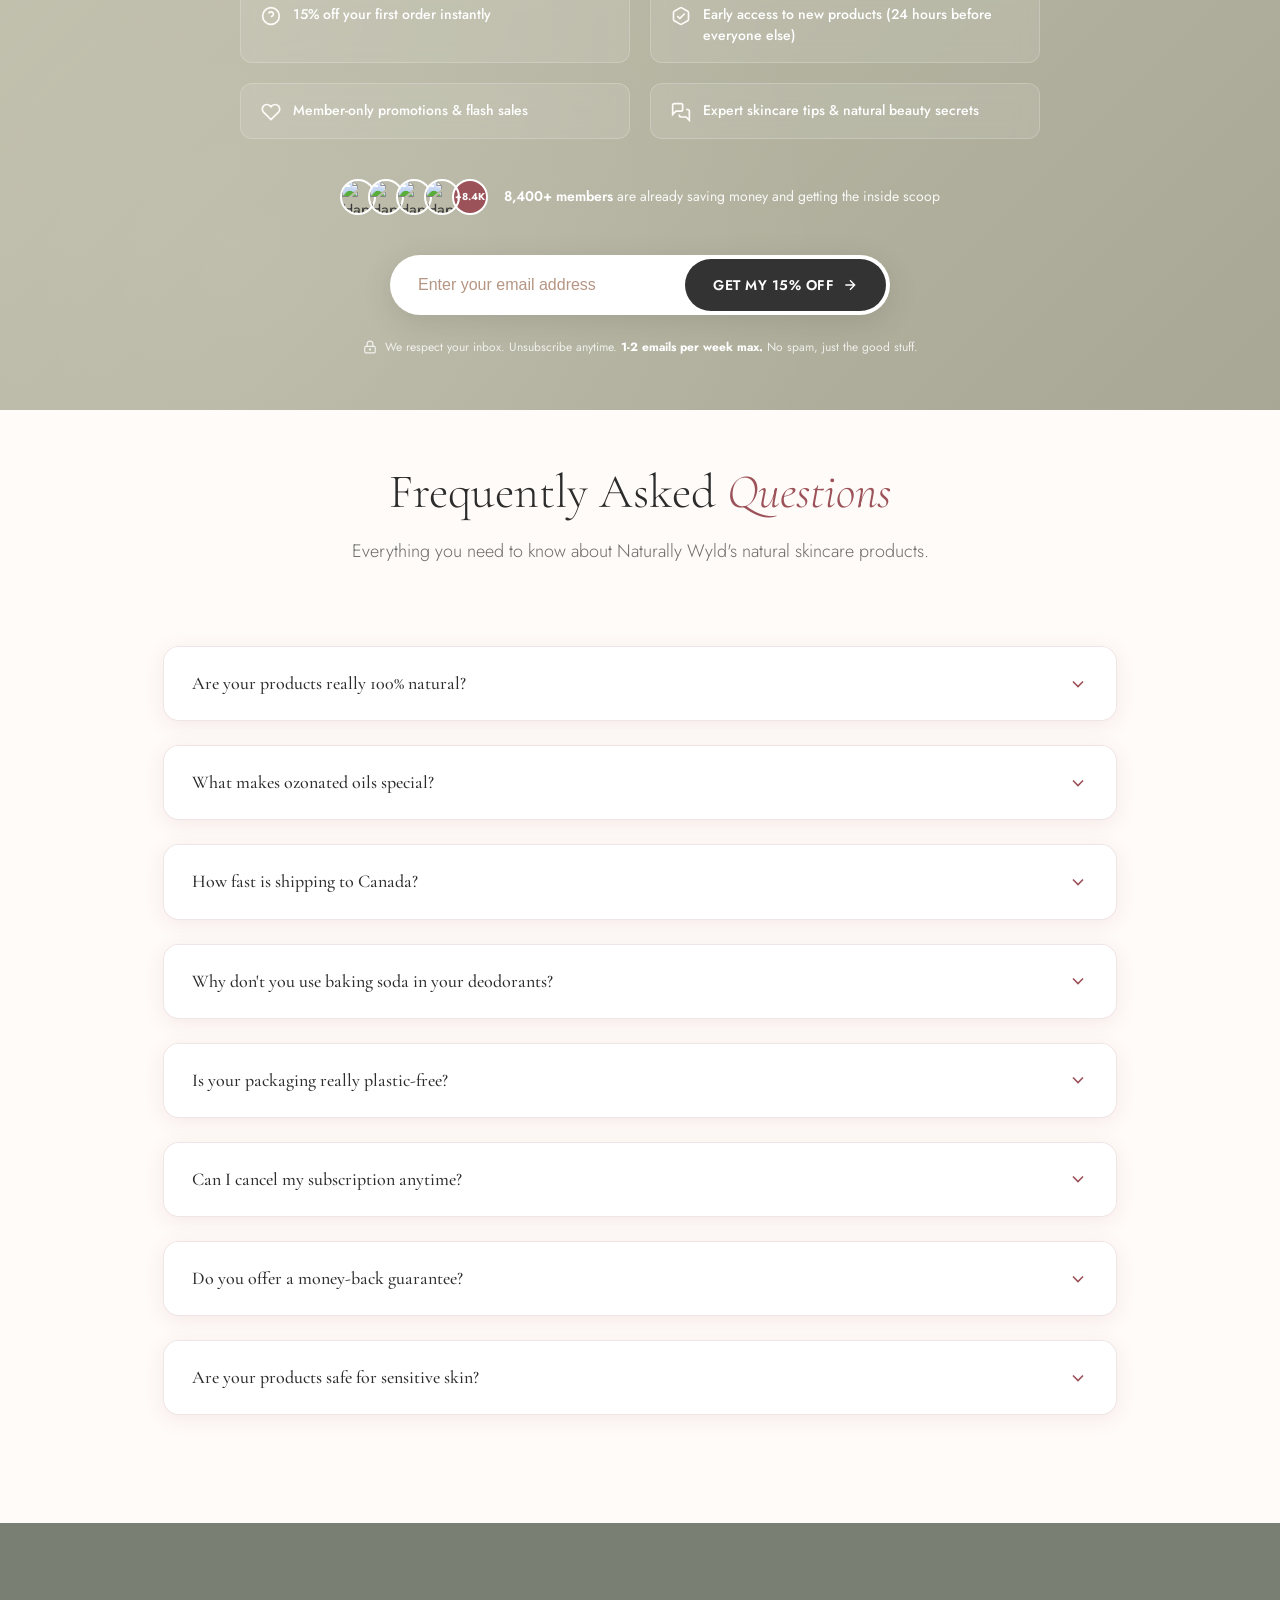
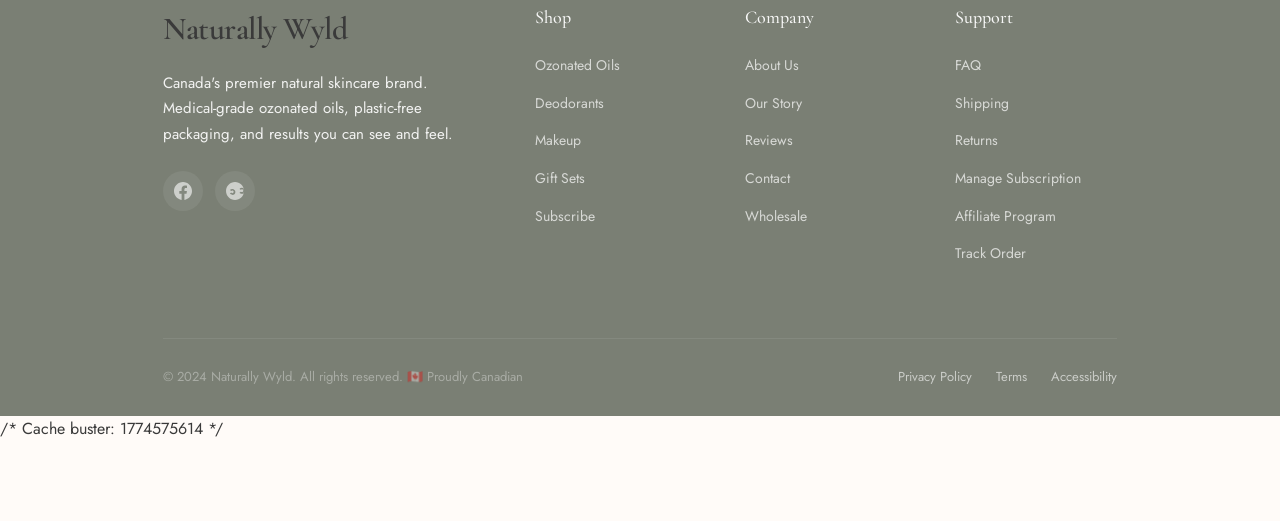
==== commit f0897dd3: "🎯 SIMPLE CLEAN DESIGN: Now matches the top sections perfectly DEVON'S MATCHING THEME FIX: ✅ Complete" ====
--- a/index.html
+++ b/index.html
@@ -2116,127 +2116,53 @@
             width: 100%;
         }
 
-        .professional-bundles-section {
-            background: linear-gradient(135deg, #FFFBF8 0%, #F8F5F2 100%);
-            padding: 100px 0;
+        .simple-bundles-section {
+            background: var(--cream);
+            padding: 80px 0;
             position: relative;
         }
 
-        .bundles-header {
+        .simple-bundle-content {
+            max-width: 800px;
+            margin: 0 auto;
             text-align: center;
-            margin-bottom: 60px;
-        }
-
-        .bundles-header .section-tag {
-            color: var(--brown);
-            font-size: 12px;
-            font-weight: 600;
-            letter-spacing: 2px;
-            text-transform: uppercase;
-            margin-bottom: 16px;
-            display: block;
-        }
-
-        .bundles-header h2 {
-            font-size: 42px;
+            padding: 0 40px;
+        }
+
+        .bundle-hero-text h3 {
+            font-size: 32px;
             font-weight: 400;
             color: #2C2C2C;
             margin: 0 0 20px;
             font-family: 'Playfair Display', serif;
         }
 
-        .bundles-header h2 em {
-            color: var(--brown);
-            font-style: italic;
-        }
-
-        .bundles-subtitle {
+        .bundle-hero-text p {
             font-size: 18px;
             color: rgba(44, 44, 44, 0.7);
             line-height: 1.6;
+            margin-bottom: 40px;
             max-width: 600px;
-            margin: 0 auto;
-        }
-
-        .bundles-showcase {
-            display: grid;
-            grid-template-columns: 1fr 1fr;
-            gap: 60px;
-            align-items: center;
-            max-width: 1200px;
-            margin: 0 auto;
-            padding: 0 40px;
-        }
-
-        .bundle-feature-card {
-            background: rgba(255, 255, 255, 0.8);
-            border-radius: 16px;
-            padding: 50px;
-            border: 1px solid rgba(195, 194, 174, 0.1);
-            box-shadow: 0 8px 32px rgba(0, 0, 0, 0.04);
-            backdrop-filter: blur(10px);
-        }
-
-        .feature-badge {
-            background: var(--terracotta);
-            color: white;
-            padding: 6px 16px;
-            border-radius: 20px;
-            font-size: 12px;
-            font-weight: 600;
-            letter-spacing: 0.5px;
-            text-transform: uppercase;
-            display: inline-block;
-            margin-bottom: 24px;
-        }
-
-        .bundle-feature-card h3 {
-            font-size: 28px;
-            font-weight: 600;
-            color: #2C2C2C;
-            margin: 0 0 16px;
-            font-family: 'Playfair Display', serif;
-        }
-
-        .bundle-feature-card > p {
-            font-size: 16px;
-            color: rgba(44, 44, 44, 0.7);
-            line-height: 1.6;
-            margin-bottom: 30px;
-        }
-
-        .bundle-benefits {
-            margin-bottom: 40px;
-        }
-
-        .benefit {
-            display: flex;
-            align-items: center;
-            gap: 12px;
-            font-size: 15px;
-            color: #2C2C2C;
-            margin-bottom: 12px;
-        }
-
-        .benefit svg {
-            color: var(--terracotta);
-            flex-shrink: 0;
-        }
-
-        .bundle-actions {
-            display: flex;
-            gap: 16px;
+            margin-left: auto;
+            margin-right: auto;
+        }
+
+        .bundle-simple-actions {
+            display: flex;
+            gap: 20px;
+            justify-content: center;
+            align-items: center;
             flex-wrap: wrap;
         }
 
-        .primary-bundle-btn {
+        .bundle-shop-btn {
             background: var(--terracotta);
             color: white;
             padding: 16px 32px;
-            border-radius: 8px;
+            border-radius: 50px;
             text-decoration: none;
             font-weight: 600;
-            font-size: 15px;
+            font-size: 16px;
             letter-spacing: 0.5px;
             display: inline-flex;
             align-items: center;
@@ -2245,119 +2171,44 @@
             border: 2px solid var(--terracotta);
         }
 
-        .primary-bundle-btn:hover {
+        .bundle-shop-btn:hover {
             background: #8A4B52;
             border-color: #8A4B52;
-            transform: translateY(-1px);
+            transform: translateY(-2px);
             box-shadow: 0 8px 24px rgba(156, 82, 89, 0.25);
         }
 
-        .primary-bundle-btn svg {
+        .bundle-shop-btn svg {
             width: 16px;
             height: 16px;
         }
 
-        .secondary-bundle-btn {
+        .bundle-build-btn {
             background: transparent;
             color: var(--brown);
             padding: 16px 32px;
             border: 2px solid var(--brown);
-            border-radius: 8px;
+            border-radius: 50px;
             text-decoration: none;
             font-weight: 600;
-            font-size: 15px;
+            font-size: 16px;
             letter-spacing: 0.5px;
+            display: inline-flex;
+            align-items: center;
+            gap: 8px;
             transition: all 0.3s ease;
         }
 
-        .secondary-bundle-btn:hover {
+        .bundle-build-btn:hover {
             background: var(--brown);
             color: white;
-            transform: translateY(-1px);
+            transform: translateY(-2px);
             box-shadow: 0 8px 24px rgba(154, 107, 101, 0.15);
         }
 
-        .bundle-visual {
-            display: flex;
-            justify-content: center;
-            align-items: center;
-            position: relative;
-        }
-
-        .bundle-preview {
-            position: relative;
-            padding: 30px;
-        }
-
-        .bundle-savings-badge {
-            position: absolute;
-            top: -10px;
-            left: -10px;
-            background: #2C7A2C;
-            color: white;
-            padding: 8px 16px;
-            border-radius: 20px;
-            font-size: 12px;
-            font-weight: 600;
-            letter-spacing: 0.5px;
-            z-index: 10;
-            box-shadow: 0 4px 12px rgba(44, 122, 44, 0.3);
-        }
-
-        .bundle-image-stack {
-            display: flex;
-            align-items: center;
-            gap: -20px;
-            margin-bottom: 20px;
-        }
-
-        .stacked-product {
-            width: 120px;
-            height: 120px;
-            border-radius: 12px;
-            overflow: hidden;
-            background: white;
-            box-shadow: 0 4px 16px rgba(0, 0, 0, 0.1);
-            margin-left: -15px;
-            border: 3px solid white;
-            transition: transform 0.3s ease;
-        }
-
-        .stacked-product:first-child {
-            margin-left: 0;
-        }
-
-        .stacked-product:hover {
-            transform: translateY(-5px) scale(1.05);
-            z-index: 5;
-        }
-
-        .stacked-product img {
-            width: 100%;
-            height: 100%;
-            object-fit: cover;
-        }
-
-        .bundle-price-display {
-            text-align: center;
-            background: white;
-            padding: 16px 24px;
-            border-radius: 12px;
-            box-shadow: 0 4px 16px rgba(0, 0, 0, 0.08);
-        }
-
-        .regular-price {
-            font-size: 14px;
-            color: #999;
-            text-decoration: line-through;
-            display: block;
-            margin-bottom: 4px;
-        }
-
-        .bundle-price {
-            font-size: 24px;
-            font-weight: 700;
-            color: var(--terracotta);
+        .bundle-build-btn svg {
+            width: 16px;
+            height: 16px;
         }
 
         .bundles-inner {
@@ -2760,56 +2611,33 @@
                 padding: 80px 20px;
             }
 
-        @media (max-width: 1024px) {
-            .bundles-showcase {
-                grid-template-columns: 1fr;
-                gap: 40px;
+        @media (max-width: 768px) {
+            .simple-bundles-section {
+                padding: 60px 0;
+            }
+
+            .simple-bundle-content {
                 padding: 0 30px;
             }
 
-            .bundle-feature-card {
-                padding: 40px 30px;
-            }
-
-            .bundle-image-stack {
-                justify-content: center;
-            }
-        }
-
-        @media (max-width: 768px) {
-            .professional-bundles-section {
-                padding: 80px 0;
-            }
-
-            .bundles-header h2 {
-                font-size: 32px;
-            }
-
-            .bundles-showcase {
-                padding: 0 20px;
-            }
-
-            .bundle-feature-card {
-                padding: 30px 24px;
-            }
-
-            .bundle-actions {
+            .bundle-hero-text h3 {
+                font-size: 28px;
+            }
+
+            .bundle-hero-text p {
+                font-size: 16px;
+            }
+
+            .bundle-simple-actions {
                 flex-direction: column;
-            }
-
-            .primary-bundle-btn,
-            .secondary-bundle-btn {
+                gap: 16px;
+            }
+
+            .bundle-shop-btn,
+            .bundle-build-btn {
                 width: 100%;
                 justify-content: center;
-            }
-
-            .stacked-product {
-                width: 80px;
-                height: 80px;
-            }
-
-            .bundle-price {
-                font-size: 20px;
+                padding: 14px 28px;
             }
         }
 
@@ -6114,74 +5942,30 @@
     </section>
 
     <!-- ====== BUNDLES SECTION - RMS BEAUTY STYLE ====== -->
-    <section class="professional-bundles-section">
+    <section class="simple-bundles-section">
         <div class="container">
-            <div class="bundles-header">
+            <div class="showcase-header">
                 <div class="section-tag">Bundle & Save</div>
                 <h2>Curated <em>Collections</em></h2>
-                <p class="bundles-subtitle">Professional-grade natural beauty systems designed by our experts. Each collection offers maximum savings and proven results.</p>
             </div>
             
-            <div class="bundles-showcase">
-                <div class="bundle-feature-card">
-                    <div class="bundle-feature-content">
-                        <div class="feature-badge">Most Popular</div>
-                        <h3>Complete Beauty Systems</h3>
-                        <p>Thoughtfully curated collections that work together to transform your beauty routine. Save up to 40% compared to individual purchases.</p>
-                        <div class="bundle-benefits">
-                            <div class="benefit">
-                                <svg viewBox="0 0 24 24" fill="currentColor" width="16" height="16">
-                                    <path d="M9 12l2 2 4-4m6 2a9 9 0 11-18 0 9 9 0 0118 0z"/>
-                                </svg>
-                                Expert-selected combinations
-                            </div>
-                            <div class="benefit">
-                                <svg viewBox="0 0 24 24" fill="currentColor" width="16" height="16">
-                                    <path d="M9 12l2 2 4-4m6 2a9 9 0 11-18 0 9 9 0 0118 0z"/>
-                                </svg>
-                                Significant savings guaranteed
-                            </div>
-                            <div class="benefit">
-                                <svg viewBox="0 0 24 24" fill="currentColor" width="16" height="16">
-                                    <path d="M9 12l2 2 4-4m6 2a9 9 0 11-18 0 9 9 0 0118 0z"/>
-                                </svg>
-                                Complete skincare solutions
-                            </div>
-                        </div>
-                        <div class="bundle-actions">
-                            <a href="#bundles-collection" class="primary-bundle-btn">
-                                Explore Collections
-                                <svg viewBox="0 0 24 24" fill="none" stroke="currentColor" stroke-width="2">
-                                    <path d="M5 12h14M12 5l7 7-7 7"/>
-                                </svg>
-                            </a>
-                            <a href="#custom-bundle" class="secondary-bundle-btn">
-                                Build Custom Bundle
-                            </a>
-                        </div>
-                    </div>
-                </div>
-                
-                <div class="bundle-visual">
-                    <div class="bundle-preview">
-                        <div class="bundle-savings-badge">Save up to 40%</div>
-                        <div class="bundle-image-stack">
-                            <div class="stacked-product">
-                                <img src="https://cdn.shopify.com/s/files/1/0640/4977/4849/files/optimized-lavender-jasmine-deodorant.webp?v=1750293861" alt="Natural Deodorant">
-                            </div>
-                            <div class="stacked-product">
-                                <img src="https://cdn.shopify.com/s/files/1/0640/4977/4849/files/ozonated-olive-oil-naturally-wyld.webp?v=1750293854" alt="Ozonated Olive Oil">
-                            </div>
-                            <div class="stacked-product">
-                                <img src="https://cdn.shopify.com/s/files/1/0640/4977/4849/files/Multi_colour_cream_bundle_sharpened.jpg?v=1756846735" alt="Multi Colour Cream">
-                            </div>
-                        </div>
-                        <div class="bundle-info">
-                            <div class="bundle-price-display">
-                                <span class="regular-price">Regular: $89.85</span>
-                                <span class="bundle-price">Bundle: $54.99</span>
-                            </div>
-                        </div>
+            <div class="simple-bundle-content">
+                <div class="bundle-hero-text">
+                    <h3>Save up to 40% with our expertly curated collections</h3>
+                    <p>Everything you need to start your natural beauty journey, bundled together for maximum savings and results.</p>
+                    <div class="bundle-simple-actions">
+                        <a href="#bundles-collection" class="bundle-shop-btn">
+                            Shop Bundles
+                            <svg viewBox="0 0 24 24" fill="none" stroke="currentColor" stroke-width="2">
+                                <path d="M5 12h14M12 5l7 7-7 7"/>
+                            </svg>
+                        </a>
+                        <a href="#custom-bundle" class="bundle-build-btn">
+                            <svg viewBox="0 0 24 24" fill="none" stroke="currentColor" stroke-width="2">
+                                <path d="M12 2l3.09 6.26L22 9.27l-5 4.87 1.18 6.88L12 17.77l-6.18 3.25L7 14.14 2 9.27l6.91-1.01L12 2z"/>
+                            </svg>
+                            Build a Bundle
+                        </a>
                     </div>
                 </div>
             </div>
@@ -7157,3 +6941,5 @@
 <!-- BIG CLEAN BUNDLE CARD: Elegant focused messaging: 20260329193816 -->
 
 <!-- PROFESSIONAL MILLION-DOLLAR DESIGN: Matches theme like clean beauty brand: 20260329194837 -->
+
+<!-- SIMPLE CLEAN DESIGN: Now matches the top sections perfectly: 20260329195417 -->
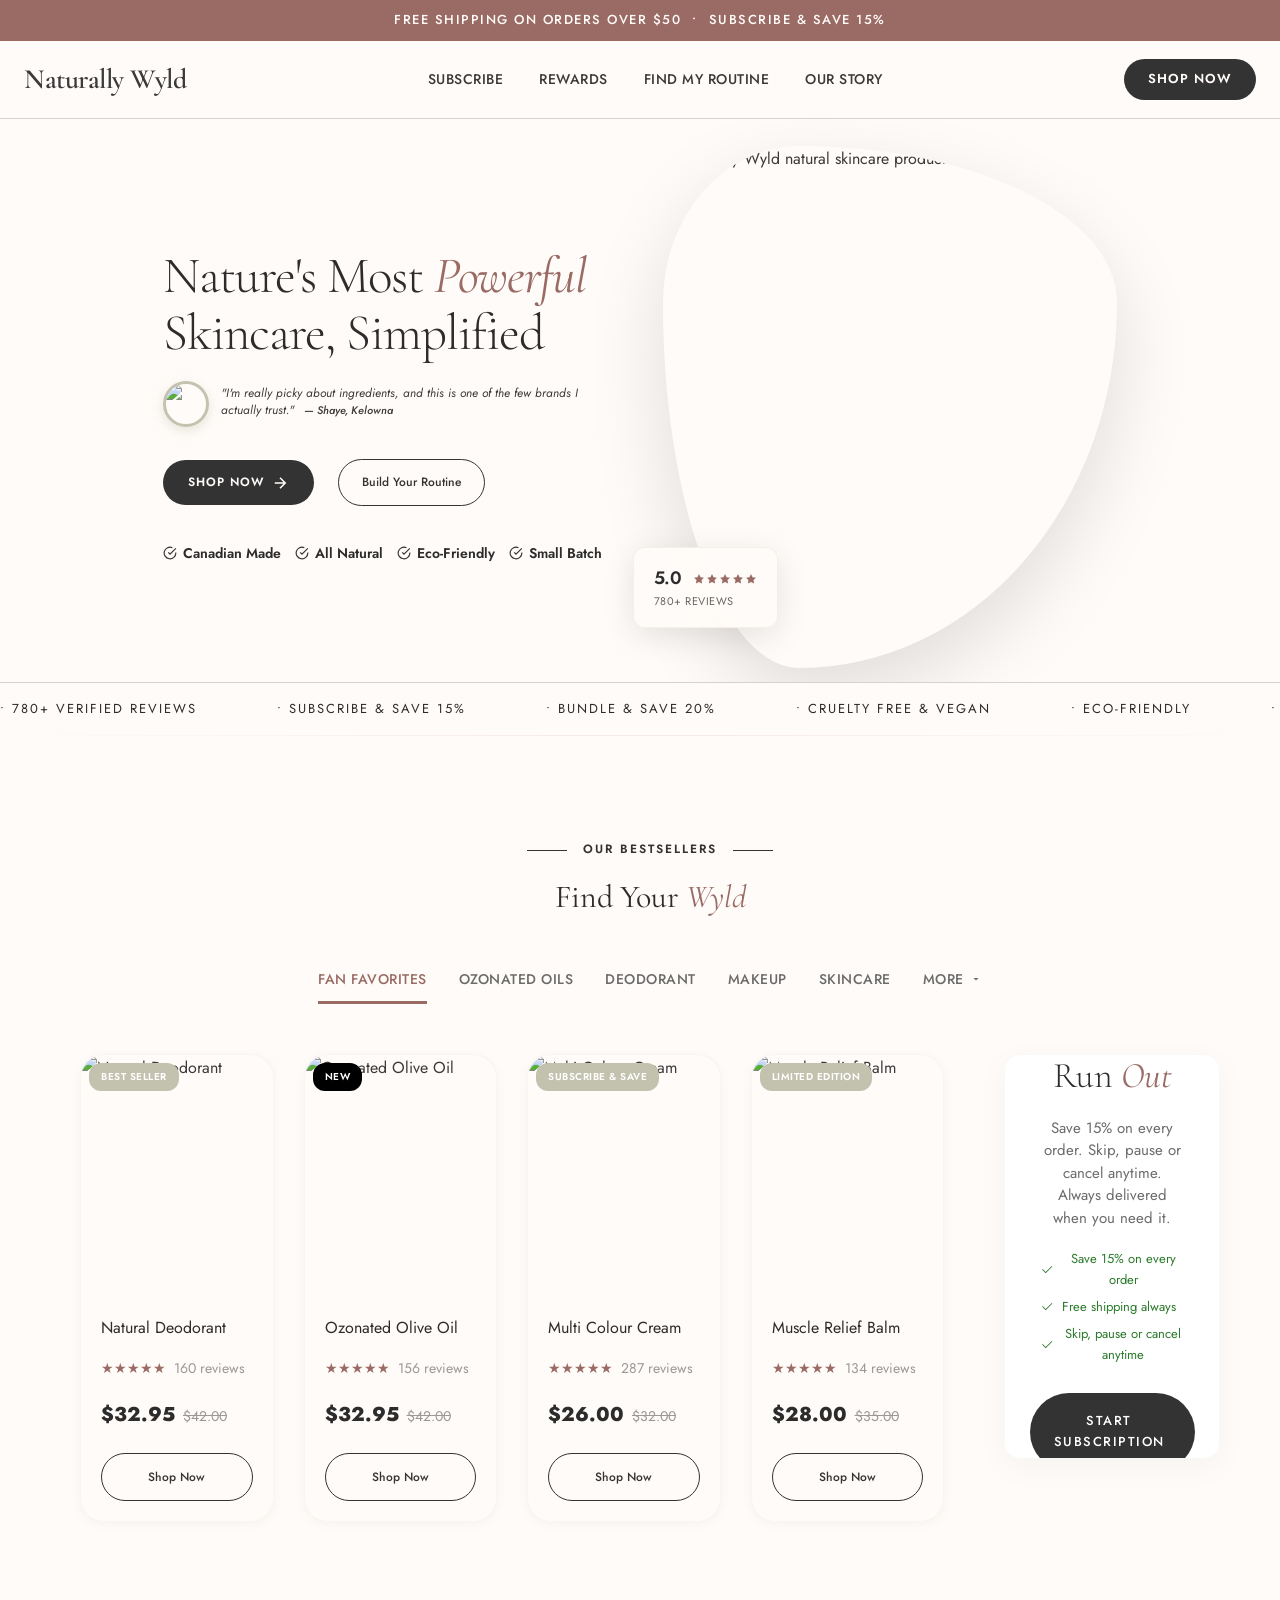
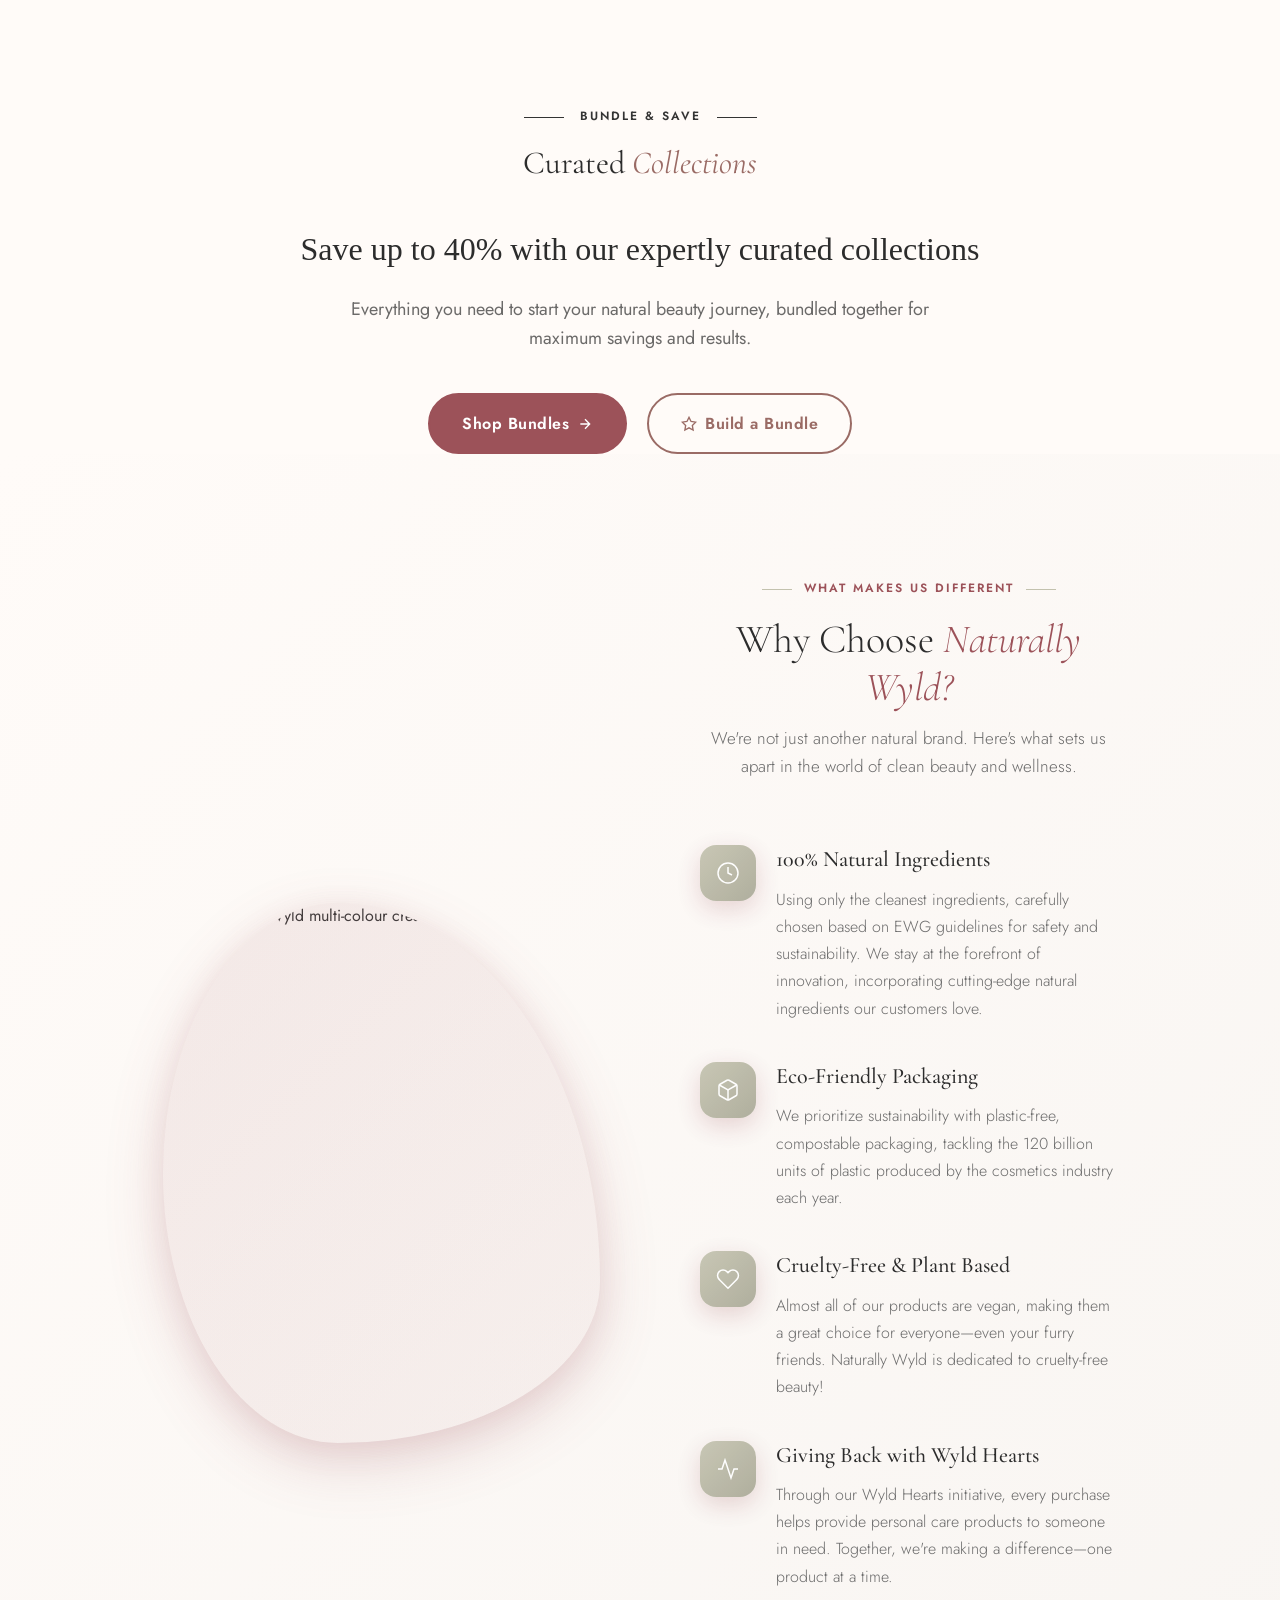
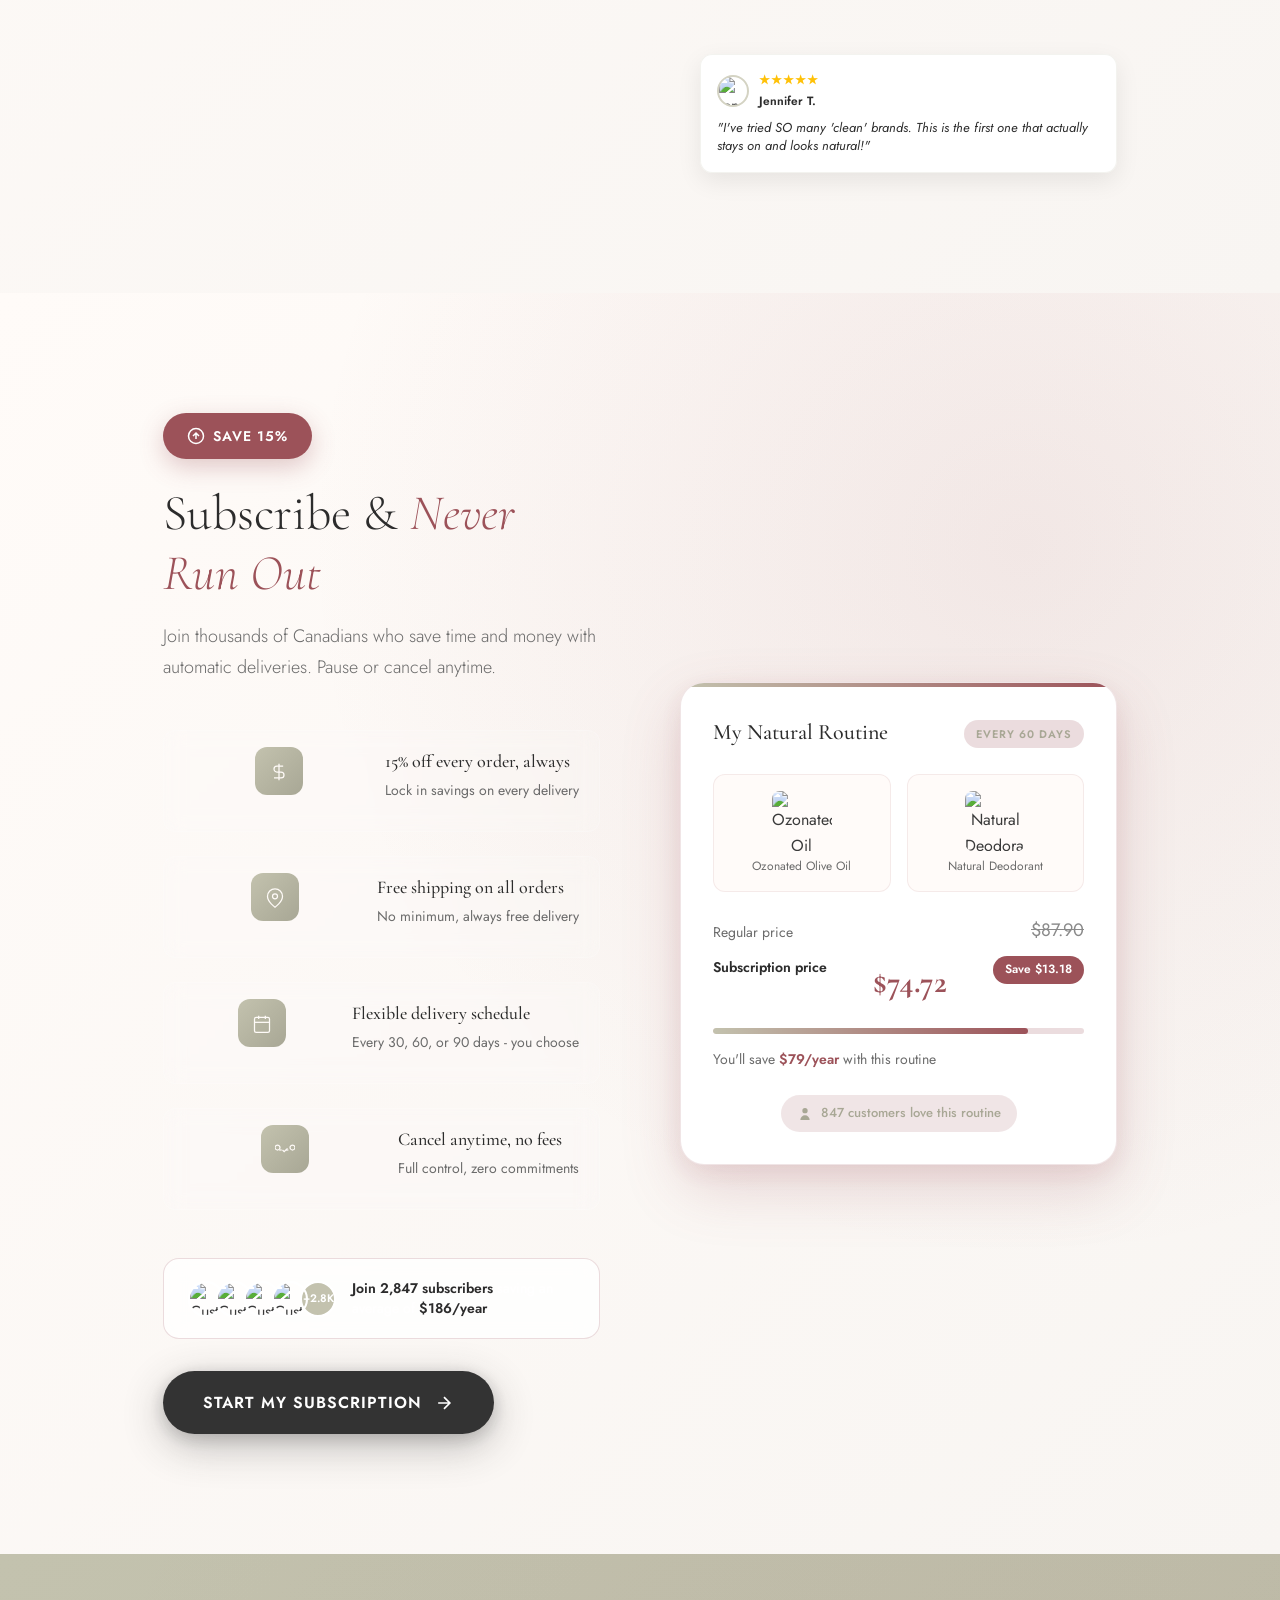
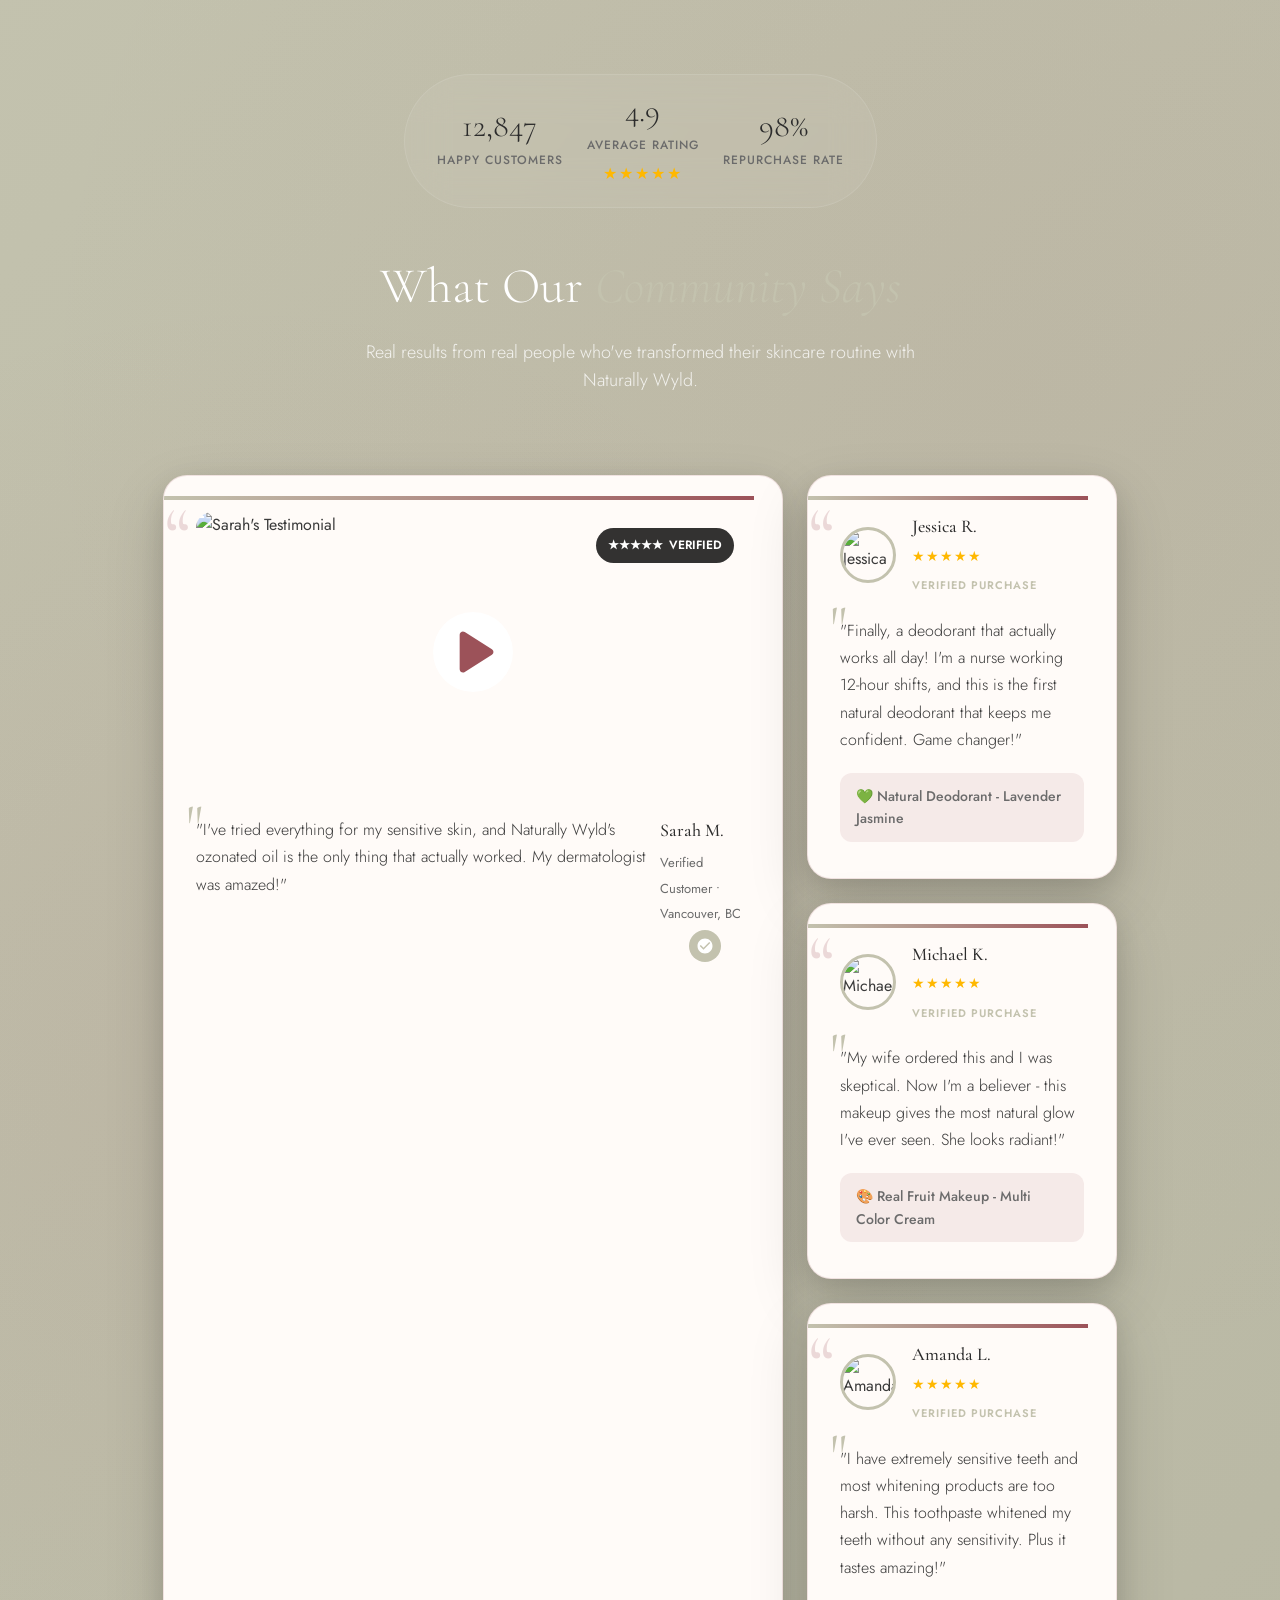
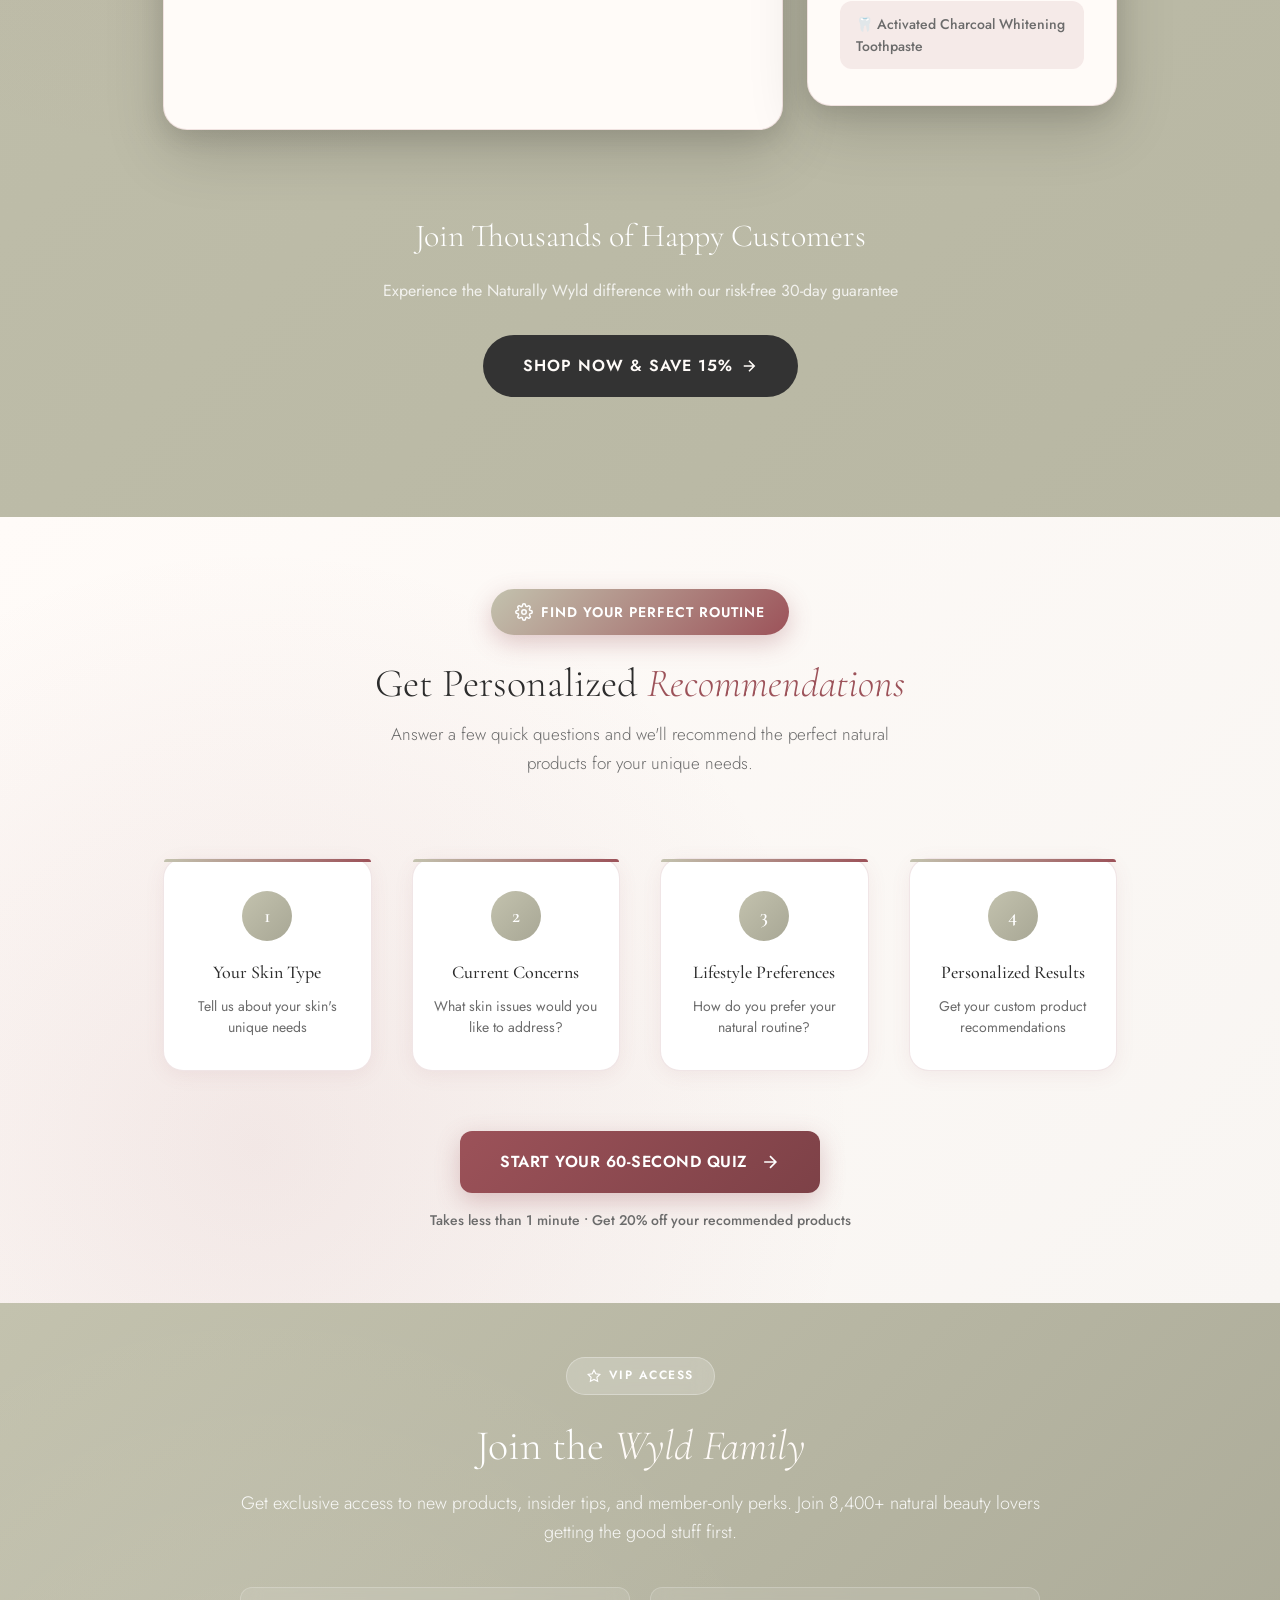
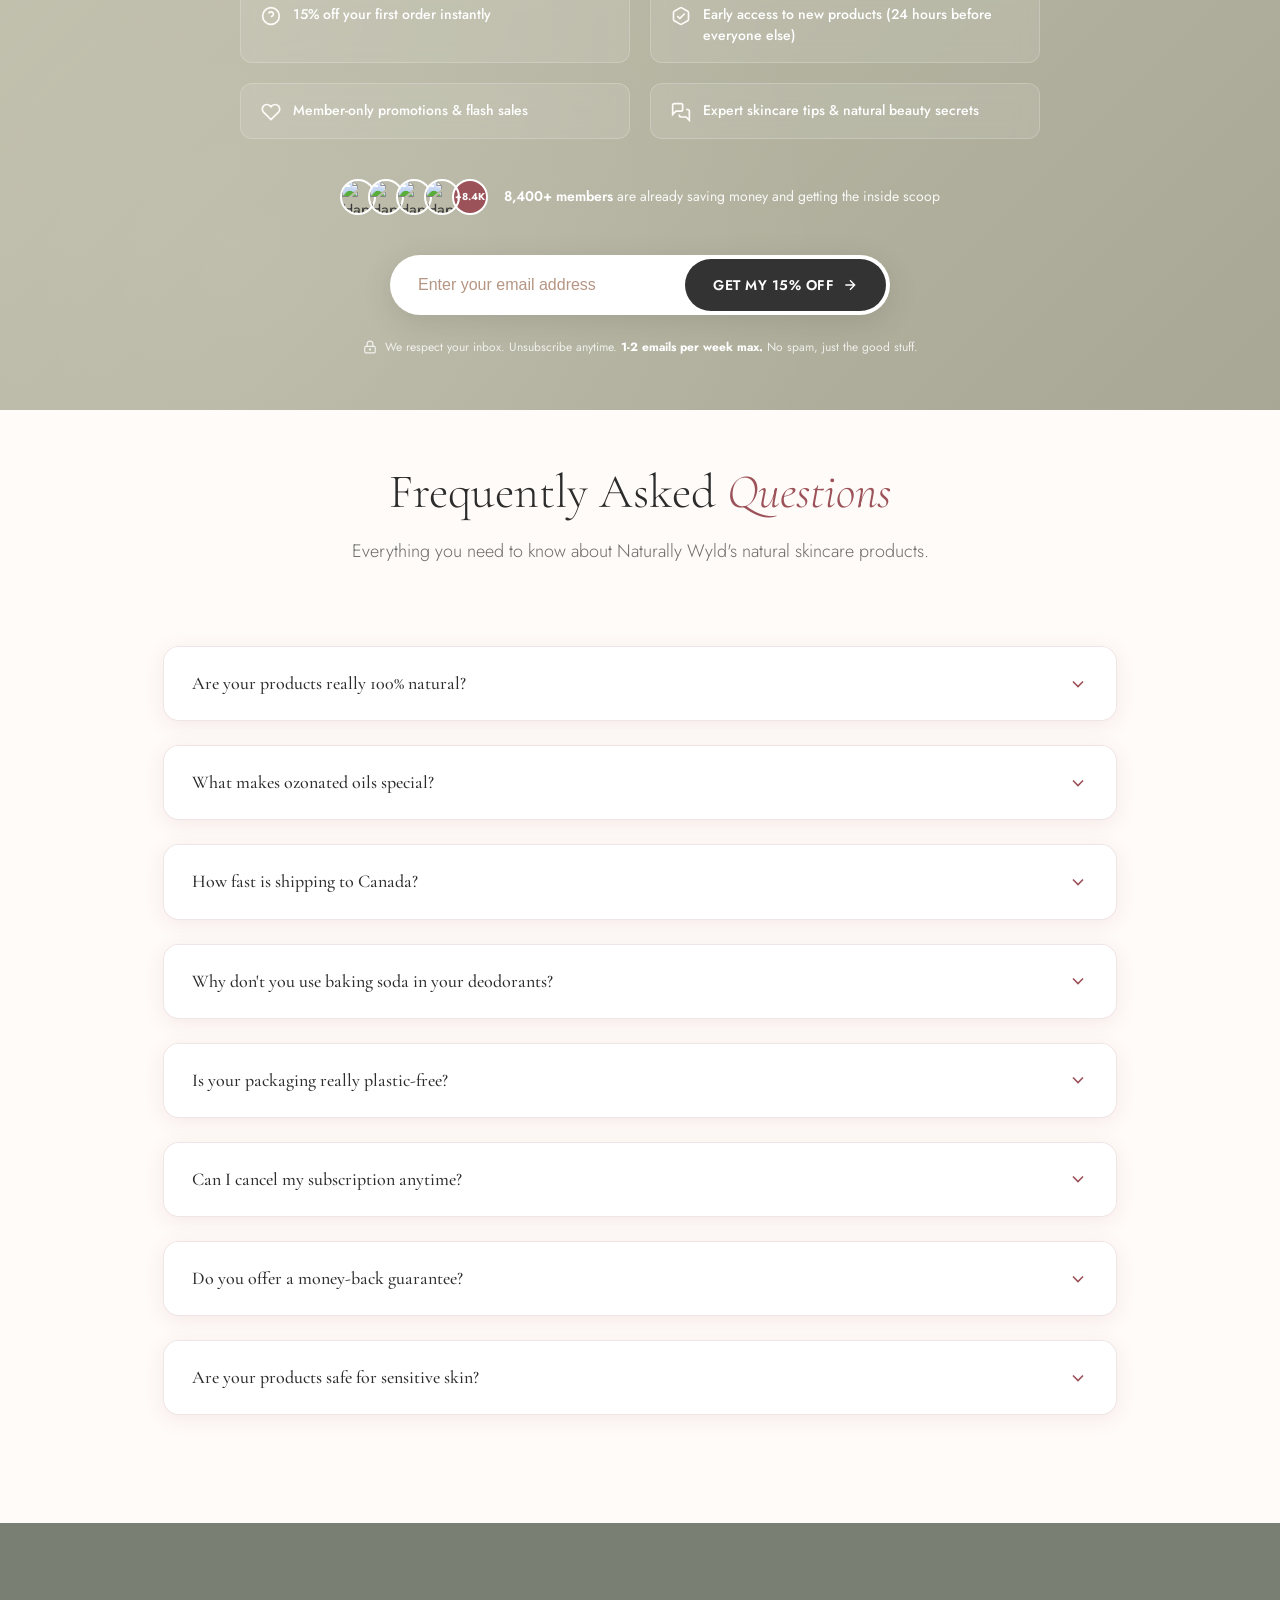
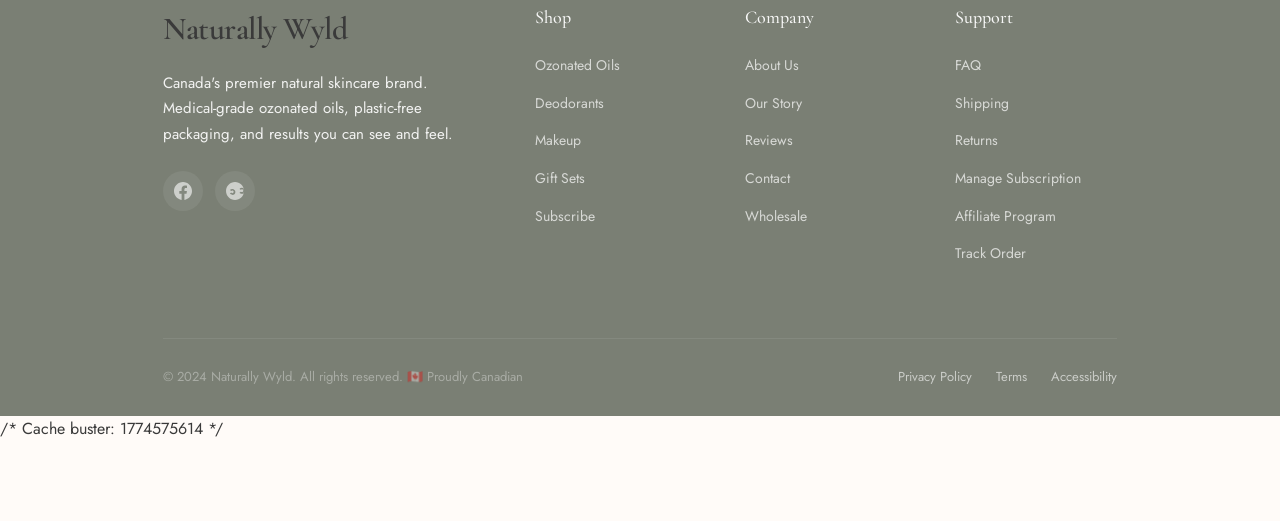
==== commit 27666ad7: "🎯 SUBSCRIBE & SAVE CARD: Professional 2026 clean beauty brand pitch DEVON'S SUBSCRIPTION TRANSFORMAT" ====
--- a/index.html
+++ b/index.html
@@ -2315,6 +2315,22 @@
             box-shadow: 0 4px 12px rgba(51, 51, 51, 0.3);
         }
 
+        /* Subscribe & Save green button hover state */
+        .bundles-shop-btn[style*="background: #2C7A2C"]:hover {
+            background: #237A23 !important;
+            border-color: #237A23 !important;
+            box-shadow: 0 8px 24px rgba(44, 122, 44, 0.35) !important;
+            transform: translateY(-2px);
+        }
+
+        .bundle-builder-btn[style*="color: #2C7A2C"]:hover {
+            background: #2C7A2C !important;
+            color: white !important;
+            border-color: #2C7A2C !important;
+            box-shadow: 0 8px 24px rgba(44, 122, 44, 0.25) !important;
+            transform: translateY(-2px);
+        }
+
         .bundle-builder-btn {
             background: transparent;
             color: var(--charcoal);
@@ -5846,17 +5862,37 @@
                 <!-- Right Hero Section -->
                 <div class="bundles-hero">
                     <div class="bundles-hero-content">
-                        <div class="section-tag" style="color: #9A6B65; margin-bottom: 16px;">Shop Individual</div>
-                        <h2>Our <em>Bestsellers</em></h2>
-                        <p style="font-size: 15px; color: rgba(44, 44, 44, 0.7); line-height: 1.5; max-width: 300px; margin: 0 auto 28px;">Discover the natural products our customers love most</p>
+                        <div class="section-tag" style="color: #2C7A2C; margin-bottom: 16px; font-weight: 600;">Subscribe & Save</div>
+                        <h2>Never Run <em>Out</em></h2>
+                        <p style="font-size: 15px; color: rgba(44, 44, 44, 0.7); line-height: 1.5; max-width: 300px; margin: 0 auto 20px;">Save 15% on every order. Skip, pause or cancel anytime. Always delivered when you need it.</p>
+                        <div class="subscription-perks" style="margin-bottom: 28px;">
+                            <div class="perk" style="display: flex; align-items: center; gap: 8px; font-size: 13px; color: #2C7A2C; margin-bottom: 6px;">
+                                <svg viewBox="0 0 16 16" fill="currentColor" style="width: 14px; height: 14px; flex-shrink: 0;">
+                                    <path d="M13.854 3.646a.5.5 0 0 1 0 .708l-7 7a.5.5 0 0 1-.708 0l-3.5-3.5a.5.5 0 1 1 .708-.708L6.5 10.293l6.646-6.647a.5.5 0 0 1 .708 0z"/>
+                                </svg>
+                                Save 15% on every order
+                            </div>
+                            <div class="perk" style="display: flex; align-items: center; gap: 8px; font-size: 13px; color: #2C7A2C; margin-bottom: 6px;">
+                                <svg viewBox="0 0 16 16" fill="currentColor" style="width: 14px; height: 14px; flex-shrink: 0;">
+                                    <path d="M13.854 3.646a.5.5 0 0 1 0 .708l-7 7a.5.5 0 0 1-.708 0l-3.5-3.5a.5.5 0 1 1 .708-.708L6.5 10.293l6.646-6.647a.5.5 0 0 1 .708 0z"/>
+                                </svg>
+                                Free shipping always
+                            </div>
+                            <div class="perk" style="display: flex; align-items: center; gap: 8px; font-size: 13px; color: #2C7A2C;">
+                                <svg viewBox="0 0 16 16" fill="currentColor" style="width: 14px; height: 14px; flex-shrink: 0;">
+                                    <path d="M13.854 3.646a.5.5 0 0 1 0 .708l-7 7a.5.5 0 0 1-.708 0l-3.5-3.5a.5.5 0 1 1 .708-.708L6.5 10.293l6.646-6.647a.5.5 0 0 1 .708 0z"/>
+                                </svg>
+                                Skip, pause or cancel anytime
+                            </div>
+                        </div>
                         <div class="bundles-actions">
-                            <a href="#products-grid" class="bundles-shop-btn">
-                                Shop Products
+                            <a href="#subscribe-products" class="bundles-shop-btn" style="background: #2C7A2C; border-color: #2C7A2C;">
+                                Start Subscription
                                 <svg viewBox="0 0 24 24" fill="none" stroke="currentColor" stroke-width="2"><path d="M5 12h14M12 5l7 7-7 7"/></svg>
                             </a>
-                            <a href="#find-routine" class="bundle-builder-btn">
-                                <svg viewBox="0 0 24 24" fill="none" stroke="currentColor" stroke-width="2"><path d="M12 2l3.09 6.26L22 9.27l-5 4.87 1.18 6.88L12 17.77l-6.18 3.25L7 14.14 2 9.27l6.91-1.01L12 2z"/></svg>
-                                Find Your Routine
+                            <a href="#how-it-works" class="bundle-builder-btn" style="color: #2C7A2C; border-color: #2C7A2C;">
+                                <svg viewBox="0 0 24 24" fill="none" stroke="currentColor" stroke-width="2" style="margin-right: 8px; margin-left: 0;"><path d="M9.09 9a3 3 0 0 1 5.83 1c0 2-3 3-3 3M12 17h.01"/><circle cx="12" cy="12" r="10"/></svg>
+                                How It Works
                             </a>
                         </div>
                     </div>
@@ -6943,3 +6979,5 @@
 <!-- PROFESSIONAL MILLION-DOLLAR DESIGN: Matches theme like clean beauty brand: 20260329194837 -->
 
 <!-- SIMPLE CLEAN DESIGN: Now matches the top sections perfectly: 20260329195417 -->
+
+<!-- SUBSCRIBE & SAVE CARD: Professional 2026 clean beauty brand pitch: 20260329200233 -->
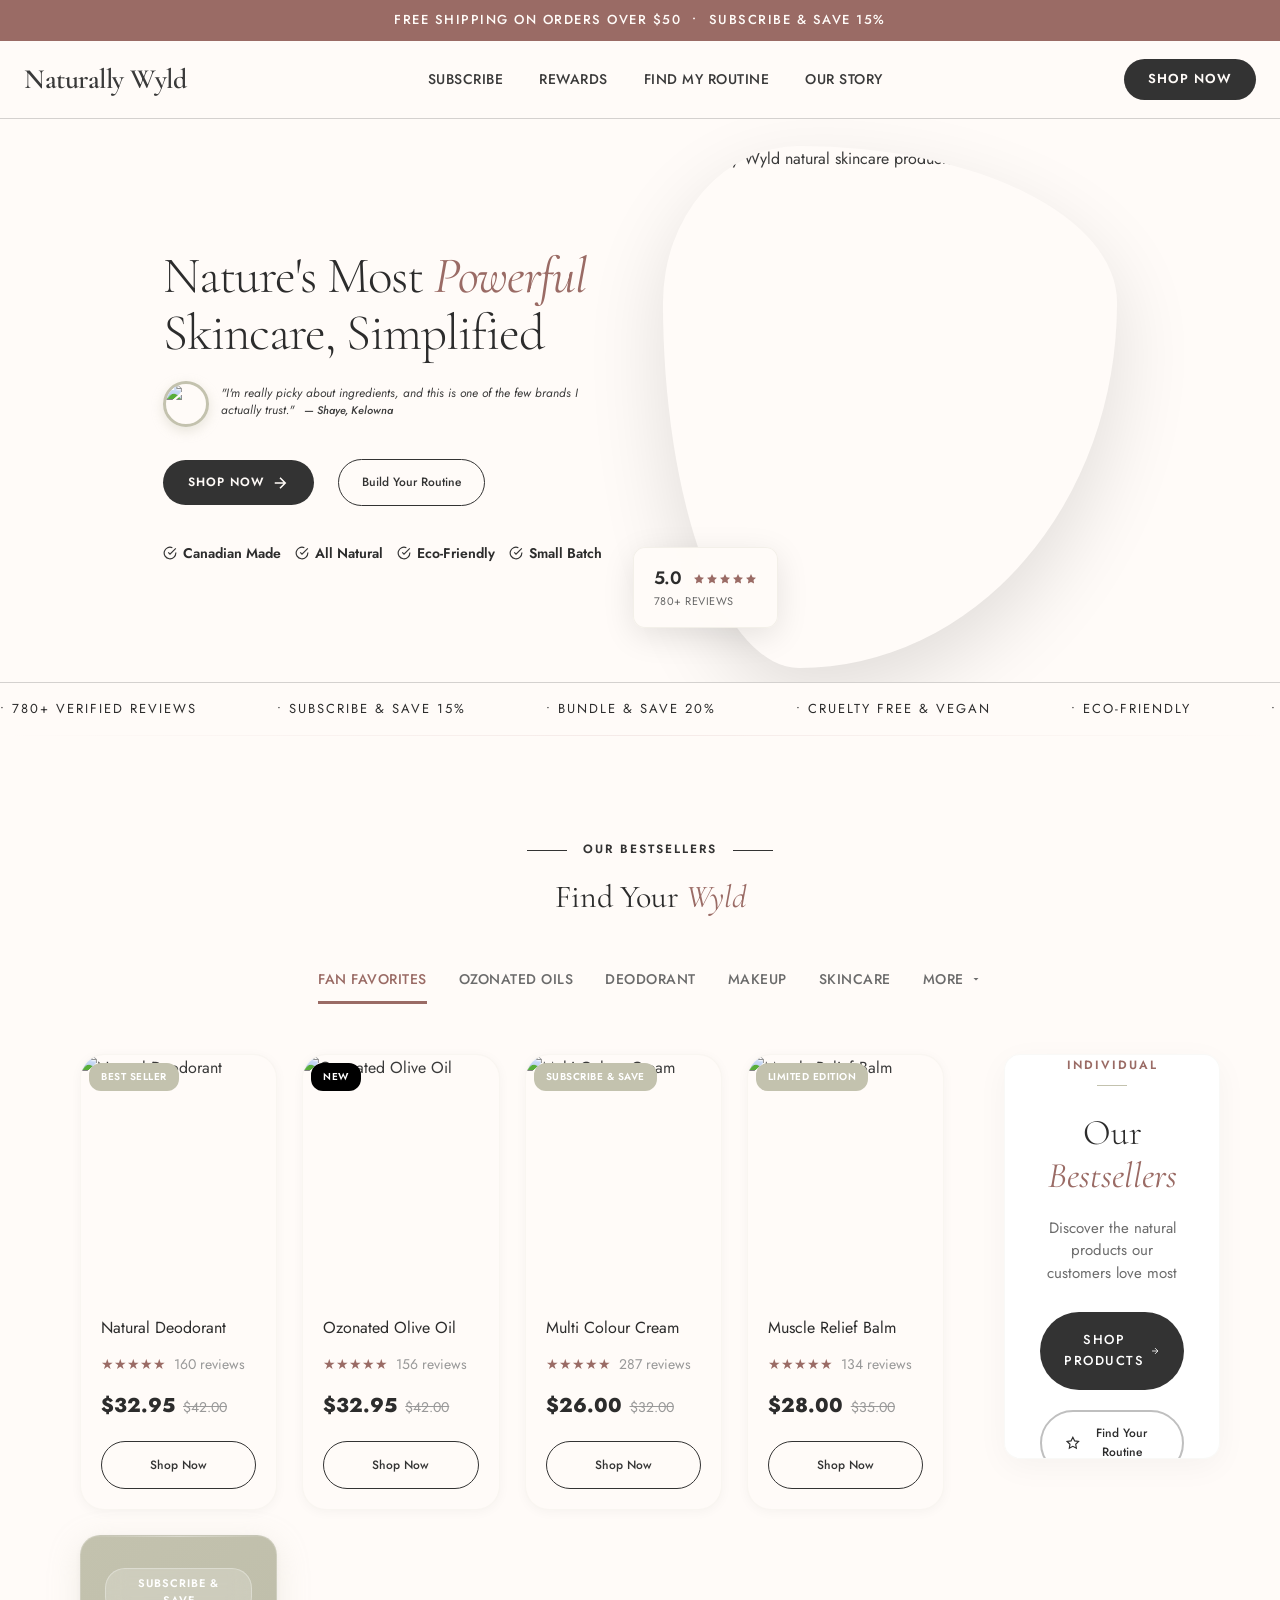
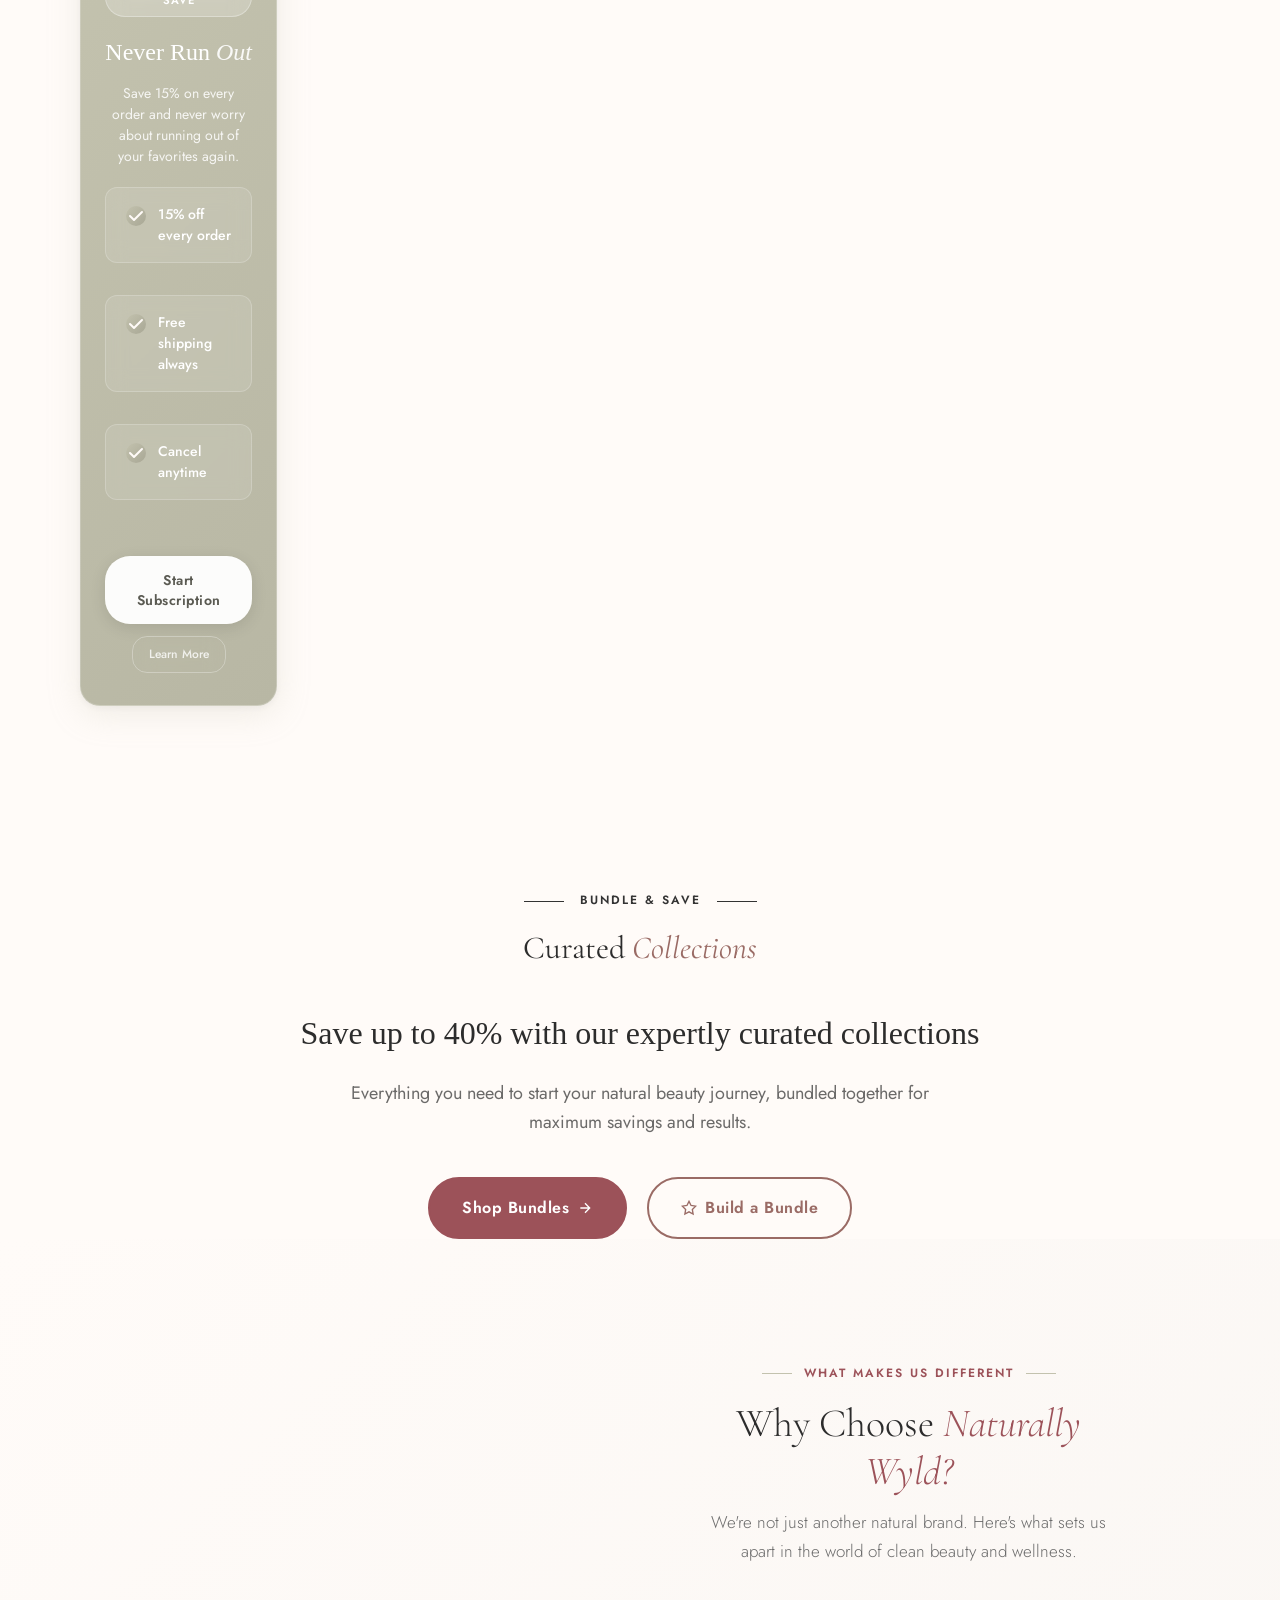
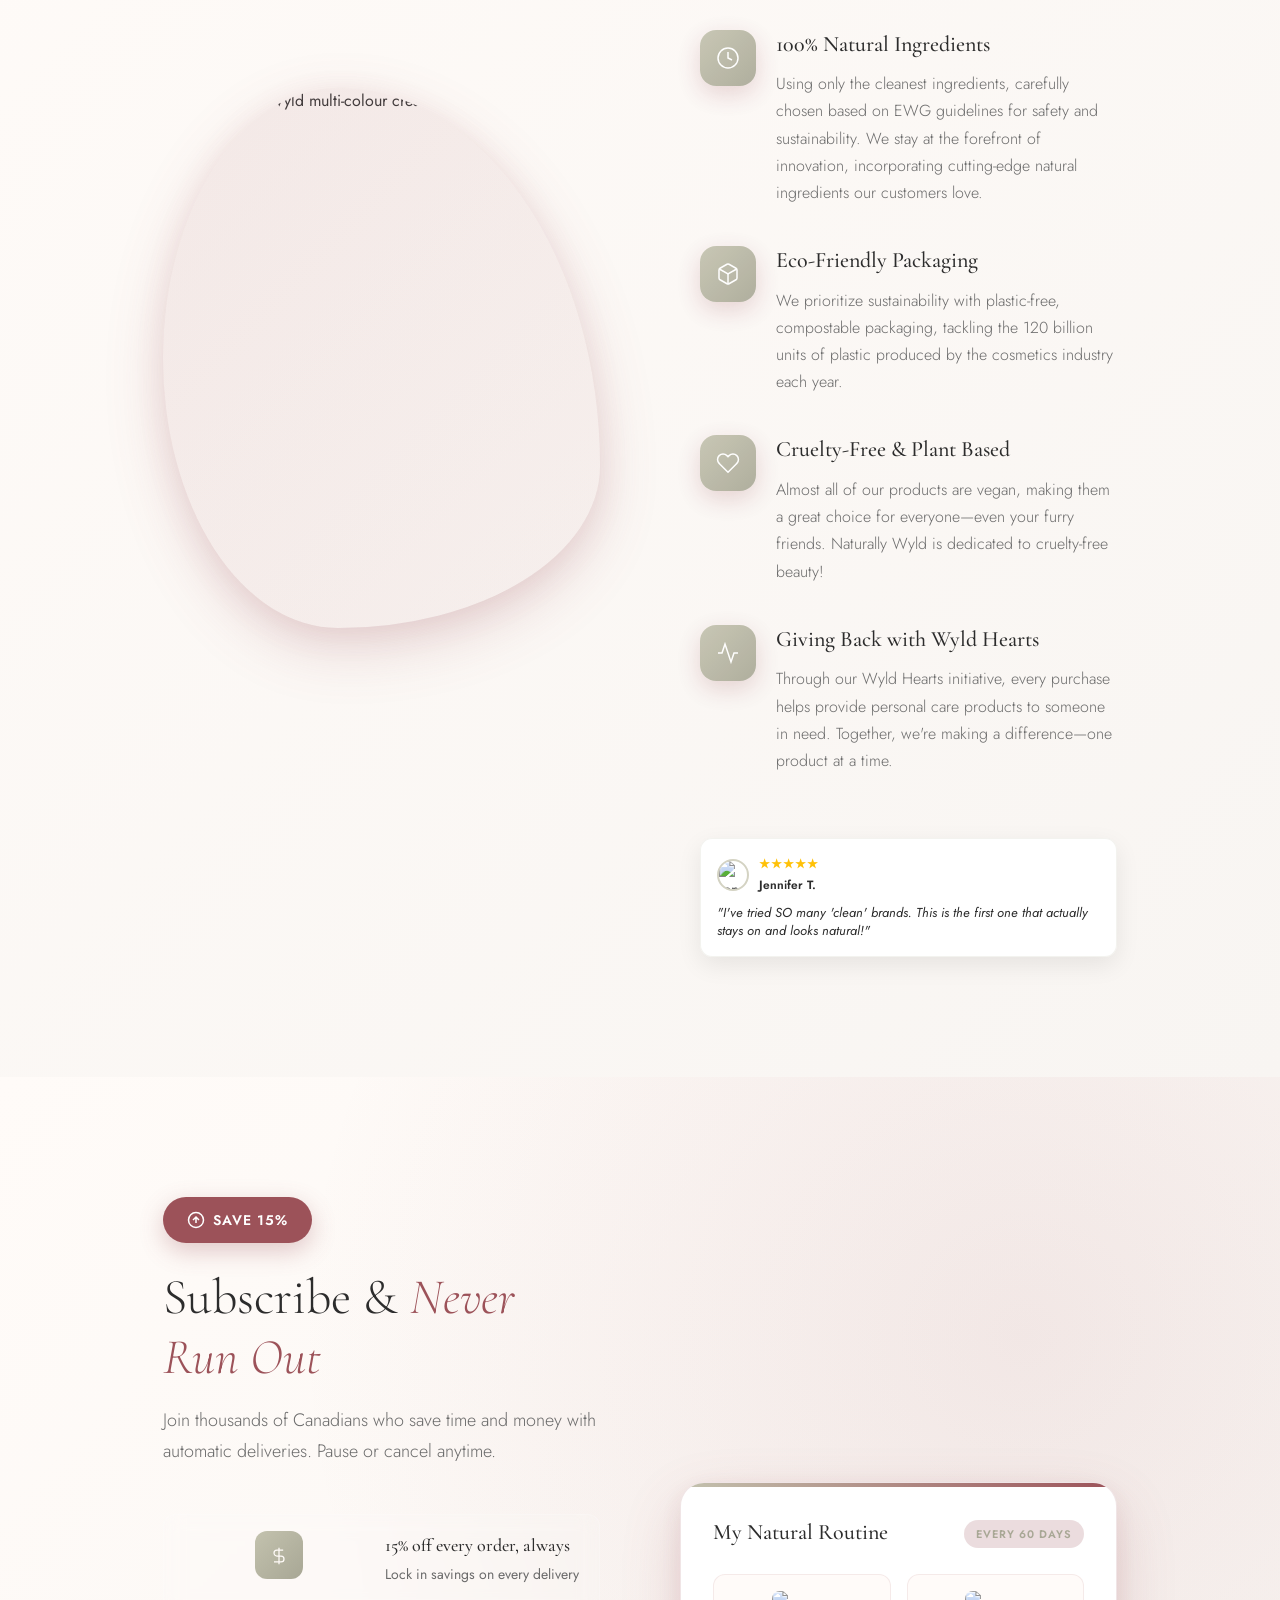
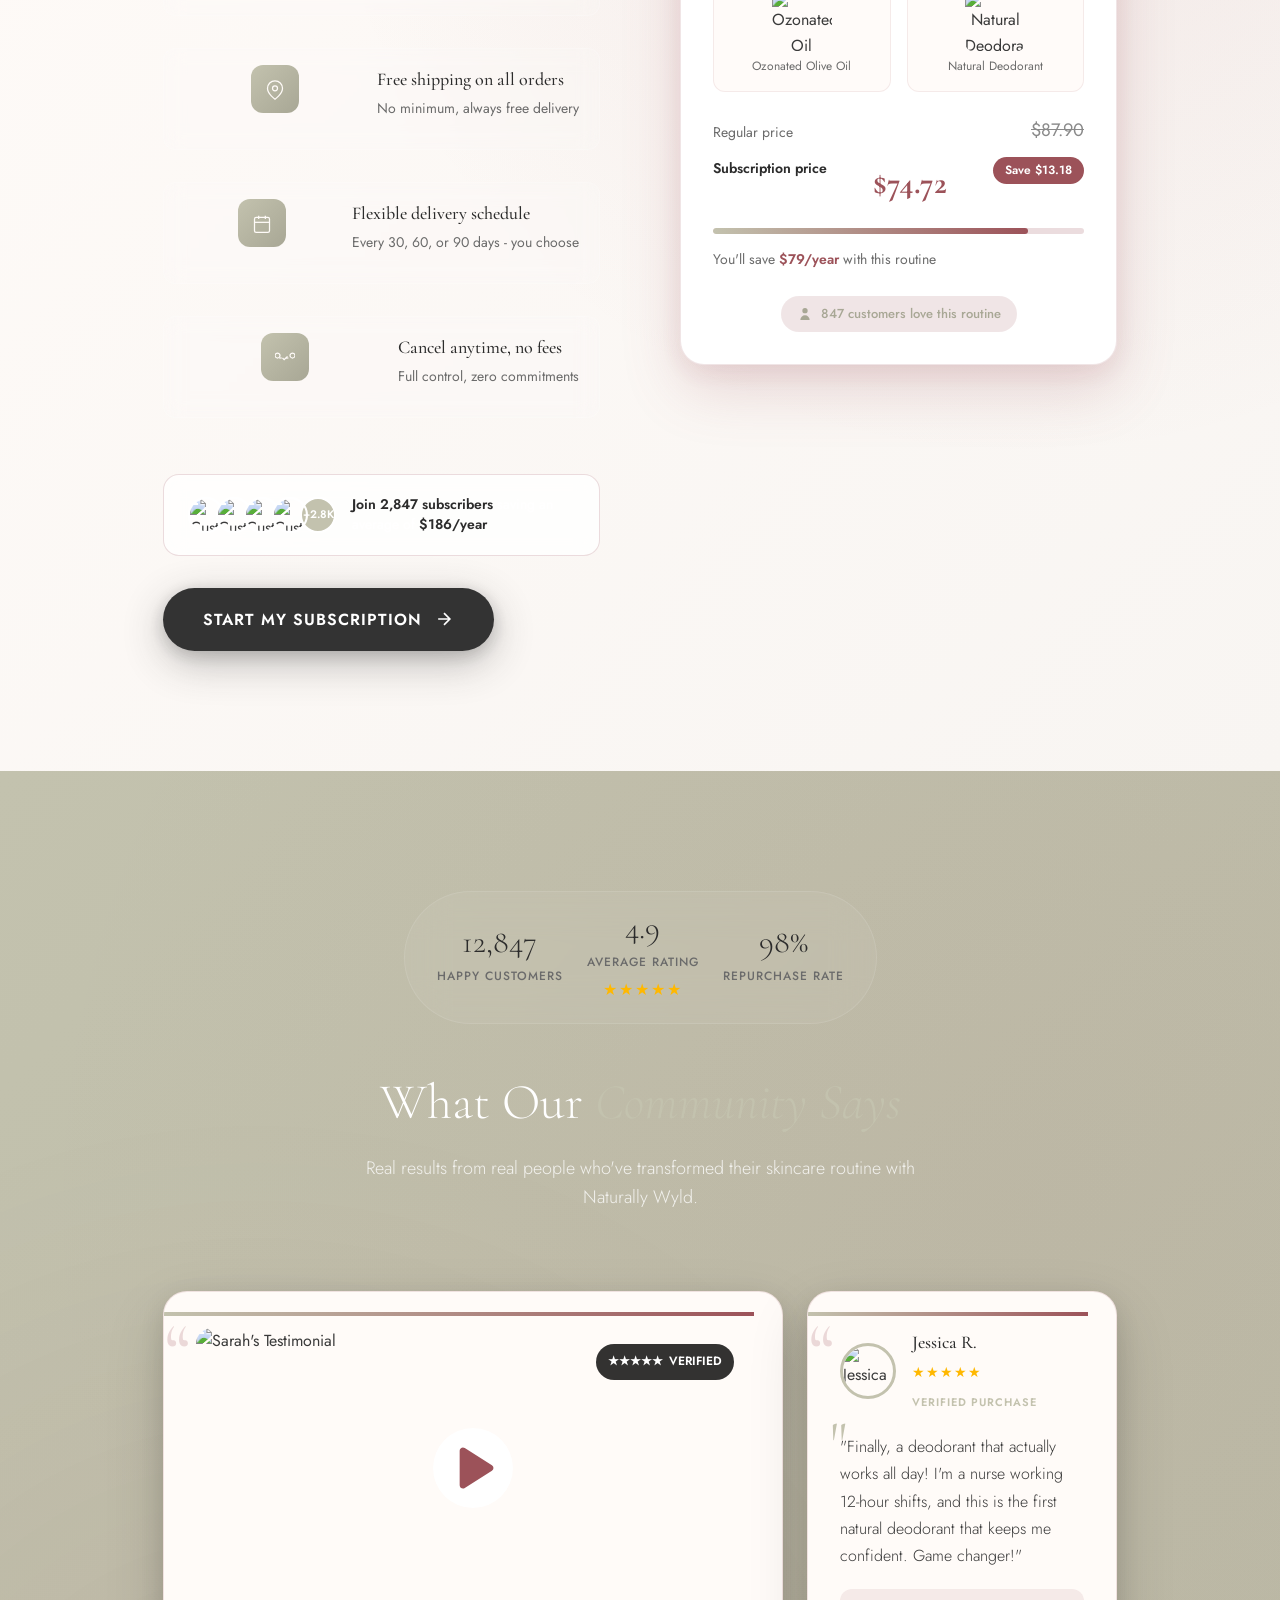
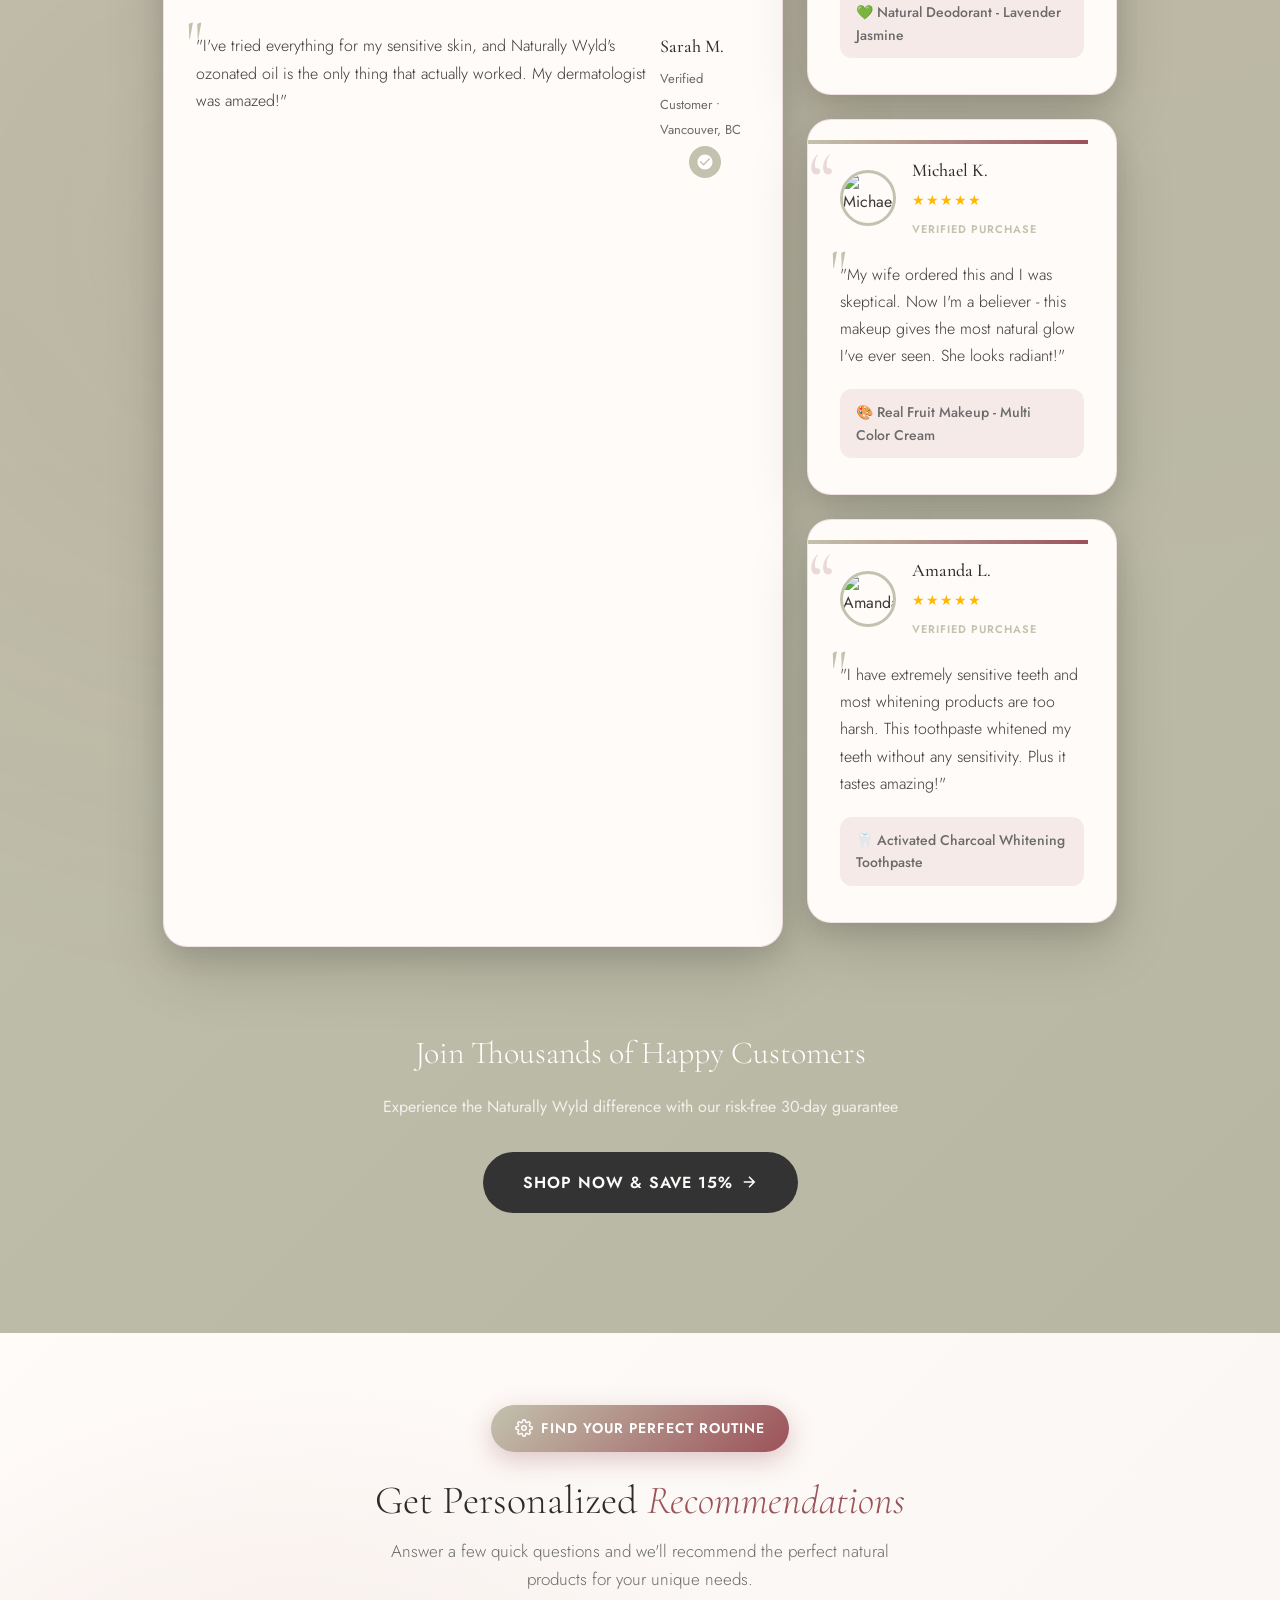
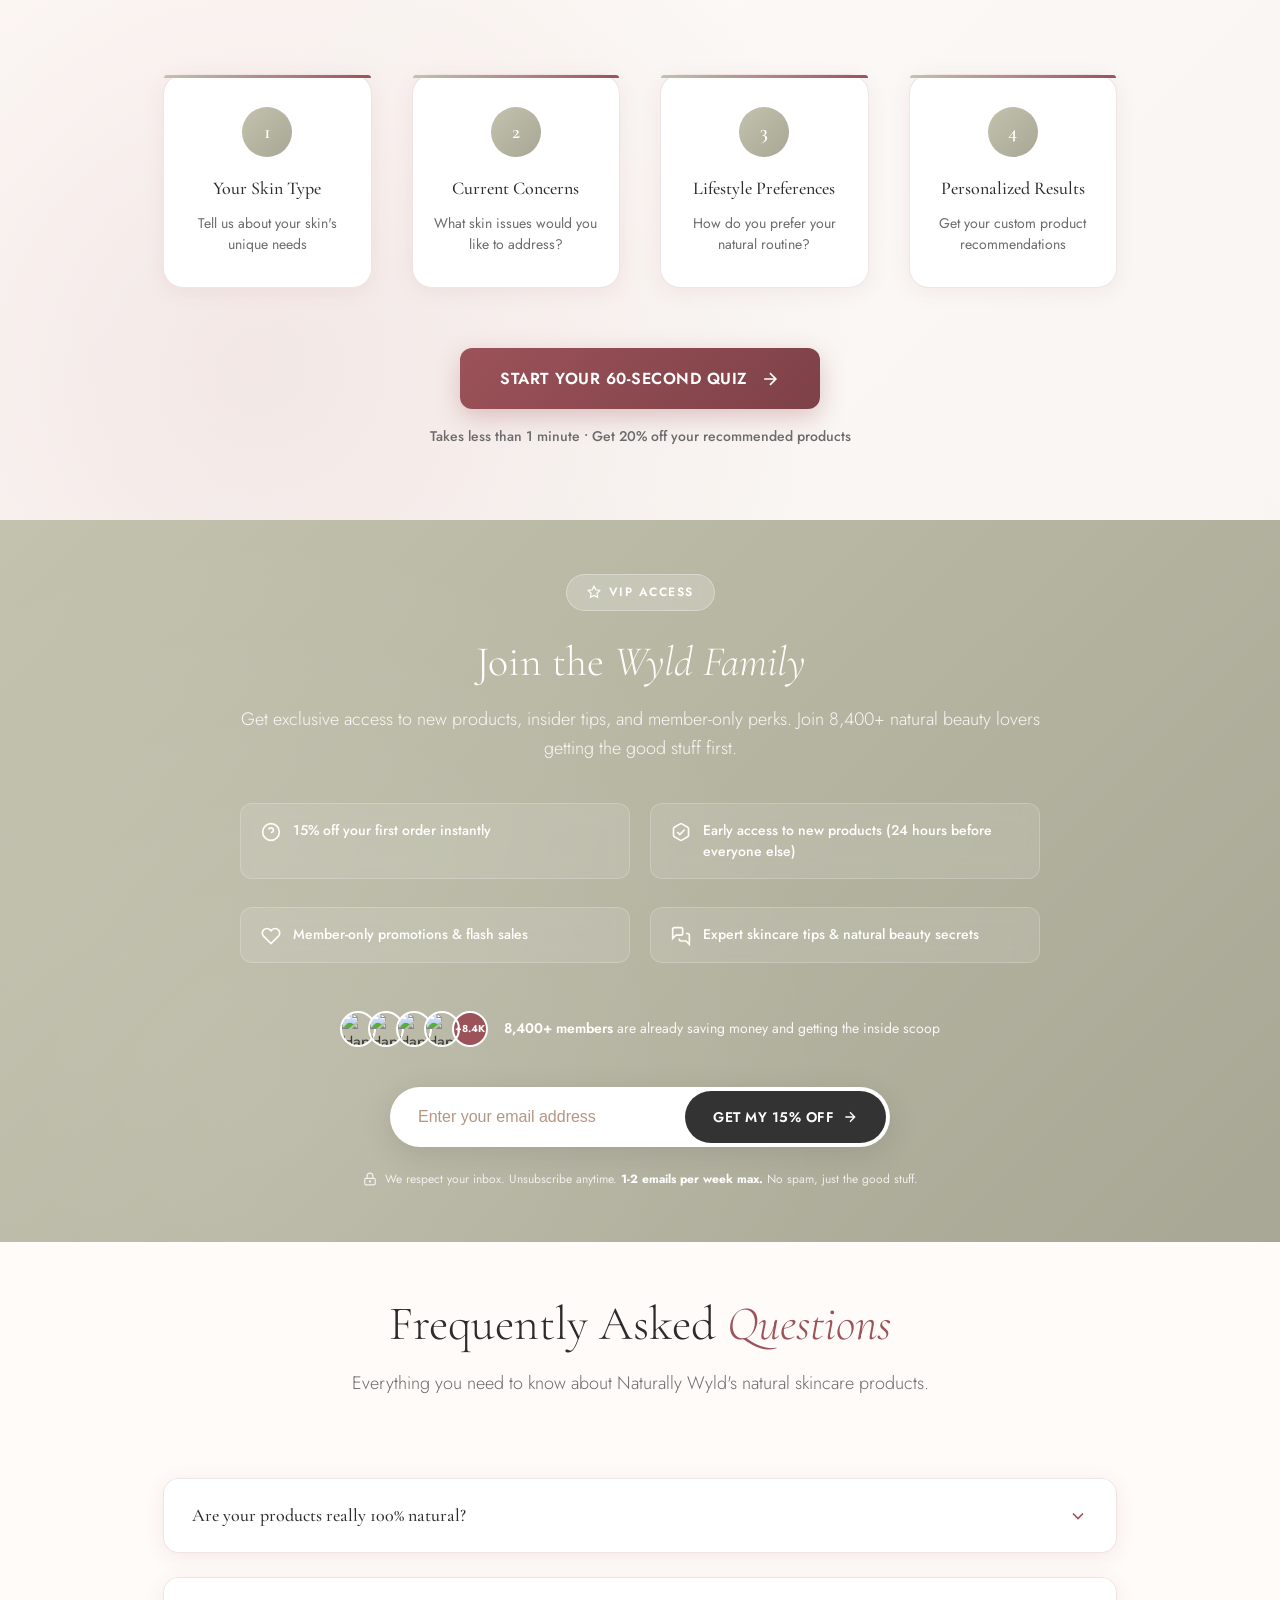
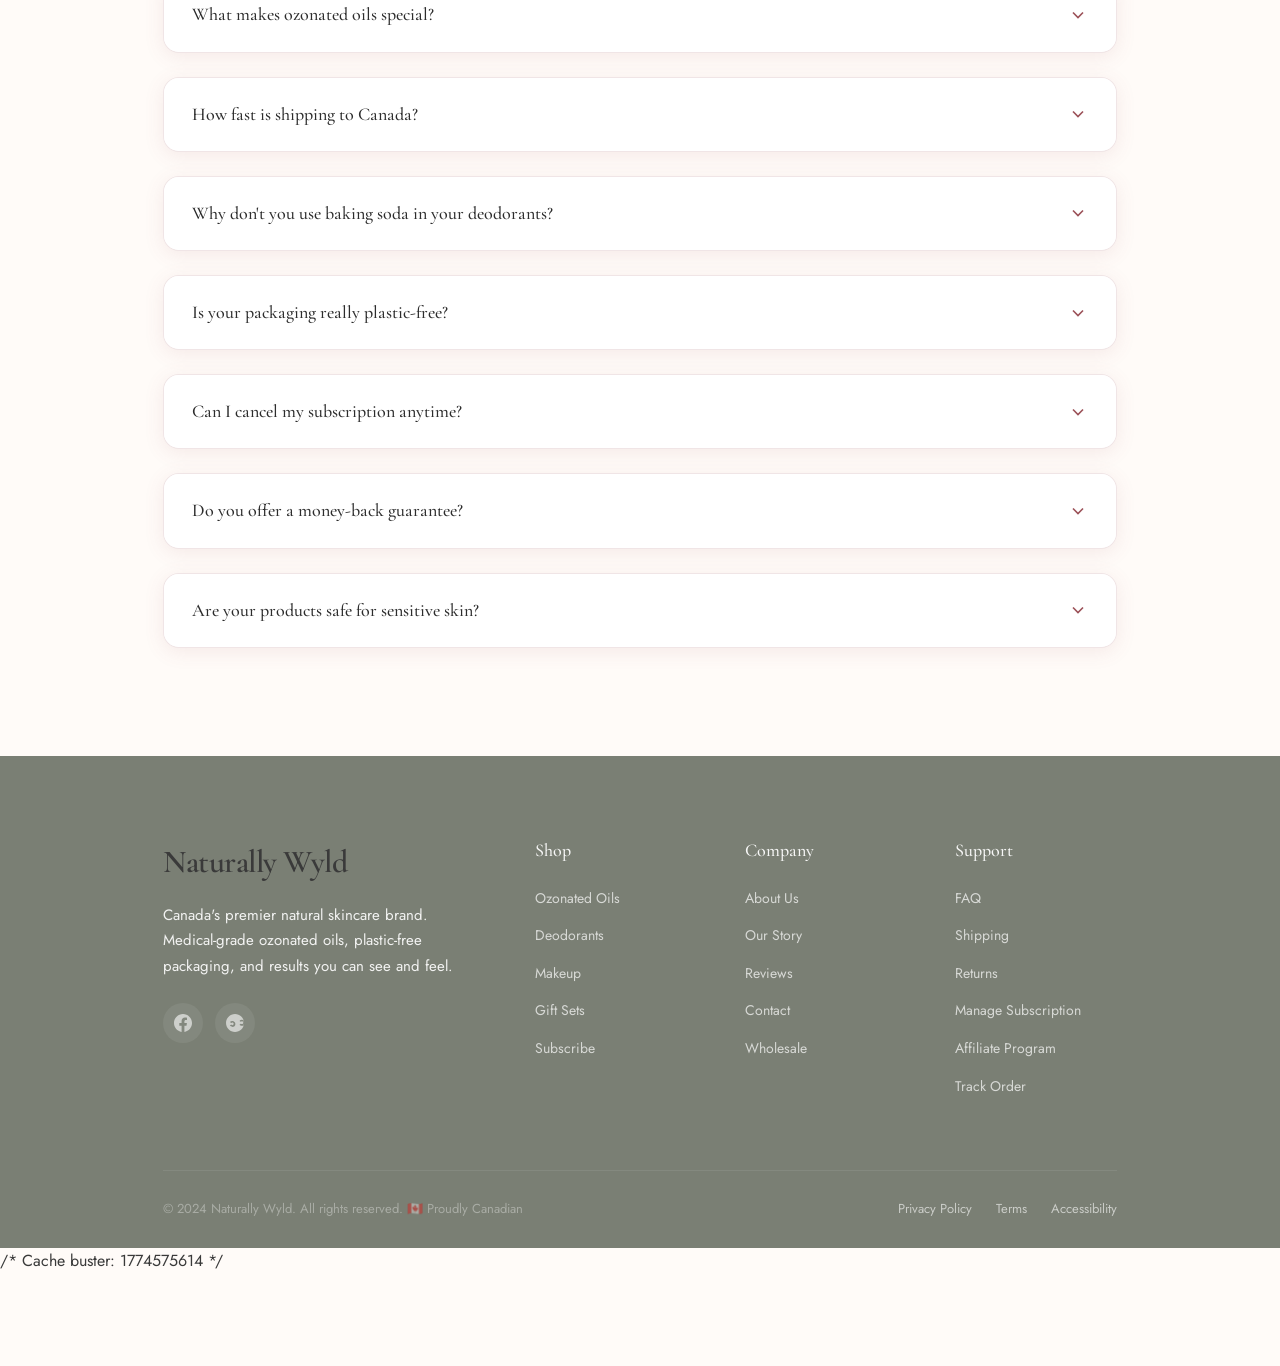
==== commit bbb1c41d: "🏆 PROFESSIONAL SAGE GREEN SUBSCRIBE & SAVE: 2026 design positioned with product cards DEVON'S PROFES" ====
--- a/index.html
+++ b/index.html
@@ -2366,11 +2366,151 @@
 
         .bundle-cards {
             display: grid;
-            grid-template-columns: repeat(4, 1fr);
+            grid-template-columns: repeat(5, 1fr);
             gap: 30px;
             width: 100%;
             padding: 0;
             margin: 0;
+        }
+
+        /* Professional Subscribe & Save Card - 2026 Design */
+        .subscription-card {
+            background: linear-gradient(135deg, #C3C2AE 0%, #B8B7A4 100%);
+            border-radius: 20px;
+            padding: 32px 24px;
+            position: relative;
+            overflow: hidden;
+            box-shadow: 
+                0 8px 32px rgba(195, 194, 174, 0.25),
+                0 2px 8px rgba(0, 0, 0, 0.05);
+            transition: all 0.4s cubic-bezier(0.4, 0, 0.2, 1);
+            border: 1px solid rgba(255, 255, 255, 0.2);
+            backdrop-filter: blur(10px);
+        }
+
+        .subscription-card::before {
+            content: '';
+            position: absolute;
+            top: 0;
+            left: 0;
+            right: 0;
+            height: 1px;
+            background: linear-gradient(90deg, transparent, rgba(255, 255, 255, 0.4), transparent);
+        }
+
+        .subscription-card:hover {
+            transform: translateY(-8px) scale(1.02);
+            box-shadow: 
+                0 20px 60px rgba(195, 194, 174, 0.35),
+                0 8px 24px rgba(0, 0, 0, 0.1);
+        }
+
+        .subscription-content {
+            text-align: center;
+            color: white;
+        }
+
+        .subscription-badge {
+            background: rgba(255, 255, 255, 0.2);
+            color: white;
+            padding: 6px 16px;
+            border-radius: 20px;
+            font-size: 11px;
+            font-weight: 600;
+            letter-spacing: 1px;
+            text-transform: uppercase;
+            margin-bottom: 16px;
+            display: inline-block;
+            backdrop-filter: blur(10px);
+            border: 1px solid rgba(255, 255, 255, 0.3);
+        }
+
+        .subscription-title {
+            font-size: 24px;
+            font-weight: 400;
+            margin: 0 0 12px;
+            color: white;
+            font-family: 'Playfair Display', serif;
+        }
+
+        .subscription-title em {
+            color: rgba(255, 255, 255, 0.9);
+            font-style: italic;
+        }
+
+        .subscription-subtitle {
+            font-size: 14px;
+            color: rgba(255, 255, 255, 0.85);
+            line-height: 1.5;
+            margin-bottom: 20px;
+        }
+
+        .subscription-benefits {
+            margin-bottom: 24px;
+        }
+
+        .benefit-item {
+            display: flex;
+            align-items: center;
+            gap: 8px;
+            margin-bottom: 8px;
+            font-size: 13px;
+            color: rgba(255, 255, 255, 0.95);
+            justify-content: flex-start;
+        }
+
+        .benefit-icon {
+            width: 16px;
+            height: 16px;
+            color: rgba(255, 255, 255, 0.9);
+            flex-shrink: 0;
+        }
+
+        .subscription-actions {
+            display: flex;
+            flex-direction: column;
+            gap: 12px;
+            align-items: center;
+        }
+
+        .subscription-cta {
+            background: rgba(255, 255, 255, 0.95);
+            color: #5A5A52;
+            border: none;
+            padding: 14px 28px;
+            border-radius: 25px;
+            font-weight: 600;
+            font-size: 14px;
+            letter-spacing: 0.5px;
+            cursor: pointer;
+            transition: all 0.3s ease;
+            width: 100%;
+            backdrop-filter: blur(10px);
+            box-shadow: 0 4px 16px rgba(0, 0, 0, 0.1);
+        }
+
+        .subscription-cta:hover {
+            background: white;
+            transform: translateY(-2px);
+            box-shadow: 0 8px 24px rgba(0, 0, 0, 0.15);
+        }
+
+        .subscription-learn {
+            color: rgba(255, 255, 255, 0.8);
+            text-decoration: none;
+            font-size: 12px;
+            font-weight: 500;
+            padding: 8px 16px;
+            border-radius: 15px;
+            transition: all 0.3s ease;
+            border: 1px solid rgba(255, 255, 255, 0.3);
+            backdrop-filter: blur(10px);
+        }
+
+        .subscription-learn:hover {
+            color: white;
+            background: rgba(255, 255, 255, 0.1);
+            border-color: rgba(255, 255, 255, 0.4);
         }
 
         .bundle-card {
@@ -2545,7 +2685,15 @@
 
             .bundle-cards {
                 grid-template-columns: repeat(4, 1fr);
-                gap: 30px;
+                gap: 25px;
+            }
+
+            .subscription-card {
+                padding: 28px 20px;
+            }
+
+            .subscription-title {
+                font-size: 22px;
             }
 
             .products-grid {
@@ -5566,29 +5714,33 @@
         /* RESPONSIVE - ALL SCREEN SIZES */
         @media (min-width: 1400px) {
             .products-grid { grid-template-columns: repeat(4, 1fr) !important; gap: 30px !important; padding: 0 60px !important; }
-            .bundle-cards { grid-template-columns: repeat(4, 1fr) !important; gap: 30px !important; padding: 0 !important; }
+            .bundle-cards { grid-template-columns: repeat(5, 1fr) !important; gap: 30px !important; padding: 0 !important; }
         }
         @media (min-width: 1200px) and (max-width: 1399px) {
             .products-grid { grid-template-columns: repeat(4, 1fr) !important; padding: 0 60px !important; }
-            .bundle-cards { grid-template-columns: repeat(4, 1fr) !important; padding: 0 !important; }
+            .bundle-cards { grid-template-columns: repeat(4, 1fr) !important; gap: 25px !important; padding: 0 !important; }
         }
         @media (min-width: 900px) and (max-width: 1199px) {
             .products-grid { grid-template-columns: repeat(3, 1fr) !important; padding: 0 40px !important; }
-            .bundle-cards { grid-template-columns: repeat(3, 1fr) !important; padding: 0 !important; }
+            .bundle-cards { grid-template-columns: repeat(3, 1fr) !important; gap: 20px !important; padding: 0 !important; }
         }
         @media (min-width: 768px) and (max-width: 899px) {
             .products-grid { grid-template-columns: repeat(2, 1fr) !important; padding: 0 30px !important; }
-            .bundle-cards { grid-template-columns: repeat(2, 1fr) !important; padding: 0 !important; }
+            .bundle-cards { grid-template-columns: repeat(2, 1fr) !important; gap: 18px !important; padding: 0 !important; }
         }
         @media (max-width: 767px) {
             .products-grid { grid-template-columns: repeat(2, 1fr) !important; gap: 16px !important; }
             .bundle-cards { grid-template-columns: repeat(2, 1fr) !important; gap: 16px !important; }
             .product-showcase-card, .bundle-card { height: 432px !important; }
             .product-info, .bundle-info { height: 240px !important; }
+            .subscription-card { padding: 20px 16px !important; }
+            .subscription-title { font-size: 18px !important; }
+            .subscription-subtitle { font-size: 12px !important; }
         }
         @media (max-width: 480px) {
             .products-grid { grid-template-columns: 1fr !important; }
             .bundle-cards { grid-template-columns: 1fr !important; }
+            .subscription-card { padding: 24px 20px !important; }
         }
         .product-showcase-card:hover, .bundle-card:hover {
             transform: translateY(-4px) !important;
@@ -5856,43 +6008,56 @@
                                 <button class="bundle-btn">Shop Now</button>
                             </div>
                         </div>
+
+                        <!-- Subscribe & Save Card -->
+                        <div class="subscription-card">
+                            <div class="subscription-content">
+                                <div class="subscription-badge">Subscribe & Save</div>
+                                <h3 class="subscription-title">Never Run <em>Out</em></h3>
+                                <p class="subscription-subtitle">Save 15% on every order and never worry about running out of your favorites again.</p>
+                                <div class="subscription-benefits">
+                                    <div class="benefit-item">
+                                        <svg viewBox="0 0 20 20" fill="currentColor" class="benefit-icon">
+                                            <path fill-rule="evenodd" d="M16.707 5.293a1 1 0 010 1.414l-8 8a1 1 0 01-1.414 0l-4-4a1 1 0 011.414-1.414L8 12.586l7.293-7.293a1 1 0 011.414 0z" clip-rule="evenodd"/>
+                                        </svg>
+                                        <span>15% off every order</span>
+                                    </div>
+                                    <div class="benefit-item">
+                                        <svg viewBox="0 0 20 20" fill="currentColor" class="benefit-icon">
+                                            <path fill-rule="evenodd" d="M16.707 5.293a1 1 0 010 1.414l-8 8a1 1 0 01-1.414 0l-4-4a1 1 0 011.414-1.414L8 12.586l7.293-7.293a1 1 0 011.414 0z" clip-rule="evenodd"/>
+                                        </svg>
+                                        <span>Free shipping always</span>
+                                    </div>
+                                    <div class="benefit-item">
+                                        <svg viewBox="0 0 20 20" fill="currentColor" class="benefit-icon">
+                                            <path fill-rule="evenodd" d="M16.707 5.293a1 1 0 010 1.414l-8 8a1 1 0 01-1.414 0l-4-4a1 1 0 011.414-1.414L8 12.586l7.293-7.293a1 1 0 011.414 0z" clip-rule="evenodd"/>
+                                        </svg>
+                                        <span>Cancel anytime</span>
+                                    </div>
+                                </div>
+                                <div class="subscription-actions">
+                                    <button class="subscription-cta">Start Subscription</button>
+                                    <a href="#how-it-works" class="subscription-learn">Learn More</a>
+                                </div>
+                            </div>
+                        </div>
                     </div>
                 </div>
 
                 <!-- Right Hero Section -->
                 <div class="bundles-hero">
                     <div class="bundles-hero-content">
-                        <div class="section-tag" style="color: #2C7A2C; margin-bottom: 16px; font-weight: 600;">Subscribe & Save</div>
-                        <h2>Never Run <em>Out</em></h2>
-                        <p style="font-size: 15px; color: rgba(44, 44, 44, 0.7); line-height: 1.5; max-width: 300px; margin: 0 auto 20px;">Save 15% on every order. Skip, pause or cancel anytime. Always delivered when you need it.</p>
-                        <div class="subscription-perks" style="margin-bottom: 28px;">
-                            <div class="perk" style="display: flex; align-items: center; gap: 8px; font-size: 13px; color: #2C7A2C; margin-bottom: 6px;">
-                                <svg viewBox="0 0 16 16" fill="currentColor" style="width: 14px; height: 14px; flex-shrink: 0;">
-                                    <path d="M13.854 3.646a.5.5 0 0 1 0 .708l-7 7a.5.5 0 0 1-.708 0l-3.5-3.5a.5.5 0 1 1 .708-.708L6.5 10.293l6.646-6.647a.5.5 0 0 1 .708 0z"/>
-                                </svg>
-                                Save 15% on every order
-                            </div>
-                            <div class="perk" style="display: flex; align-items: center; gap: 8px; font-size: 13px; color: #2C7A2C; margin-bottom: 6px;">
-                                <svg viewBox="0 0 16 16" fill="currentColor" style="width: 14px; height: 14px; flex-shrink: 0;">
-                                    <path d="M13.854 3.646a.5.5 0 0 1 0 .708l-7 7a.5.5 0 0 1-.708 0l-3.5-3.5a.5.5 0 1 1 .708-.708L6.5 10.293l6.646-6.647a.5.5 0 0 1 .708 0z"/>
-                                </svg>
-                                Free shipping always
-                            </div>
-                            <div class="perk" style="display: flex; align-items: center; gap: 8px; font-size: 13px; color: #2C7A2C;">
-                                <svg viewBox="0 0 16 16" fill="currentColor" style="width: 14px; height: 14px; flex-shrink: 0;">
-                                    <path d="M13.854 3.646a.5.5 0 0 1 0 .708l-7 7a.5.5 0 0 1-.708 0l-3.5-3.5a.5.5 0 1 1 .708-.708L6.5 10.293l6.646-6.647a.5.5 0 0 1 .708 0z"/>
-                                </svg>
-                                Skip, pause or cancel anytime
-                            </div>
-                        </div>
+                        <div class="section-tag" style="color: #9A6B65; margin-bottom: 16px;">Shop Individual</div>
+                        <h2>Our <em>Bestsellers</em></h2>
+                        <p style="font-size: 15px; color: rgba(44, 44, 44, 0.7); line-height: 1.5; max-width: 300px; margin: 0 auto 28px;">Discover the natural products our customers love most</p>
                         <div class="bundles-actions">
-                            <a href="#subscribe-products" class="bundles-shop-btn" style="background: #2C7A2C; border-color: #2C7A2C;">
-                                Start Subscription
+                            <a href="#products-grid" class="bundles-shop-btn">
+                                Shop Products
                                 <svg viewBox="0 0 24 24" fill="none" stroke="currentColor" stroke-width="2"><path d="M5 12h14M12 5l7 7-7 7"/></svg>
                             </a>
-                            <a href="#how-it-works" class="bundle-builder-btn" style="color: #2C7A2C; border-color: #2C7A2C;">
-                                <svg viewBox="0 0 24 24" fill="none" stroke="currentColor" stroke-width="2" style="margin-right: 8px; margin-left: 0;"><path d="M9.09 9a3 3 0 0 1 5.83 1c0 2-3 3-3 3M12 17h.01"/><circle cx="12" cy="12" r="10"/></svg>
-                                How It Works
+                            <a href="#find-routine" class="bundle-builder-btn">
+                                <svg viewBox="0 0 24 24" fill="none" stroke="currentColor" stroke-width="2"><path d="M12 2l3.09 6.26L22 9.27l-5 4.87 1.18 6.88L12 17.77l-6.18 3.25L7 14.14 2 9.27l6.91-1.01L12 2z"/></svg>
+                                Find Your Routine
                             </a>
                         </div>
                     </div>
@@ -6981,3 +7146,5 @@
 <!-- SIMPLE CLEAN DESIGN: Now matches the top sections perfectly: 20260329195417 -->
 
 <!-- SUBSCRIBE & SAVE CARD: Professional 2026 clean beauty brand pitch: 20260329200233 -->
+
+<!-- PROFESSIONAL SAGE GREEN SUBSCRIBE & SAVE CARD: 2026 design with product cards: 20260329200943 -->
